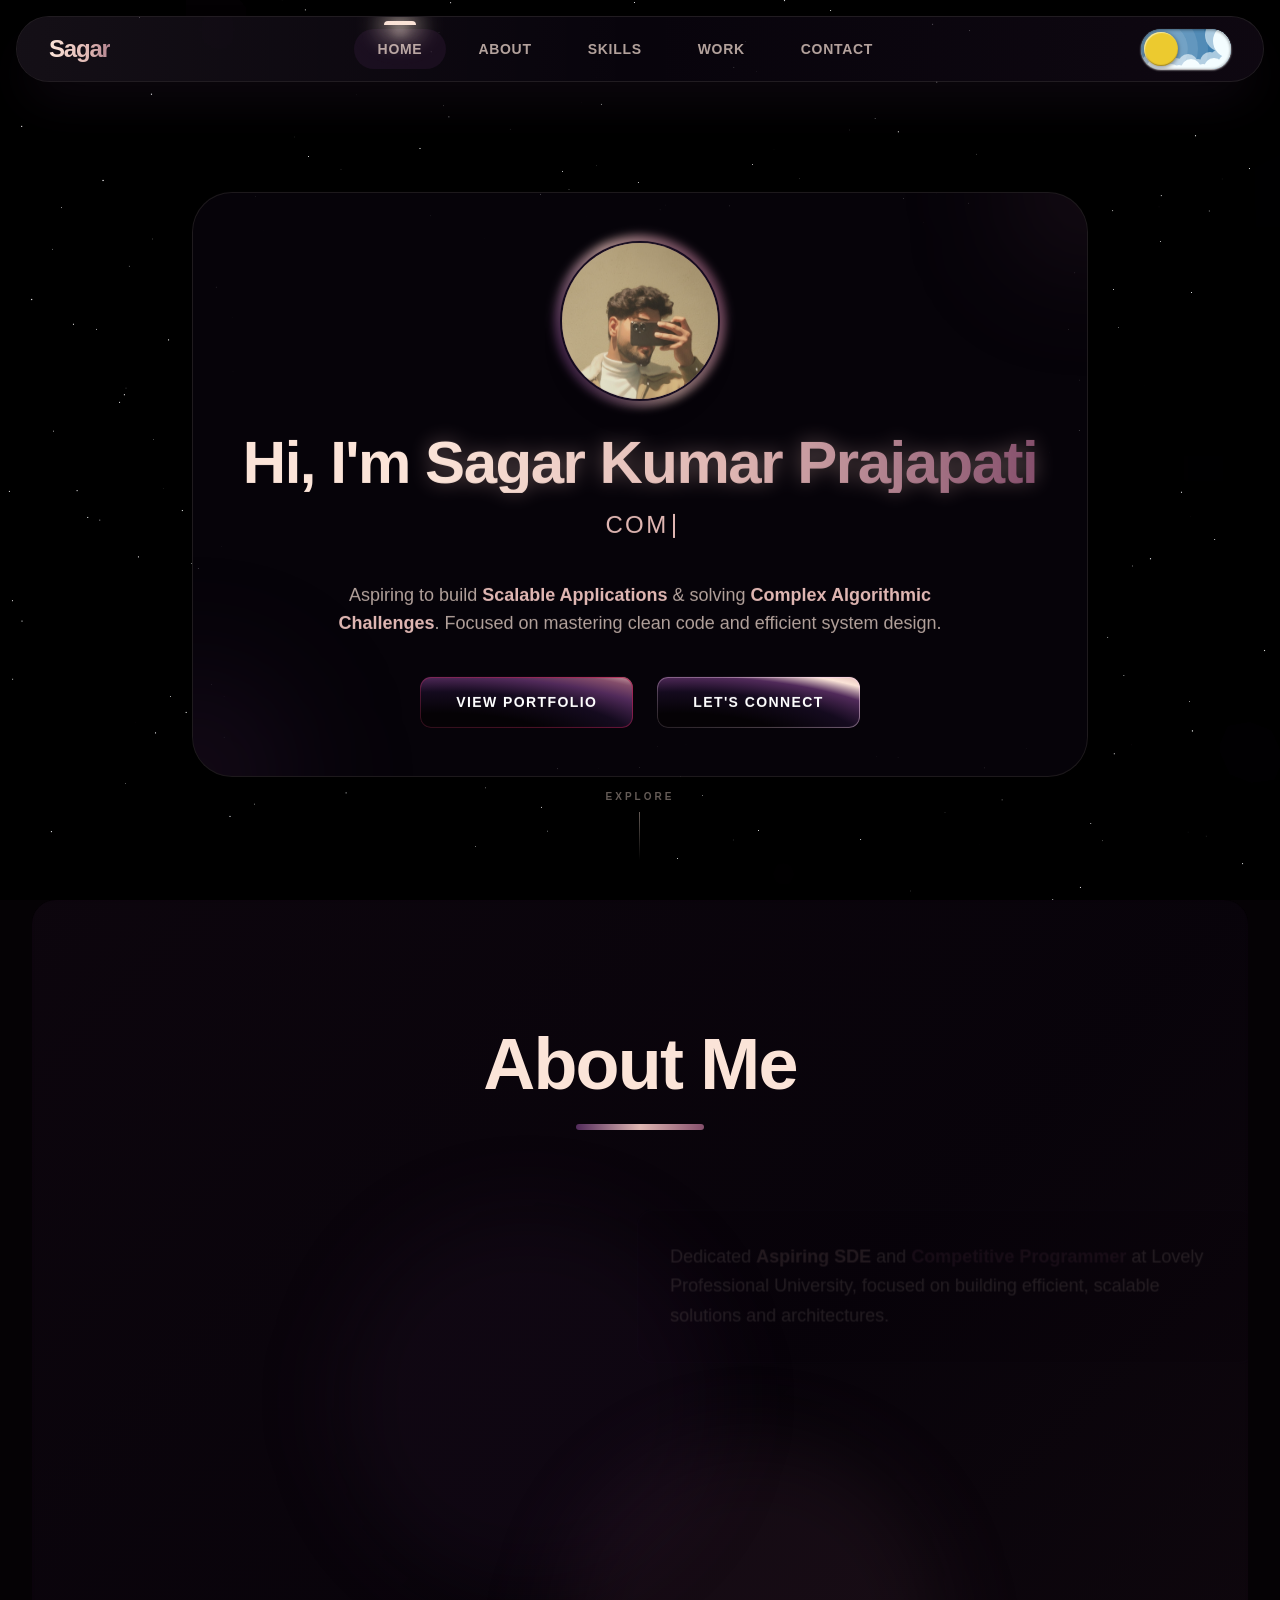
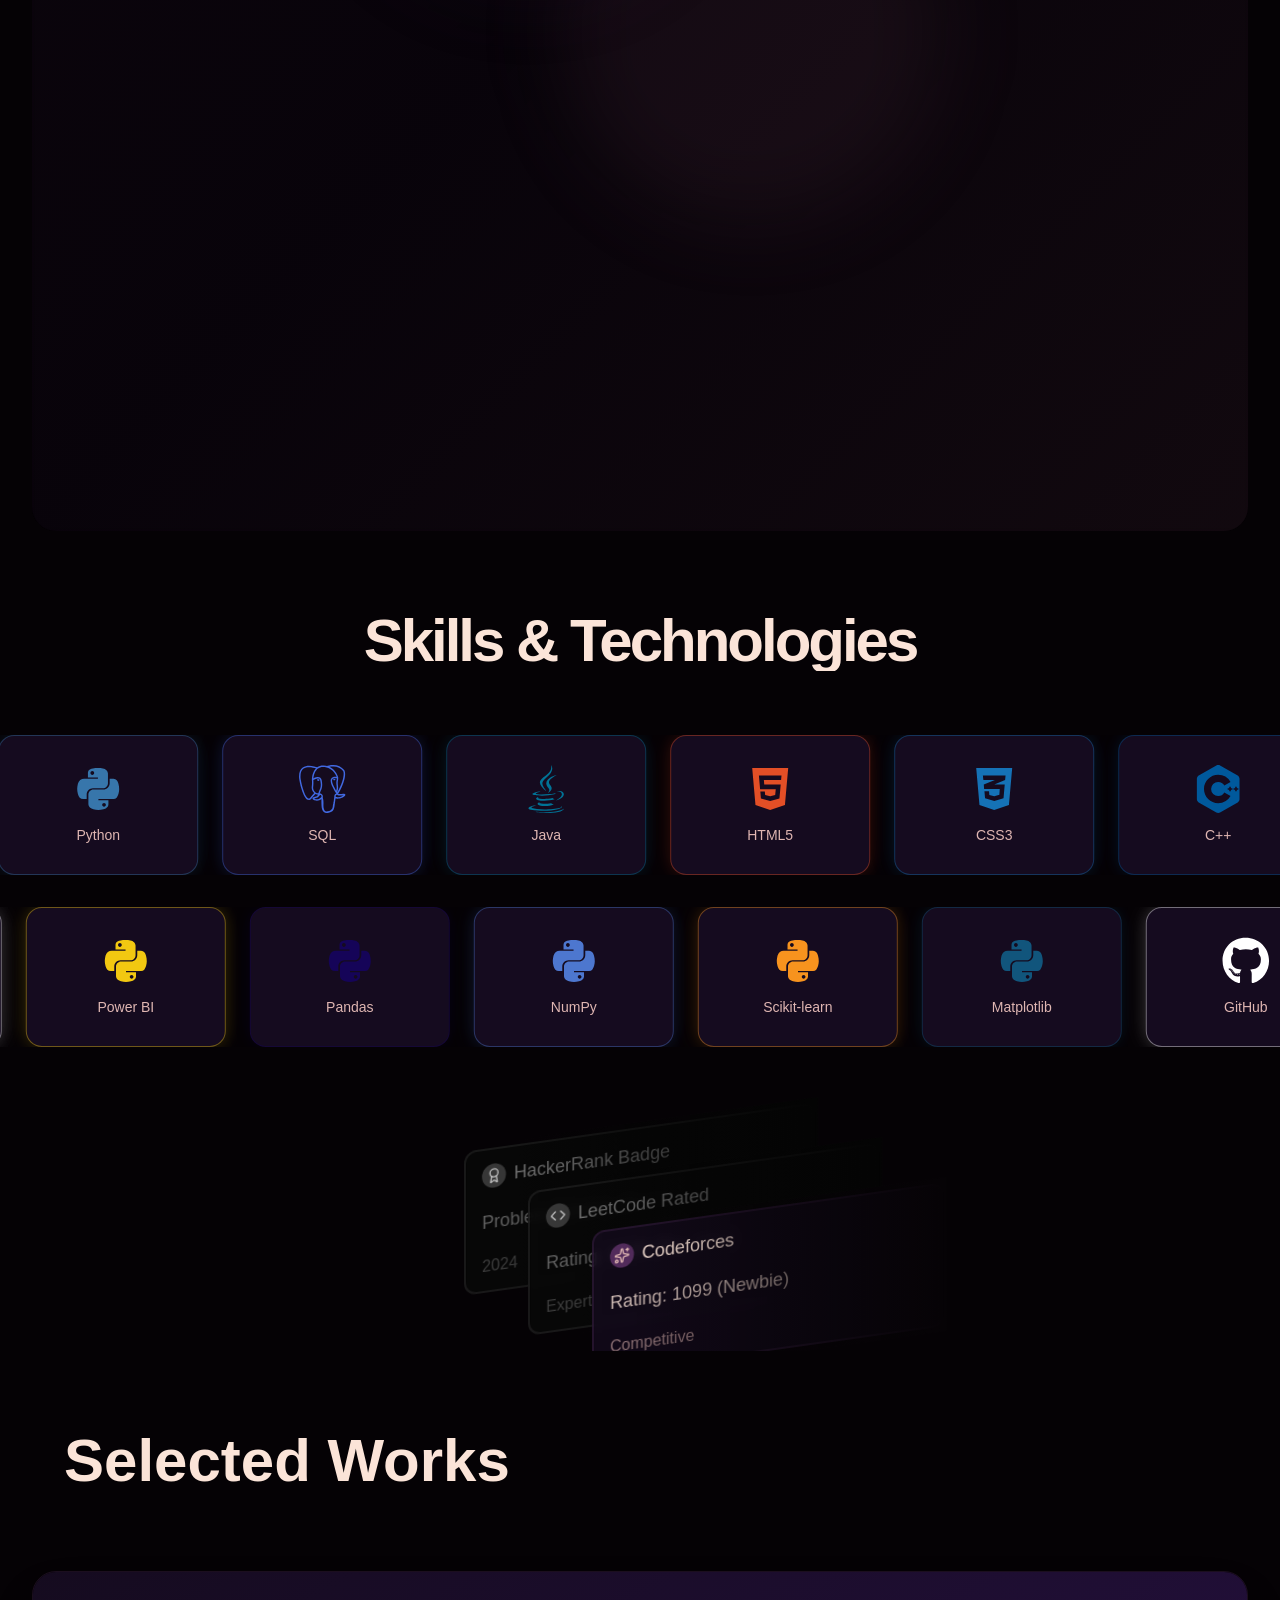
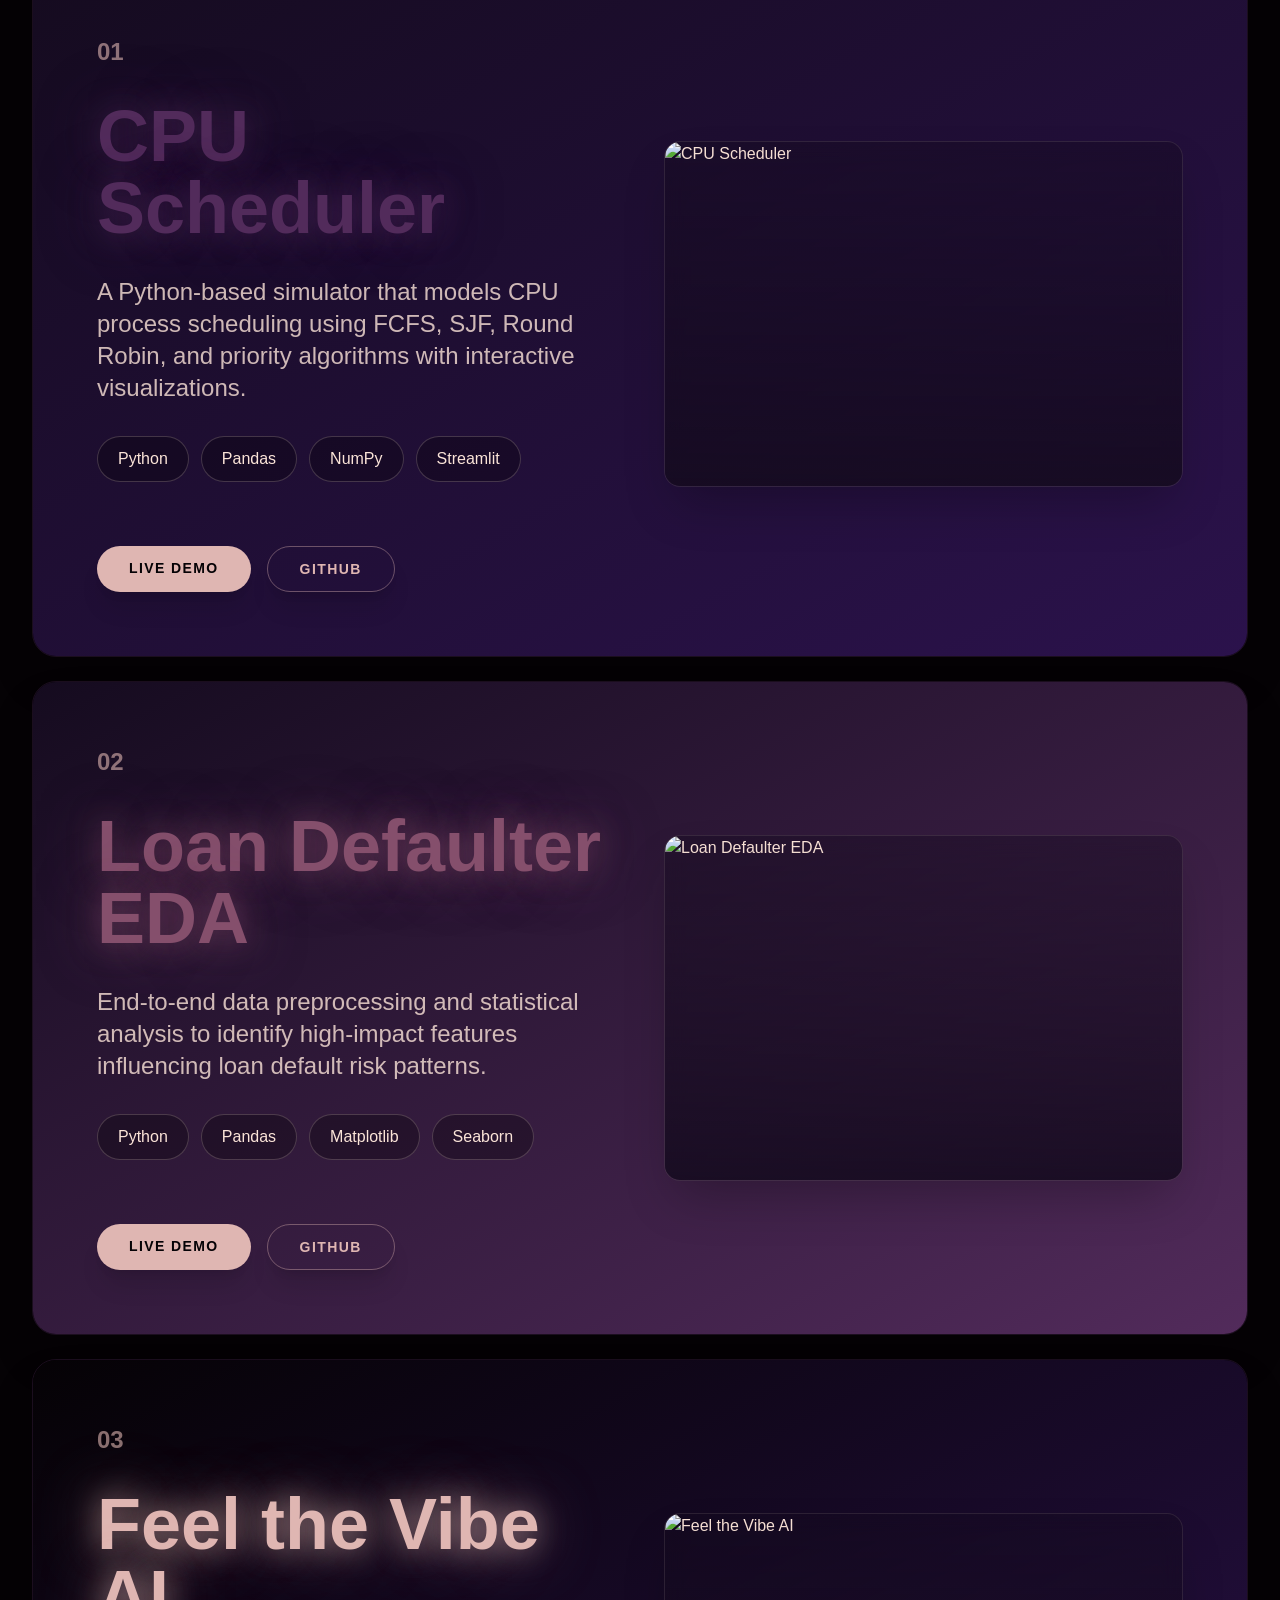
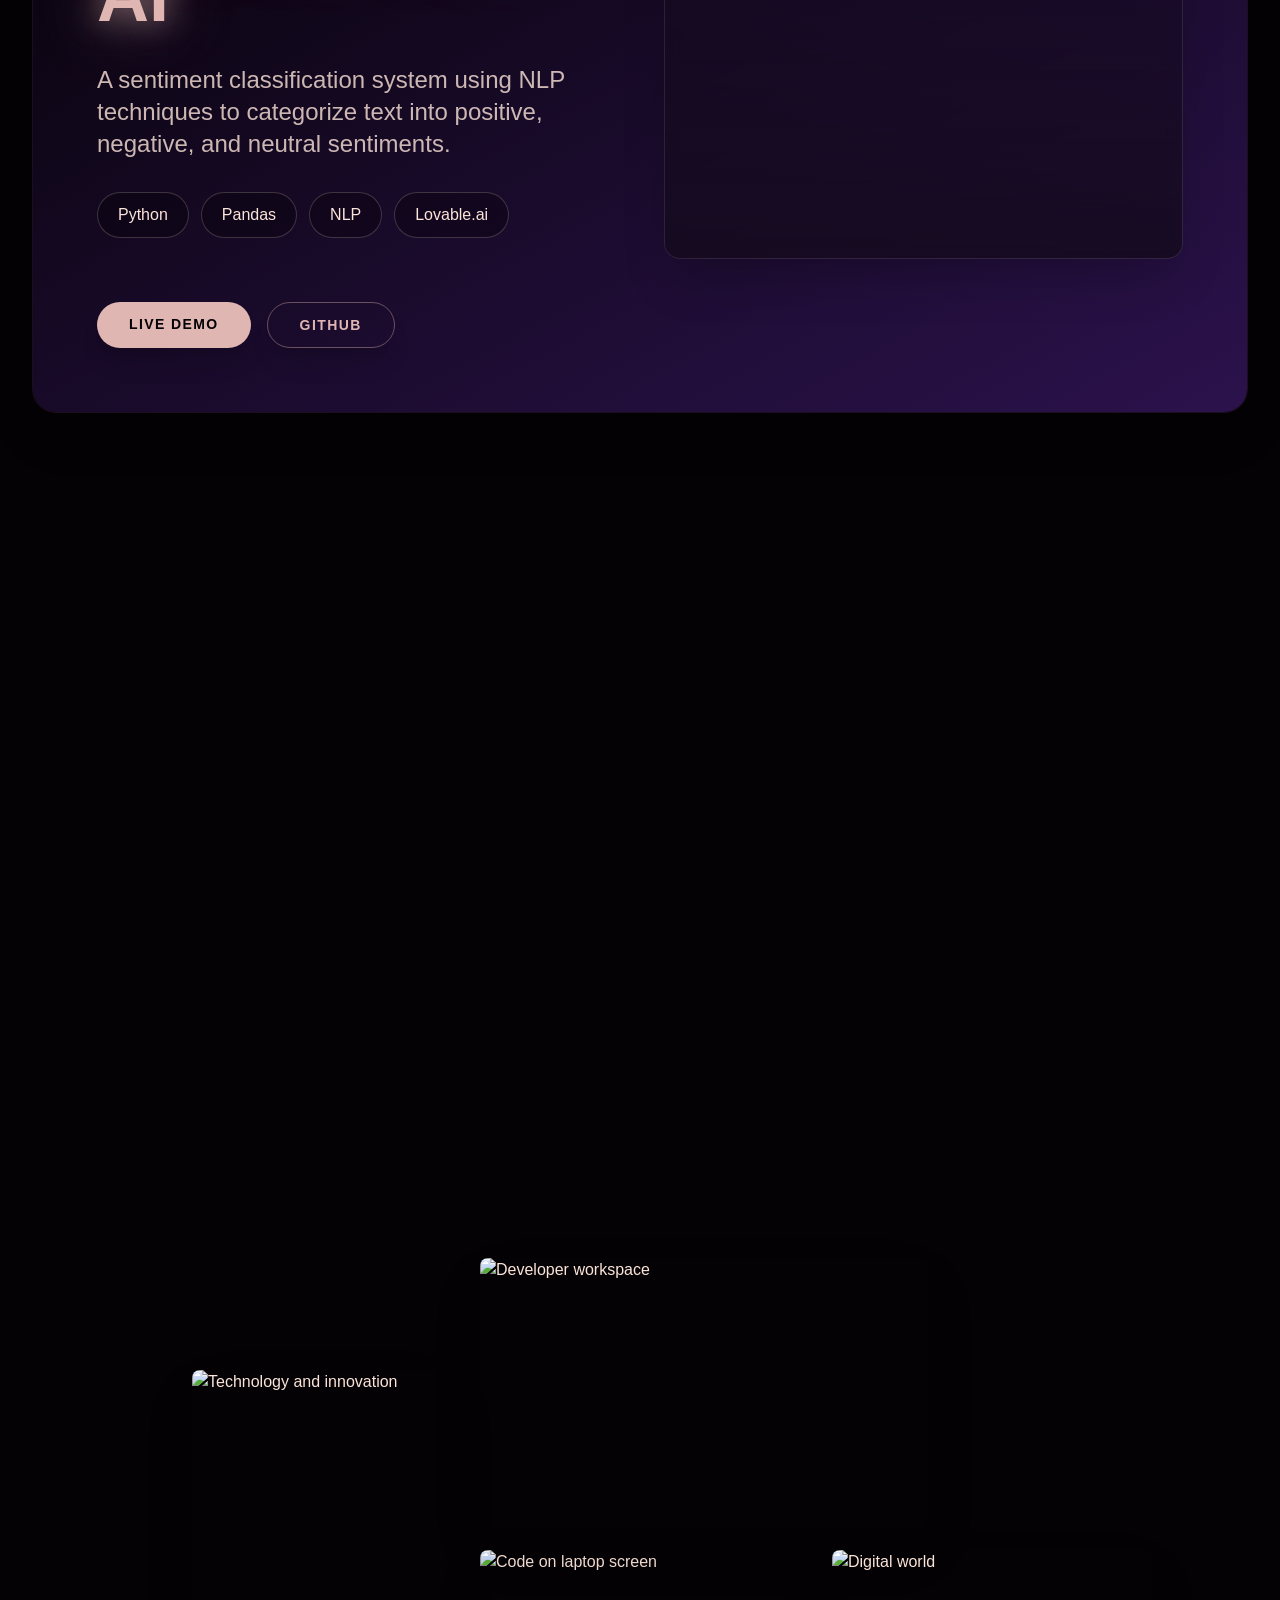
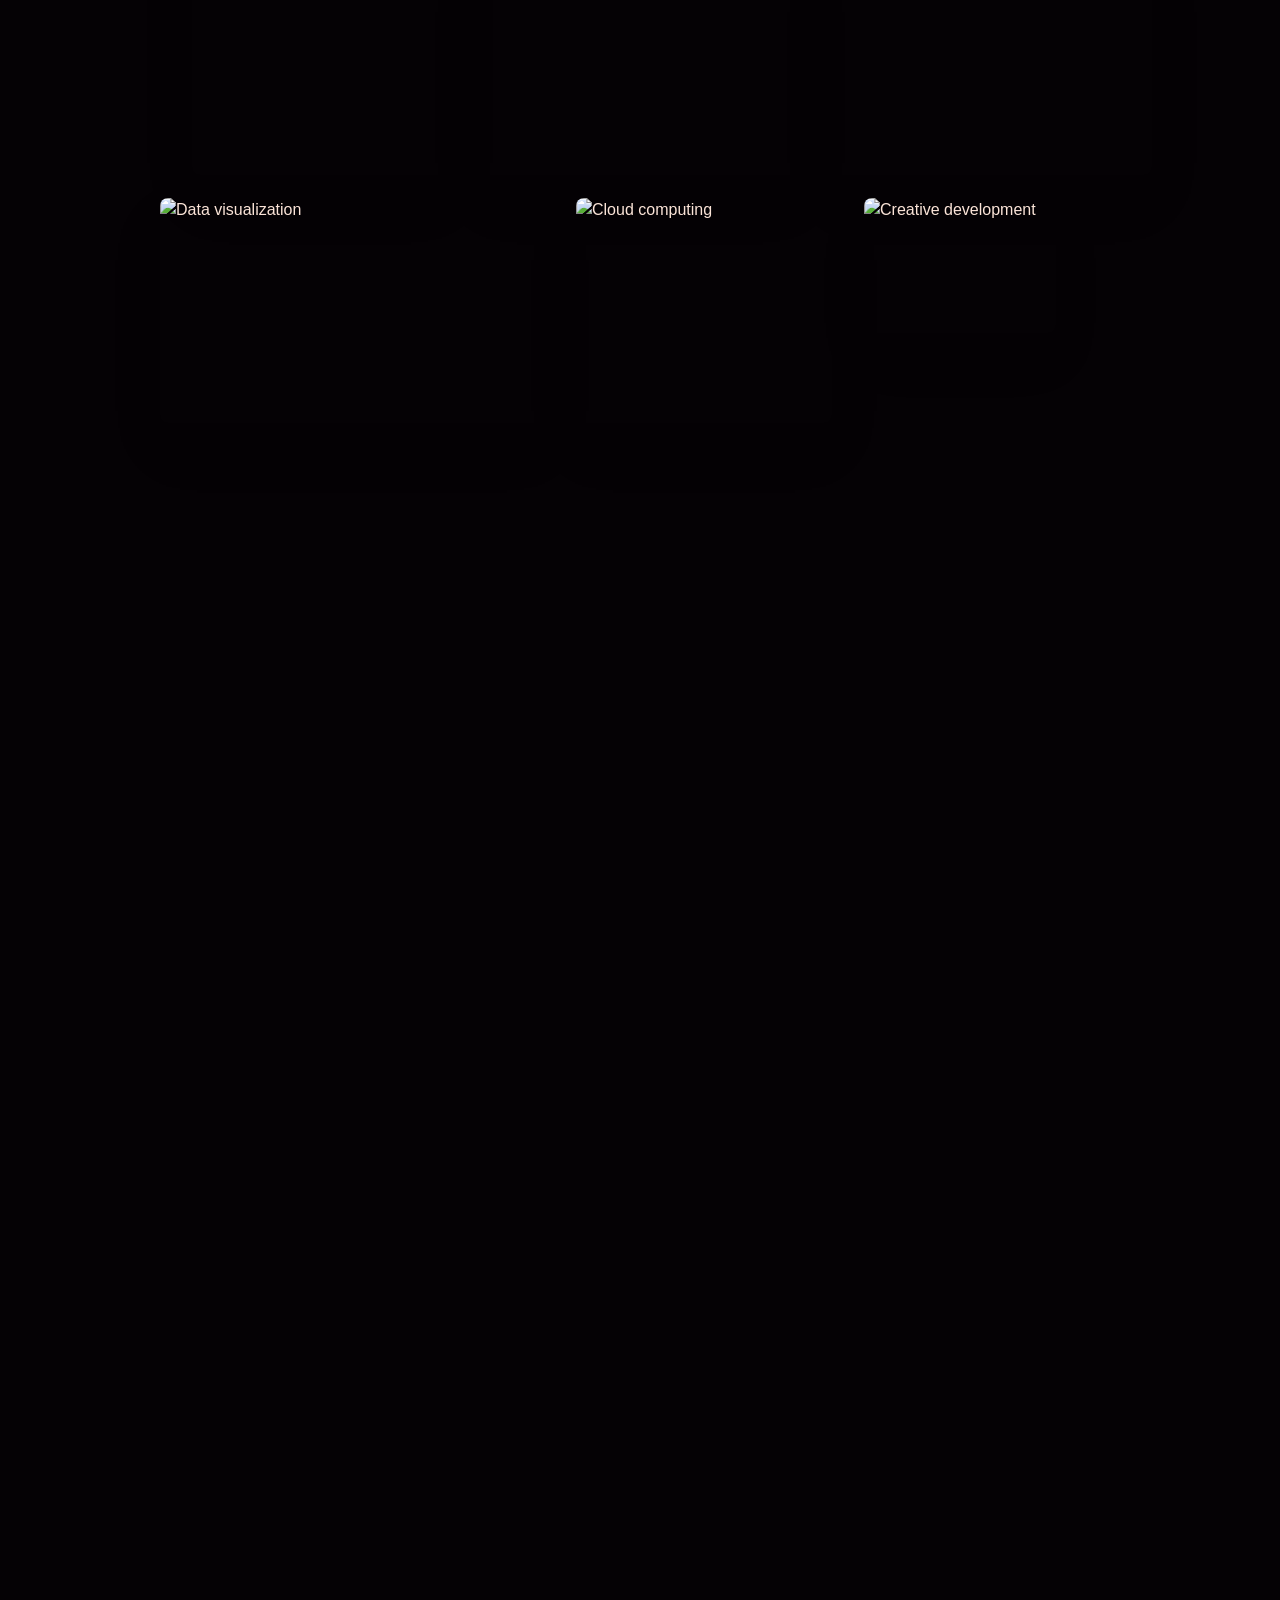
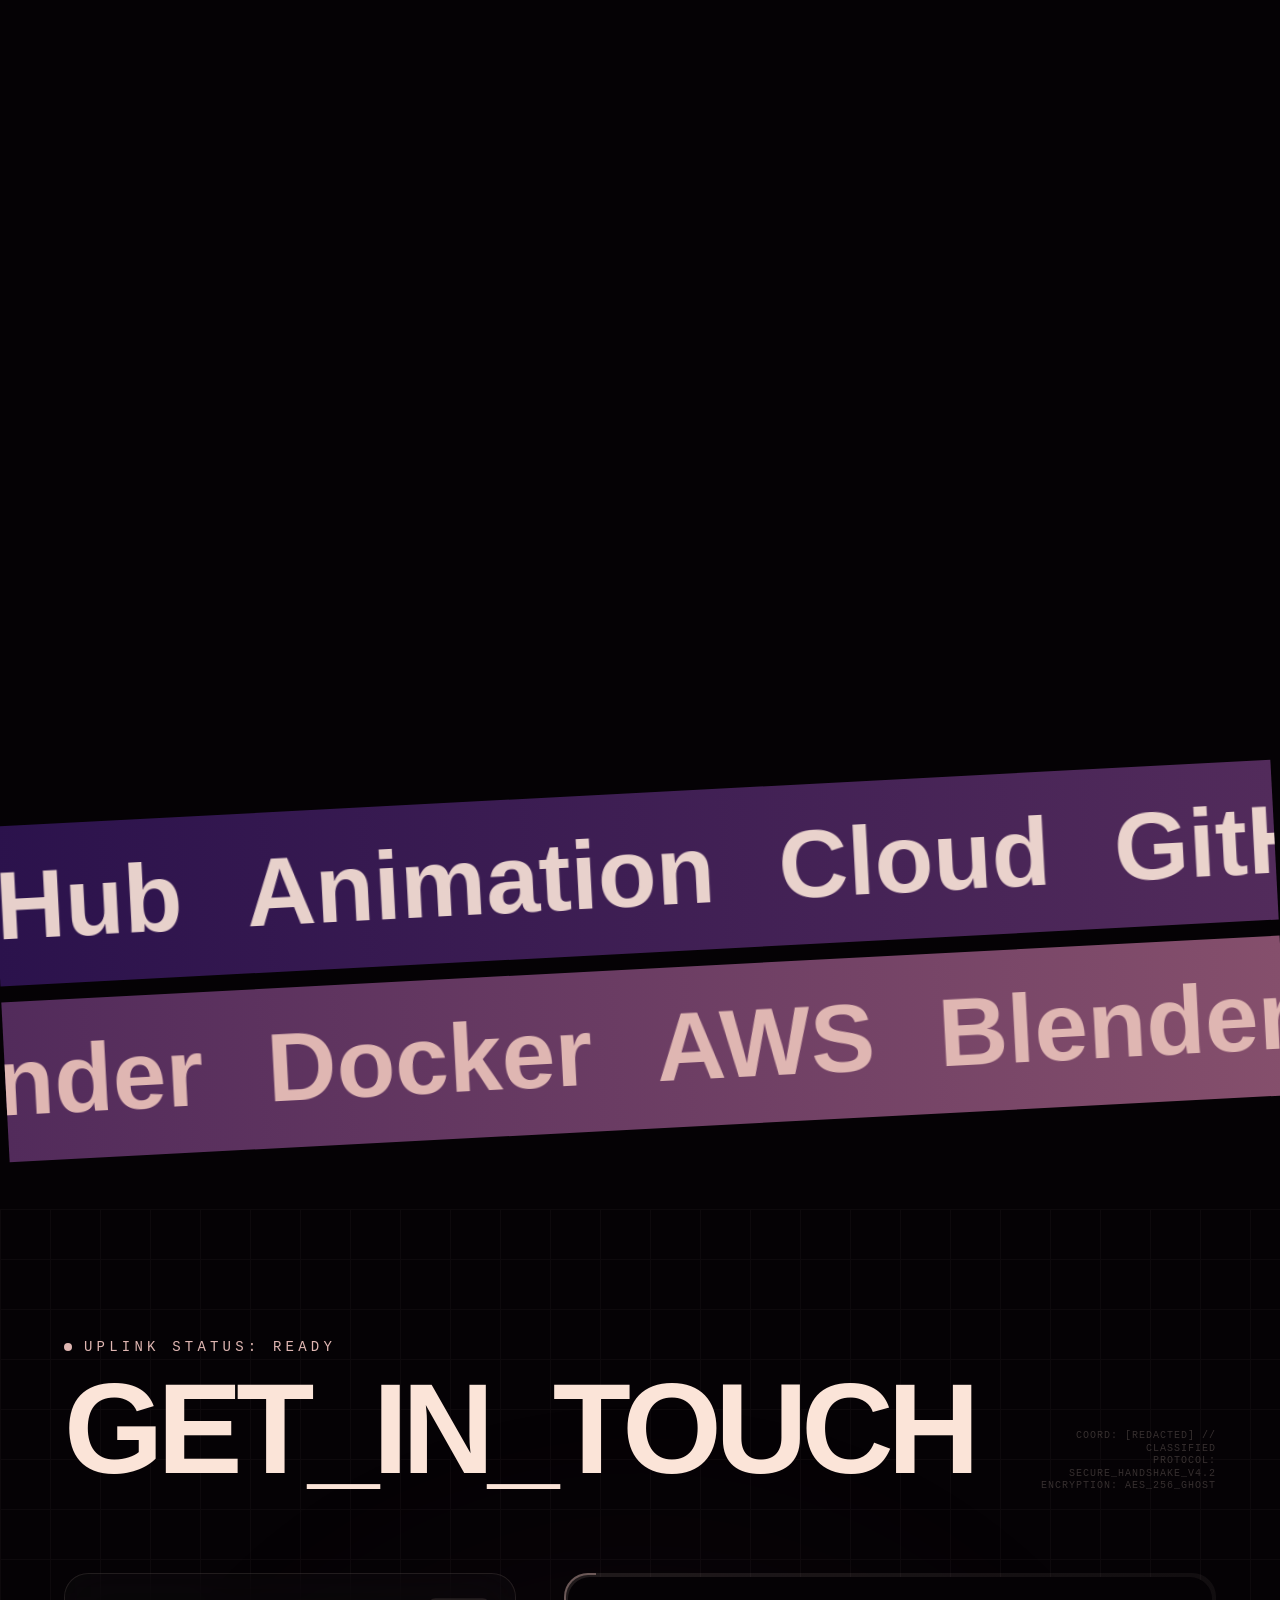
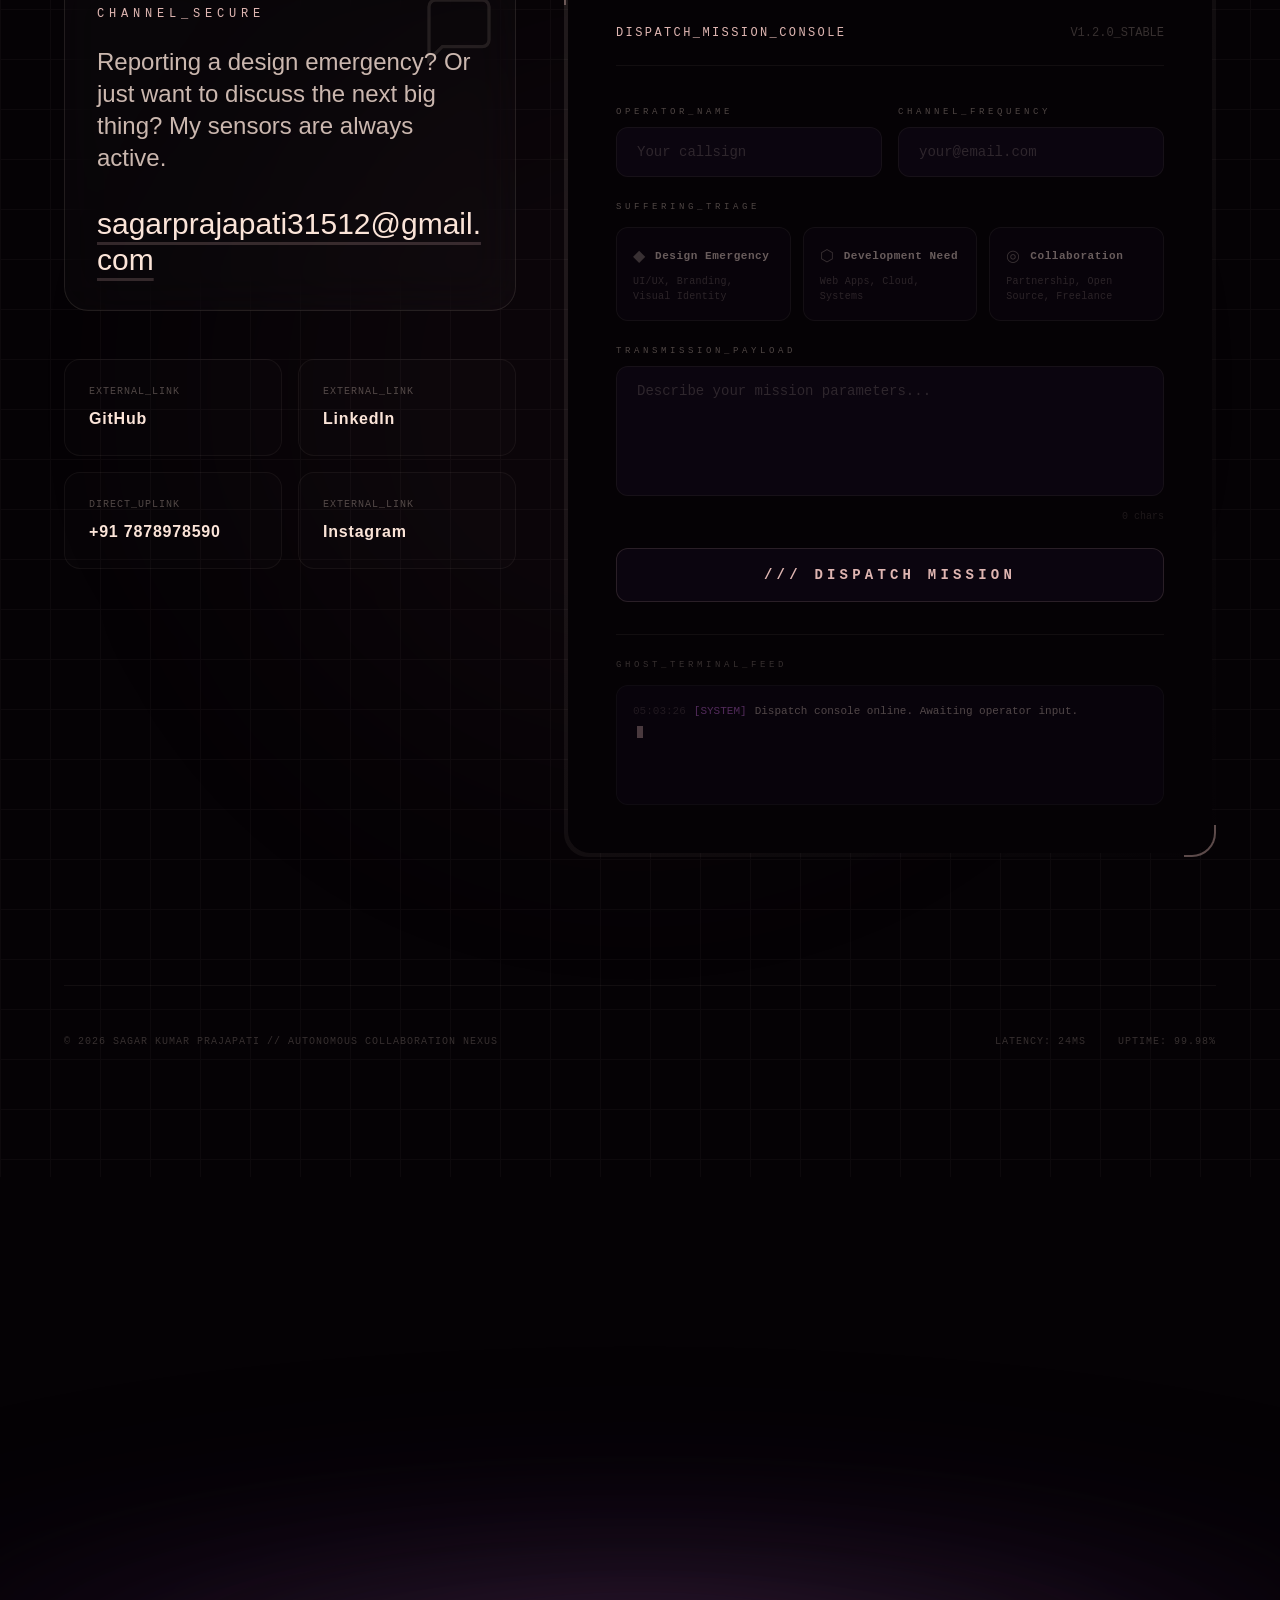
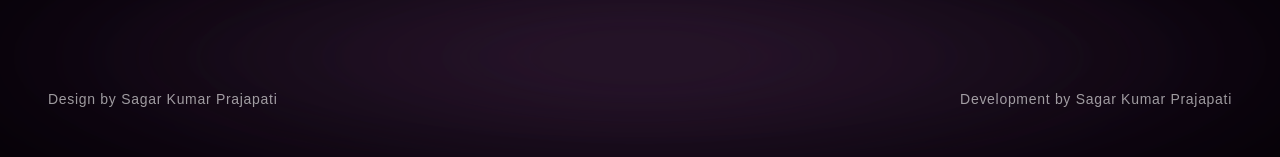
==== index.html @ 638db4c4 "deploy: 68e51b0c7fbee4e4c42cc3369ddee4b88daf1aaa" ====
<!doctype html>
<html lang="en">

<head>
  <meta charset="UTF-8" />
  <meta name="viewport" content="width=device-width, initial-scale=1.0" />
  <title>Sagar Kumar Prajapati | Aspiring Software Development Engineer</title>
  <meta name="description"
    content="Portfolio of Sagar Kumar Prajapati — Aspiring Software Development Engineer and Competitive Programmer specializing in Scalable Applications, Algorithms, and Efficient Problem Solving." />
  <meta name="theme-color" content="#050205" />
  <link rel="icon" type="image/svg+xml"
    href="data:image/svg+xml,%3Csvg xmlns='http://www.w3.org/2000/svg' viewBox='0 0 100 100'%3E%3Cdefs%3E%3ClinearGradient id='g' x1='0%25' y1='0%25' x2='100%25' y2='100%25'%3E%3Cstop offset='0%25' stop-color='%23854F6C'/%3E%3Cstop offset='100%25' stop-color='%23DFB6B2'/%3E%3C/linearGradient%3E%3C/defs%3E%3Ctext x='50' y='72' font-family='sans-serif' font-size='70' font-weight='bold' fill='url(%23g)' text-anchor='middle'%3ESK%3C/text%3E%3C/svg%3E" />

  <!-- Open Graph -->
  <meta property="og:type" content="website" />
  <meta property="og:title" content="Sagar Kumar Prajapati | Aspiring Software Development Engineer" />
  <meta property="og:description"
    content="Portfolio of Sagar Kumar Prajapati — Aspiring Software Development Engineer and Competitive Programmer specializing in Scalable Applications, Algorithms, and Efficient Problem Solving." />
  <meta property="og:url" content="#" />
  <meta property="og:site_name" content="Sagar Kumar Prajapati Portfolio" />

  <!-- Open Graph Image -->
  <meta property="og:image" content="https://sagar471-1.github.io/cpu_scheduler_preview_1772267471236.png" />

  <!-- Twitter Card -->
  <meta name="twitter:card" content="summary_large_image" />
  <meta name="twitter:title" content="Sagar Kumar Prajapati | Aspiring Software Development Engineer" />
  <meta name="twitter:description"
    content="Aspiring Software Development Engineer and Competitive Programmer — Scalable Applications, Algorithms, and Efficient Problem Solving." />
  <meta name="twitter:image" content="https://sagar471-1.github.io/cpu_scheduler_preview_1772267471236.png" />
  <script type="module" crossorigin src="/assets/index-C3yueB9G.js"></script>
  <link rel="stylesheet" crossorigin href="/assets/index-C9mJ9-Hs.css">
</head>

<body>
  <div id="root"></div>
</body>

</html>
---- assets/index-C9mJ9-Hs.css ----
*,:before,:after{--tw-border-spacing-x: 0;--tw-border-spacing-y: 0;--tw-translate-x: 0;--tw-translate-y: 0;--tw-rotate: 0;--tw-skew-x: 0;--tw-skew-y: 0;--tw-scale-x: 1;--tw-scale-y: 1;--tw-pan-x: ;--tw-pan-y: ;--tw-pinch-zoom: ;--tw-scroll-snap-strictness: proximity;--tw-gradient-from-position: ;--tw-gradient-via-position: ;--tw-gradient-to-position: ;--tw-ordinal: ;--tw-slashed-zero: ;--tw-numeric-figure: ;--tw-numeric-spacing: ;--tw-numeric-fraction: ;--tw-ring-inset: ;--tw-ring-offset-width: 0px;--tw-ring-offset-color: #fff;--tw-ring-color: rgb(59 130 246 / .5);--tw-ring-offset-shadow: 0 0 #0000;--tw-ring-shadow: 0 0 #0000;--tw-shadow: 0 0 #0000;--tw-shadow-colored: 0 0 #0000;--tw-blur: ;--tw-brightness: ;--tw-contrast: ;--tw-grayscale: ;--tw-hue-rotate: ;--tw-invert: ;--tw-saturate: ;--tw-sepia: ;--tw-drop-shadow: ;--tw-backdrop-blur: ;--tw-backdrop-brightness: ;--tw-backdrop-contrast: ;--tw-backdrop-grayscale: ;--tw-backdrop-hue-rotate: ;--tw-backdrop-invert: ;--tw-backdrop-opacity: ;--tw-backdrop-saturate: ;--tw-backdrop-sepia: ;--tw-contain-size: ;--tw-contain-layout: ;--tw-contain-paint: ;--tw-contain-style: }::backdrop{--tw-border-spacing-x: 0;--tw-border-spacing-y: 0;--tw-translate-x: 0;--tw-translate-y: 0;--tw-rotate: 0;--tw-skew-x: 0;--tw-skew-y: 0;--tw-scale-x: 1;--tw-scale-y: 1;--tw-pan-x: ;--tw-pan-y: ;--tw-pinch-zoom: ;--tw-scroll-snap-strictness: proximity;--tw-gradient-from-position: ;--tw-gradient-via-position: ;--tw-gradient-to-position: ;--tw-ordinal: ;--tw-slashed-zero: ;--tw-numeric-figure: ;--tw-numeric-spacing: ;--tw-numeric-fraction: ;--tw-ring-inset: ;--tw-ring-offset-width: 0px;--tw-ring-offset-color: #fff;--tw-ring-color: rgb(59 130 246 / .5);--tw-ring-offset-shadow: 0 0 #0000;--tw-ring-shadow: 0 0 #0000;--tw-shadow: 0 0 #0000;--tw-shadow-colored: 0 0 #0000;--tw-blur: ;--tw-brightness: ;--tw-contrast: ;--tw-grayscale: ;--tw-hue-rotate: ;--tw-invert: ;--tw-saturate: ;--tw-sepia: ;--tw-drop-shadow: ;--tw-backdrop-blur: ;--tw-backdrop-brightness: ;--tw-backdrop-contrast: ;--tw-backdrop-grayscale: ;--tw-backdrop-hue-rotate: ;--tw-backdrop-invert: ;--tw-backdrop-opacity: ;--tw-backdrop-saturate: ;--tw-backdrop-sepia: ;--tw-contain-size: ;--tw-contain-layout: ;--tw-contain-paint: ;--tw-contain-style: }*,:before,:after{box-sizing:border-box;border-width:0;border-style:solid;border-color:#e5e7eb}:before,:after{--tw-content: ""}html,:host{line-height:1.5;-webkit-text-size-adjust:100%;-moz-tab-size:4;-o-tab-size:4;tab-size:4;font-family:Inter,sans-serif;font-feature-settings:normal;font-variation-settings:normal;-webkit-tap-highlight-color:transparent}body{margin:0;line-height:inherit}hr{height:0;color:inherit;border-top-width:1px}abbr:where([title]){-webkit-text-decoration:underline dotted;text-decoration:underline dotted}h1,h2,h3,h4,h5,h6{font-size:inherit;font-weight:inherit}a{color:inherit;text-decoration:inherit}b,strong{font-weight:bolder}code,kbd,samp,pre{font-family:ui-monospace,SFMono-Regular,Menlo,Monaco,Consolas,Liberation Mono,Courier New,monospace;font-feature-settings:normal;font-variation-settings:normal;font-size:1em}small{font-size:80%}sub,sup{font-size:75%;line-height:0;position:relative;vertical-align:baseline}sub{bottom:-.25em}sup{top:-.5em}table{text-indent:0;border-color:inherit;border-collapse:collapse}button,input,optgroup,select,textarea{font-family:inherit;font-feature-settings:inherit;font-variation-settings:inherit;font-size:100%;font-weight:inherit;line-height:inherit;letter-spacing:inherit;color:inherit;margin:0;padding:0}button,select{text-transform:none}button,input:where([type=button]),input:where([type=reset]),input:where([type=submit]){-webkit-appearance:button;background-color:transparent;background-image:none}:-moz-focusring{outline:auto}:-moz-ui-invalid{box-shadow:none}progress{vertical-align:baseline}::-webkit-inner-spin-button,::-webkit-outer-spin-button{height:auto}[type=search]{-webkit-appearance:textfield;outline-offset:-2px}::-webkit-search-decoration{-webkit-appearance:none}::-webkit-file-upload-button{-webkit-appearance:button;font:inherit}summary{display:list-item}blockquote,dl,dd,h1,h2,h3,h4,h5,h6,hr,figure,p,pre{margin:0}fieldset{margin:0;padding:0}legend{padding:0}ol,ul,menu{list-style:none;margin:0;padding:0}dialog{padding:0}textarea{resize:vertical}input::-moz-placeholder,textarea::-moz-placeholder{opacity:1;color:#9ca3af}input::placeholder,textarea::placeholder{opacity:1;color:#9ca3af}button,[role=button]{cursor:pointer}:disabled{cursor:default}img,svg,video,canvas,audio,iframe,embed,object{display:block;vertical-align:middle}img,video{max-width:100%;height:auto}[hidden]:where(:not([hidden=until-found])){display:none}@property --pos-x{syntax: "<percentage>"; initial-value: 11.14%; inherits: false;}@property --pos-y{syntax: "<percentage>"; initial-value: 140%; inherits: false;}@property --spread-x{syntax: "<percentage>"; initial-value: 150%; inherits: false;}@property --spread-y{syntax: "<percentage>"; initial-value: 180.06%; inherits: false;}@property --color-1{syntax: "<color>"; initial-value: #050205; inherits: false;}@property --color-2{syntax: "<color>"; initial-value: #150B1F; inherits: false;}@property --color-3{syntax: "<color>"; initial-value: #522B5B; inherits: false;}@property --color-4{syntax: "<color>"; initial-value: #854F6C; inherits: false;}@property --color-5{syntax: "<color>"; initial-value: #DFB6B2; inherits: false;}@property --border-angle{syntax: "<angle>"; initial-value: 20deg; inherits: true;}@property --border-color-1{syntax: "<color>"; initial-value: hsla(340,75%,60%,.2); inherits: true;}@property --border-color-2{syntax: "<color>"; initial-value: hsla(340,75%,40%,.75); inherits: true;}@property --stop-1{syntax: "<percentage>"; initial-value: 37.35%; inherits: false;}@property --stop-2{syntax: "<percentage>"; initial-value: 61.36%; inherits: false;}@property --stop-3{syntax: "<percentage>"; initial-value: 78.42%; inherits: false;}@property --stop-4{syntax: "<percentage>"; initial-value: 89.52%; inherits: false;}@property --stop-5{syntax: "<percentage>"; initial-value: 100%; inherits: false;}.container{width:100%}@media (min-width: 640px){.container{max-width:640px}}@media (min-width: 768px){.container{max-width:768px}}@media (min-width: 1024px){.container{max-width:1024px}}@media (min-width: 1280px){.container{max-width:1280px}}@media (min-width: 1536px){.container{max-width:1536px}}.gradient-button{position:relative;cursor:pointer;-webkit-appearance:none;-moz-appearance:none;appearance:none;background:radial-gradient(var(--spread-x) var(--spread-y) at var(--pos-x) var(--pos-y),var(--color-1) var(--stop-1),var(--color-2) var(--stop-2),var(--color-3) var(--stop-3),var(--color-4) var(--stop-4),var(--color-5) var(--stop-5));transition:--pos-x .5s,--pos-y .5s,--spread-x .5s,--spread-y .5s,--color-1 .5s,--color-2 .5s,--color-3 .5s,--color-4 .5s,--color-5 .5s,--border-angle .5s,--border-color-1 .5s,--border-color-2 .5s,--stop-1 .5s,--stop-2 .5s,--stop-3 .5s,--stop-4 .5s,--stop-5 .5s}.gradient-button:before{content:"";position:absolute;top:0;right:0;bottom:0;left:0;border-radius:inherit;padding:1px;background:linear-gradient(var(--border-angle),var(--border-color-1),var(--border-color-2));-webkit-mask:linear-gradient(#fff 0 0) content-box,linear-gradient(#fff 0 0);mask:linear-gradient(#fff 0 0) content-box,linear-gradient(#fff 0 0);-webkit-mask-composite:xor;mask-composite:exclude;pointer-events:none}.gradient-button:hover{--pos-x: 0%;--pos-y: 91.51%;--spread-x: 120.24%;--spread-y: 103.18%;--color-1: #DFB6B2;--color-2: #FBE4D8;--color-3: #854F6C;--color-4: #522B5B;--color-5: #050205;--border-angle: 190deg;--border-color-1: hsla(340, 78%, 90%, .1);--border-color-2: hsla(340, 75%, 90%, .6);--stop-1: 0%;--stop-2: 8.8%;--stop-3: 21.44%;--stop-4: 71.34%;--stop-5: 85.76%}.gradient-button-variant{--color-1: #050205;--color-2: #150B1F;--color-3: #522B5B;--color-4: #FBE4D8;--border-angle: 200deg;--border-color-1: hsla(320, 75%, 90%, .6);--border-color-2: hsla(320, 50%, 90%, .15)}.gradient-button-variant:hover{--pos-x: 0%;--pos-y: 95.51%;--spread-x: 110.24%;--spread-y: 110.2%;--color-1: #050205;--color-2: #FBE4D8;--color-3: #854F6C;--color-4: #522B5B;--color-5: #050205;--stop-1: 0%;--stop-2: 10%;--stop-3: 35.44%;--stop-4: 71.34%;--stop-5: 90.76%;--border-angle: 210deg;--border-color-1: hsla(320, 75%, 90%, .2);--border-color-2: hsla(320, 50%, 90%, .75)}.pointer-events-none{pointer-events:none}.fixed{position:fixed}.absolute{position:absolute}.relative{position:relative}.sticky{position:sticky}.-inset-0\.5{top:-.125rem;right:-.125rem;bottom:-.125rem;left:-.125rem}.-inset-1\.5{top:-.375rem;right:-.375rem;bottom:-.375rem;left:-.375rem}.-inset-2{top:-.5rem;right:-.5rem;bottom:-.5rem;left:-.5rem}.-inset-3{top:-.75rem;right:-.75rem;bottom:-.75rem;left:-.75rem}.-inset-px{top:-1px;right:-1px;bottom:-1px;left:-1px}.inset-0{top:0;right:0;bottom:0;left:0}.-left-2{left:-.5rem}.-top-1{top:-.25rem}.-top-2{top:-.5rem}.bottom-0{bottom:0}.bottom-1\/4{bottom:25%}.bottom-10{bottom:2.5rem}.bottom-\[-100px\]{bottom:-100px}.bottom-\[-50px\]{bottom:-50px}.left-0{left:0}.left-1\/2{left:50%}.left-1\/4{left:25%}.left-2{left:.5rem}.right-0{right:0}.right-1\/4{right:25%}.right-3{right:.75rem}.top-0{top:0}.top-1\/2{top:50%}.top-1\/4{top:25%}.top-3{top:.75rem}.top-4{top:1rem}.-z-10{z-index:-10}.z-0{z-index:0}.z-10{z-index:10}.z-50{z-index:50}.z-\[9998\]{z-index:9998}.z-\[9999\]{z-index:9999}.mx-3{margin-left:.75rem;margin-right:.75rem}.mx-4{margin-left:1rem;margin-right:1rem}.mx-8{margin-left:2rem;margin-right:2rem}.mx-auto{margin-left:auto;margin-right:auto}.-mb-24{margin-bottom:-6rem}.-ml-24{margin-left:-6rem}.-mr-16{margin-right:-4rem}.-mt-16{margin-top:-4rem}.mb-1\.5{margin-bottom:.375rem}.mb-10{margin-bottom:2.5rem}.mb-16{margin-bottom:4rem}.mb-2{margin-bottom:.5rem}.mb-20{margin-bottom:5rem}.mb-24{margin-bottom:6rem}.mb-3{margin-bottom:.75rem}.mb-4{margin-bottom:1rem}.mb-6{margin-bottom:1.5rem}.mb-8{margin-bottom:2rem}.ml-1{margin-left:.25rem}.mt-1{margin-top:.25rem}.mt-1\.5{margin-top:.375rem}.mt-2{margin-top:.5rem}.mt-20{margin-top:5rem}.mt-32{margin-top:8rem}.mt-6{margin-top:1.5rem}.mt-8{margin-top:2rem}.\!block{display:block!important}.block{display:block}.inline-block{display:inline-block}.flex{display:flex}.inline-flex{display:inline-flex}.grid{display:grid}.\!hidden{display:none!important}.hidden{display:none}.aspect-\[3\/2\]{aspect-ratio:3/2}.size-4{width:1rem;height:1rem}.h-1{height:.25rem}.h-1\.5{height:.375rem}.h-12{height:3rem}.h-2{height:.5rem}.h-3{height:.75rem}.h-32{height:8rem}.h-36{height:9rem}.h-4{height:1rem}.h-40{height:10rem}.h-48{height:12rem}.h-6{height:1.5rem}.h-64{height:16rem}.h-8{height:2rem}.h-96{height:24rem}.h-\[140px\]{height:140px}.h-\[200px\]{height:200px}.h-\[25vh\]{height:25vh}.h-\[300px\]{height:300px}.h-\[300vh\]{height:300vh}.h-\[400px\]{height:400px}.h-\[500px\]{height:500px}.h-\[600px\]{height:600px}.h-\[800px\]{height:800px}.h-\[80vh\]{height:80vh}.h-full{height:100%}.h-screen{height:100vh}.max-h-\[200px\]{max-height:200px}.min-h-\[120px\]{min-height:120px}.min-h-\[3rem\]{min-height:3rem}.min-h-\[550px\]{min-height:550px}.min-h-screen{min-height:100vh}.w-0\.5{width:.125rem}.w-1\.5{width:.375rem}.w-12{width:3rem}.w-2{width:.5rem}.w-32{width:8rem}.w-4{width:1rem}.w-40{width:10rem}.w-48{width:12rem}.w-64{width:16rem}.w-8{width:2rem}.w-96{width:24rem}.w-\[100\%\]{width:100%}.w-\[120\%\]{width:120%}.w-\[150\%\]{width:150%}.w-\[180px\]{width:180px}.w-\[1px\]{width:1px}.w-\[22rem\]{width:22rem}.w-\[25vw\]{width:25vw}.w-\[400px\]{width:400px}.w-\[500px\]{width:500px}.w-\[600px\]{width:600px}.w-\[800px\]{width:800px}.w-full{width:100%}.min-w-\[132px\]{min-width:132px}.max-w-2xl{max-width:42rem}.max-w-4xl{max-width:56rem}.max-w-7xl{max-width:80rem}.max-w-\[600px\]{max-width:600px}.max-w-\[95vw\]{max-width:95vw}.max-w-xl{max-width:36rem}.flex-shrink-0,.shrink-0{flex-shrink:0}.-translate-x-1\/2{--tw-translate-x: -50%;transform:translate(var(--tw-translate-x),var(--tw-translate-y)) rotate(var(--tw-rotate)) skew(var(--tw-skew-x)) skewY(var(--tw-skew-y)) scaleX(var(--tw-scale-x)) scaleY(var(--tw-scale-y))}.-translate-y-1\/2{--tw-translate-y: -50%;transform:translate(var(--tw-translate-x),var(--tw-translate-y)) rotate(var(--tw-rotate)) skew(var(--tw-skew-x)) skewY(var(--tw-skew-y)) scaleX(var(--tw-scale-x)) scaleY(var(--tw-scale-y))}.translate-x-16{--tw-translate-x: 4rem;transform:translate(var(--tw-translate-x),var(--tw-translate-y)) rotate(var(--tw-rotate)) skew(var(--tw-skew-x)) skewY(var(--tw-skew-y)) scaleX(var(--tw-scale-x)) scaleY(var(--tw-scale-y))}.translate-x-32{--tw-translate-x: 8rem;transform:translate(var(--tw-translate-x),var(--tw-translate-y)) rotate(var(--tw-rotate)) skew(var(--tw-skew-x)) skewY(var(--tw-skew-y)) scaleX(var(--tw-scale-x)) scaleY(var(--tw-scale-y))}.translate-y-10{--tw-translate-y: 2.5rem;transform:translate(var(--tw-translate-x),var(--tw-translate-y)) rotate(var(--tw-rotate)) skew(var(--tw-skew-x)) skewY(var(--tw-skew-y)) scaleX(var(--tw-scale-x)) scaleY(var(--tw-scale-y))}.translate-y-20{--tw-translate-y: 5rem;transform:translate(var(--tw-translate-x),var(--tw-translate-y)) rotate(var(--tw-rotate)) skew(var(--tw-skew-x)) skewY(var(--tw-skew-y)) scaleX(var(--tw-scale-x)) scaleY(var(--tw-scale-y))}.-skew-y-\[8deg\]{--tw-skew-y: -8deg;transform:translate(var(--tw-translate-x),var(--tw-translate-y)) rotate(var(--tw-rotate)) skew(var(--tw-skew-x)) skewY(var(--tw-skew-y)) scaleX(var(--tw-scale-x)) scaleY(var(--tw-scale-y))}.transform{transform:translate(var(--tw-translate-x),var(--tw-translate-y)) rotate(var(--tw-rotate)) skew(var(--tw-skew-x)) skewY(var(--tw-skew-y)) scaleX(var(--tw-scale-x)) scaleY(var(--tw-scale-y))}@keyframes ping{75%,to{transform:scale(2);opacity:0}}.animate-ping{animation:ping 1s cubic-bezier(0,0,.2,1) infinite}@keyframes pulse{50%{opacity:.5}}.animate-pulse{animation:pulse 2s cubic-bezier(.4,0,.6,1) infinite}.cursor-default{cursor:default}.cursor-pointer{cursor:pointer}.cursor-wait{cursor:wait}.select-none{-webkit-user-select:none;-moz-user-select:none;user-select:none}.resize-none{resize:none}.resize{resize:both}.grid-cols-1{grid-template-columns:repeat(1,minmax(0,1fr))}.grid-cols-2{grid-template-columns:repeat(2,minmax(0,1fr))}.flex-col{flex-direction:column}.flex-wrap{flex-wrap:wrap}.place-items-center{place-items:center}.items-end{align-items:flex-end}.items-center{align-items:center}.justify-end{justify-content:flex-end}.justify-center{justify-content:center}.justify-between{justify-content:space-between}.gap-10{gap:2.5rem}.gap-12{gap:3rem}.gap-2{gap:.5rem}.gap-2\.5{gap:.625rem}.gap-3{gap:.75rem}.gap-4{gap:1rem}.gap-6{gap:1.5rem}.gap-8{gap:2rem}.space-y-12>:not([hidden])~:not([hidden]){--tw-space-y-reverse: 0;margin-top:calc(3rem * calc(1 - var(--tw-space-y-reverse)));margin-bottom:calc(3rem * var(--tw-space-y-reverse))}.space-y-2>:not([hidden])~:not([hidden]){--tw-space-y-reverse: 0;margin-top:calc(.5rem * calc(1 - var(--tw-space-y-reverse)));margin-bottom:calc(.5rem * var(--tw-space-y-reverse))}.space-y-5>:not([hidden])~:not([hidden]){--tw-space-y-reverse: 0;margin-top:calc(1.25rem * calc(1 - var(--tw-space-y-reverse)));margin-bottom:calc(1.25rem * var(--tw-space-y-reverse))}.space-y-6>:not([hidden])~:not([hidden]){--tw-space-y-reverse: 0;margin-top:calc(1.5rem * calc(1 - var(--tw-space-y-reverse)));margin-bottom:calc(1.5rem * var(--tw-space-y-reverse))}.space-y-8>:not([hidden])~:not([hidden]){--tw-space-y-reverse: 0;margin-top:calc(2rem * calc(1 - var(--tw-space-y-reverse)));margin-bottom:calc(2rem * var(--tw-space-y-reverse))}.overflow-hidden{overflow:hidden}.overflow-y-auto{overflow-y:auto}.whitespace-nowrap{white-space:nowrap}.break-all{word-break:break-all}.rounded-2xl{border-radius:1rem}.rounded-3xl{border-radius:1.5rem}.rounded-\[11px\]{border-radius:11px}.rounded-\[2\.5rem\]{border-radius:2.5rem}.rounded-\[22px\]{border-radius:22px}.rounded-\[inherit\]{border-radius:inherit}.rounded-full{border-radius:9999px}.rounded-lg{border-radius:.5rem}.rounded-xl{border-radius:.75rem}.rounded-t-full{border-top-left-radius:9999px;border-top-right-radius:9999px}.rounded-br-3xl{border-bottom-right-radius:1.5rem}.rounded-tl-3xl{border-top-left-radius:1.5rem}.border{border-width:1px}.border-2{border-width:2px}.border-b{border-bottom-width:1px}.border-b-2{border-bottom-width:2px}.border-l-2{border-left-width:2px}.border-r-2{border-right-width:2px}.border-t{border-top-width:1px}.border-t-2{border-top-width:2px}.border-\[\#150B1F\]{--tw-border-opacity: 1;border-color:rgb(21 11 31 / var(--tw-border-opacity, 1))}.border-\[\#4ade80\]\/20{border-color:#4ade8033}.border-\[\#522B5B\]\/30{border-color:#522b5b4d}.border-\[\#DFB6B2\]\/15{border-color:#dfb6b226}.border-\[\#DFB6B2\]\/30{border-color:#dfb6b24d}.border-\[\#DFB6B2\]\/40{border-color:#dfb6b266}.border-\[\#FBE4D8\]\/10{border-color:#fbe4d81a}.border-\[\#FBE4D8\]\/20{border-color:#fbe4d833}.border-\[\#FBE4D8\]\/5{border-color:#fbe4d80d}.border-\[\#FBE4D8\]\/\[0\.03\]{border-color:#fbe4d808}.border-\[\#ef4444\]\/40{border-color:#ef444466}.border-white{--tw-border-opacity: 1;border-color:rgb(255 255 255 / var(--tw-border-opacity, 1))}.bg-\[\#050205\]{--tw-bg-opacity: 1;background-color:rgb(5 2 5 / var(--tw-bg-opacity, 1))}.bg-\[\#050205\]\/30{background-color:#0502054d}.bg-\[\#0a0510\]\/60{background-color:#0a051099}.bg-\[\#150B1F\]{--tw-bg-opacity: 1;background-color:rgb(21 11 31 / var(--tw-bg-opacity, 1))}.bg-\[\#150B1F\]\/20{background-color:#150b1f33}.bg-\[\#150B1F\]\/30{background-color:#150b1f4d}.bg-\[\#150B1F\]\/40{background-color:#150b1f66}.bg-\[\#150B1F\]\/50{background-color:#150b1f80}.bg-\[\#150B1F\]\/60{background-color:#150b1f99}.bg-\[\#150B1F\]\/70{background-color:#150b1fb3}.bg-\[\#4ade80\]\/5{background-color:#4ade800d}.bg-\[\#522B5B\]{--tw-bg-opacity: 1;background-color:rgb(82 43 91 / var(--tw-bg-opacity, 1))}.bg-\[\#522B5B\]\/10{background-color:#522b5b1a}.bg-\[\#522B5B\]\/20{background-color:#522b5b33}.bg-\[\#854F6C\]{--tw-bg-opacity: 1;background-color:rgb(133 79 108 / var(--tw-bg-opacity, 1))}.bg-\[\#854F6C\]\/10{background-color:#854f6c1a}.bg-\[\#854F6C\]\/20{background-color:#854f6c33}.bg-\[\#854F6C\]\/5{background-color:#854f6c0d}.bg-\[\#DFB6B2\]{--tw-bg-opacity: 1;background-color:rgb(223 182 178 / var(--tw-bg-opacity, 1))}.bg-\[\#DFB6B2\]\/30{background-color:#dfb6b24d}.bg-\[\#DFB6B2\]\/\[0\.05\]{background-color:#dfb6b20d}.bg-\[\#FBE4D8\]{--tw-bg-opacity: 1;background-color:rgb(251 228 216 / var(--tw-bg-opacity, 1))}.bg-\[\#FBE4D8\]\/20{background-color:#fbe4d833}.bg-\[\#FBE4D8\]\/30{background-color:#fbe4d84d}.bg-\[\#FBE4D8\]\/\[0\.01\]{background-color:#fbe4d803}.bg-\[\#FBE4D8\]\/\[0\.02\]{background-color:#fbe4d805}.bg-transparent{background-color:transparent}.bg-\[linear-gradient\(transparent_0\%\,rgba\(223\,182\,178\,0\.05\)_50\%\,transparent_100\%\)\]{background-image:linear-gradient(transparent 0%,rgba(223,182,178,.05) 50%,transparent 100%)}.bg-gradient-to-b{background-image:linear-gradient(to bottom,var(--tw-gradient-stops))}.bg-gradient-to-br{background-image:linear-gradient(to bottom right,var(--tw-gradient-stops))}.bg-gradient-to-r{background-image:linear-gradient(to right,var(--tw-gradient-stops))}.bg-gradient-to-t{background-image:linear-gradient(to top,var(--tw-gradient-stops))}.bg-gradient-to-tl{background-image:linear-gradient(to top left,var(--tw-gradient-stops))}.from-\[\#050205\]{--tw-gradient-from: #050205 var(--tw-gradient-from-position);--tw-gradient-to: rgb(5 2 5 / 0) var(--tw-gradient-to-position);--tw-gradient-stops: var(--tw-gradient-from), var(--tw-gradient-to)}.from-\[\#150B1F\]{--tw-gradient-from: #150B1F var(--tw-gradient-from-position);--tw-gradient-to: rgb(21 11 31 / 0) var(--tw-gradient-to-position);--tw-gradient-stops: var(--tw-gradient-from), var(--tw-gradient-to)}.from-\[\#150B1F\]\/25{--tw-gradient-from: rgb(21 11 31 / .25) var(--tw-gradient-from-position);--tw-gradient-to: rgb(21 11 31 / 0) var(--tw-gradient-to-position);--tw-gradient-stops: var(--tw-gradient-from), var(--tw-gradient-to)}.from-\[\#150B1F\]\/80{--tw-gradient-from: rgb(21 11 31 / .8) var(--tw-gradient-from-position);--tw-gradient-to: rgb(21 11 31 / 0) var(--tw-gradient-to-position);--tw-gradient-stops: var(--tw-gradient-from), var(--tw-gradient-to)}.from-\[\#2B124C\]{--tw-gradient-from: #2B124C var(--tw-gradient-from-position);--tw-gradient-to: rgb(43 18 76 / 0) var(--tw-gradient-to-position);--tw-gradient-stops: var(--tw-gradient-from), var(--tw-gradient-to)}.from-\[\#522B5B\]{--tw-gradient-from: #522B5B var(--tw-gradient-from-position);--tw-gradient-to: rgb(82 43 91 / 0) var(--tw-gradient-to-position);--tw-gradient-stops: var(--tw-gradient-from), var(--tw-gradient-to)}.from-\[\#522B5B\]\/10{--tw-gradient-from: rgb(82 43 91 / .1) var(--tw-gradient-from-position);--tw-gradient-to: rgb(82 43 91 / 0) var(--tw-gradient-to-position);--tw-gradient-stops: var(--tw-gradient-from), var(--tw-gradient-to)}.from-\[\#522B5B\]\/30{--tw-gradient-from: rgb(82 43 91 / .3) var(--tw-gradient-from-position);--tw-gradient-to: rgb(82 43 91 / 0) var(--tw-gradient-to-position);--tw-gradient-stops: var(--tw-gradient-from), var(--tw-gradient-to)}.from-\[\#854F6C\]{--tw-gradient-from: #854F6C var(--tw-gradient-from-position);--tw-gradient-to: rgb(133 79 108 / 0) var(--tw-gradient-to-position);--tw-gradient-stops: var(--tw-gradient-from), var(--tw-gradient-to)}.from-\[\#854F6C\]\/20{--tw-gradient-from: rgb(133 79 108 / .2) var(--tw-gradient-from-position);--tw-gradient-to: rgb(133 79 108 / 0) var(--tw-gradient-to-position);--tw-gradient-stops: var(--tw-gradient-from), var(--tw-gradient-to)}.from-\[\#854F6C\]\/30{--tw-gradient-from: rgb(133 79 108 / .3) var(--tw-gradient-from-position);--tw-gradient-to: rgb(133 79 108 / 0) var(--tw-gradient-to-position);--tw-gradient-stops: var(--tw-gradient-from), var(--tw-gradient-to)}.from-\[\#DFB6B2\]{--tw-gradient-from: #DFB6B2 var(--tw-gradient-from-position);--tw-gradient-to: rgb(223 182 178 / 0) var(--tw-gradient-to-position);--tw-gradient-stops: var(--tw-gradient-from), var(--tw-gradient-to)}.from-\[\#DFB6B2\]\/30{--tw-gradient-from: rgb(223 182 178 / .3) var(--tw-gradient-from-position);--tw-gradient-to: rgb(223 182 178 / 0) var(--tw-gradient-to-position);--tw-gradient-stops: var(--tw-gradient-from), var(--tw-gradient-to)}.from-\[\#FBE4D8\]{--tw-gradient-from: #FBE4D8 var(--tw-gradient-from-position);--tw-gradient-to: rgb(251 228 216 / 0) var(--tw-gradient-to-position);--tw-gradient-stops: var(--tw-gradient-from), var(--tw-gradient-to)}.from-\[\#FBE4D8\]\/10{--tw-gradient-from: rgb(251 228 216 / .1) var(--tw-gradient-from-position);--tw-gradient-to: rgb(251 228 216 / 0) var(--tw-gradient-to-position);--tw-gradient-stops: var(--tw-gradient-from), var(--tw-gradient-to)}.from-\[\#FBE4D8\]\/40{--tw-gradient-from: rgb(251 228 216 / .4) var(--tw-gradient-from-position);--tw-gradient-to: rgb(251 228 216 / 0) var(--tw-gradient-to-position);--tw-gradient-stops: var(--tw-gradient-from), var(--tw-gradient-to)}.via-\[\#150B1F\]\/20{--tw-gradient-to: rgb(21 11 31 / 0) var(--tw-gradient-to-position);--tw-gradient-stops: var(--tw-gradient-from), rgb(21 11 31 / .2) var(--tw-gradient-via-position), var(--tw-gradient-to)}.via-\[\#522B5B\]\/10{--tw-gradient-to: rgb(82 43 91 / 0) var(--tw-gradient-to-position);--tw-gradient-stops: var(--tw-gradient-from), rgb(82 43 91 / .1) var(--tw-gradient-via-position), var(--tw-gradient-to)}.via-\[\#522B5B\]\/15{--tw-gradient-to: rgb(82 43 91 / 0) var(--tw-gradient-to-position);--tw-gradient-stops: var(--tw-gradient-from), rgb(82 43 91 / .15) var(--tw-gradient-via-position), var(--tw-gradient-to)}.via-\[\#854F6C\]{--tw-gradient-to: rgb(133 79 108 / 0) var(--tw-gradient-to-position);--tw-gradient-stops: var(--tw-gradient-from), #854F6C var(--tw-gradient-via-position), var(--tw-gradient-to)}.via-\[\#854F6C\]\/20{--tw-gradient-to: rgb(133 79 108 / 0) var(--tw-gradient-to-position);--tw-gradient-stops: var(--tw-gradient-from), rgb(133 79 108 / .2) var(--tw-gradient-via-position), var(--tw-gradient-to)}.via-\[\#DFB6B2\]{--tw-gradient-to: rgb(223 182 178 / 0) var(--tw-gradient-to-position);--tw-gradient-stops: var(--tw-gradient-from), #DFB6B2 var(--tw-gradient-via-position), var(--tw-gradient-to)}.to-\[\#050205\]{--tw-gradient-to: #050205 var(--tw-gradient-to-position)}.to-\[\#2B124C\]{--tw-gradient-to: #2B124C var(--tw-gradient-to-position)}.to-\[\#522B5B\]{--tw-gradient-to: #522B5B var(--tw-gradient-to-position)}.to-\[\#854F6C\]{--tw-gradient-to: #854F6C var(--tw-gradient-to-position)}.to-\[\#854F6C\]\/10{--tw-gradient-to: rgb(133 79 108 / .1) var(--tw-gradient-to-position)}.to-\[\#DFB6B2\]{--tw-gradient-to: #DFB6B2 var(--tw-gradient-to-position)}.to-transparent{--tw-gradient-to: transparent var(--tw-gradient-to-position)}.bg-\[length\:100\%_4px\]{background-size:100% 4px}.bg-clip-text{-webkit-background-clip:text;background-clip:text}.object-contain{-o-object-fit:contain;object-fit:contain}.object-cover{-o-object-fit:cover;object-fit:cover}.p-1{padding:.25rem}.p-10{padding:2.5rem}.p-4{padding:1rem}.p-6{padding:1.5rem}.p-8{padding:2rem}.px-4{padding-left:1rem;padding-right:1rem}.px-5{padding-left:1.25rem;padding-right:1.25rem}.px-6{padding-left:1.5rem;padding-right:1.5rem}.px-8{padding-left:2rem;padding-right:2rem}.px-9{padding-left:2.25rem;padding-right:2.25rem}.py-2\.5{padding-top:.625rem;padding-bottom:.625rem}.py-20{padding-top:5rem;padding-bottom:5rem}.py-3{padding-top:.75rem;padding-bottom:.75rem}.py-3\.5{padding-top:.875rem;padding-bottom:.875rem}.py-32{padding-top:8rem;padding-bottom:8rem}.py-4{padding-top:1rem;padding-bottom:1rem}.py-8{padding-top:2rem;padding-bottom:2rem}.pb-6{padding-bottom:1.5rem}.pt-12{padding-top:3rem}.pt-16{padding-top:4rem}.pt-6{padding-top:1.5rem}.pt-8{padding-top:2rem}.text-left{text-align:left}.text-center{text-align:center}.text-right{text-align:right}.align-middle{vertical-align:middle}.font-mono{font-family:ui-monospace,SFMono-Regular,Menlo,Monaco,Consolas,Liberation Mono,Courier New,monospace}.font-sans{font-family:Inter,sans-serif}.text-2xl{font-size:1.5rem;line-height:2rem}.text-3xl{font-size:1.875rem;line-height:2.25rem}.text-4xl{font-size:2.25rem;line-height:2.5rem}.text-5xl{font-size:3rem;line-height:1}.text-6xl{font-size:3.75rem;line-height:1}.text-7xl{font-size:4.5rem;line-height:1}.text-\[10px\]{font-size:10px}.text-\[11px\]{font-size:11px}.text-\[9px\]{font-size:9px}.text-base{font-size:1rem;line-height:1.5rem}.text-lg{font-size:1.125rem;line-height:1.75rem}.text-sm{font-size:.875rem;line-height:1.25rem}.text-xl{font-size:1.25rem;line-height:1.75rem}.text-xs{font-size:.75rem;line-height:1rem}.font-\[500\]{font-weight:500}.font-bold{font-weight:700}.font-light{font-weight:300}.font-medium{font-weight:500}.font-semibold{font-weight:600}.uppercase{text-transform:uppercase}.leading-\[1\.8\]{line-height:1.8}.leading-\[19px\]{line-height:19px}.leading-relaxed{line-height:1.625}.leading-tight{line-height:1.25}.tracking-\[0\.2em\]{letter-spacing:.2em}.tracking-\[0\.3em\]{letter-spacing:.3em}.tracking-\[0\.4em\]{letter-spacing:.4em}.tracking-tight{letter-spacing:-.025em}.tracking-tighter{letter-spacing:-.05em}.tracking-wide{letter-spacing:.025em}.tracking-wider{letter-spacing:.05em}.tracking-widest{letter-spacing:.1em}.text-\[\#00599C\]{--tw-text-opacity: 1;color:rgb(0 89 156 / var(--tw-text-opacity, 1))}.text-\[\#007396\]{--tw-text-opacity: 1;color:rgb(0 115 150 / var(--tw-text-opacity, 1))}.text-\[\#050205\]{--tw-text-opacity: 1;color:rgb(5 2 5 / var(--tw-text-opacity, 1))}.text-\[\#11557C\]{--tw-text-opacity: 1;color:rgb(17 85 124 / var(--tw-text-opacity, 1))}.text-\[\#150458\]{--tw-text-opacity: 1;color:rgb(21 4 88 / var(--tw-text-opacity, 1))}.text-\[\#1572B6\]{--tw-text-opacity: 1;color:rgb(21 114 182 / var(--tw-text-opacity, 1))}.text-\[\#3776AB\]{--tw-text-opacity: 1;color:rgb(55 118 171 / var(--tw-text-opacity, 1))}.text-\[\#4169E1\]{--tw-text-opacity: 1;color:rgb(65 105 225 / var(--tw-text-opacity, 1))}.text-\[\#4D77CF\]{--tw-text-opacity: 1;color:rgb(77 119 207 / var(--tw-text-opacity, 1))}.text-\[\#4ade80\]{--tw-text-opacity: 1;color:rgb(74 222 128 / var(--tw-text-opacity, 1))}.text-\[\#522B5B\]{--tw-text-opacity: 1;color:rgb(82 43 91 / var(--tw-text-opacity, 1))}.text-\[\#854F6C\]{--tw-text-opacity: 1;color:rgb(133 79 108 / var(--tw-text-opacity, 1))}.text-\[\#DFB6B2\]{--tw-text-opacity: 1;color:rgb(223 182 178 / var(--tw-text-opacity, 1))}.text-\[\#DFB6B2\]\/60{color:#dfb6b299}.text-\[\#DFB6B2\]\/80{color:#dfb6b2cc}.text-\[\#E34F26\]{--tw-text-opacity: 1;color:rgb(227 79 38 / var(--tw-text-opacity, 1))}.text-\[\#F2C811\]{--tw-text-opacity: 1;color:rgb(242 200 17 / var(--tw-text-opacity, 1))}.text-\[\#F7931E\]{--tw-text-opacity: 1;color:rgb(247 147 30 / var(--tw-text-opacity, 1))}.text-\[\#FBE4D8\]{--tw-text-opacity: 1;color:rgb(251 228 216 / var(--tw-text-opacity, 1))}.text-\[\#FBE4D8\]\/10{color:#fbe4d81a}.text-\[\#FBE4D8\]\/15{color:#fbe4d826}.text-\[\#FBE4D8\]\/20{color:#fbe4d833}.text-\[\#FBE4D8\]\/30{color:#fbe4d84d}.text-\[\#FBE4D8\]\/40{color:#fbe4d866}.text-\[\#FBE4D8\]\/70{color:#fbe4d8b3}.text-\[\#FBE4D8\]\/80{color:#fbe4d8cc}.text-\[\#FBE4D8\]\/90{color:#fbe4d8e6}.text-\[\#ef4444\]{--tw-text-opacity: 1;color:rgb(239 68 68 / var(--tw-text-opacity, 1))}.text-\[\#f59e0b\]{--tw-text-opacity: 1;color:rgb(245 158 11 / var(--tw-text-opacity, 1))}.text-transparent{color:transparent}.text-white{--tw-text-opacity: 1;color:rgb(255 255 255 / var(--tw-text-opacity, 1))}.text-white\/40{color:#fff6}.text-white\/60{color:#fff9}.underline{text-decoration-line:underline}.decoration-\[\#DFB6B2\]\/20{text-decoration-color:#dfb6b233}.underline-offset-8{text-underline-offset:8px}.placeholder-\[\#FBE4D8\]\/15::-moz-placeholder{color:#fbe4d826}.placeholder-\[\#FBE4D8\]\/15::placeholder{color:#fbe4d826}.opacity-0{opacity:0}.opacity-10{opacity:.1}.opacity-100{opacity:1}.opacity-30{opacity:.3}.opacity-40{opacity:.4}.opacity-50{opacity:.5}.opacity-60{opacity:.6}.opacity-75{opacity:.75}.opacity-\[0\.03\]{opacity:.03}.shadow{--tw-shadow: 0 1px 3px 0 rgb(0 0 0 / .1), 0 1px 2px -1px rgb(0 0 0 / .1);--tw-shadow-colored: 0 1px 3px 0 var(--tw-shadow-color), 0 1px 2px -1px var(--tw-shadow-color);box-shadow:var(--tw-ring-offset-shadow, 0 0 #0000),var(--tw-ring-shadow, 0 0 #0000),var(--tw-shadow)}.shadow-2xl{--tw-shadow: 0 25px 50px -12px rgb(0 0 0 / .25);--tw-shadow-colored: 0 25px 50px -12px var(--tw-shadow-color);box-shadow:var(--tw-ring-offset-shadow, 0 0 #0000),var(--tw-ring-shadow, 0 0 #0000),var(--tw-shadow)}.shadow-\[0_0_20px_rgba\(251\,228\,216\,0\.8\)\]{--tw-shadow: 0 0 20px rgba(251,228,216,.8);--tw-shadow-colored: 0 0 20px var(--tw-shadow-color);box-shadow:var(--tw-ring-offset-shadow, 0 0 #0000),var(--tw-ring-shadow, 0 0 #0000),var(--tw-shadow)}.shadow-\[0_0_25px_rgba\(223\,182\,178\,0\.08\)\]{--tw-shadow: 0 0 25px rgba(223,182,178,.08);--tw-shadow-colored: 0 0 25px var(--tw-shadow-color);box-shadow:var(--tw-ring-offset-shadow, 0 0 #0000),var(--tw-ring-shadow, 0 0 #0000),var(--tw-shadow)}.shadow-\[0_0_8px_rgba\(223\,182\,178\,0\.6\)\]{--tw-shadow: 0 0 8px rgba(223,182,178,.6);--tw-shadow-colored: 0 0 8px var(--tw-shadow-color);box-shadow:var(--tw-ring-offset-shadow, 0 0 #0000),var(--tw-ring-shadow, 0 0 #0000),var(--tw-shadow)}.shadow-lg{--tw-shadow: 0 10px 15px -3px rgb(0 0 0 / .1), 0 4px 6px -4px rgb(0 0 0 / .1);--tw-shadow-colored: 0 10px 15px -3px var(--tw-shadow-color), 0 4px 6px -4px var(--tw-shadow-color);box-shadow:var(--tw-ring-offset-shadow, 0 0 #0000),var(--tw-ring-shadow, 0 0 #0000),var(--tw-shadow)}.shadow-xl{--tw-shadow: 0 20px 25px -5px rgb(0 0 0 / .1), 0 8px 10px -6px rgb(0 0 0 / .1);--tw-shadow-colored: 0 20px 25px -5px var(--tw-shadow-color), 0 8px 10px -6px var(--tw-shadow-color);box-shadow:var(--tw-ring-offset-shadow, 0 0 #0000),var(--tw-ring-shadow, 0 0 #0000),var(--tw-shadow)}.shadow-\[\#522B5B\]\/20{--tw-shadow-color: rgb(82 43 91 / .2);--tw-shadow: var(--tw-shadow-colored)}.shadow-\[\#DFB6B2\]\/50{--tw-shadow-color: rgb(223 182 178 / .5);--tw-shadow: var(--tw-shadow-colored)}.blur{--tw-blur: blur(8px);filter:var(--tw-blur) var(--tw-brightness) var(--tw-contrast) var(--tw-grayscale) var(--tw-hue-rotate) var(--tw-invert) var(--tw-saturate) var(--tw-sepia) var(--tw-drop-shadow)}.blur-2xl{--tw-blur: blur(40px);filter:var(--tw-blur) var(--tw-brightness) var(--tw-contrast) var(--tw-grayscale) var(--tw-hue-rotate) var(--tw-invert) var(--tw-saturate) var(--tw-sepia) var(--tw-drop-shadow)}.blur-3xl{--tw-blur: blur(64px);filter:var(--tw-blur) var(--tw-brightness) var(--tw-contrast) var(--tw-grayscale) var(--tw-hue-rotate) var(--tw-invert) var(--tw-saturate) var(--tw-sepia) var(--tw-drop-shadow)}.blur-\[120px\]{--tw-blur: blur(120px);filter:var(--tw-blur) var(--tw-brightness) var(--tw-contrast) var(--tw-grayscale) var(--tw-hue-rotate) var(--tw-invert) var(--tw-saturate) var(--tw-sepia) var(--tw-drop-shadow)}.blur-\[40px\]{--tw-blur: blur(40px);filter:var(--tw-blur) var(--tw-brightness) var(--tw-contrast) var(--tw-grayscale) var(--tw-hue-rotate) var(--tw-invert) var(--tw-saturate) var(--tw-sepia) var(--tw-drop-shadow)}.blur-\[60px\]{--tw-blur: blur(60px);filter:var(--tw-blur) var(--tw-brightness) var(--tw-contrast) var(--tw-grayscale) var(--tw-hue-rotate) var(--tw-invert) var(--tw-saturate) var(--tw-sepia) var(--tw-drop-shadow)}.blur-\[80px\]{--tw-blur: blur(80px);filter:var(--tw-blur) var(--tw-brightness) var(--tw-contrast) var(--tw-grayscale) var(--tw-hue-rotate) var(--tw-invert) var(--tw-saturate) var(--tw-sepia) var(--tw-drop-shadow)}.blur-\[var\(--blur\)\]{--tw-blur: blur(var(--blur));filter:var(--tw-blur) var(--tw-brightness) var(--tw-contrast) var(--tw-grayscale) var(--tw-hue-rotate) var(--tw-invert) var(--tw-saturate) var(--tw-sepia) var(--tw-drop-shadow)}.blur-lg{--tw-blur: blur(16px);filter:var(--tw-blur) var(--tw-brightness) var(--tw-contrast) var(--tw-grayscale) var(--tw-hue-rotate) var(--tw-invert) var(--tw-saturate) var(--tw-sepia) var(--tw-drop-shadow)}.blur-md{--tw-blur: blur(12px);filter:var(--tw-blur) var(--tw-brightness) var(--tw-contrast) var(--tw-grayscale) var(--tw-hue-rotate) var(--tw-invert) var(--tw-saturate) var(--tw-sepia) var(--tw-drop-shadow)}.blur-sm{--tw-blur: blur(4px);filter:var(--tw-blur) var(--tw-brightness) var(--tw-contrast) var(--tw-grayscale) var(--tw-hue-rotate) var(--tw-invert) var(--tw-saturate) var(--tw-sepia) var(--tw-drop-shadow)}.blur-xl{--tw-blur: blur(24px);filter:var(--tw-blur) var(--tw-brightness) var(--tw-contrast) var(--tw-grayscale) var(--tw-hue-rotate) var(--tw-invert) var(--tw-saturate) var(--tw-sepia) var(--tw-drop-shadow)}.drop-shadow{--tw-drop-shadow: drop-shadow(0 1px 2px rgb(0 0 0 / .1)) drop-shadow(0 1px 1px rgb(0 0 0 / .06));filter:var(--tw-blur) var(--tw-brightness) var(--tw-contrast) var(--tw-grayscale) var(--tw-hue-rotate) var(--tw-invert) var(--tw-saturate) var(--tw-sepia) var(--tw-drop-shadow)}.grayscale-\[100\%\]{--tw-grayscale: grayscale(100%);filter:var(--tw-blur) var(--tw-brightness) var(--tw-contrast) var(--tw-grayscale) var(--tw-hue-rotate) var(--tw-invert) var(--tw-saturate) var(--tw-sepia) var(--tw-drop-shadow)}.filter{filter:var(--tw-blur) var(--tw-brightness) var(--tw-contrast) var(--tw-grayscale) var(--tw-hue-rotate) var(--tw-invert) var(--tw-saturate) var(--tw-sepia) var(--tw-drop-shadow)}.backdrop-blur-2xl{--tw-backdrop-blur: blur(40px);-webkit-backdrop-filter:var(--tw-backdrop-blur) var(--tw-backdrop-brightness) var(--tw-backdrop-contrast) var(--tw-backdrop-grayscale) var(--tw-backdrop-hue-rotate) var(--tw-backdrop-invert) var(--tw-backdrop-opacity) var(--tw-backdrop-saturate) var(--tw-backdrop-sepia);backdrop-filter:var(--tw-backdrop-blur) var(--tw-backdrop-brightness) var(--tw-backdrop-contrast) var(--tw-backdrop-grayscale) var(--tw-backdrop-hue-rotate) var(--tw-backdrop-invert) var(--tw-backdrop-opacity) var(--tw-backdrop-saturate) var(--tw-backdrop-sepia)}.backdrop-blur-\[2px\]{--tw-backdrop-blur: blur(2px);-webkit-backdrop-filter:var(--tw-backdrop-blur) var(--tw-backdrop-brightness) var(--tw-backdrop-contrast) var(--tw-backdrop-grayscale) var(--tw-backdrop-hue-rotate) var(--tw-backdrop-invert) var(--tw-backdrop-opacity) var(--tw-backdrop-saturate) var(--tw-backdrop-sepia);backdrop-filter:var(--tw-backdrop-blur) var(--tw-backdrop-brightness) var(--tw-backdrop-contrast) var(--tw-backdrop-grayscale) var(--tw-backdrop-hue-rotate) var(--tw-backdrop-invert) var(--tw-backdrop-opacity) var(--tw-backdrop-saturate) var(--tw-backdrop-sepia)}.backdrop-blur-md{--tw-backdrop-blur: blur(12px);-webkit-backdrop-filter:var(--tw-backdrop-blur) var(--tw-backdrop-brightness) var(--tw-backdrop-contrast) var(--tw-backdrop-grayscale) var(--tw-backdrop-hue-rotate) var(--tw-backdrop-invert) var(--tw-backdrop-opacity) var(--tw-backdrop-saturate) var(--tw-backdrop-sepia);backdrop-filter:var(--tw-backdrop-blur) var(--tw-backdrop-brightness) var(--tw-backdrop-contrast) var(--tw-backdrop-grayscale) var(--tw-backdrop-hue-rotate) var(--tw-backdrop-invert) var(--tw-backdrop-opacity) var(--tw-backdrop-saturate) var(--tw-backdrop-sepia)}.backdrop-blur-sm{--tw-backdrop-blur: blur(4px);-webkit-backdrop-filter:var(--tw-backdrop-blur) var(--tw-backdrop-brightness) var(--tw-backdrop-contrast) var(--tw-backdrop-grayscale) var(--tw-backdrop-hue-rotate) var(--tw-backdrop-invert) var(--tw-backdrop-opacity) var(--tw-backdrop-saturate) var(--tw-backdrop-sepia);backdrop-filter:var(--tw-backdrop-blur) var(--tw-backdrop-brightness) var(--tw-backdrop-contrast) var(--tw-backdrop-grayscale) var(--tw-backdrop-hue-rotate) var(--tw-backdrop-invert) var(--tw-backdrop-opacity) var(--tw-backdrop-saturate) var(--tw-backdrop-sepia)}.backdrop-blur-xl{--tw-backdrop-blur: blur(24px);-webkit-backdrop-filter:var(--tw-backdrop-blur) var(--tw-backdrop-brightness) var(--tw-backdrop-contrast) var(--tw-backdrop-grayscale) var(--tw-backdrop-hue-rotate) var(--tw-backdrop-invert) var(--tw-backdrop-opacity) var(--tw-backdrop-saturate) var(--tw-backdrop-sepia);backdrop-filter:var(--tw-backdrop-blur) var(--tw-backdrop-brightness) var(--tw-backdrop-contrast) var(--tw-backdrop-grayscale) var(--tw-backdrop-hue-rotate) var(--tw-backdrop-invert) var(--tw-backdrop-opacity) var(--tw-backdrop-saturate) var(--tw-backdrop-sepia)}.transition{transition-property:color,background-color,border-color,text-decoration-color,fill,stroke,opacity,box-shadow,transform,filter,backdrop-filter;transition-timing-function:cubic-bezier(.4,0,.2,1);transition-duration:.15s}.transition-all{transition-property:all;transition-timing-function:cubic-bezier(.4,0,.2,1);transition-duration:.15s}.transition-colors{transition-property:color,background-color,border-color,text-decoration-color,fill,stroke;transition-timing-function:cubic-bezier(.4,0,.2,1);transition-duration:.15s}.transition-opacity{transition-property:opacity;transition-timing-function:cubic-bezier(.4,0,.2,1);transition-duration:.15s}.transition-transform{transition-property:transform;transition-timing-function:cubic-bezier(.4,0,.2,1);transition-duration:.15s}.duration-200{transition-duration:.2s}.duration-300{transition-duration:.3s}.duration-500{transition-duration:.5s}.duration-700{transition-duration:.7s}.will-change-transform{will-change:transform}.\[grid-area\:stack\]{grid-area:stack}.\[grid-template-areas\:\'stack\'\]{grid-template-areas:"stack"}body{background-color:#050205;color:#fbe4d8;overflow-x:hidden}::-webkit-scrollbar{width:8px}::-webkit-scrollbar-track{background:#050205}::-webkit-scrollbar-thumb{background:#150b1f;border-radius:4px;border:1px solid #522B5B}::-webkit-scrollbar-thumb:hover{background:#522b5b}.mix-blend-exclusion{mix-blend-mode:exclusion}.gold-glow{border:2px solid #DFB6B2;box-shadow:0 0 50px #dfb6b299,0 0 20px #dfb6b266 inset;z-index:20;position:relative}@keyframes sparkle-anim{0%,to{opacity:0;transform:scale(.5) rotate(0)}50%{opacity:1;transform:scale(1.2) rotate(180deg)}}.gold-glow:before{content:"✨";position:absolute;top:-25px;right:-25px;font-size:2.5rem;animation:sparkle-anim 2s infinite ease-in-out;pointer-events:none;text-shadow:0 0 10px #FBE4D8}.gold-glow:after{content:"✨";position:absolute;bottom:-25px;left:-25px;font-size:2rem;animation:sparkle-anim 2s infinite ease-in-out 1s;pointer-events:none;text-shadow:0 0 10px #FBE4D8}@keyframes shimmer{0%{background-position:200% 50%}to{background-position:-200% 50%}}.text-shimmer{background:linear-gradient(110deg,#fbe4d8,#fbe4d8 40%,#854f6c,#fbe4d8 60%,#fbe4d8);background-size:200% auto;color:transparent;-webkit-background-clip:text;background-clip:text;animation:shimmer 3s linear infinite}@keyframes gradientAnimation{0%{background-position:0% 50%}to{background-position:200% 50%}}@keyframes gradient-shift{0%,to{background-position:0% 50%}50%{background-position:100% 50%}}.animate-gradient-shift{background-size:200% 200%;animation:gradient-shift 8s ease infinite}@keyframes fog-pulse-1{0%,to{transform:translate(-50%) scale(1);opacity:.6;filter:hue-rotate(0deg)}50%{transform:translate(-50%,-20px) scale(1.05);opacity:.5;filter:hue-rotate(45deg)}}@keyframes fog-pulse-2{0%,to{transform:translate(-50%) scale(1);opacity:.5;filter:hue-rotate(0deg)}50%{transform:translate(-50%,10px) scale(1.1);opacity:.4;filter:hue-rotate(-45deg)}}@keyframes fog-pulse-3{0%,to{transform:translate(-50%) scale(1);opacity:.3;filter:hue-rotate(0deg)}50%{transform:translate(-50%,-10px) scale(1.15);opacity:.2;filter:hue-rotate(30deg)}}.animate-fog-pulse-1{animation:fog-pulse-1 10s ease-in-out infinite}.animate-fog-pulse-2{animation:fog-pulse-2 14s ease-in-out infinite}.animate-fog-pulse-3{animation:fog-pulse-3 12s ease-in-out infinite}@keyframes gradientMove{0%{background-position:0% 50%}50%{background-position:100% 50%}to{background-position:0% 50%}}@keyframes terminal-pulse{0%,to{box-shadow:0 0 20px #522b5b33,0 0 0 1px #dfb6b21a;border-color:#dfb6b21a}50%{box-shadow:0 0 40px #522b5b66,0 0 0 2px #dfb6b24d;border-color:#dfb6b24d}}.animate-terminal-pulse{animation:terminal-pulse 4s cubic-bezier(.4,0,.6,1) infinite}@keyframes scanline{0%{transform:translateY(-100%)}to{transform:translateY(100%)}}.animate-scanline{animation:scanline 8s linear infinite}.no-animations *,.no-animations *:before,.no-animations *:after{animation-play-state:paused!important;animation:none!important}.no-animations a,.no-animations button,.no-animations [class*="hover:"],.no-animations .bio-card>div,.no-animations .stat-card>div,.no-animations .stat-card .absolute,.no-animations .theme-switch *,.no-animations nav *,.no-animations .gradient-button{transition:all .3s ease!important}.no-animations canvas{opacity:.3!important}.selection\:bg-\[\#DFB6B2\] *::-moz-selection{--tw-bg-opacity: 1;background-color:rgb(223 182 178 / var(--tw-bg-opacity, 1))}.selection\:bg-\[\#DFB6B2\] *::selection{--tw-bg-opacity: 1;background-color:rgb(223 182 178 / var(--tw-bg-opacity, 1))}.selection\:text-\[\#050205\] *::-moz-selection{--tw-text-opacity: 1;color:rgb(5 2 5 / var(--tw-text-opacity, 1))}.selection\:text-\[\#050205\] *::selection{--tw-text-opacity: 1;color:rgb(5 2 5 / var(--tw-text-opacity, 1))}.selection\:bg-\[\#DFB6B2\]::-moz-selection{--tw-bg-opacity: 1;background-color:rgb(223 182 178 / var(--tw-bg-opacity, 1))}.selection\:bg-\[\#DFB6B2\]::selection{--tw-bg-opacity: 1;background-color:rgb(223 182 178 / var(--tw-bg-opacity, 1))}.selection\:text-\[\#050205\]::-moz-selection{--tw-text-opacity: 1;color:rgb(5 2 5 / var(--tw-text-opacity, 1))}.selection\:text-\[\#050205\]::selection{--tw-text-opacity: 1;color:rgb(5 2 5 / var(--tw-text-opacity, 1))}.before\:absolute:before{content:var(--tw-content);position:absolute}.before\:inset-0:before{content:var(--tw-content);top:0;right:0;bottom:0;left:0}.before\:left-0:before{content:var(--tw-content);left:0}.before\:top-0:before{content:var(--tw-content);top:0}.before\:h-\[100\%\]:before{content:var(--tw-content);height:100%}.before\:w-\[100\%\]:before{content:var(--tw-content);width:100%}.before\:rounded-full:before{content:var(--tw-content);border-radius:9999px}.before\:rounded-xl:before{content:var(--tw-content);border-radius:.75rem}.before\:bg-\[\#050205\]\/50:before{content:var(--tw-content);background-color:#05020580}.before\:bg-gradient-to-r:before{content:var(--tw-content);background-image:linear-gradient(to right,var(--tw-gradient-stops))}.before\:from-\[\#FBE4D8\]\/5:before{content:var(--tw-content);--tw-gradient-from: rgb(251 228 216 / .05) var(--tw-gradient-from-position);--tw-gradient-to: rgb(251 228 216 / 0) var(--tw-gradient-to-position);--tw-gradient-stops: var(--tw-gradient-from), var(--tw-gradient-to)}.before\:via-transparent:before{content:var(--tw-content);--tw-gradient-to: rgb(0 0 0 / 0) var(--tw-gradient-to-position);--tw-gradient-stops: var(--tw-gradient-from), transparent var(--tw-gradient-via-position), var(--tw-gradient-to)}.before\:to-\[\#854F6C\]\/5:before{content:var(--tw-content);--tw-gradient-to: rgb(133 79 108 / .05) var(--tw-gradient-to-position)}.before\:bg-blend-overlay:before{content:var(--tw-content);background-blend-mode:overlay}.before\:outline-1:before{content:var(--tw-content);outline-width:1px}.before\:outline-\[\#522B5B\]\/30:before{content:var(--tw-content);outline-color:#522b5b4d}.before\:transition-opacity:before{content:var(--tw-content);transition-property:opacity;transition-timing-function:cubic-bezier(.4,0,.2,1);transition-duration:.15s}.before\:duration-700:before{content:var(--tw-content);transition-duration:.7s}.before\:content-\[\'\'\]:before{--tw-content: "";content:var(--tw-content)}.after\:absolute:after{content:var(--tw-content);position:absolute}.after\:inset-\[calc\(-1\*var\(--glowingeffect-border-width\)\)\]:after{content:var(--tw-content);inset:calc(-1 * var(--glowingeffect-border-width))}.after\:-right-1:after{content:var(--tw-content);right:-.25rem}.after\:top-\[-5\%\]:after{content:var(--tw-content);top:-5%}.after\:h-\[110\%\]:after{content:var(--tw-content);height:110%}.after\:w-\[20rem\]:after{content:var(--tw-content);width:20rem}.after\:rounded-\[inherit\]:after{content:var(--tw-content);border-radius:inherit}.after\:bg-gradient-to-l:after{content:var(--tw-content);background-image:linear-gradient(to left,var(--tw-gradient-stops))}.after\:from-\[\#050205\]:after{content:var(--tw-content);--tw-gradient-from: #050205 var(--tw-gradient-from-position);--tw-gradient-to: rgb(5 2 5 / 0) var(--tw-gradient-to-position);--tw-gradient-stops: var(--tw-gradient-from), var(--tw-gradient-to)}.after\:to-transparent:after{content:var(--tw-content);--tw-gradient-to: transparent var(--tw-gradient-to-position)}.after\:opacity-\[var\(--active\)\]:after{content:var(--tw-content);opacity:var(--active)}.after\:transition-opacity:after{content:var(--tw-content);transition-property:opacity;transition-timing-function:cubic-bezier(.4,0,.2,1);transition-duration:.15s}.after\:duration-300:after{content:var(--tw-content);transition-duration:.3s}.after\:content-\[\"\"\]:after{--tw-content: "";content:var(--tw-content)}.after\:content-\[\'\'\]:after{--tw-content: "";content:var(--tw-content)}.after\:\[background-attachment\:fixed\]:after{content:var(--tw-content);background-attachment:fixed}.after\:\[background\:var\(--gradient\)\]:after{content:var(--tw-content);background:var(--gradient)}.after\:\[border\:var\(--glowingeffect-border-width\)_solid_transparent\]:after{content:var(--tw-content);border:var(--glowingeffect-border-width) solid transparent}.after\:\[mask-clip\:padding-box\,border-box\]:after{content:var(--tw-content);-webkit-mask-clip:padding-box,border-box;mask-clip:padding-box,border-box}.after\:\[mask-composite\:intersect\]:after{content:var(--tw-content);-webkit-mask-composite:source-in,xor;mask-composite:intersect}.after\:\[mask-image\:linear-gradient\(\#0000\,\#0000\)\,conic-gradient\(from_calc\(\(var\(--start\)-var\(--spread\)\)\*1deg\)\,\#00000000_0deg\,\#fff\,\#00000000_calc\(var\(--spread\)\*2deg\)\)\]:after{content:var(--tw-content);-webkit-mask-image:linear-gradient(#0000,#0000),conic-gradient(from calc((var(--start) - var(--spread)) * 1deg),#00000000 0deg,#fff,#00000000 calc(var(--spread) * 2deg));mask-image:linear-gradient(#0000,#0000),conic-gradient(from calc((var(--start) - var(--spread)) * 1deg),#0000,#fff,#0000 calc(var(--spread) * 2deg))}.hover\:-translate-y-1:hover{--tw-translate-y: -.25rem;transform:translate(var(--tw-translate-x),var(--tw-translate-y)) rotate(var(--tw-rotate)) skew(var(--tw-skew-x)) skewY(var(--tw-skew-y)) scaleX(var(--tw-scale-x)) scaleY(var(--tw-scale-y))}.hover\:-translate-y-10:hover{--tw-translate-y: -2.5rem;transform:translate(var(--tw-translate-x),var(--tw-translate-y)) rotate(var(--tw-rotate)) skew(var(--tw-skew-x)) skewY(var(--tw-skew-y)) scaleX(var(--tw-scale-x)) scaleY(var(--tw-scale-y))}.hover\:-translate-y-2:hover{--tw-translate-y: -.5rem;transform:translate(var(--tw-translate-x),var(--tw-translate-y)) rotate(var(--tw-rotate)) skew(var(--tw-skew-x)) skewY(var(--tw-skew-y)) scaleX(var(--tw-scale-x)) scaleY(var(--tw-scale-y))}.hover\:translate-y-10:hover{--tw-translate-y: 2.5rem;transform:translate(var(--tw-translate-x),var(--tw-translate-y)) rotate(var(--tw-rotate)) skew(var(--tw-skew-x)) skewY(var(--tw-skew-y)) scaleX(var(--tw-scale-x)) scaleY(var(--tw-scale-y))}.hover\:scale-105:hover{--tw-scale-x: 1.05;--tw-scale-y: 1.05;transform:translate(var(--tw-translate-x),var(--tw-translate-y)) rotate(var(--tw-rotate)) skew(var(--tw-skew-x)) skewY(var(--tw-skew-y)) scaleX(var(--tw-scale-x)) scaleY(var(--tw-scale-y))}.hover\:scale-110:hover{--tw-scale-x: 1.1;--tw-scale-y: 1.1;transform:translate(var(--tw-translate-x),var(--tw-translate-y)) rotate(var(--tw-rotate)) skew(var(--tw-skew-x)) skewY(var(--tw-skew-y)) scaleX(var(--tw-scale-x)) scaleY(var(--tw-scale-y))}.hover\:scale-\[1\.02\]:hover{--tw-scale-x: 1.02;--tw-scale-y: 1.02;transform:translate(var(--tw-translate-x),var(--tw-translate-y)) rotate(var(--tw-rotate)) skew(var(--tw-skew-x)) skewY(var(--tw-skew-y)) scaleX(var(--tw-scale-x)) scaleY(var(--tw-scale-y))}.hover\:border-\[\#DFB6B2\]\/30:hover{border-color:#dfb6b24d}.hover\:border-\[\#DFB6B2\]\/40:hover{border-color:#dfb6b266}.hover\:border-\[\#DFB6B2\]\/50:hover{border-color:#dfb6b280}.hover\:border-\[\#FBE4D8\]:hover{--tw-border-opacity: 1;border-color:rgb(251 228 216 / var(--tw-border-opacity, 1))}.hover\:border-\[\#FBE4D8\]\/10:hover{border-color:#fbe4d81a}.hover\:bg-\[\#050205\]\/50:hover{background-color:#05020580}.hover\:bg-\[\#150B1F\]\/40:hover{background-color:#150b1f66}.hover\:bg-\[\#150B1F\]\/90:hover{background-color:#150b1fe6}.hover\:bg-\[\#DFB6B2\]\/\[0\.05\]:hover{background-color:#dfb6b20d}.hover\:bg-\[\#FBE4D8\]:hover{--tw-bg-opacity: 1;background-color:rgb(251 228 216 / var(--tw-bg-opacity, 1))}.hover\:bg-\[\#FBE4D8\]\/\[0\.05\]:hover{background-color:#fbe4d80d}.hover\:text-\[\#DFB6B2\]:hover{--tw-text-opacity: 1;color:rgb(223 182 178 / var(--tw-text-opacity, 1))}.hover\:text-\[\#FBE4D8\]:hover{--tw-text-opacity: 1;color:rgb(251 228 216 / var(--tw-text-opacity, 1))}.hover\:shadow-2xl:hover{--tw-shadow: 0 25px 50px -12px rgb(0 0 0 / .25);--tw-shadow-colored: 0 25px 50px -12px var(--tw-shadow-color);box-shadow:var(--tw-ring-offset-shadow, 0 0 #0000),var(--tw-ring-shadow, 0 0 #0000),var(--tw-shadow)}.hover\:shadow-\[0_0_40px_rgba\(223\,182\,178\,0\.06\)\]:hover{--tw-shadow: 0 0 40px rgba(223,182,178,.06);--tw-shadow-colored: 0 0 40px var(--tw-shadow-color);box-shadow:var(--tw-ring-offset-shadow, 0 0 #0000),var(--tw-ring-shadow, 0 0 #0000),var(--tw-shadow)}.hover\:shadow-\[\#522B5B\]\/20:hover{--tw-shadow-color: rgb(82 43 91 / .2);--tw-shadow: var(--tw-shadow-colored)}.hover\:shadow-\[\#854F6C\]\/20:hover{--tw-shadow-color: rgb(133 79 108 / .2);--tw-shadow: var(--tw-shadow-colored)}.hover\:shadow-\[\#DFB6B2\]\/20:hover{--tw-shadow-color: rgb(223 182 178 / .2);--tw-shadow: var(--tw-shadow-colored)}.hover\:grayscale-0:hover{--tw-grayscale: grayscale(0);filter:var(--tw-blur) var(--tw-brightness) var(--tw-contrast) var(--tw-grayscale) var(--tw-hue-rotate) var(--tw-invert) var(--tw-saturate) var(--tw-sepia) var(--tw-drop-shadow)}.hover\:before\:opacity-0:hover:before{content:var(--tw-content);opacity:0}.focus\:border-\[\#DFB6B2\]\/30:focus{border-color:#dfb6b24d}.focus\:bg-\[\#150B1F\]\/60:focus{background-color:#150b1f99}.focus\:outline-none:focus{outline:2px solid transparent;outline-offset:2px}.focus-visible\:outline-none:focus-visible{outline:2px solid transparent;outline-offset:2px}.focus-visible\:ring-1:focus-visible{--tw-ring-offset-shadow: var(--tw-ring-inset) 0 0 0 var(--tw-ring-offset-width) var(--tw-ring-offset-color);--tw-ring-shadow: var(--tw-ring-inset) 0 0 0 calc(1px + var(--tw-ring-offset-width)) var(--tw-ring-color);box-shadow:var(--tw-ring-offset-shadow),var(--tw-ring-shadow),var(--tw-shadow, 0 0 #0000)}.disabled\:pointer-events-none:disabled{pointer-events:none}.disabled\:opacity-50:disabled{opacity:.5}.group:hover .group-hover\:scale-110{--tw-scale-x: 1.1;--tw-scale-y: 1.1;transform:translate(var(--tw-translate-x),var(--tw-translate-y)) rotate(var(--tw-rotate)) skew(var(--tw-skew-x)) skewY(var(--tw-skew-y)) scaleX(var(--tw-scale-x)) scaleY(var(--tw-scale-y))}.group:hover .group-hover\:scale-150{--tw-scale-x: 1.5;--tw-scale-y: 1.5;transform:translate(var(--tw-translate-x),var(--tw-translate-y)) rotate(var(--tw-rotate)) skew(var(--tw-skew-x)) skewY(var(--tw-skew-y)) scaleX(var(--tw-scale-x)) scaleY(var(--tw-scale-y))}.group:hover .group-hover\:text-\[\#DFB6B2\]{--tw-text-opacity: 1;color:rgb(223 182 178 / var(--tw-text-opacity, 1))}.group:hover .group-hover\:text-\[\#FBE4D8\]{--tw-text-opacity: 1;color:rgb(251 228 216 / var(--tw-text-opacity, 1))}.group:hover .group-hover\:opacity-100{opacity:1}@media (min-width: 640px){.sm\:grid-cols-3{grid-template-columns:repeat(3,minmax(0,1fr))}.sm\:flex-row{flex-direction:row}}@media (min-width: 768px){.md\:mx-8{margin-left:2rem;margin-right:2rem}.md\:block{display:block}.md\:inline{display:inline}.md\:hidden{display:none}.md\:h-40{height:10rem}.md\:h-80{height:20rem}.md\:min-h-\[650px\]{min-height:650px}.md\:w-40{width:10rem}.md\:w-80{width:20rem}.md\:w-\[200px\]{width:200px}.md\:grid-cols-2{grid-template-columns:repeat(2,minmax(0,1fr))}.md\:grid-cols-3{grid-template-columns:repeat(3,minmax(0,1fr))}.md\:flex-row{flex-direction:row}.md\:gap-12{gap:3rem}.md\:space-y-8>:not([hidden])~:not([hidden]){--tw-space-y-reverse: 0;margin-top:calc(2rem * calc(1 - var(--tw-space-y-reverse)));margin-bottom:calc(2rem * var(--tw-space-y-reverse))}.md\:p-12{padding:3rem}.md\:p-16{padding:4rem}.md\:px-16{padding-left:4rem;padding-right:4rem}.md\:px-20{padding-left:5rem;padding-right:5rem}.md\:px-8{padding-left:2rem;padding-right:2rem}.md\:text-2xl{font-size:1.5rem;line-height:2rem}.md\:text-3xl{font-size:1.875rem;line-height:2.25rem}.md\:text-5xl{font-size:3rem;line-height:1}.md\:text-6xl{font-size:3.75rem;line-height:1}.md\:text-7xl{font-size:4.5rem;line-height:1}.md\:text-8xl{font-size:6rem;line-height:1}.md\:text-lg{font-size:1.125rem;line-height:1.75rem}}@media (min-width: 1024px){.lg\:col-span-2{grid-column:span 2 / span 2}.lg\:col-span-3{grid-column:span 3 / span 3}.lg\:col-span-5{grid-column:span 5 / span 5}.lg\:col-span-7{grid-column:span 7 / span 7}.lg\:h-96{height:24rem}.lg\:w-96{width:24rem}.lg\:grid-cols-12{grid-template-columns:repeat(12,minmax(0,1fr))}.lg\:grid-cols-2{grid-template-columns:repeat(2,minmax(0,1fr))}.lg\:grid-cols-5{grid-template-columns:repeat(5,minmax(0,1fr))}.lg\:items-start{align-items:flex-start}.lg\:text-9xl{font-size:8rem;line-height:1}}.\[\&\>\*\]\:flex>*{display:flex}.\[\&\>\*\]\:items-center>*{align-items:center}.\[\&\>\*\]\:gap-2>*{gap:.5rem}.\[\&\>div\]\:\!-left-\[22\.5vw\]>div{left:-22.5vw!important}.\[\&\>div\]\:\!-left-\[25vw\]>div{left:-25vw!important}.\[\&\>div\]\:\!-top-\[10vh\]>div{top:-10vh!important}.\[\&\>div\]\:\!-top-\[30vh\]>div{top:-30vh!important}.\[\&\>div\]\:\!left-\[25vw\]>div{left:25vw!important}.\[\&\>div\]\:\!left-\[27\.5vw\]>div{left:27.5vw!important}.\[\&\>div\]\:\!left-\[5vw\]>div{left:5vw!important}.\[\&\>div\]\:\!top-\[22\.5vh\]>div{top:22.5vh!important}.\[\&\>div\]\:\!top-\[27\.5vh\]>div{top:27.5vh!important}.\[\&\>div\]\:\!h-\[15vh\]>div{height:15vh!important}.\[\&\>div\]\:\!h-\[25vh\]>div{height:25vh!important}.\[\&\>div\]\:\!h-\[30vh\]>div{height:30vh!important}.\[\&\>div\]\:\!h-\[45vh\]>div{height:45vh!important}.\[\&\>div\]\:\!w-\[15vw\]>div{width:15vw!important}.\[\&\>div\]\:\!w-\[20vw\]>div{width:20vw!important}.\[\&\>div\]\:\!w-\[25vw\]>div{width:25vw!important}.\[\&\>div\]\:\!w-\[30vw\]>div{width:30vw!important}.\[\&\>div\]\:\!w-\[35vw\]>div{width:35vw!important}
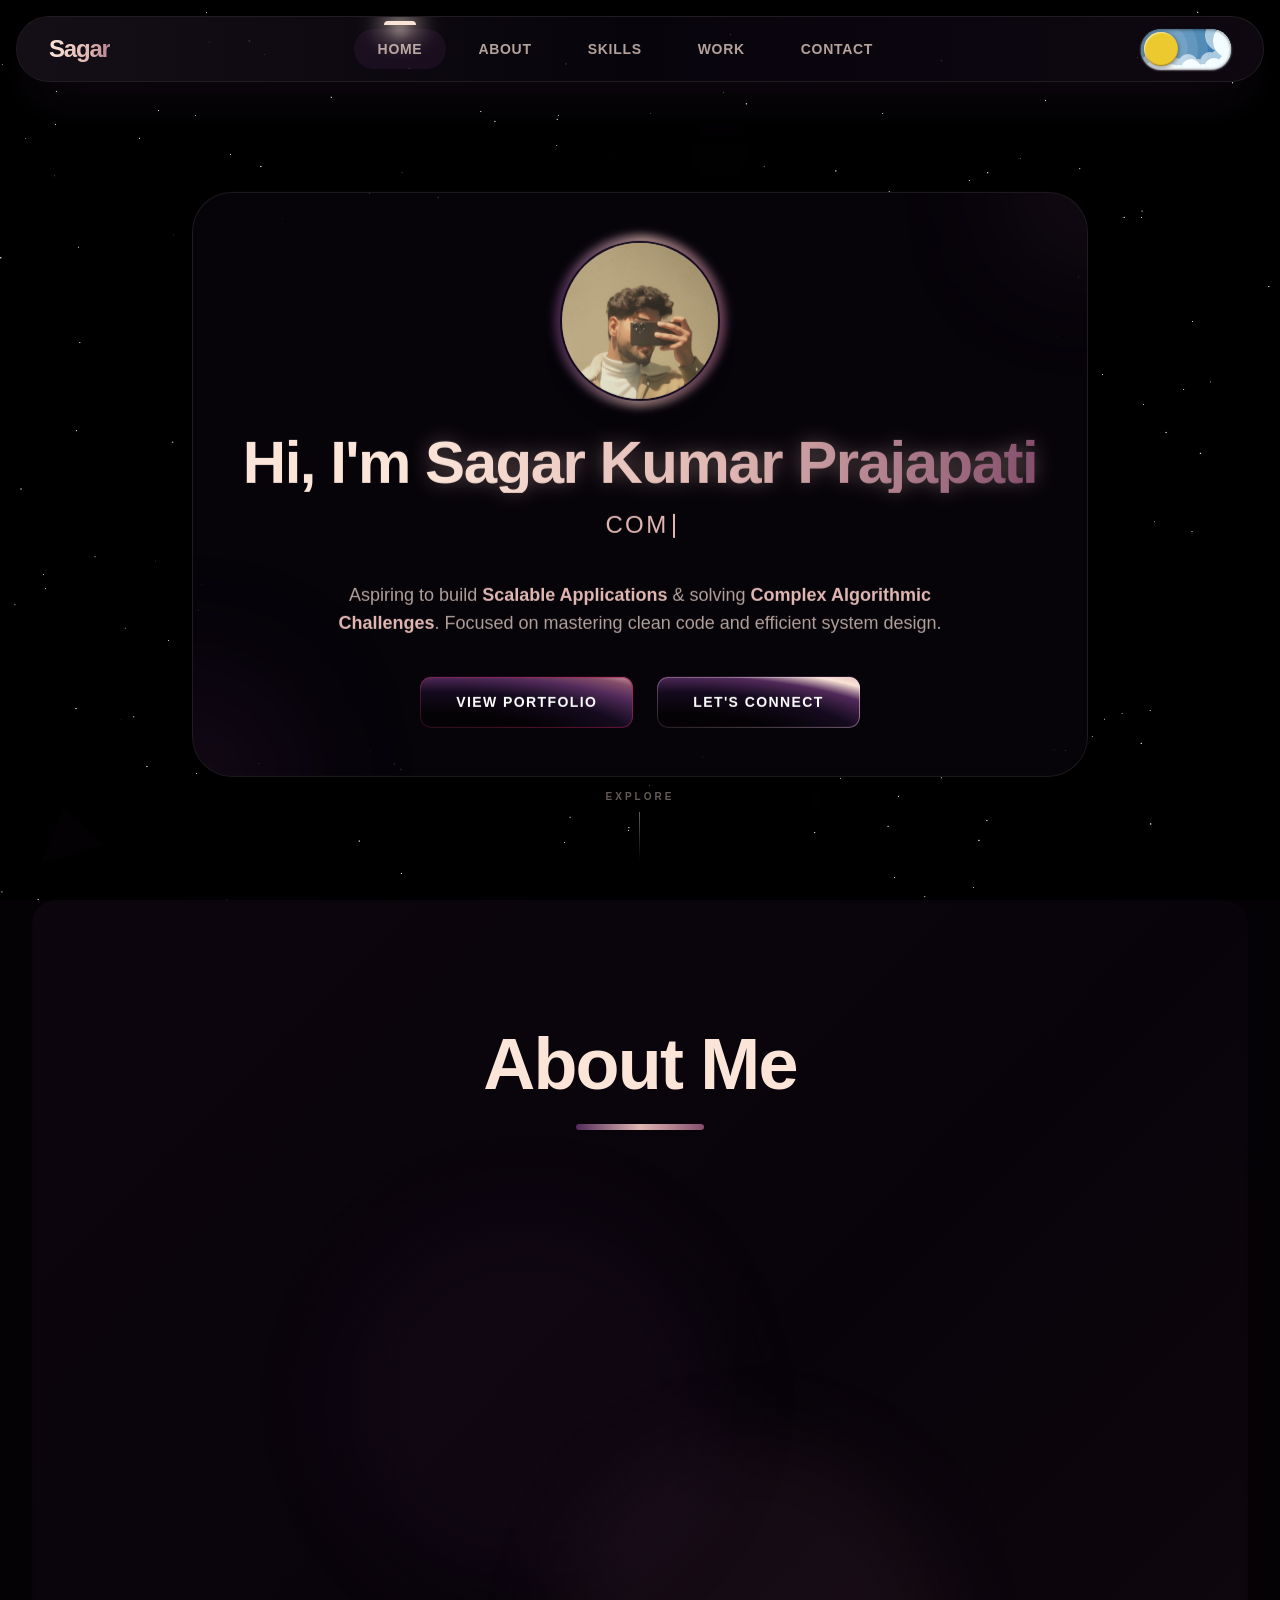
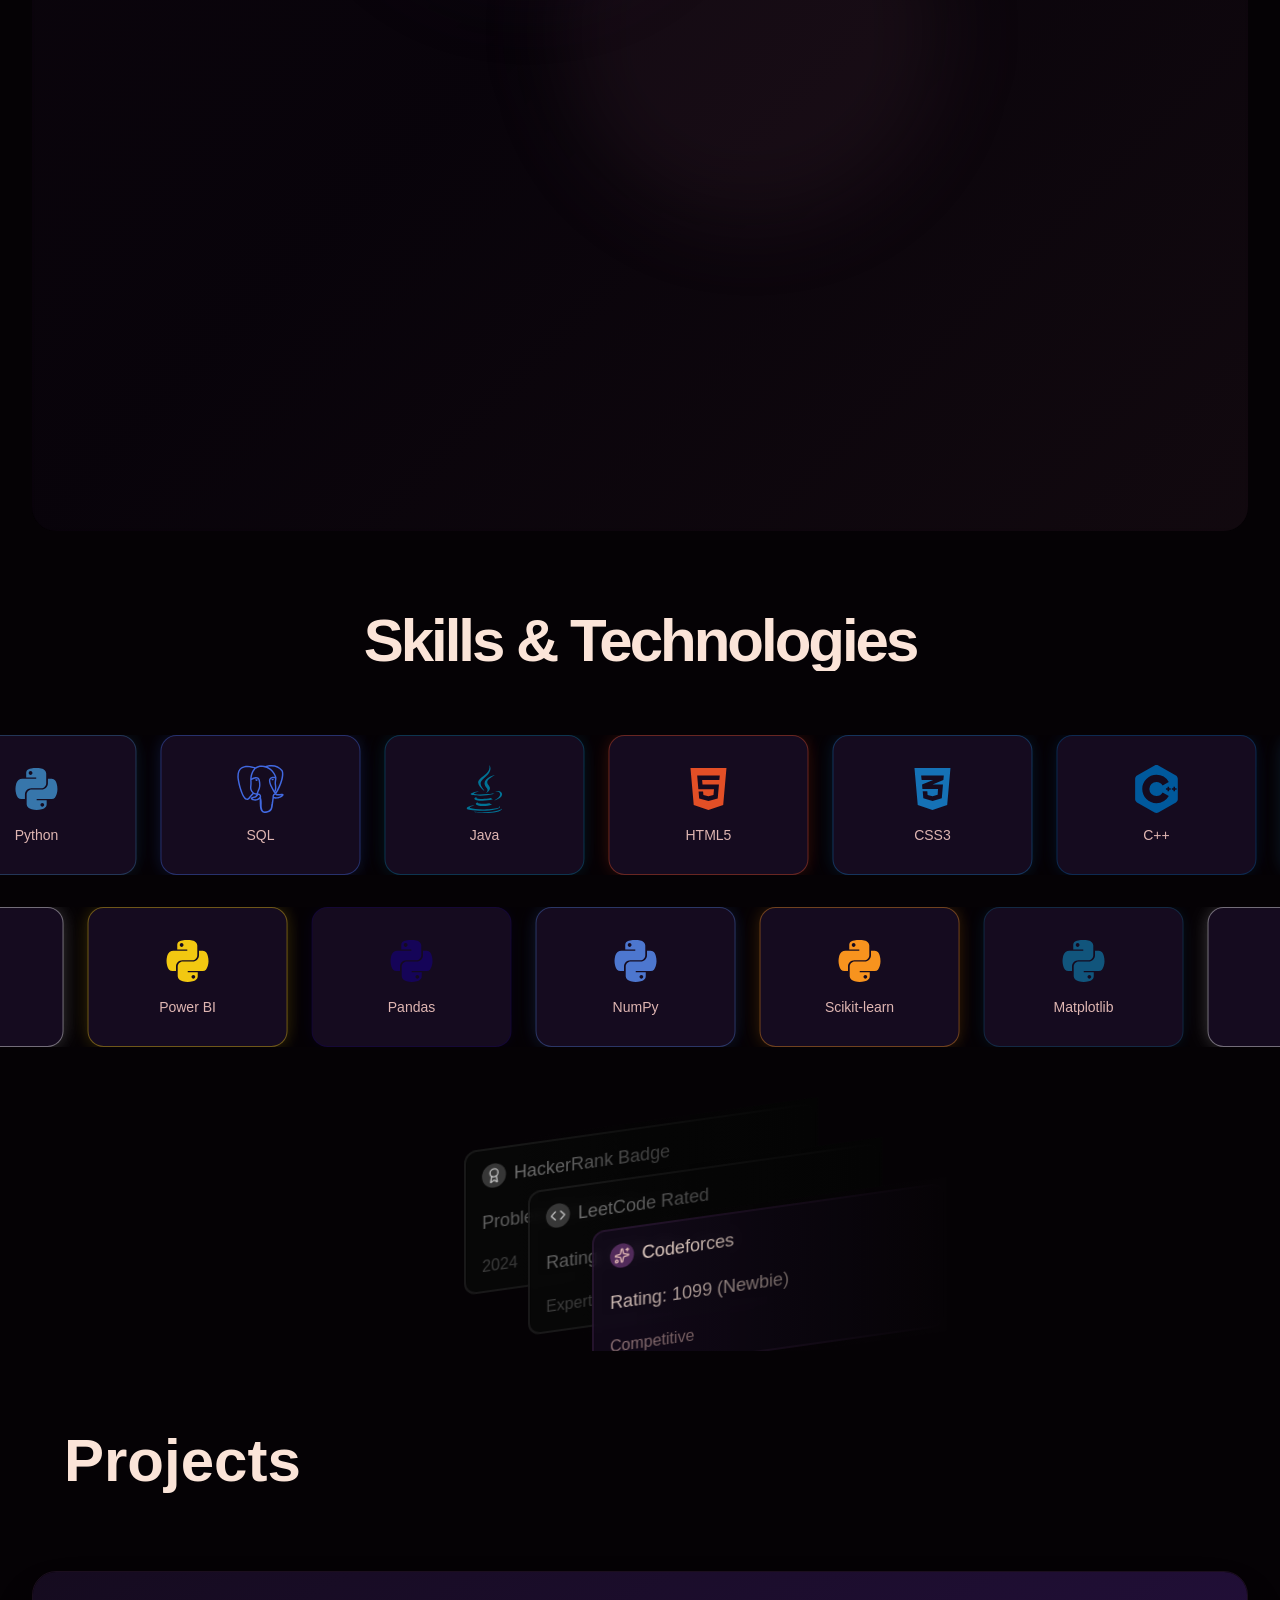
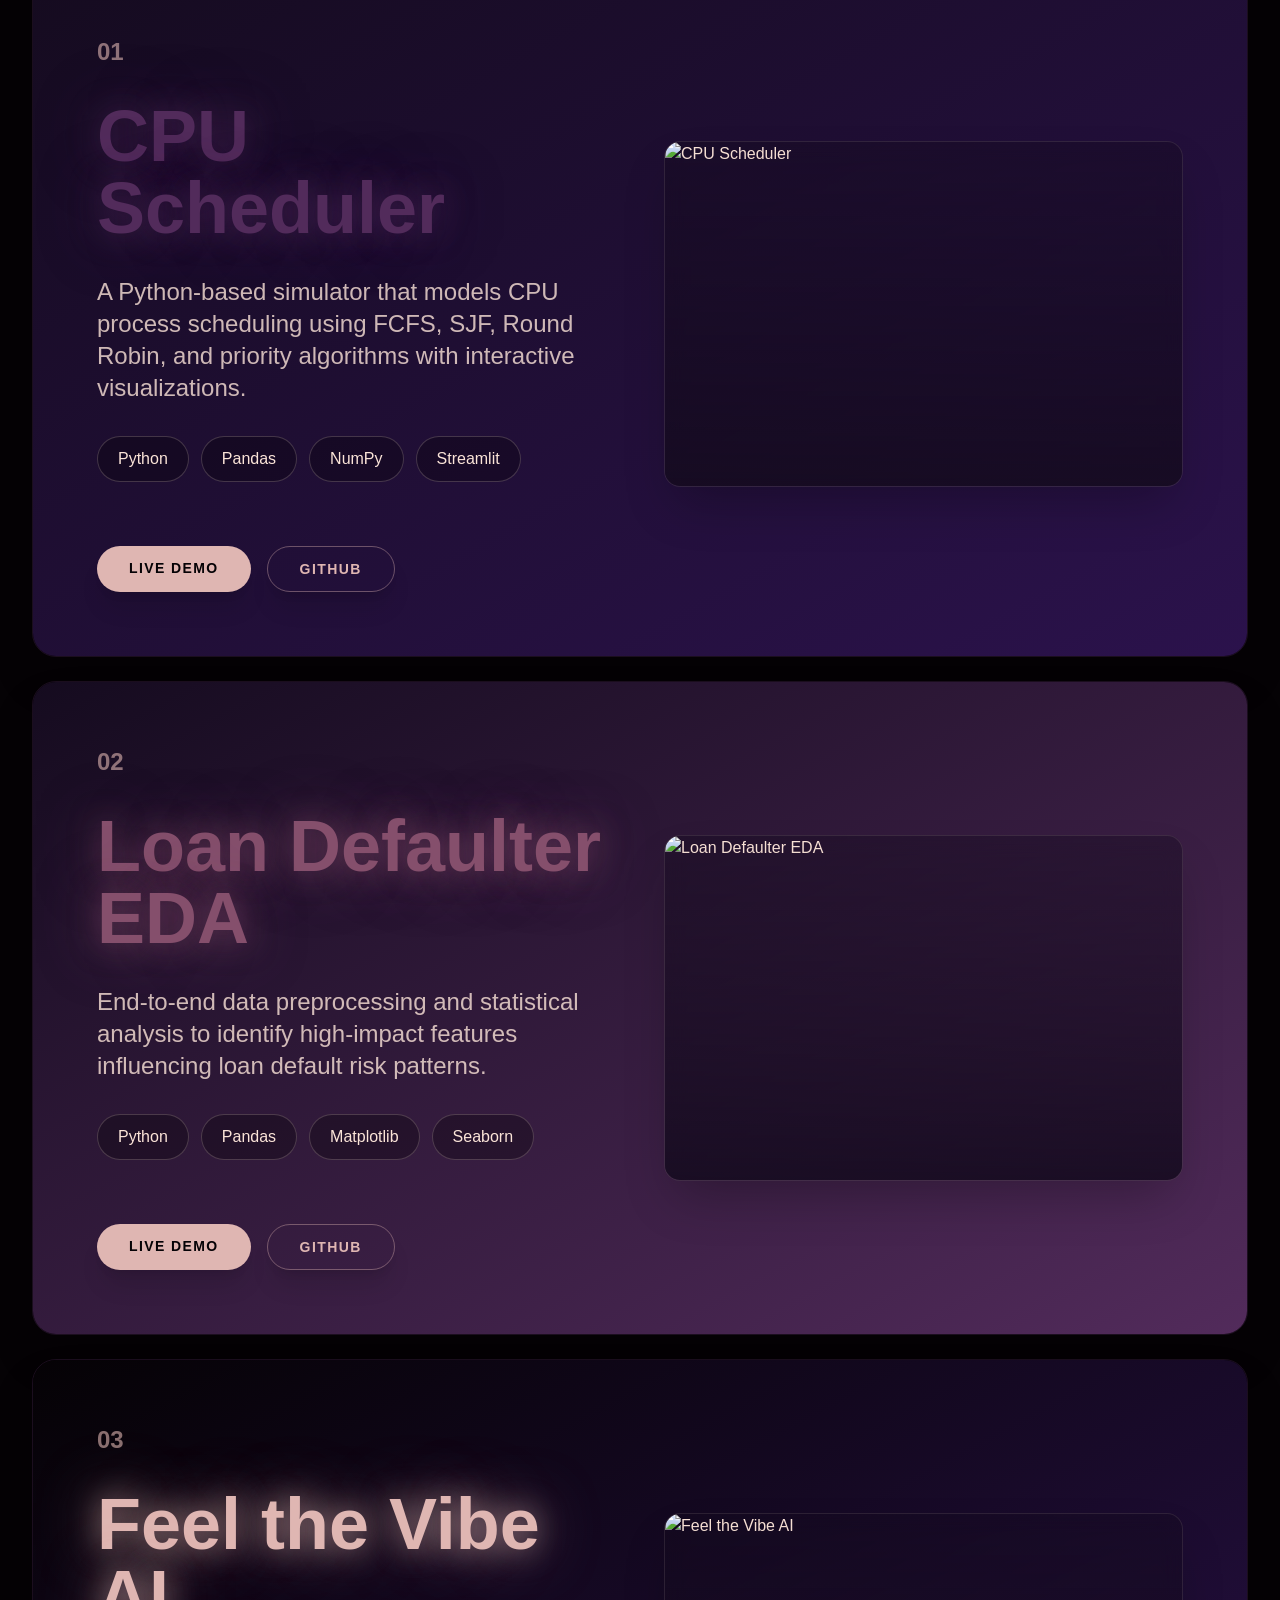
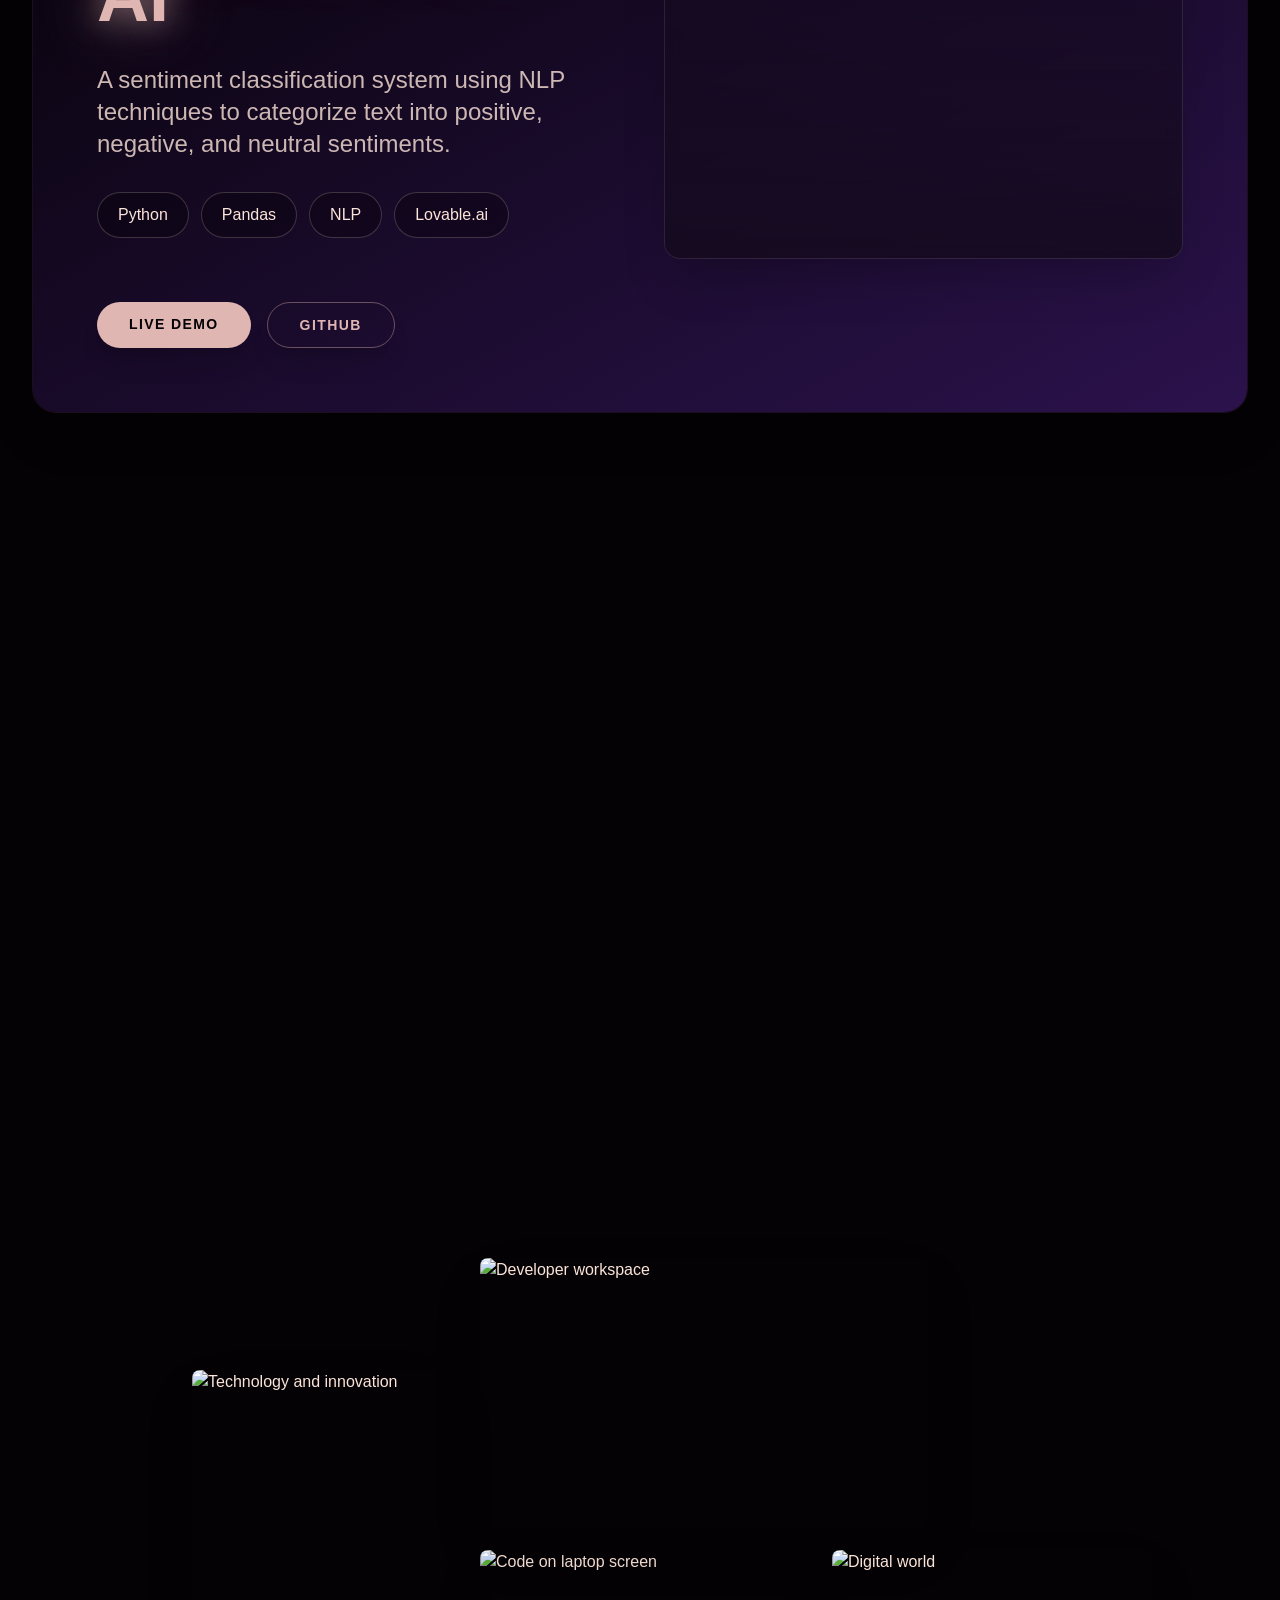
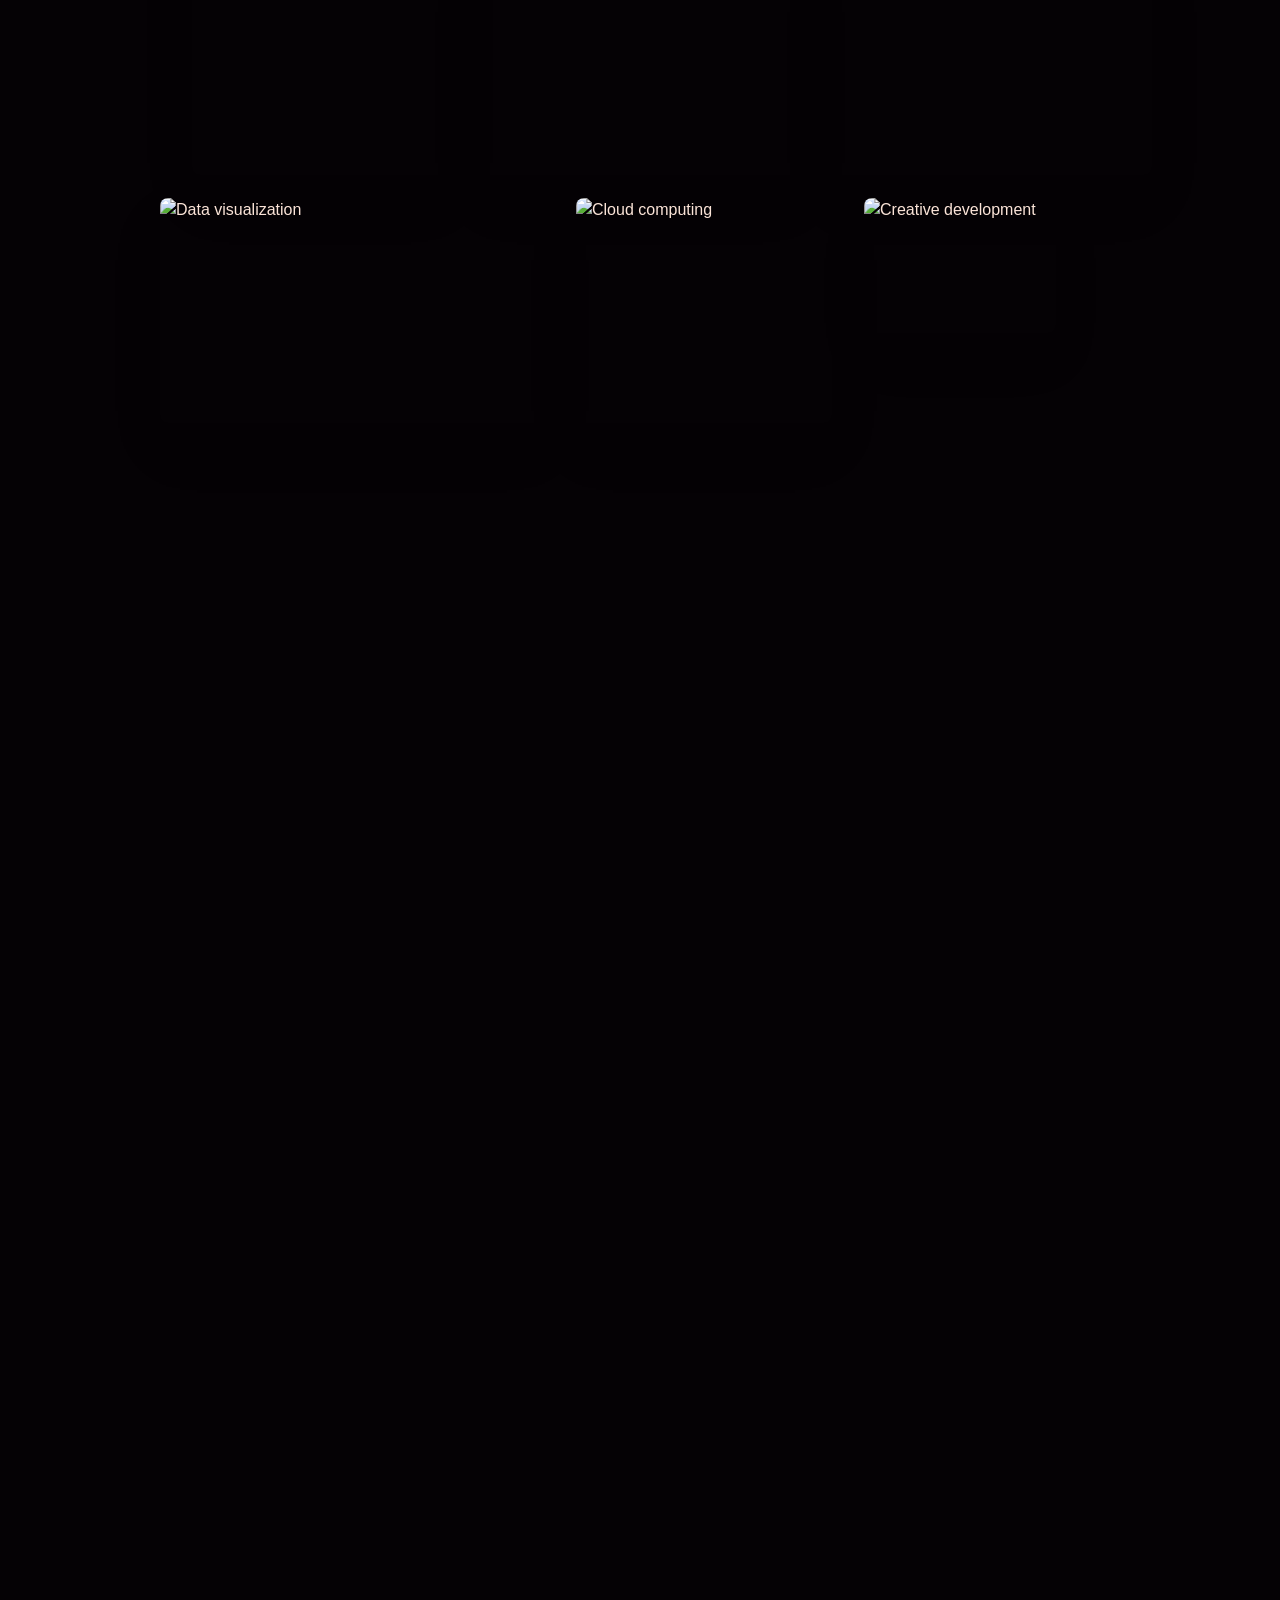
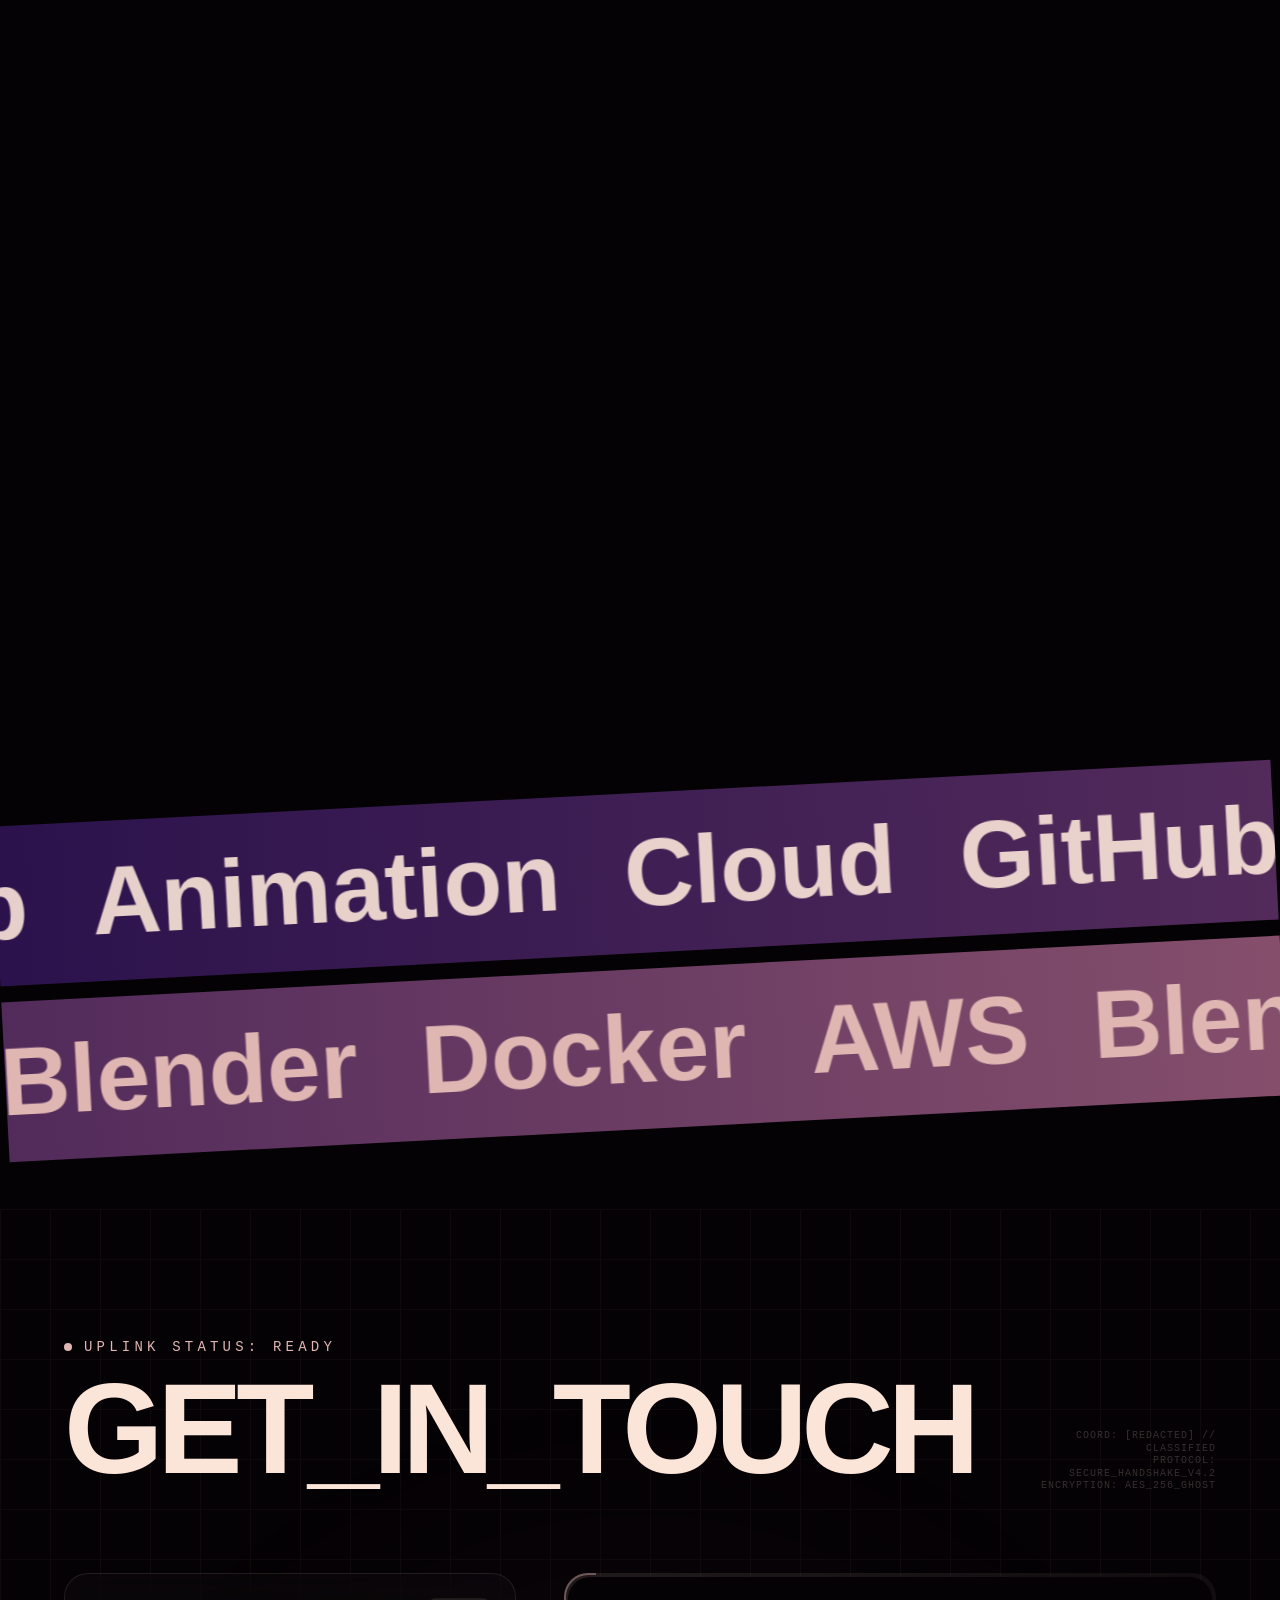
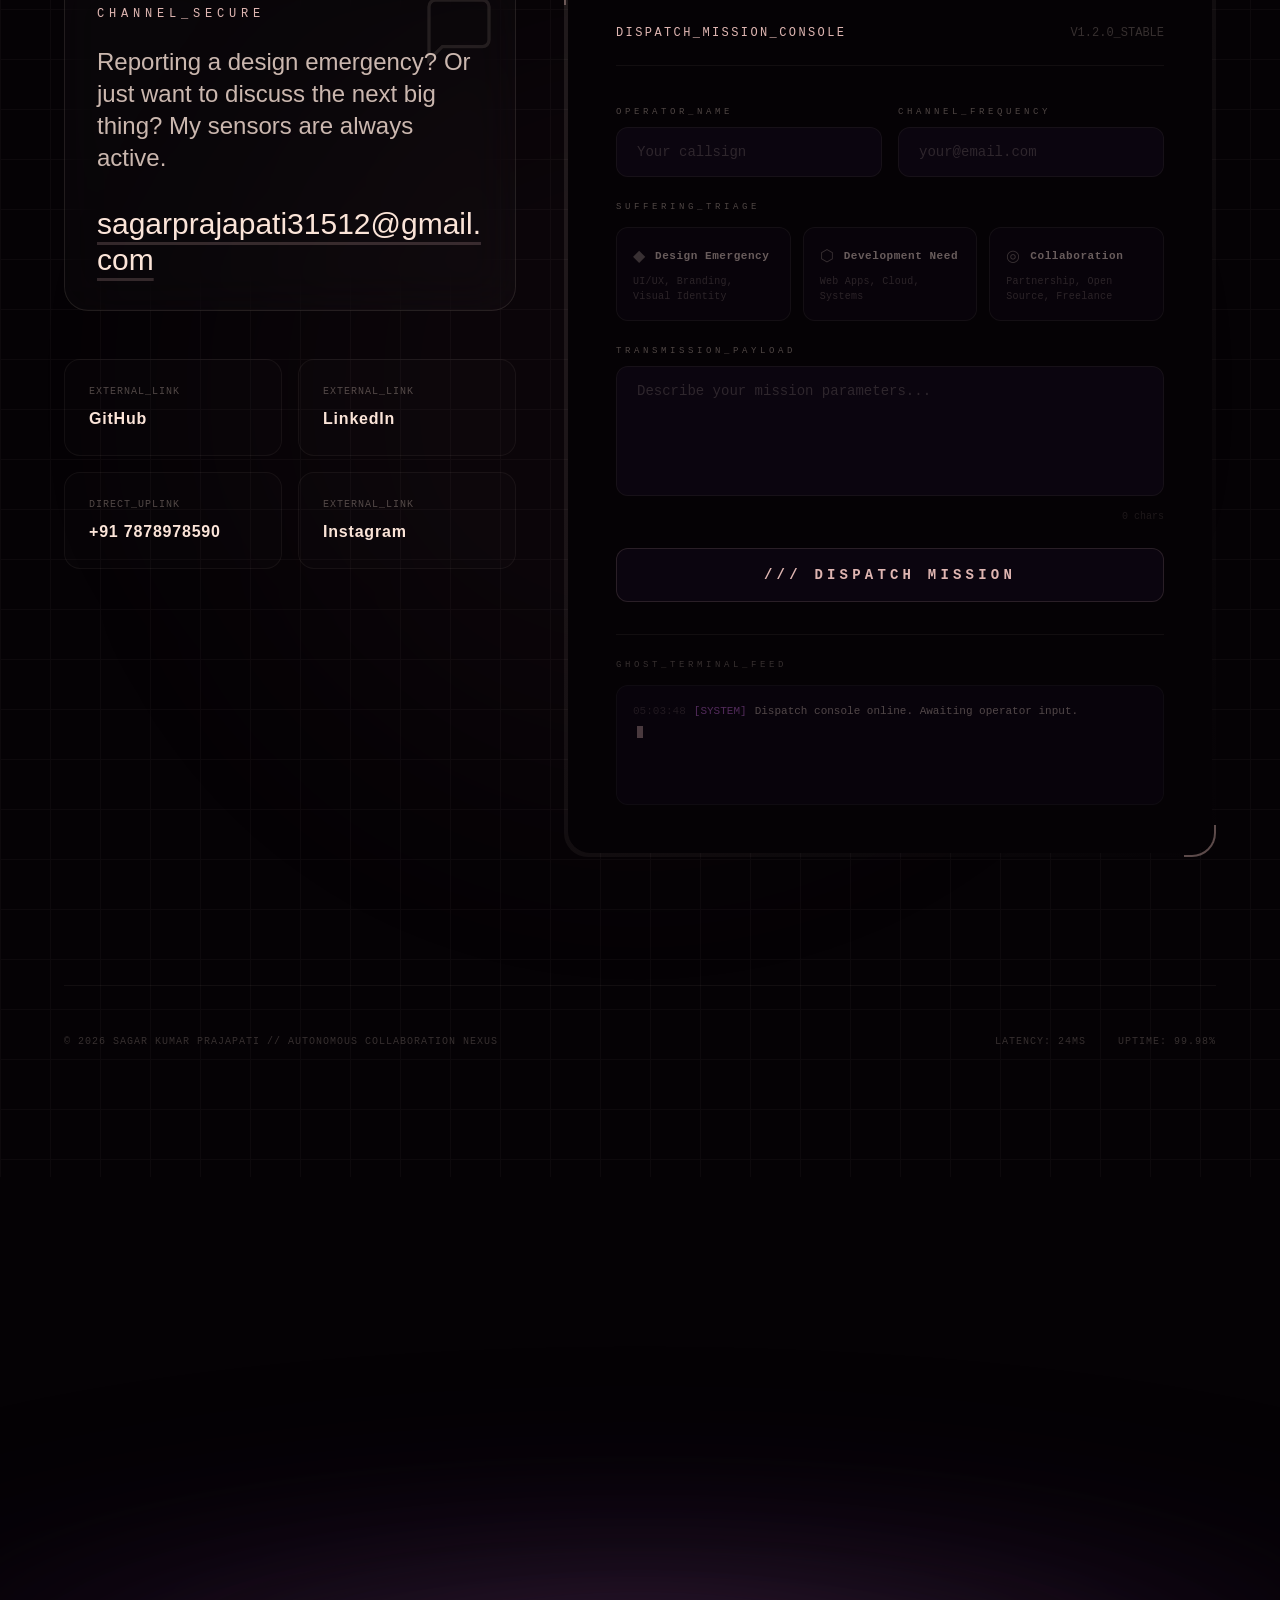
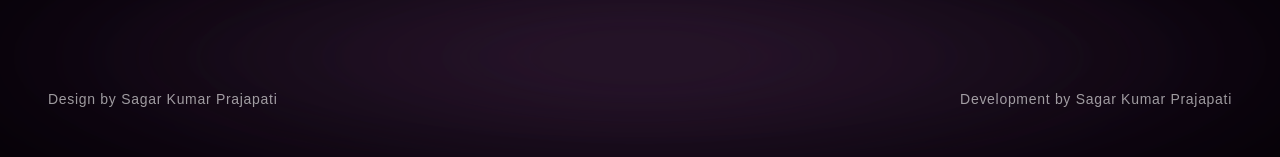
==== commit e524db91: "deploy: befe632e23eb686ac9d737090b932b4efad1b168" ====
--- a/index.html
+++ b/index.html
@@ -28,7 +28,7 @@
   <meta name="twitter:description"
     content="Aspiring Software Development Engineer and Competitive Programmer — Scalable Applications, Algorithms, and Efficient Problem Solving." />
   <meta name="twitter:image" content="https://sagar471-1.github.io/cpu_scheduler_preview_1772267471236.png" />
-  <script type="module" crossorigin src="/assets/index-C3yueB9G.js"></script>
+  <script type="module" crossorigin src="/assets/index-DYe2Pt5-.js"></script>
   <link rel="stylesheet" crossorigin href="/assets/index-C9mJ9-Hs.css">
 </head>
 
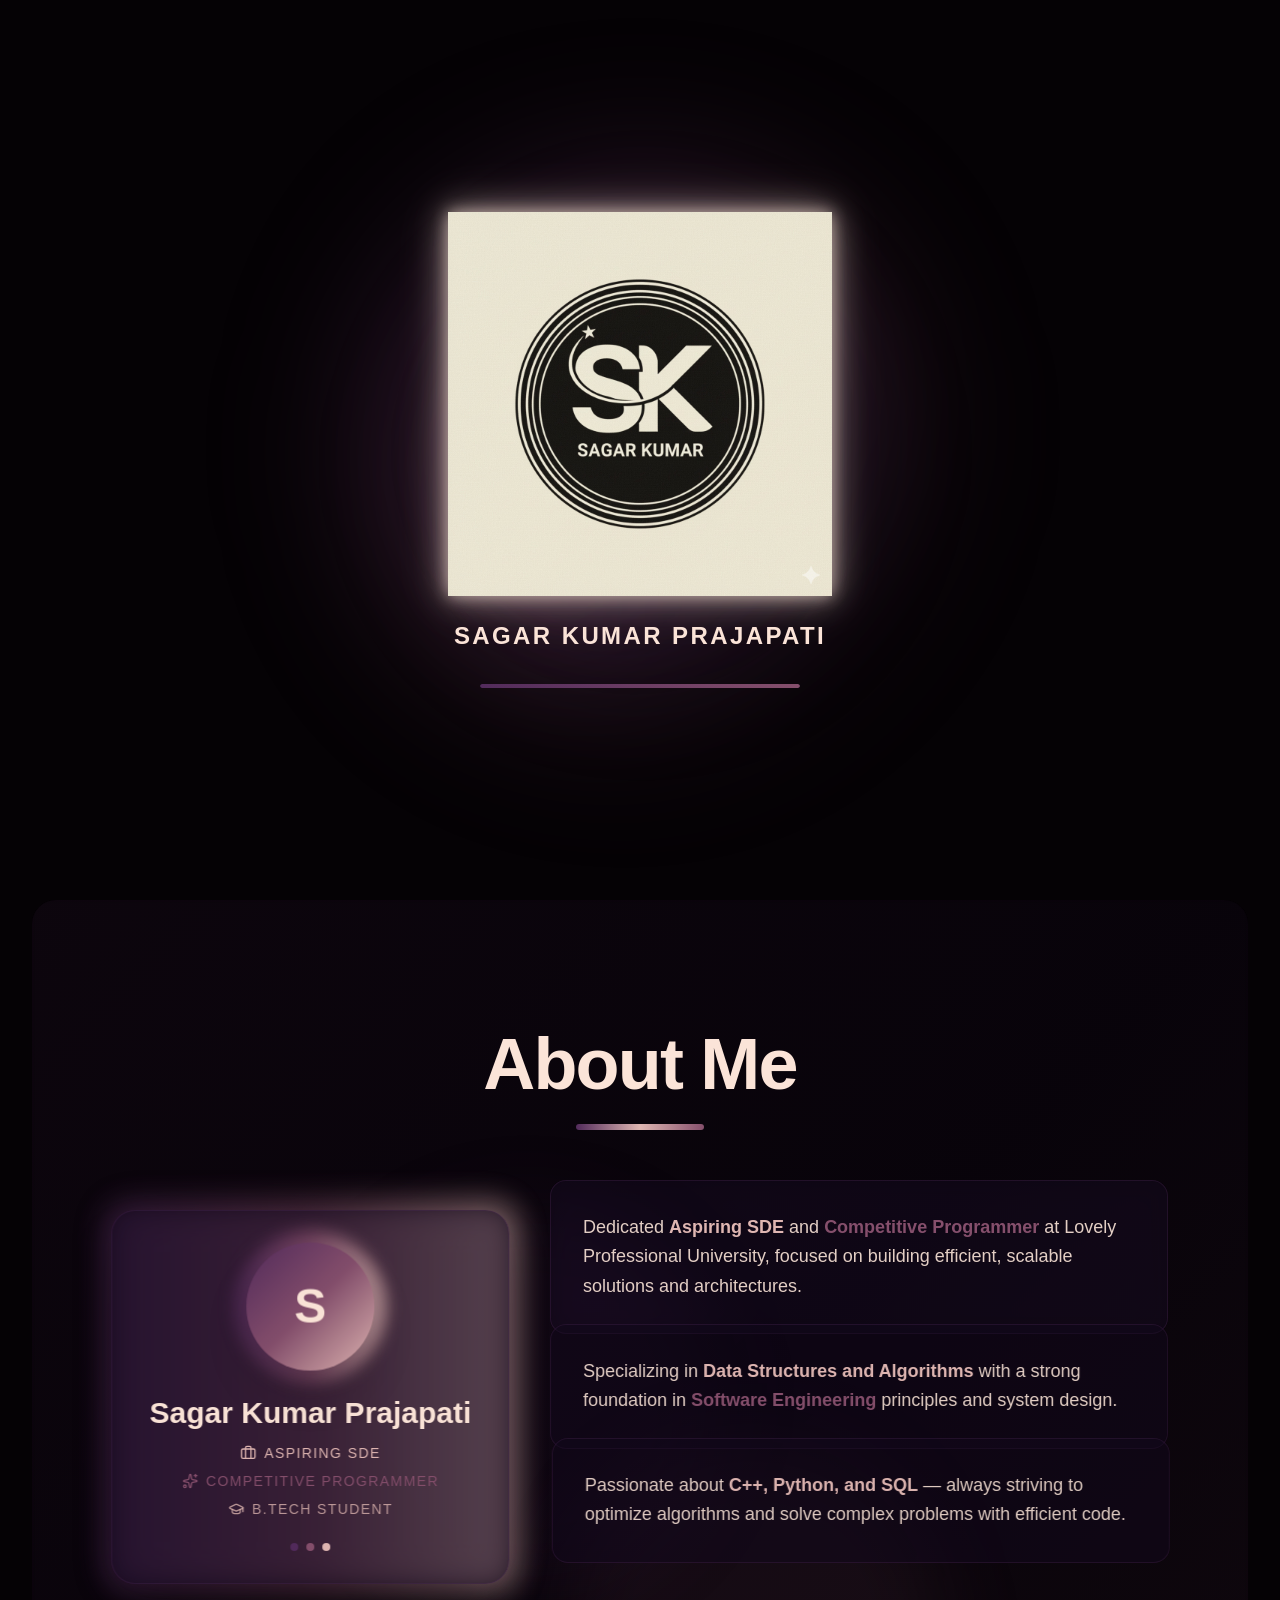
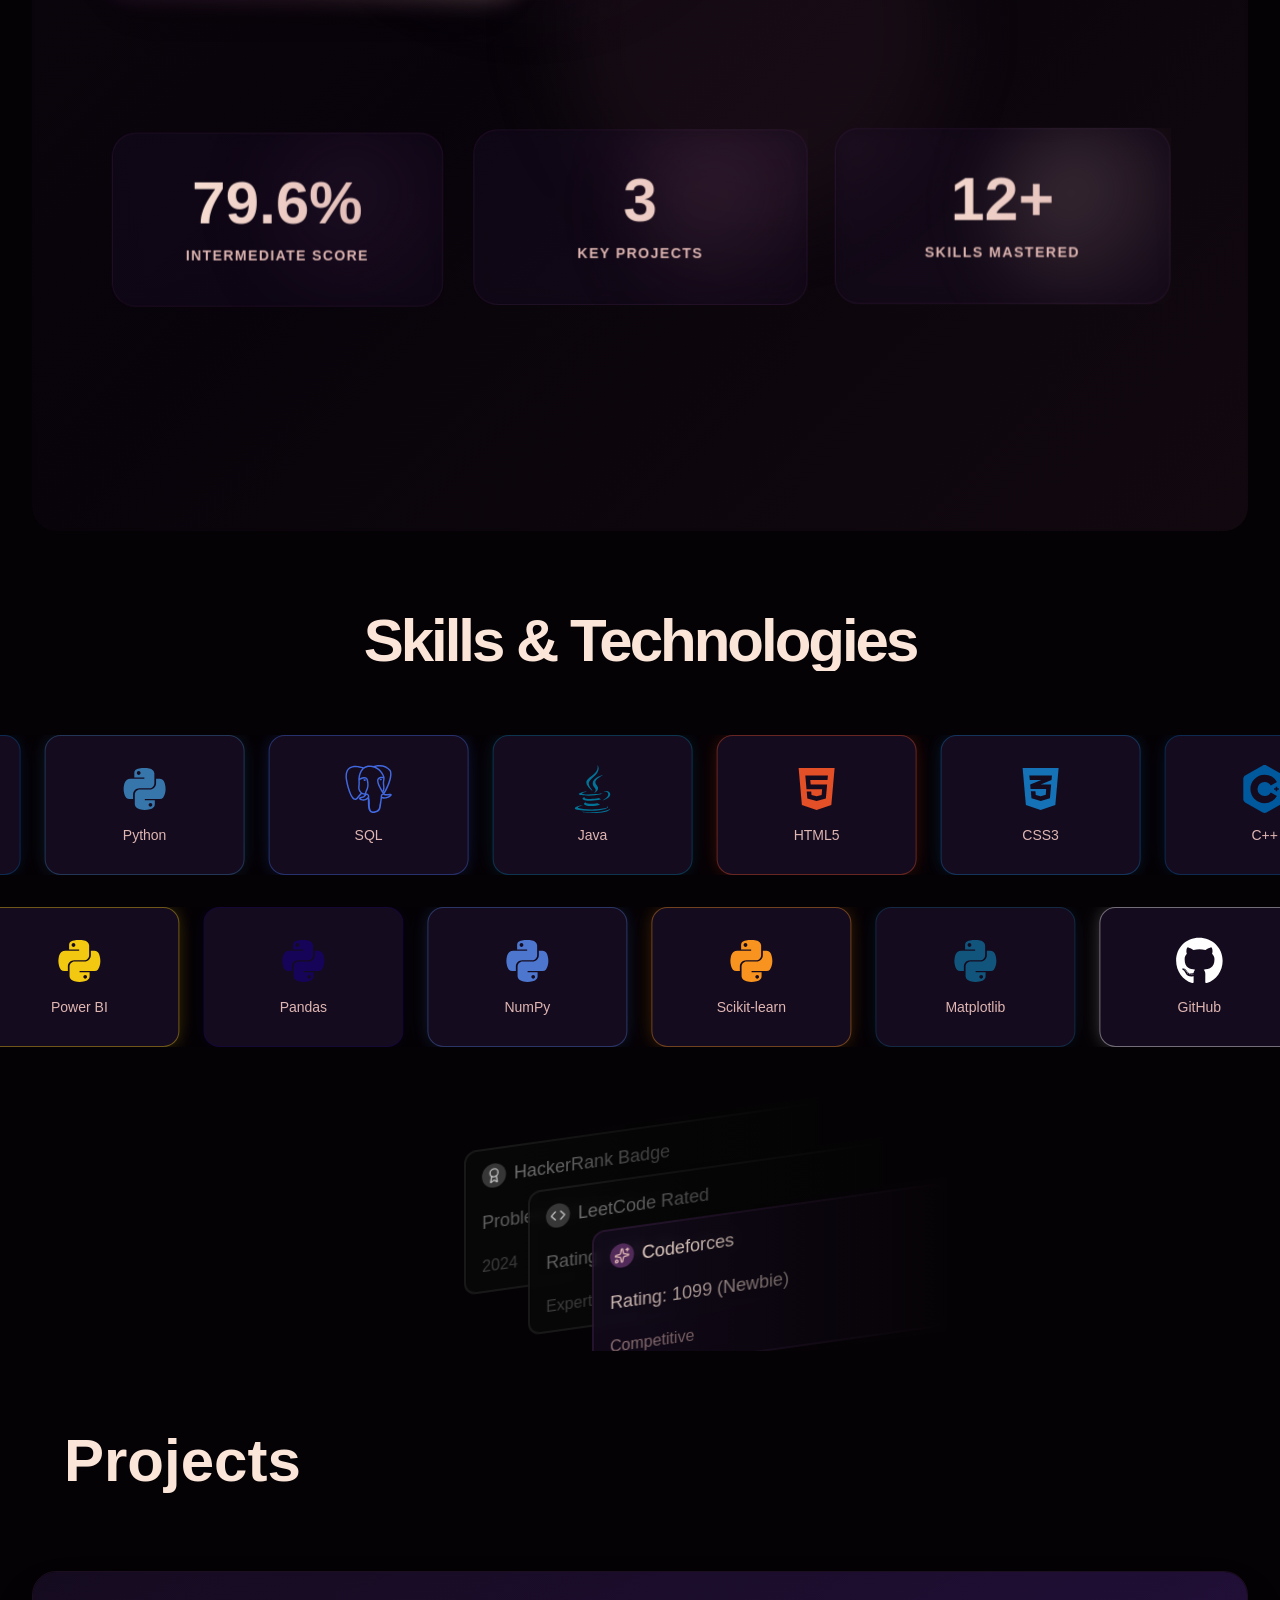
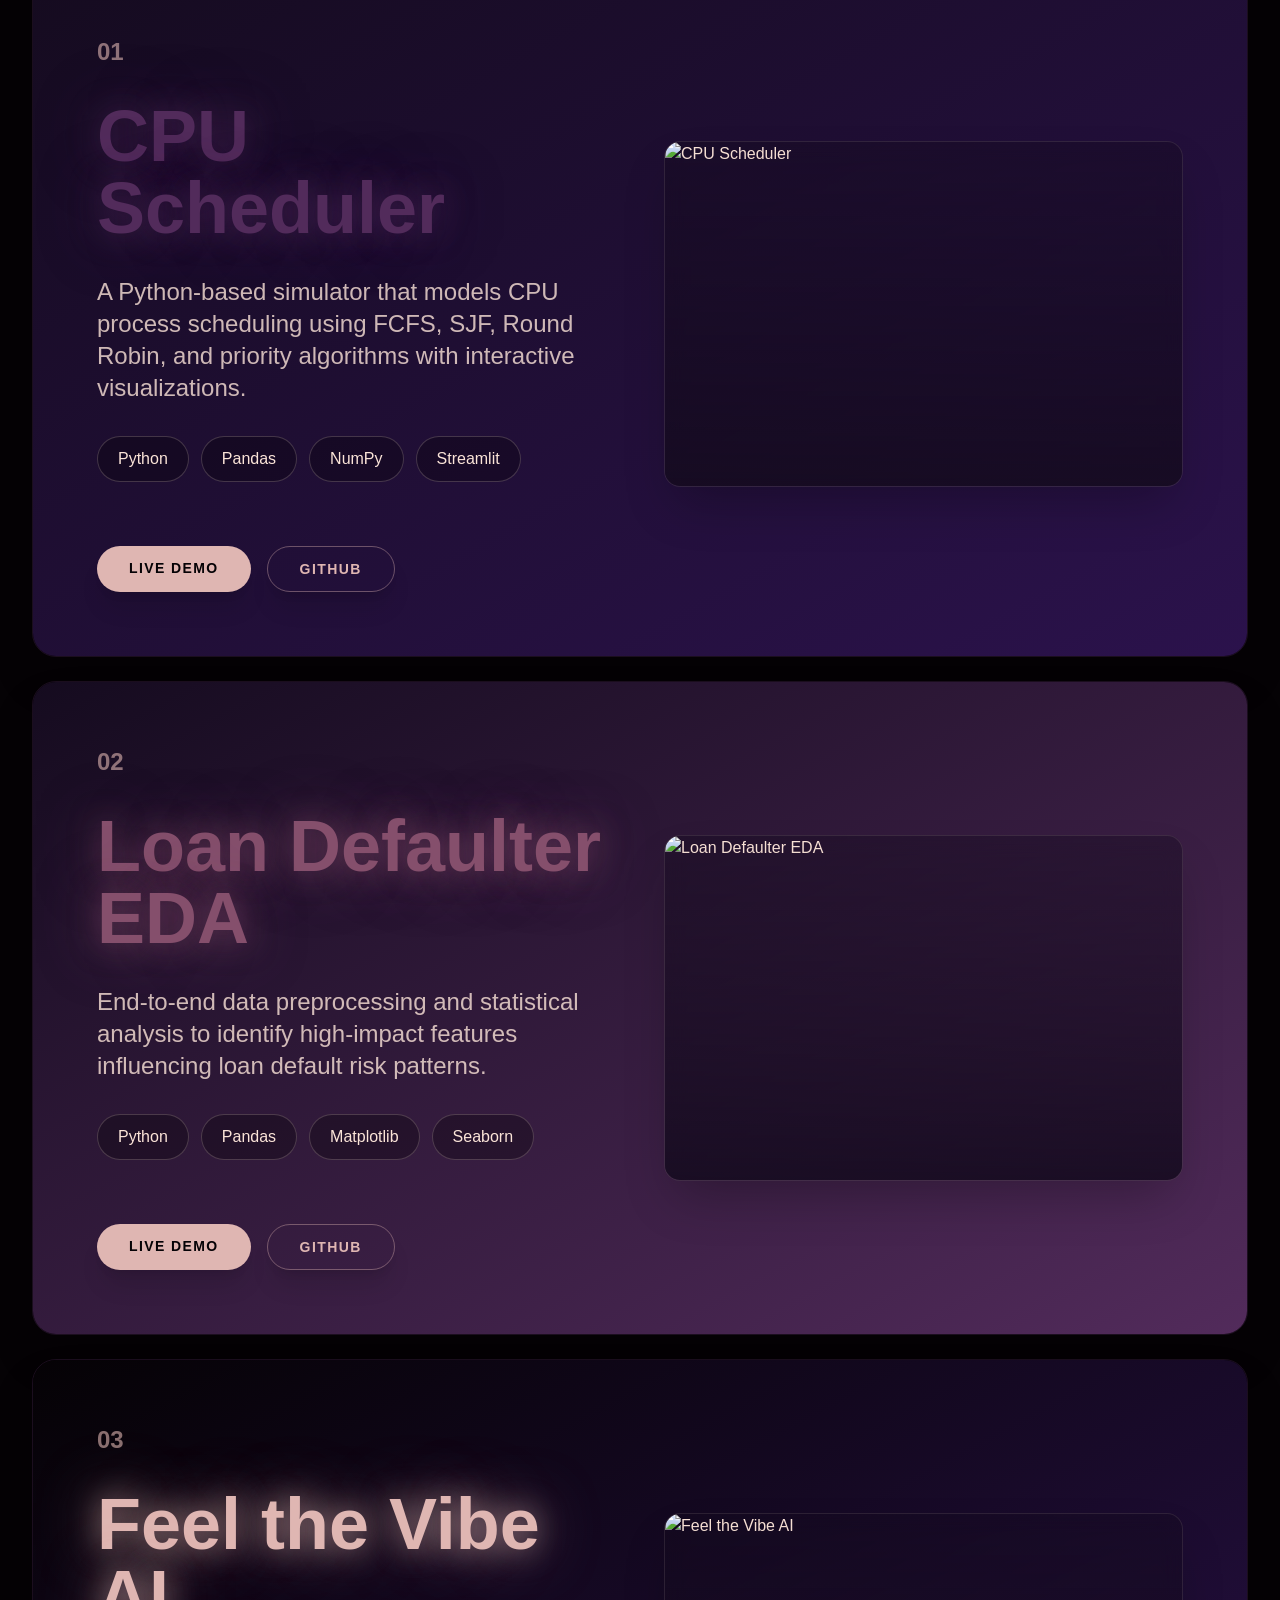
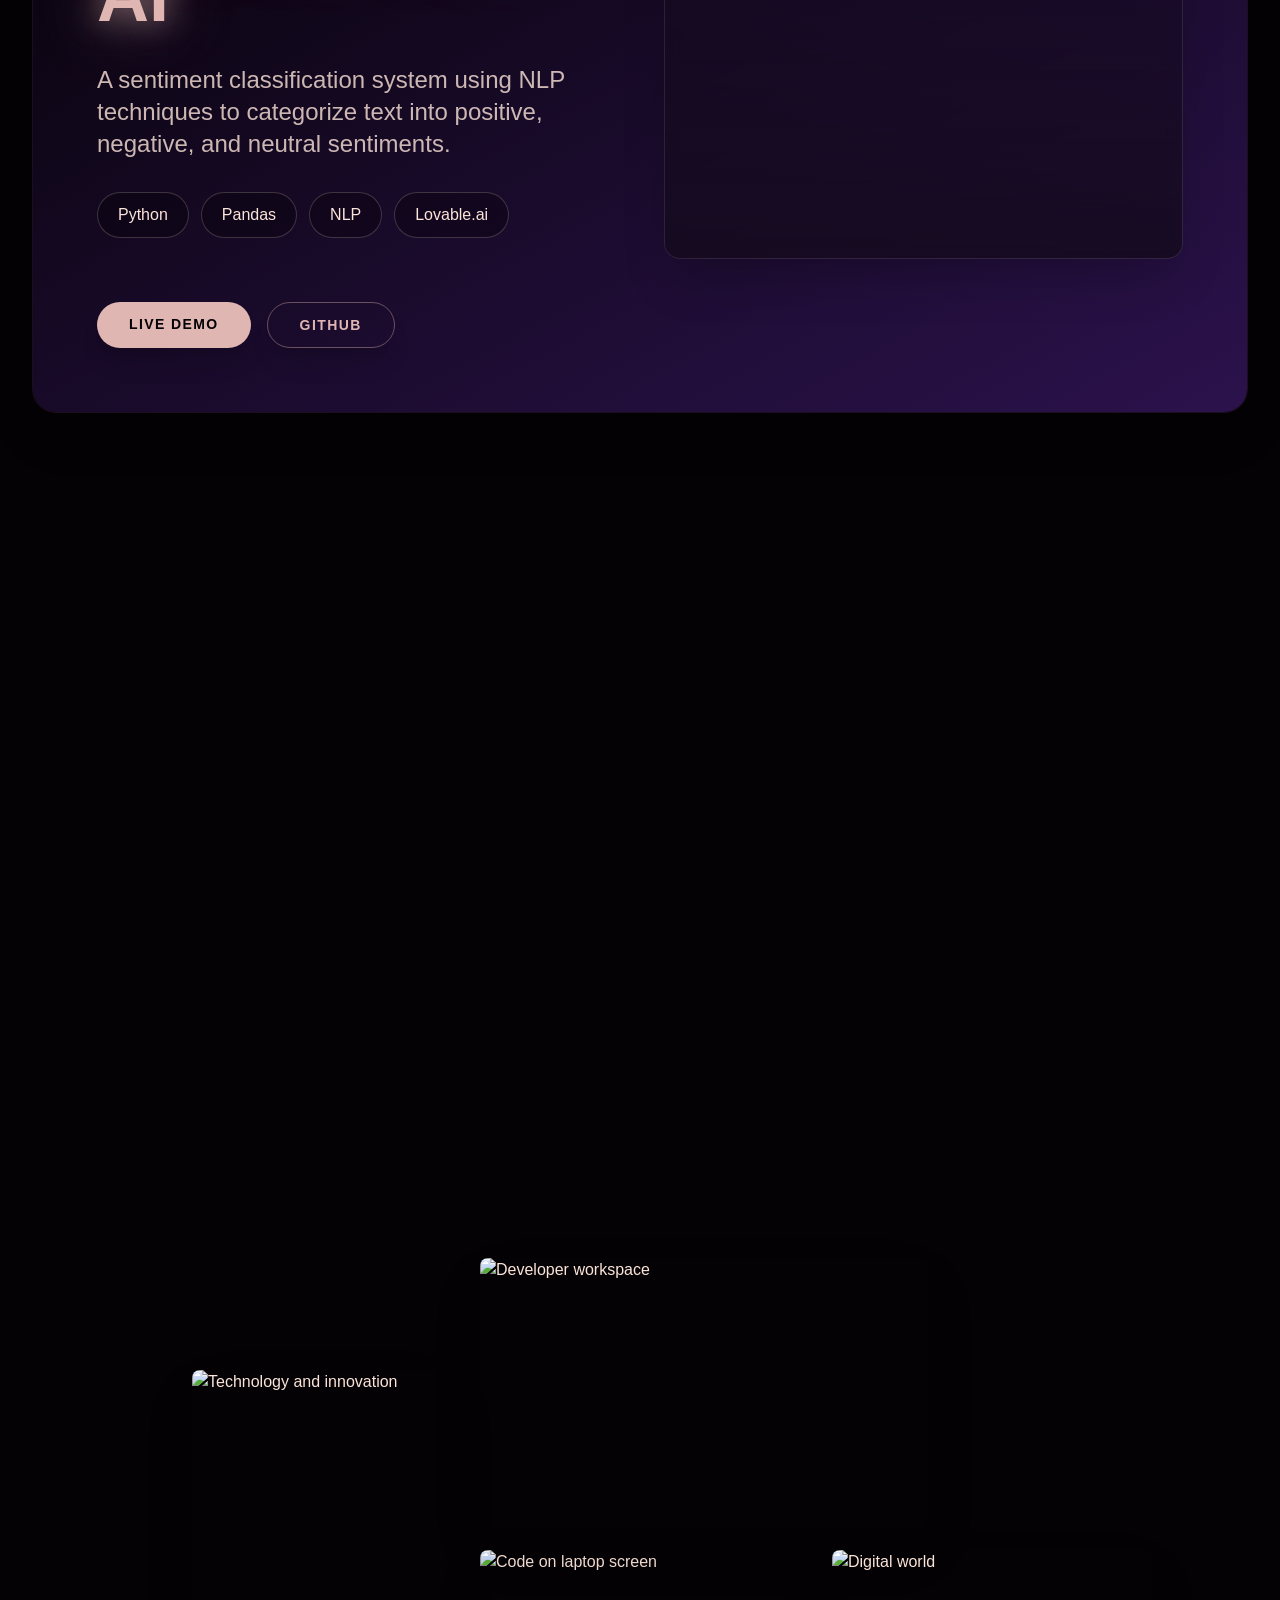
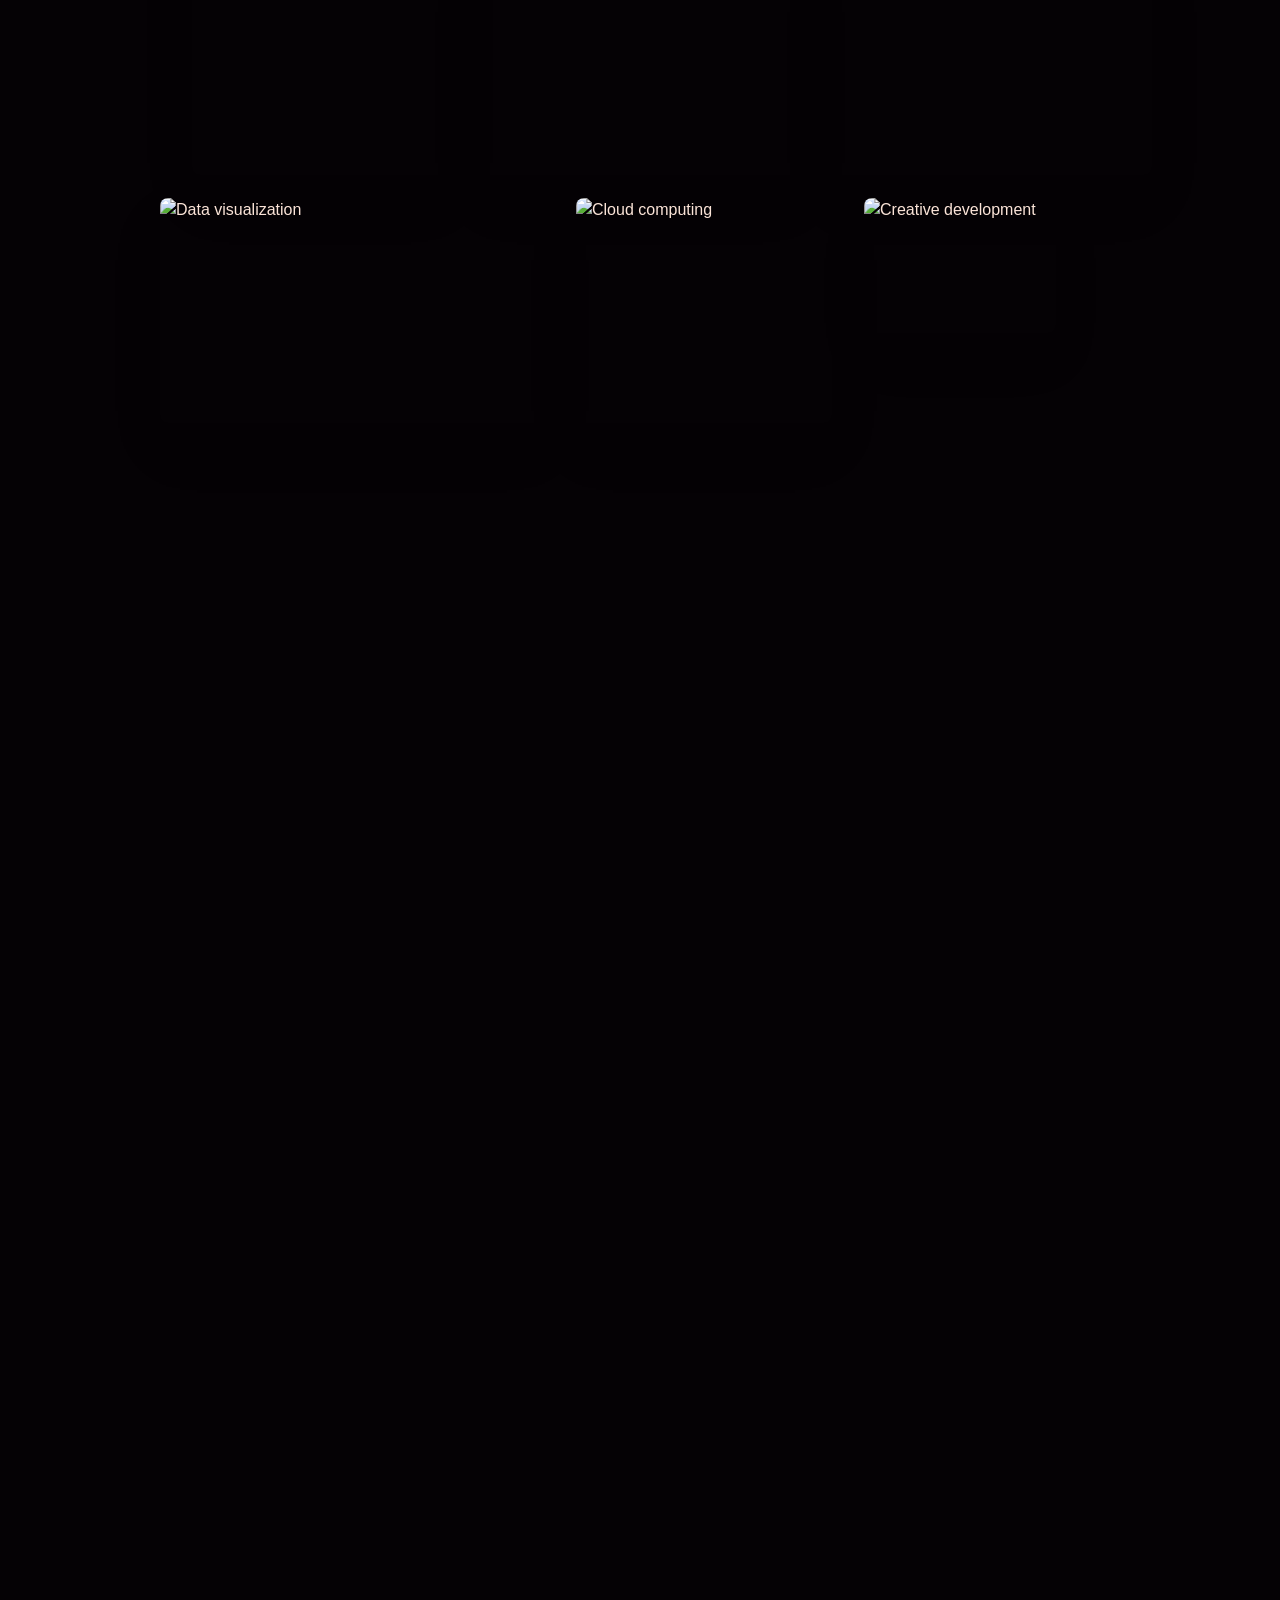
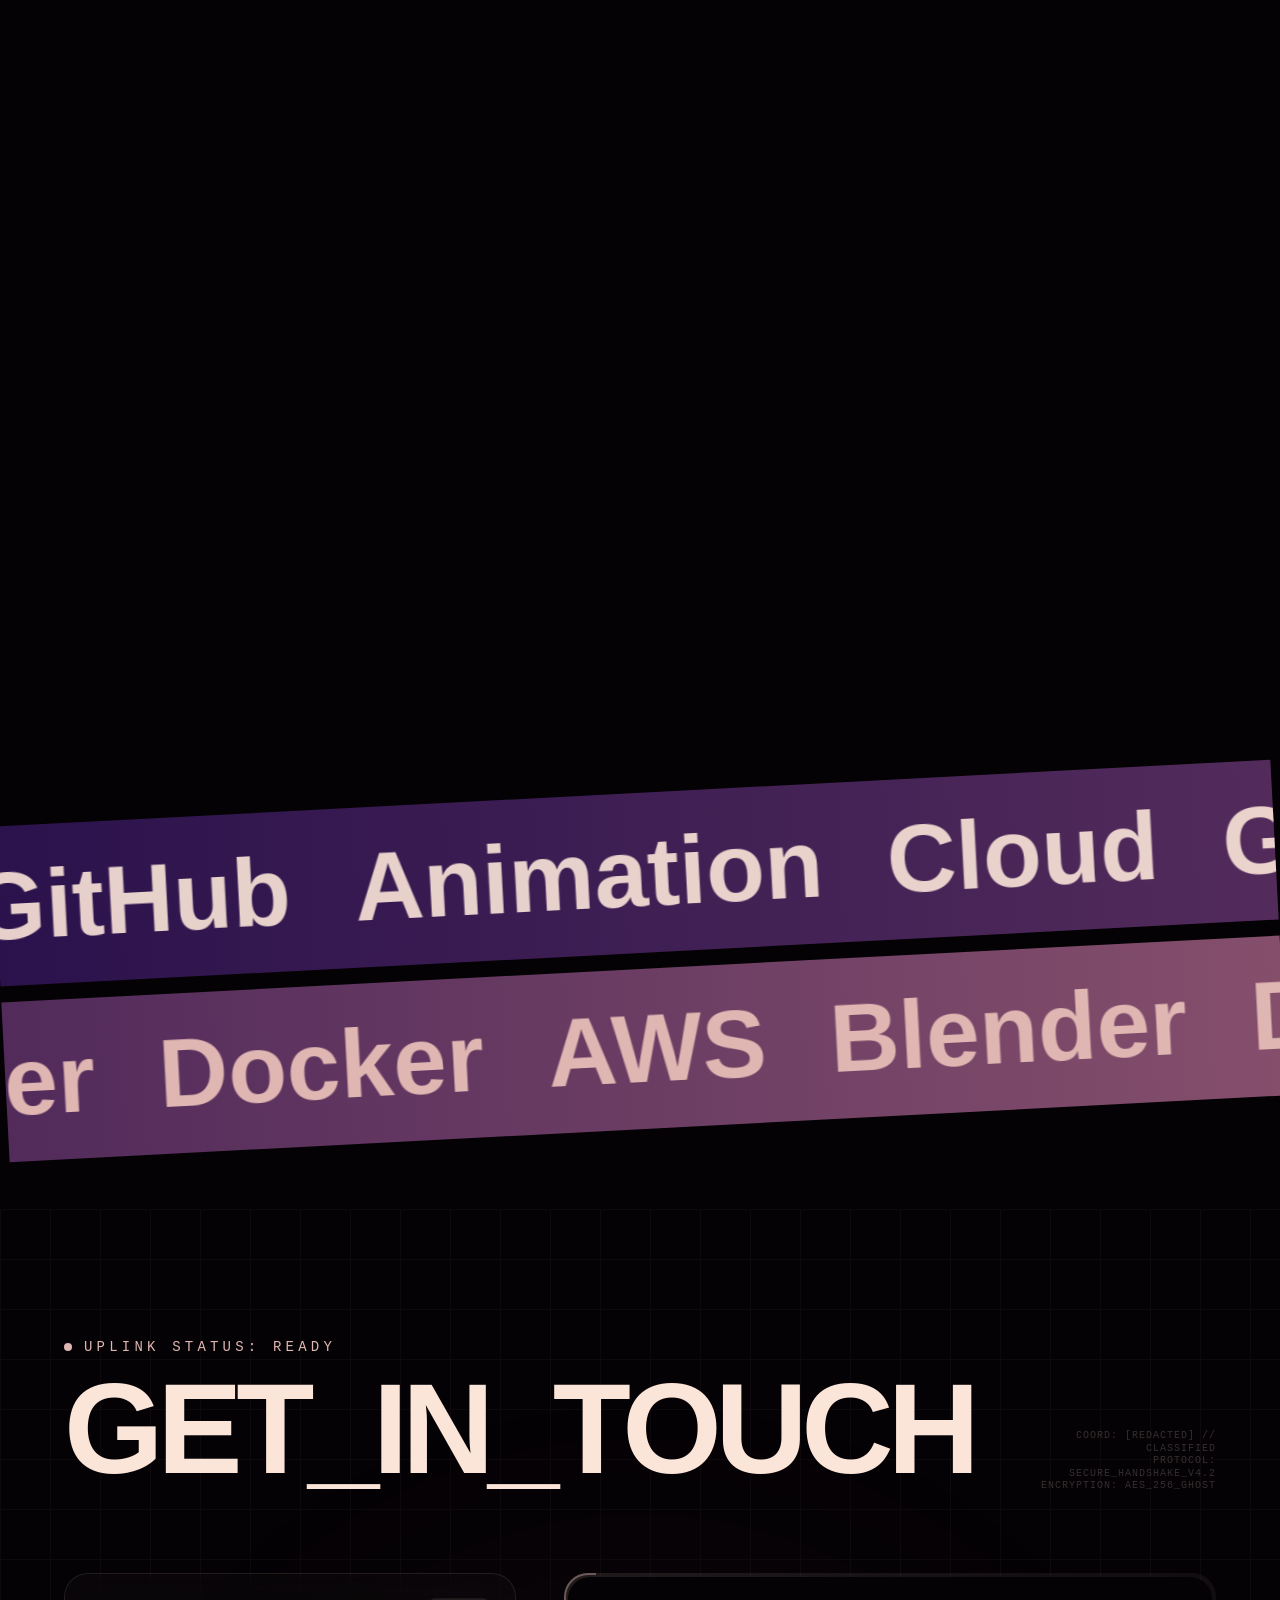
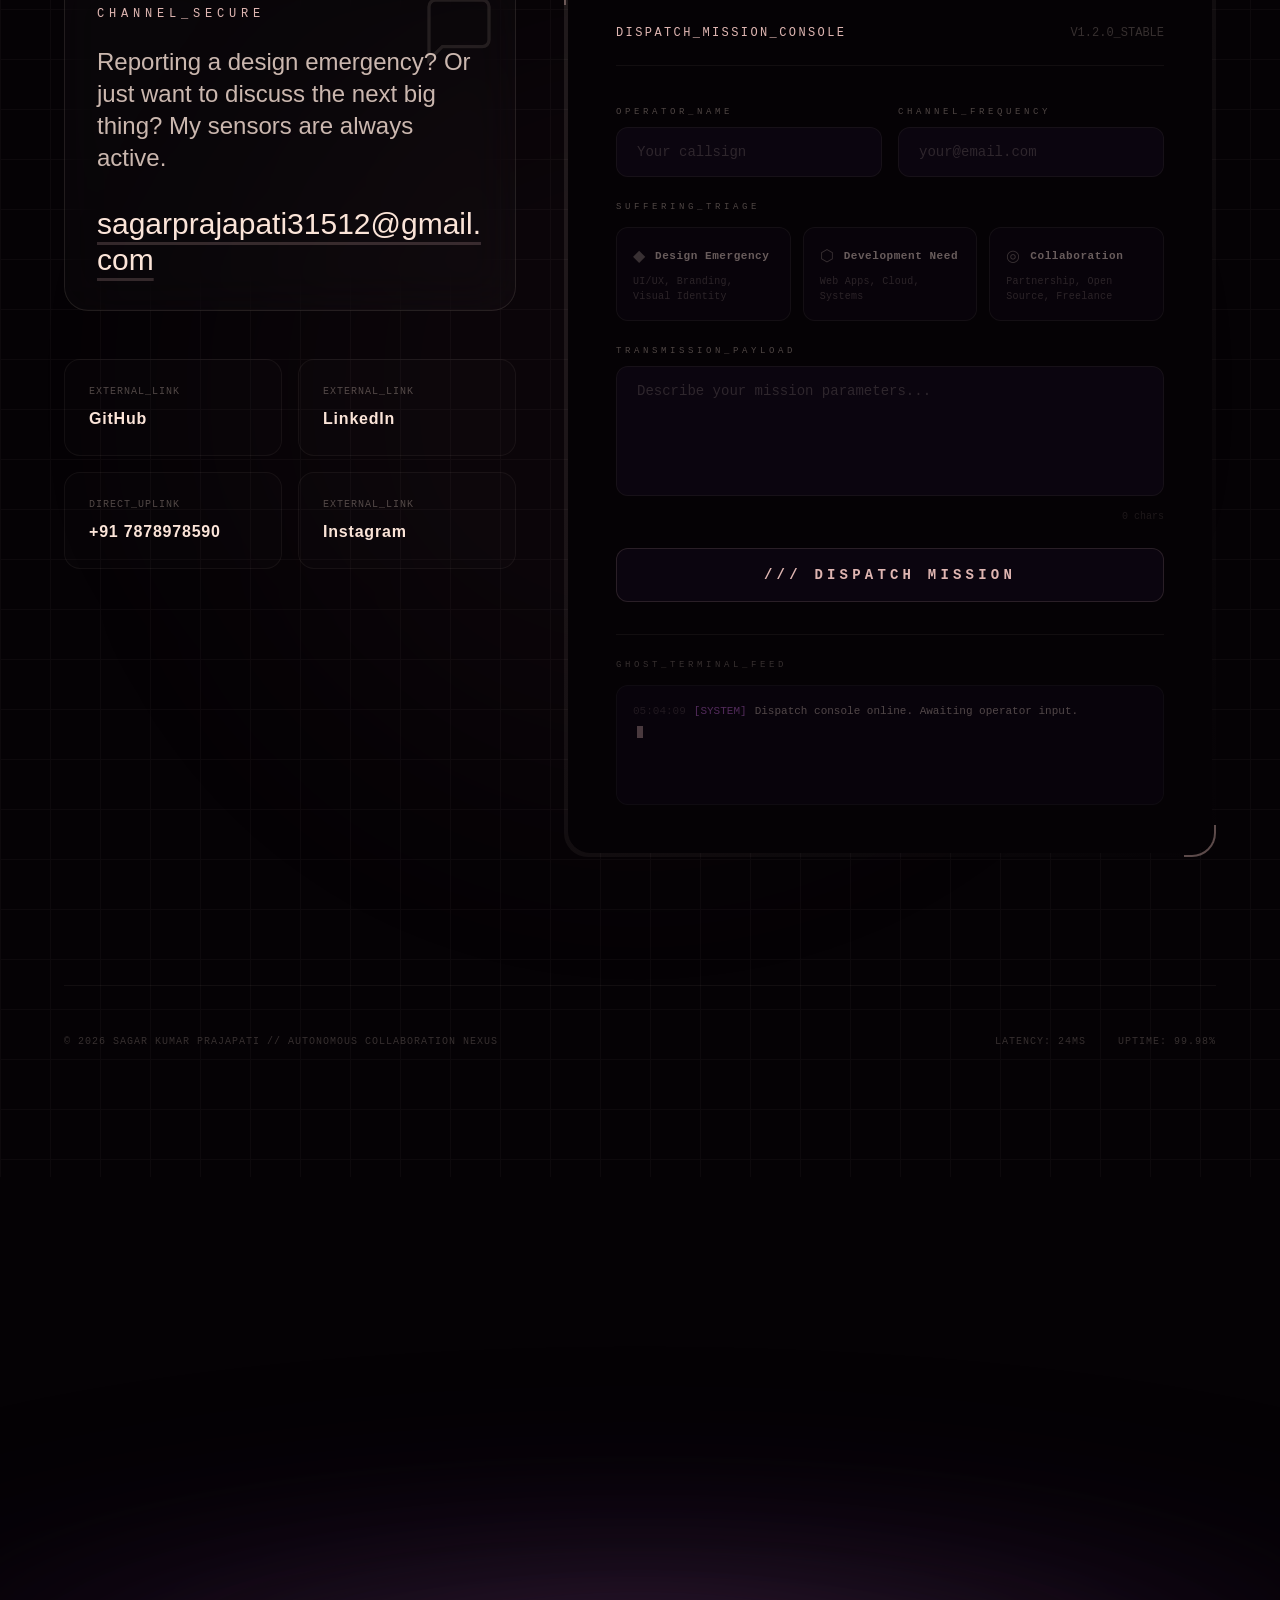
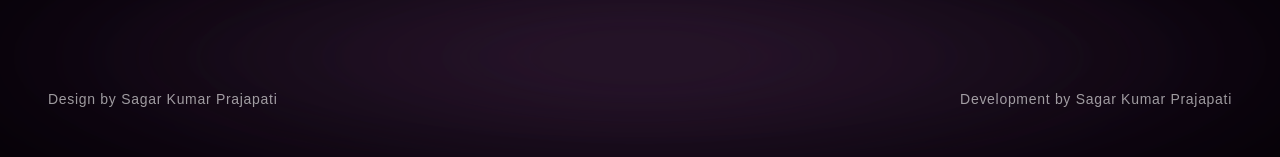
==== commit 19cf6bcb: "deploy: 6e00c614a50f862ac0586f1f3787859b8a1d13b7" ====
--- a/index.html
+++ b/index.html
@@ -28,7 +28,7 @@
   <meta name="twitter:description"
     content="Aspiring Software Development Engineer and Competitive Programmer — Scalable Applications, Algorithms, and Efficient Problem Solving." />
   <meta name="twitter:image" content="https://sagar471-1.github.io/cpu_scheduler_preview_1772267471236.png" />
-  <script type="module" crossorigin src="/assets/index-DYe2Pt5-.js"></script>
+  <script type="module" crossorigin src="/assets/index-MJn45rpH.js"></script>
   <link rel="stylesheet" crossorigin href="/assets/index-C9mJ9-Hs.css">
 </head>
 
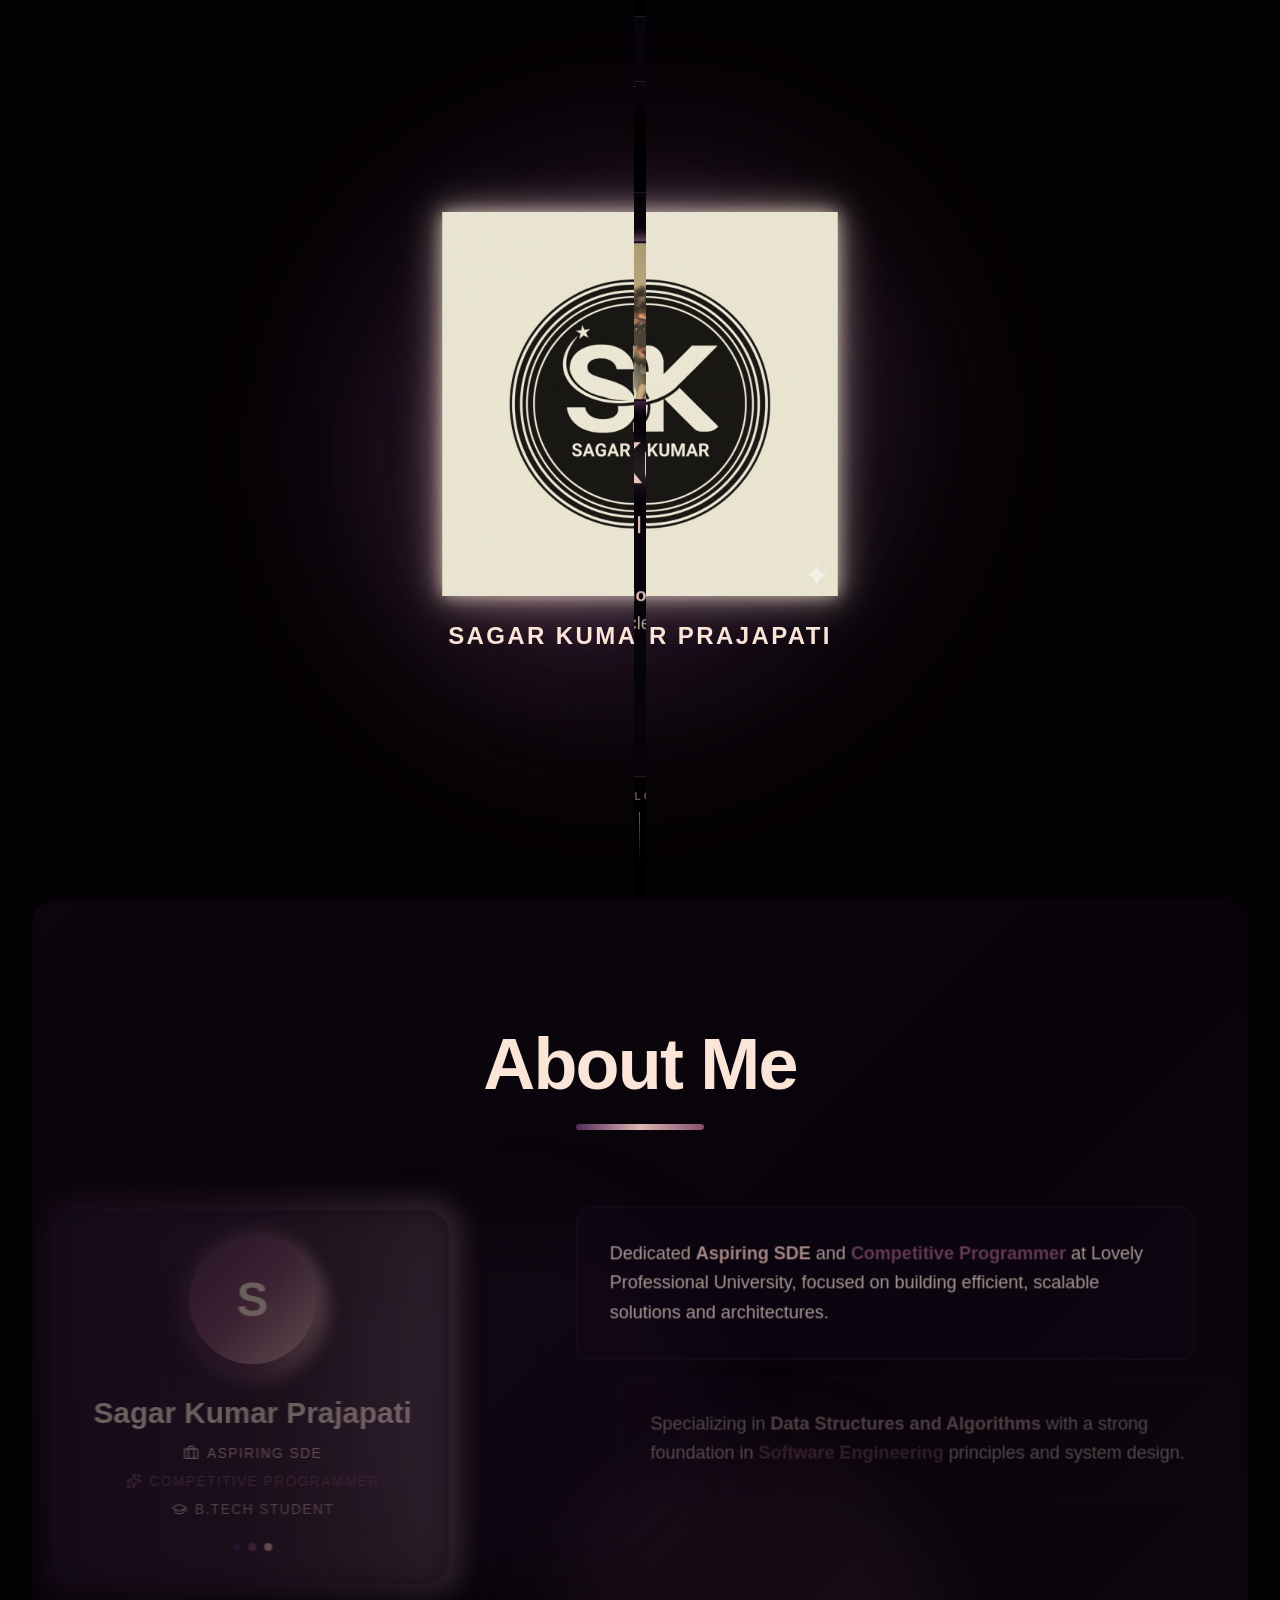
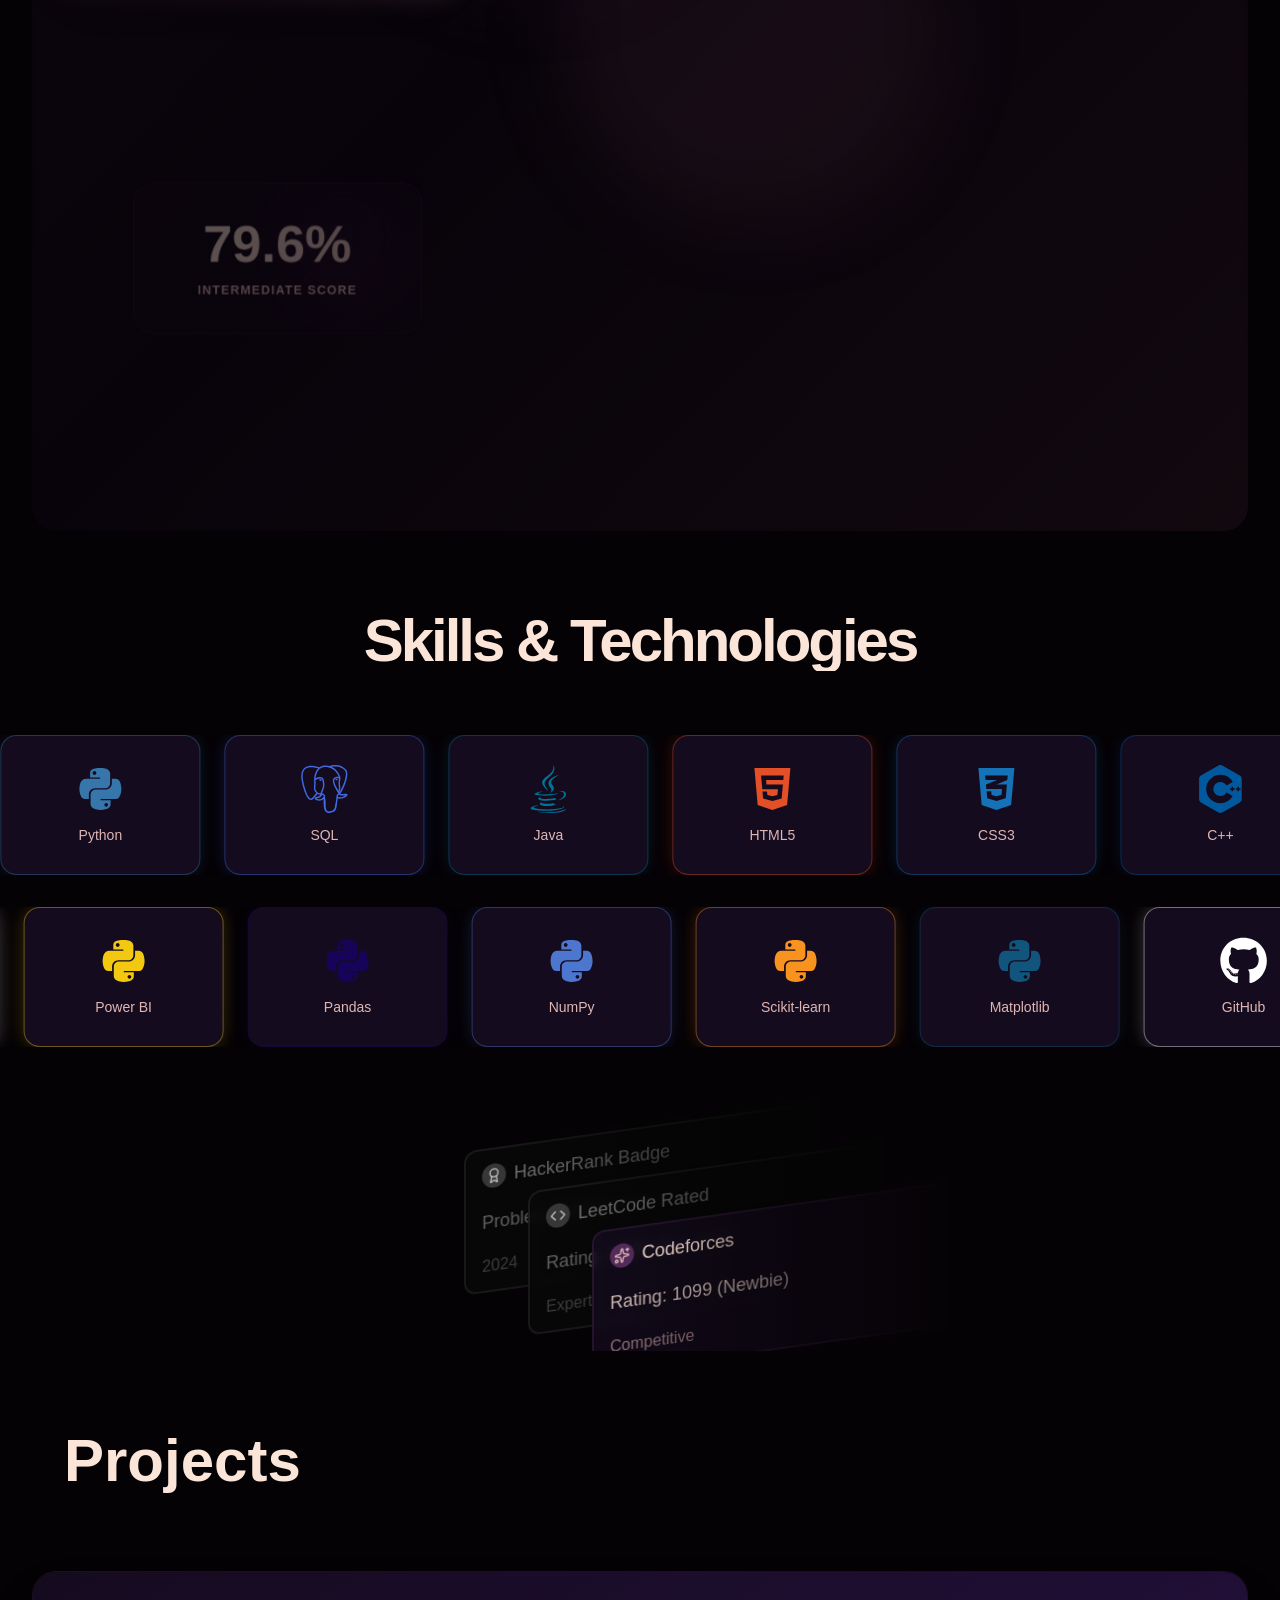
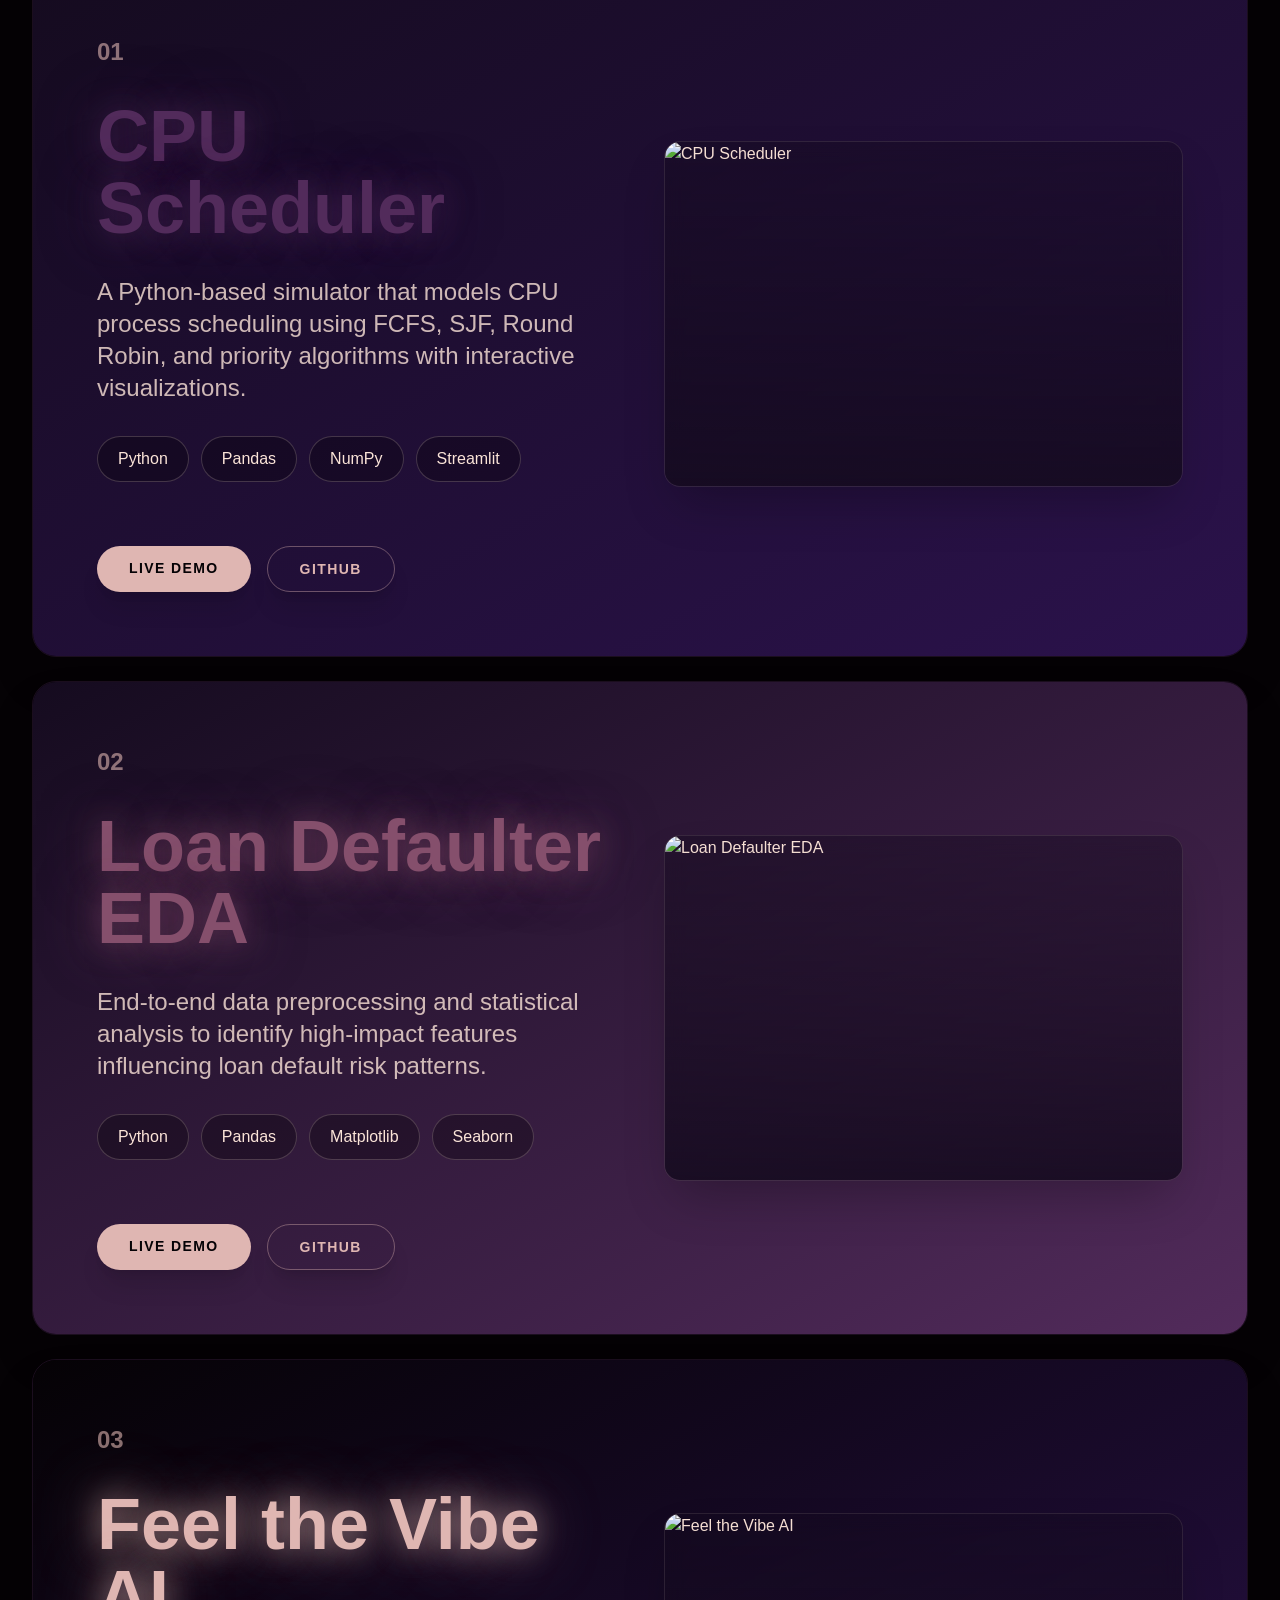
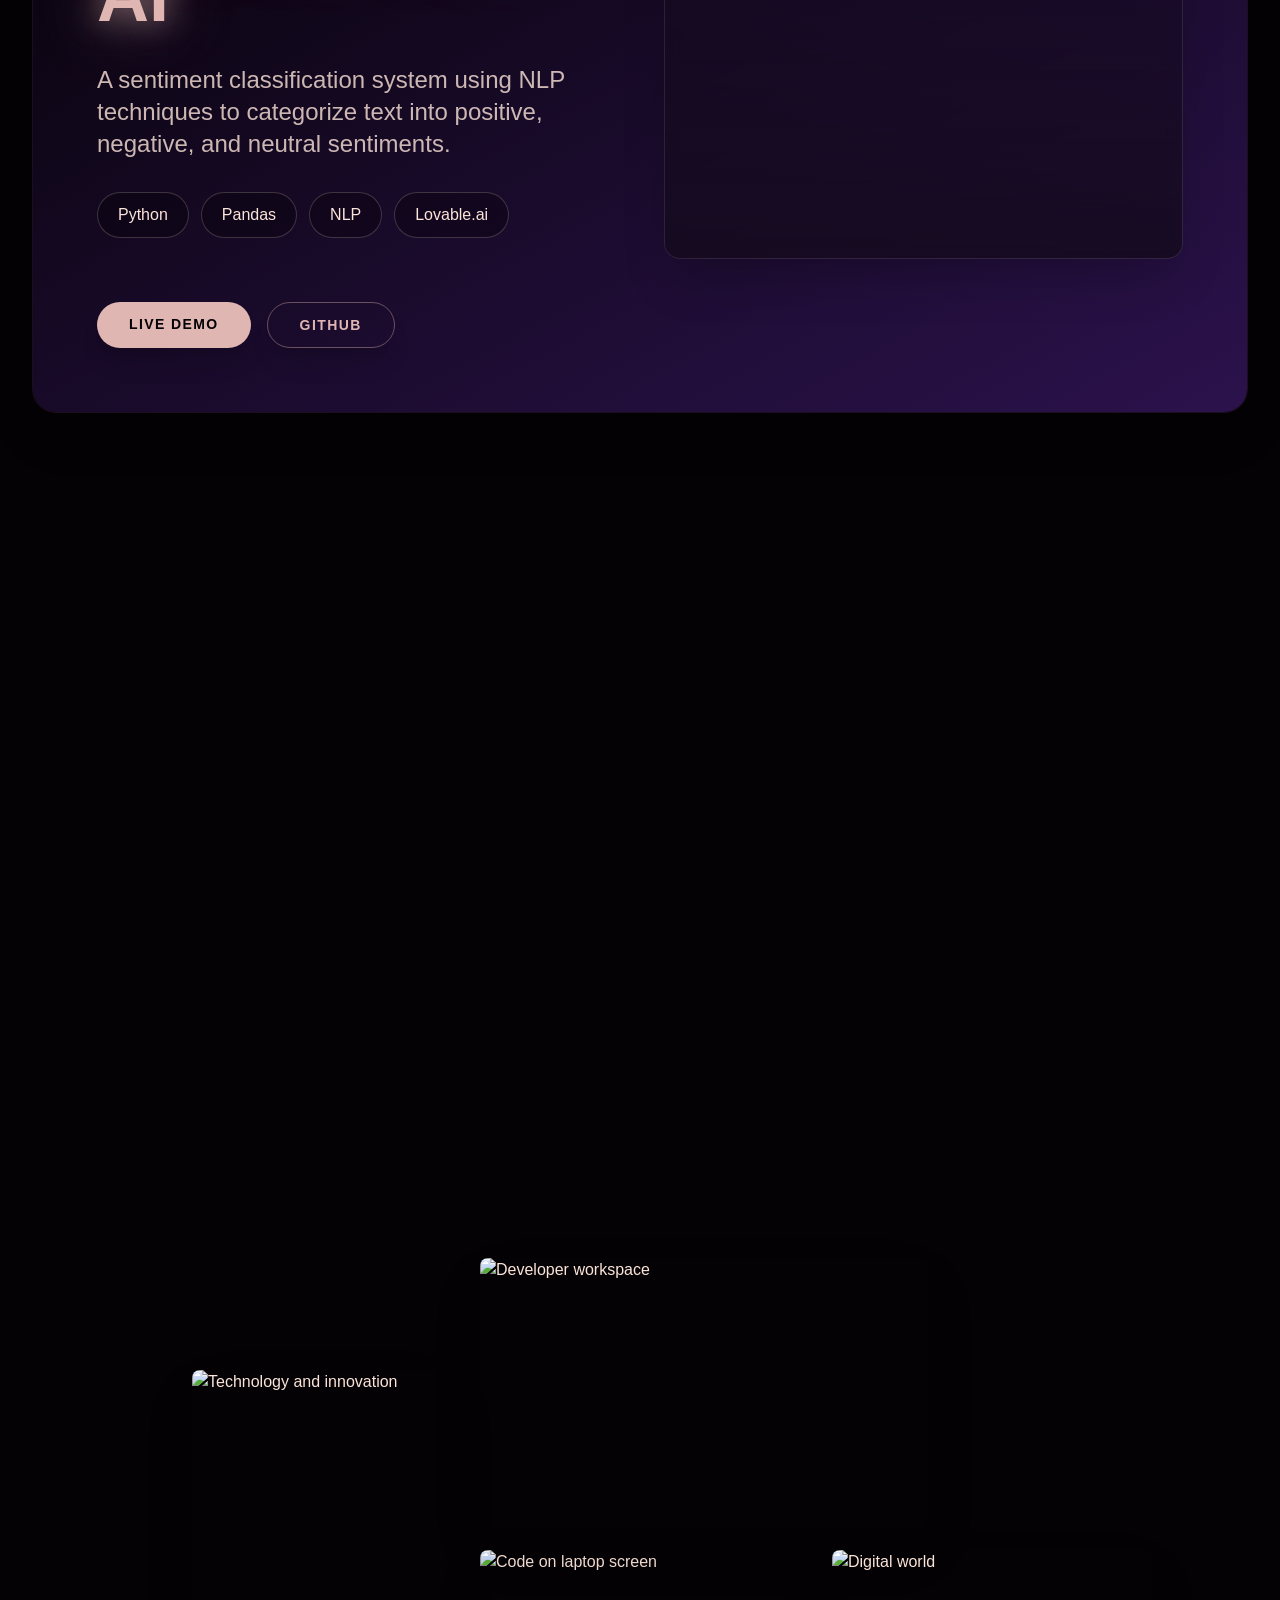
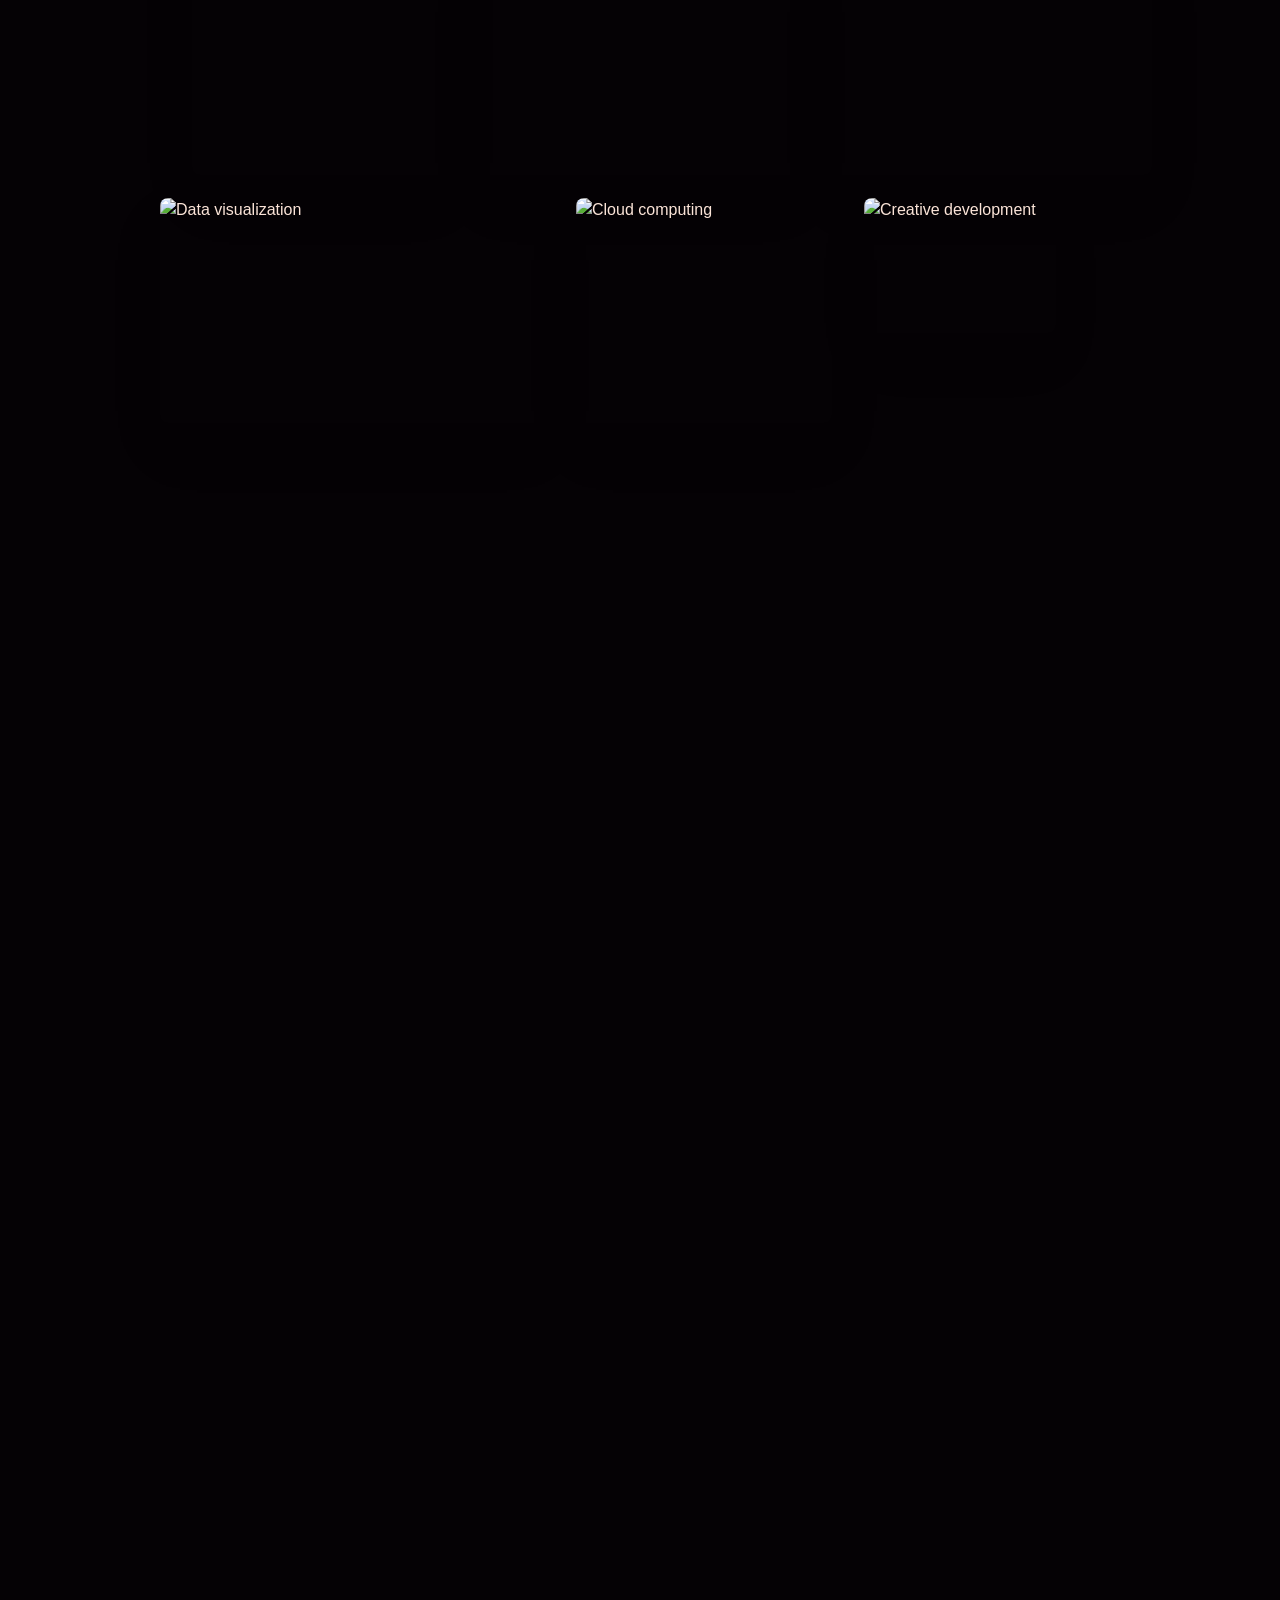
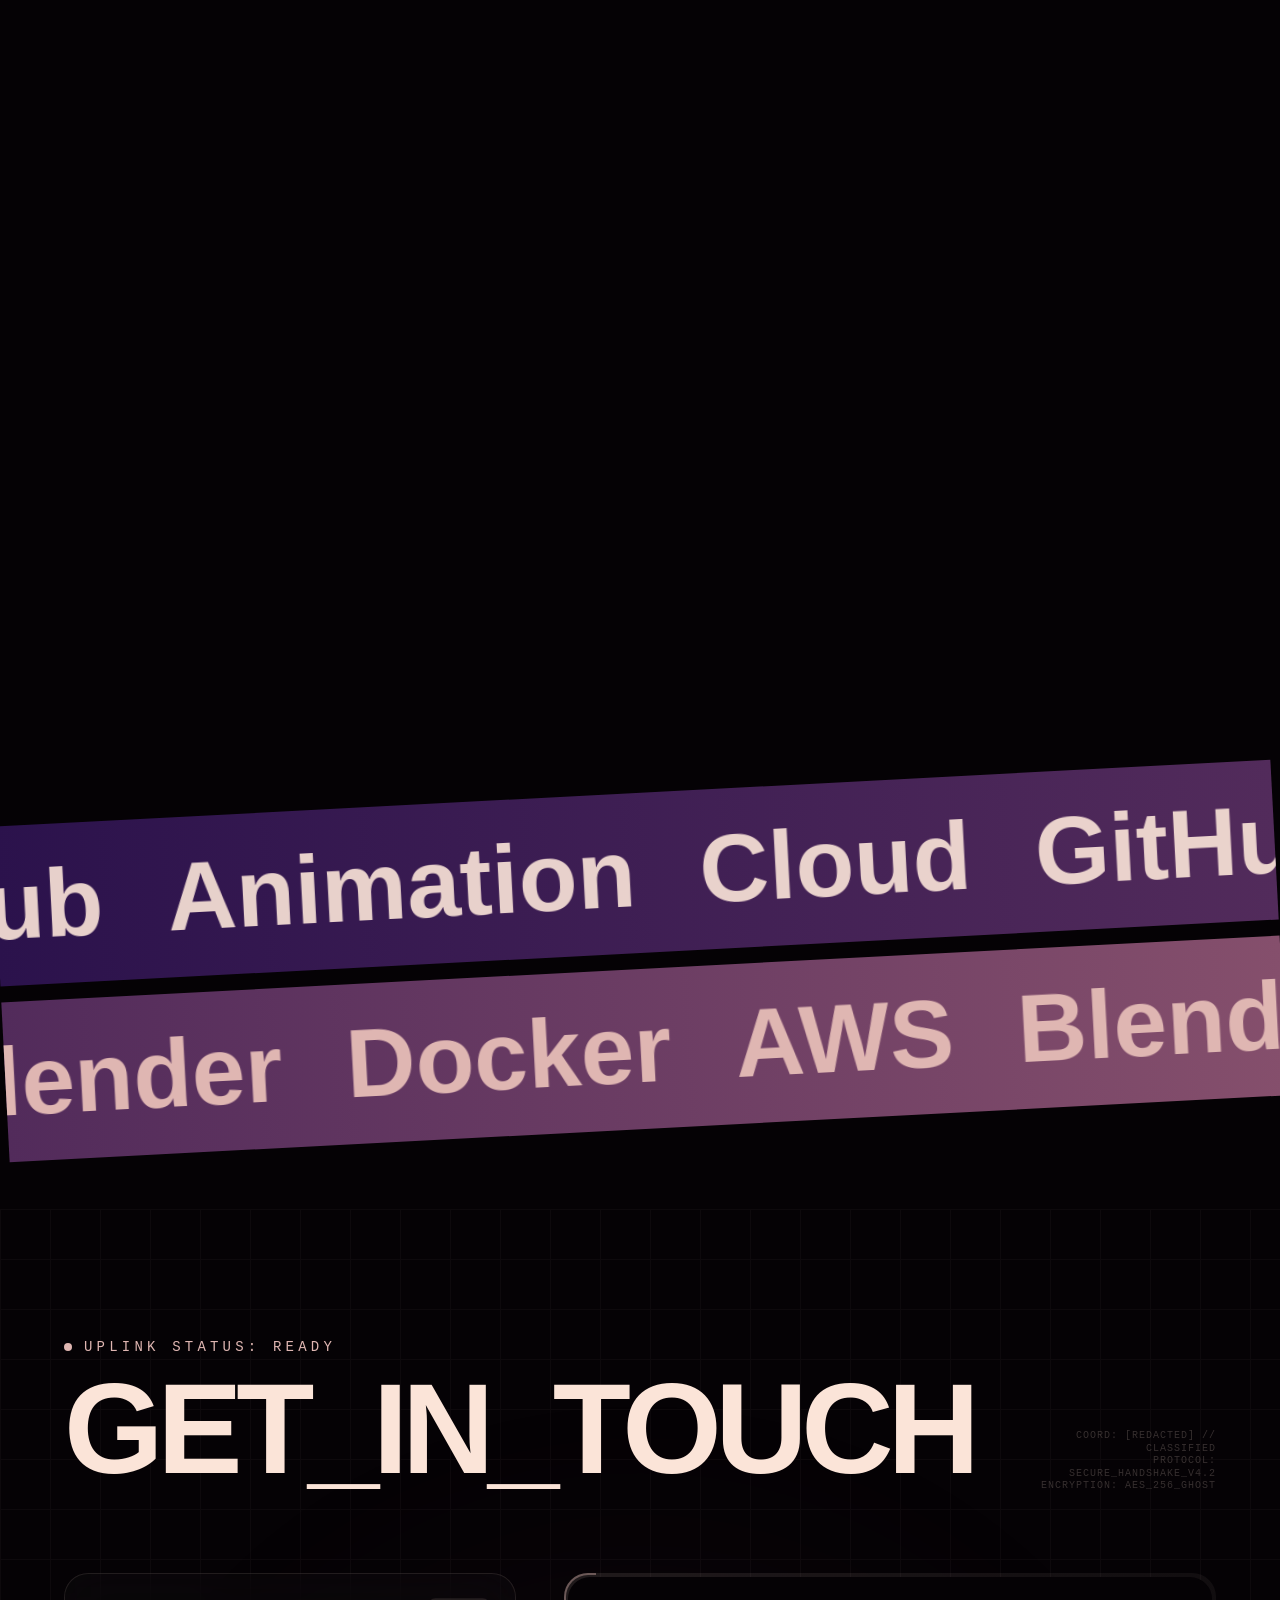
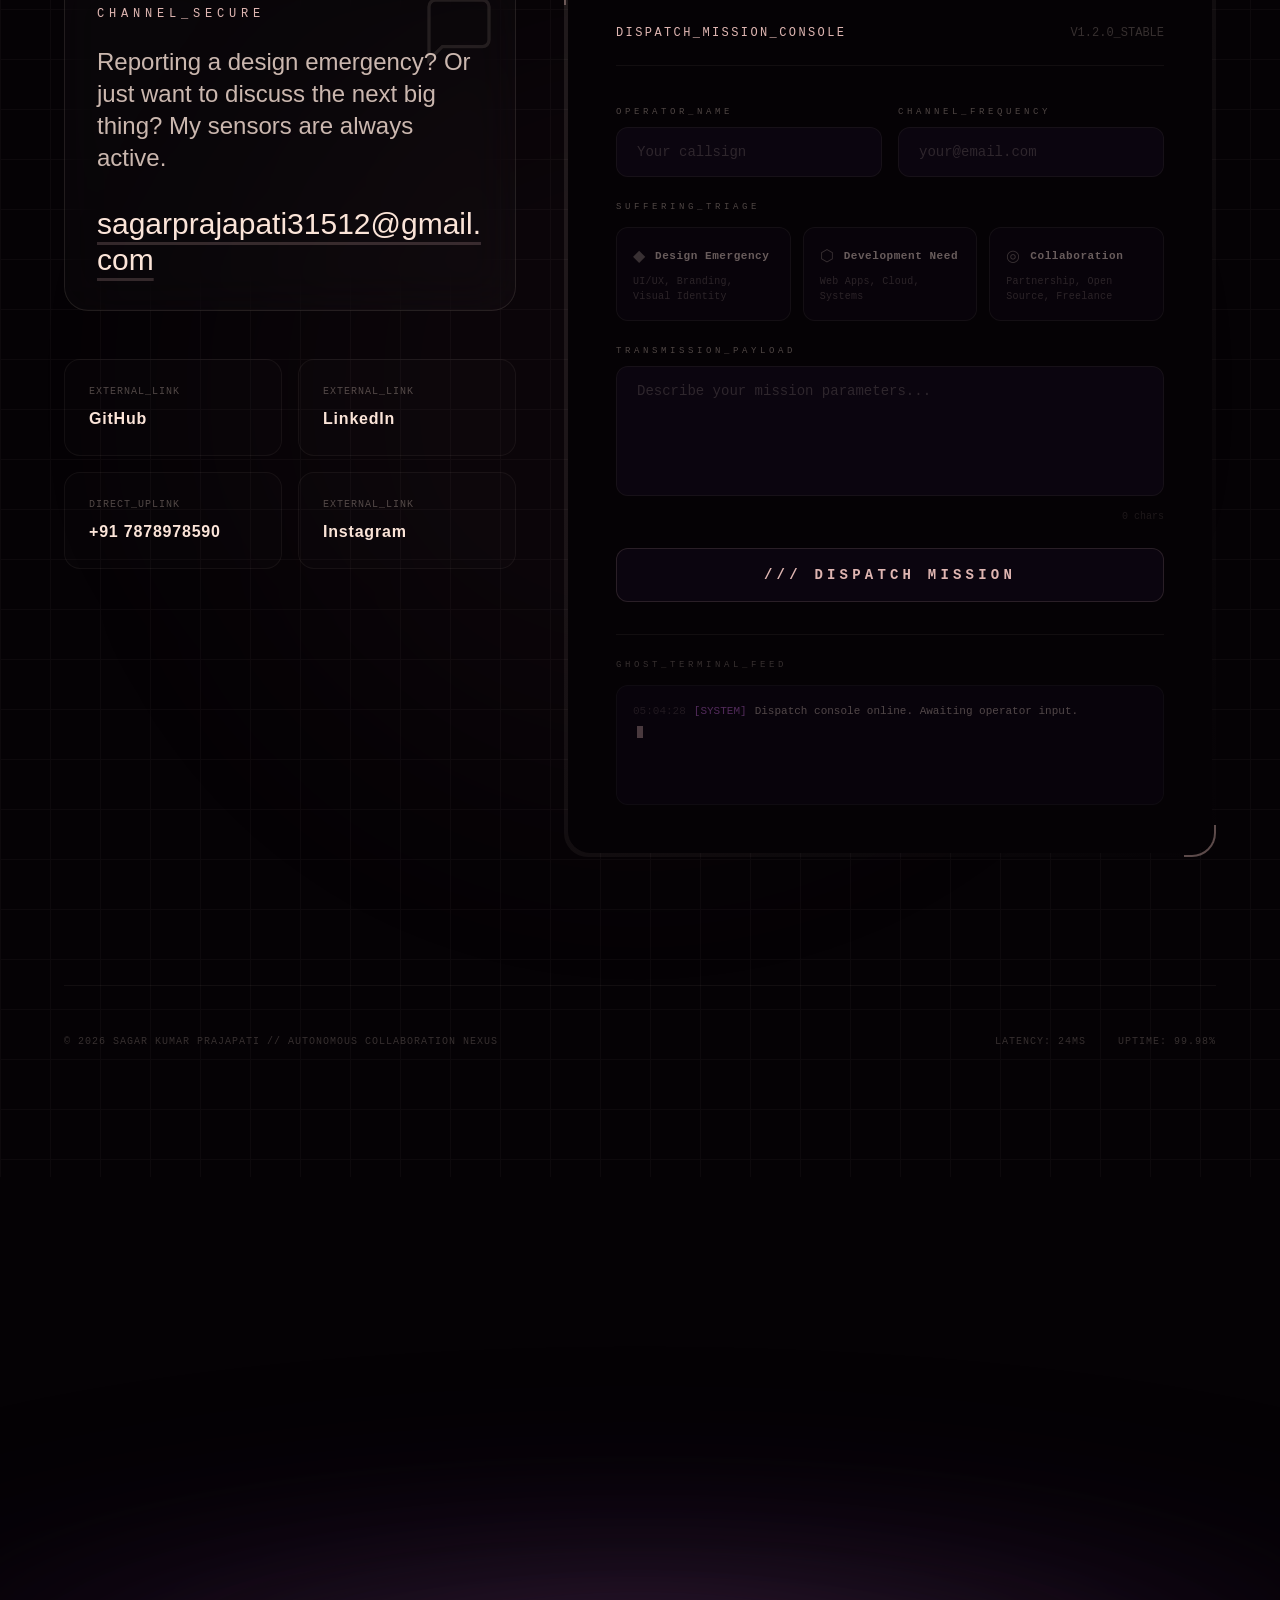
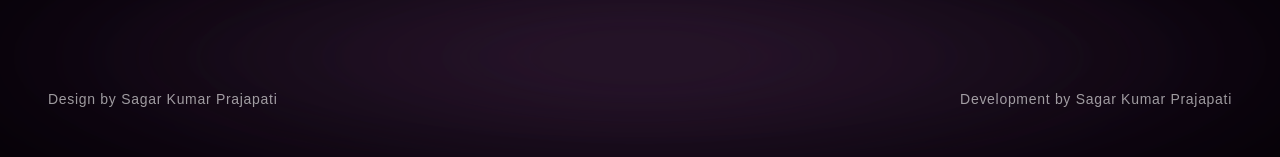
==== commit 77339ea5: "deploy: 0fd3823a9f3d9cd424ad31465a9cf8c938f0a698" ====
--- a/index.html
+++ b/index.html
@@ -28,7 +28,7 @@
   <meta name="twitter:description"
     content="Aspiring Software Development Engineer and Competitive Programmer — Scalable Applications, Algorithms, and Efficient Problem Solving." />
   <meta name="twitter:image" content="https://sagar471-1.github.io/cpu_scheduler_preview_1772267471236.png" />
-  <script type="module" crossorigin src="/assets/index-MJn45rpH.js"></script>
+  <script type="module" crossorigin src="/assets/index-WIMpOCz7.js"></script>
   <link rel="stylesheet" crossorigin href="/assets/index-C9mJ9-Hs.css">
 </head>
 
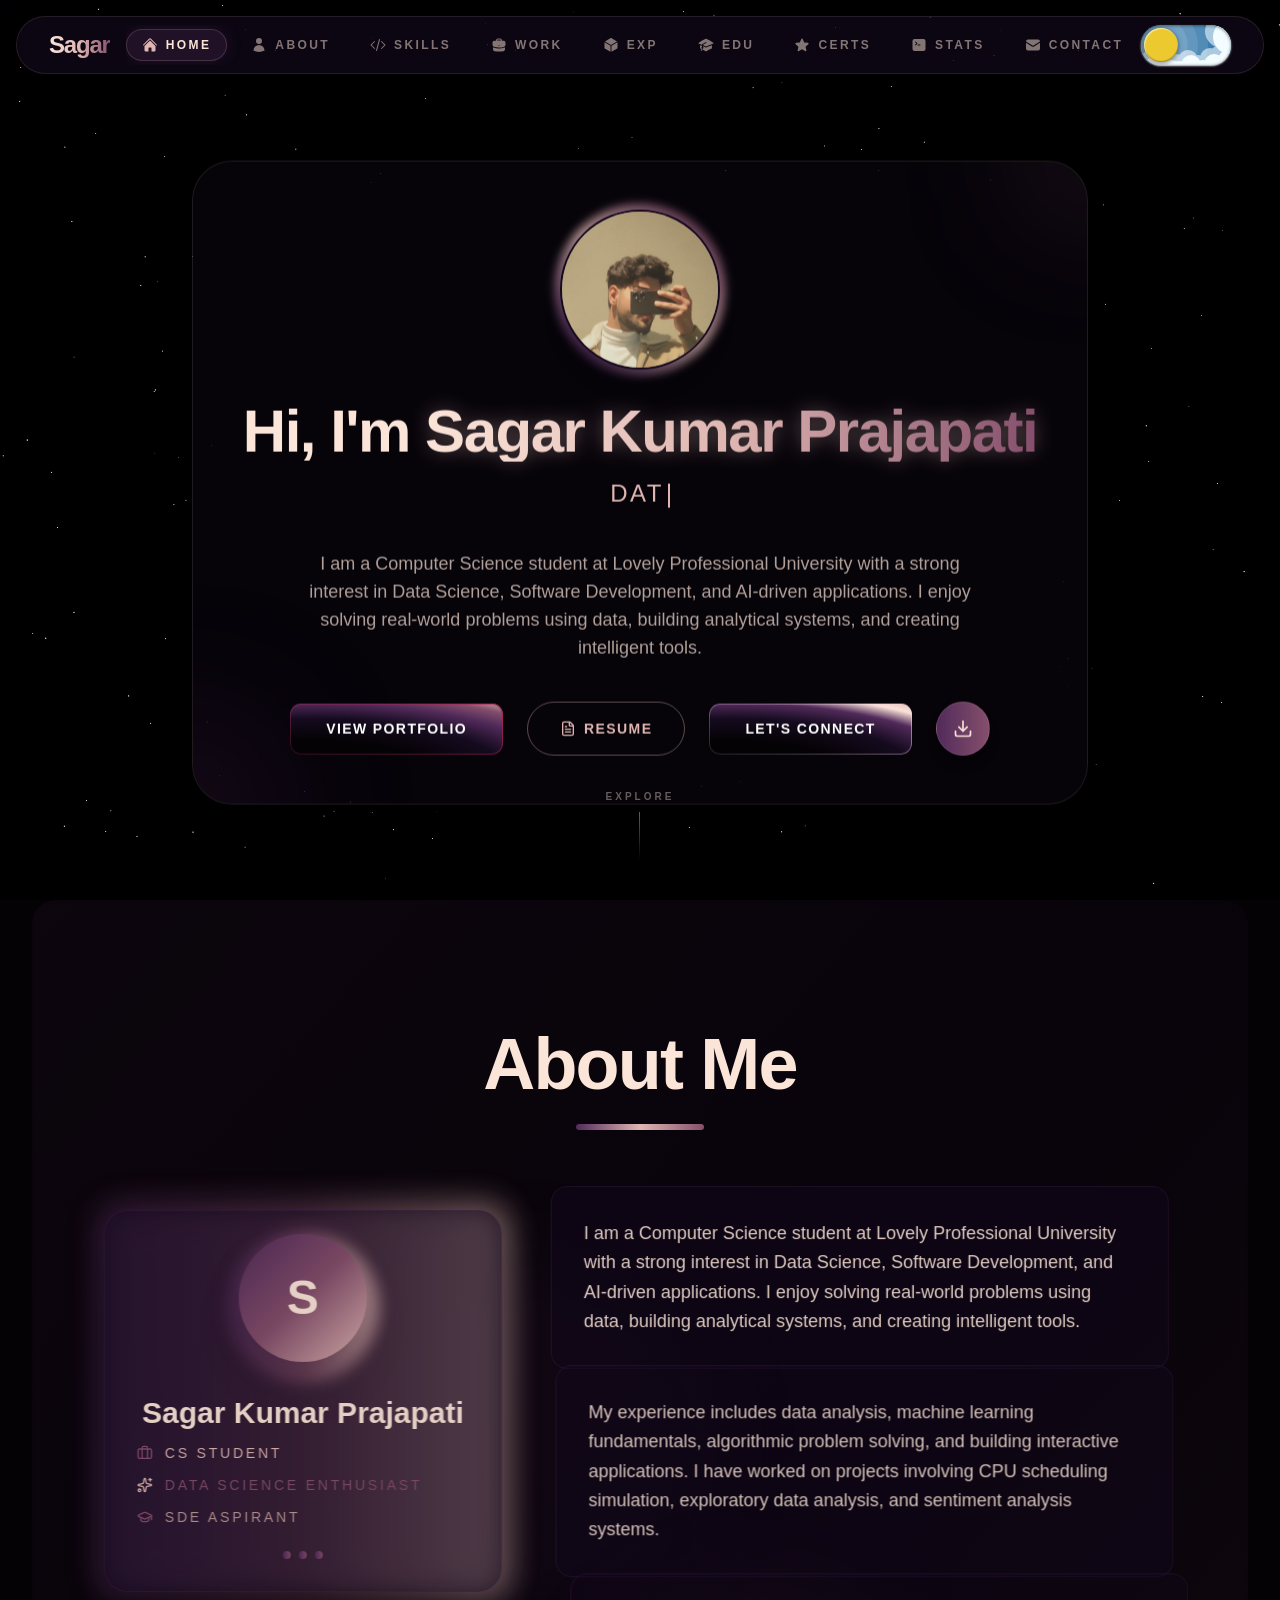
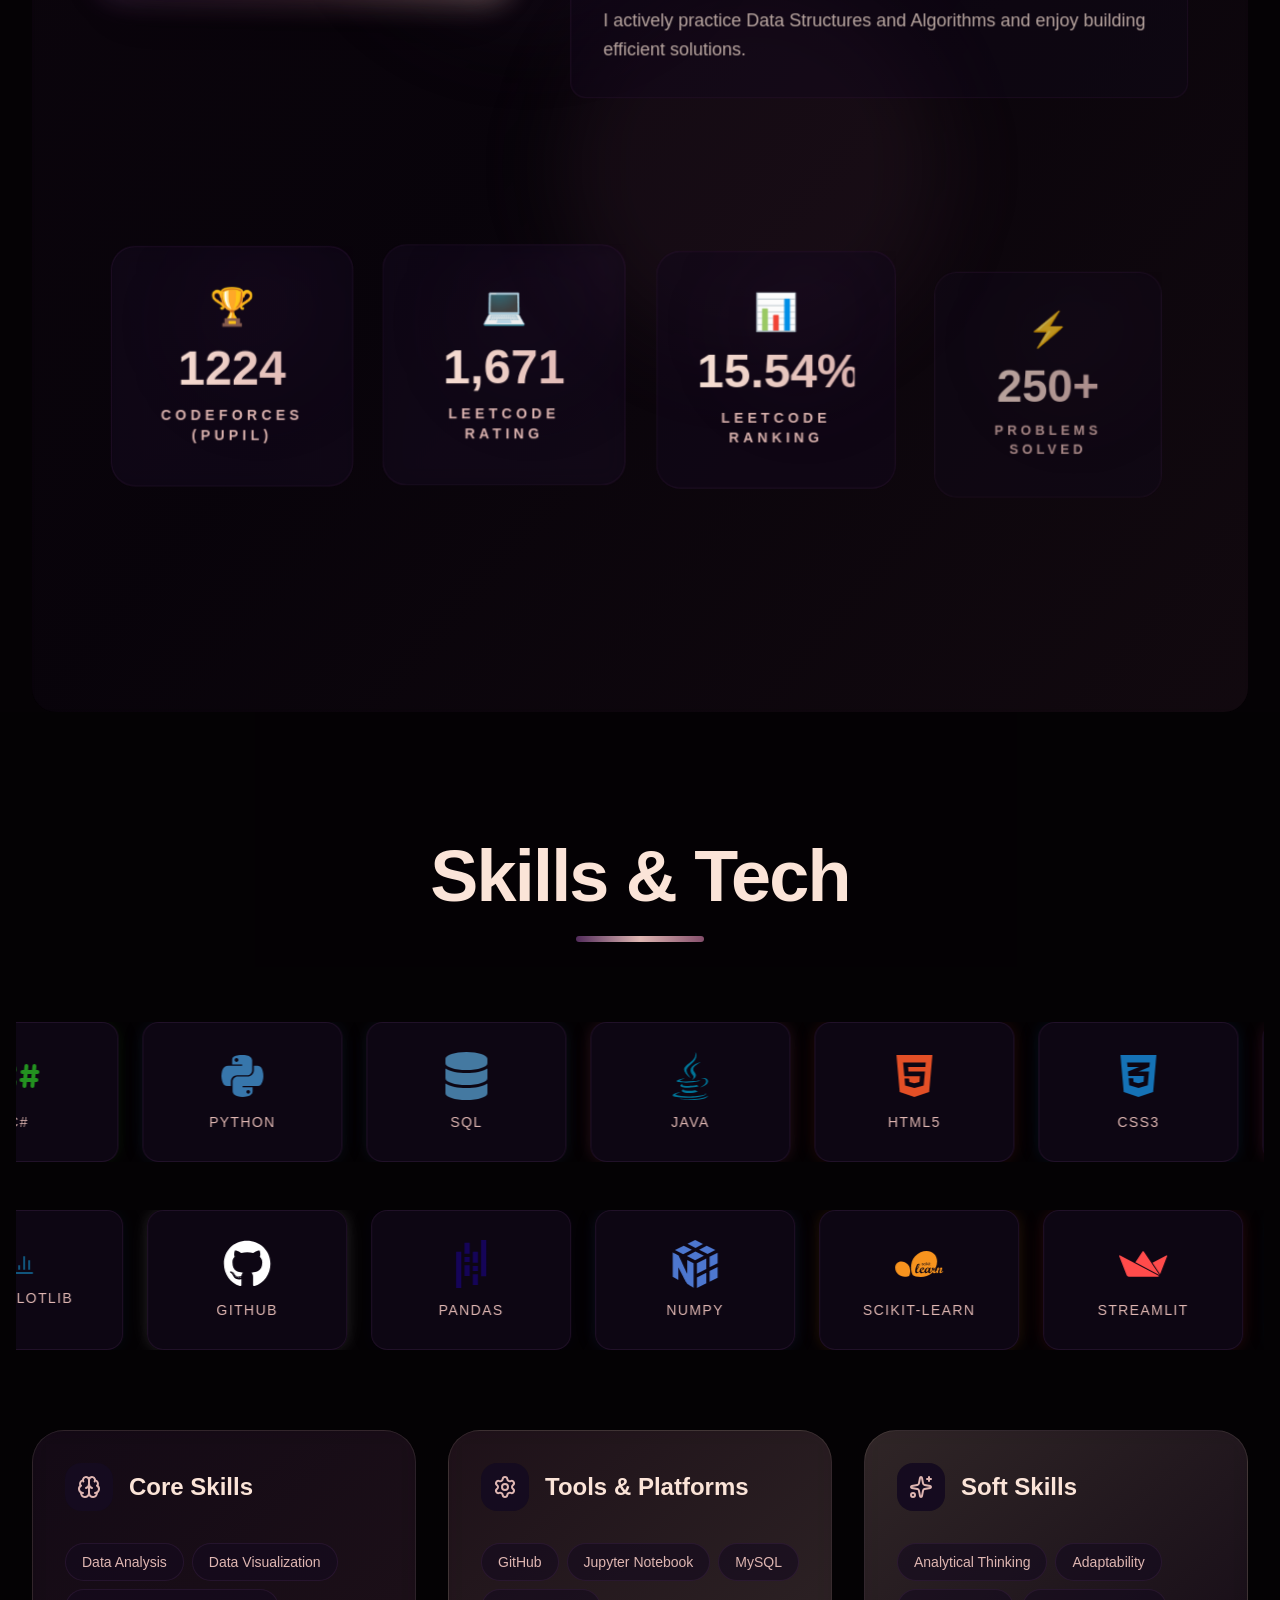
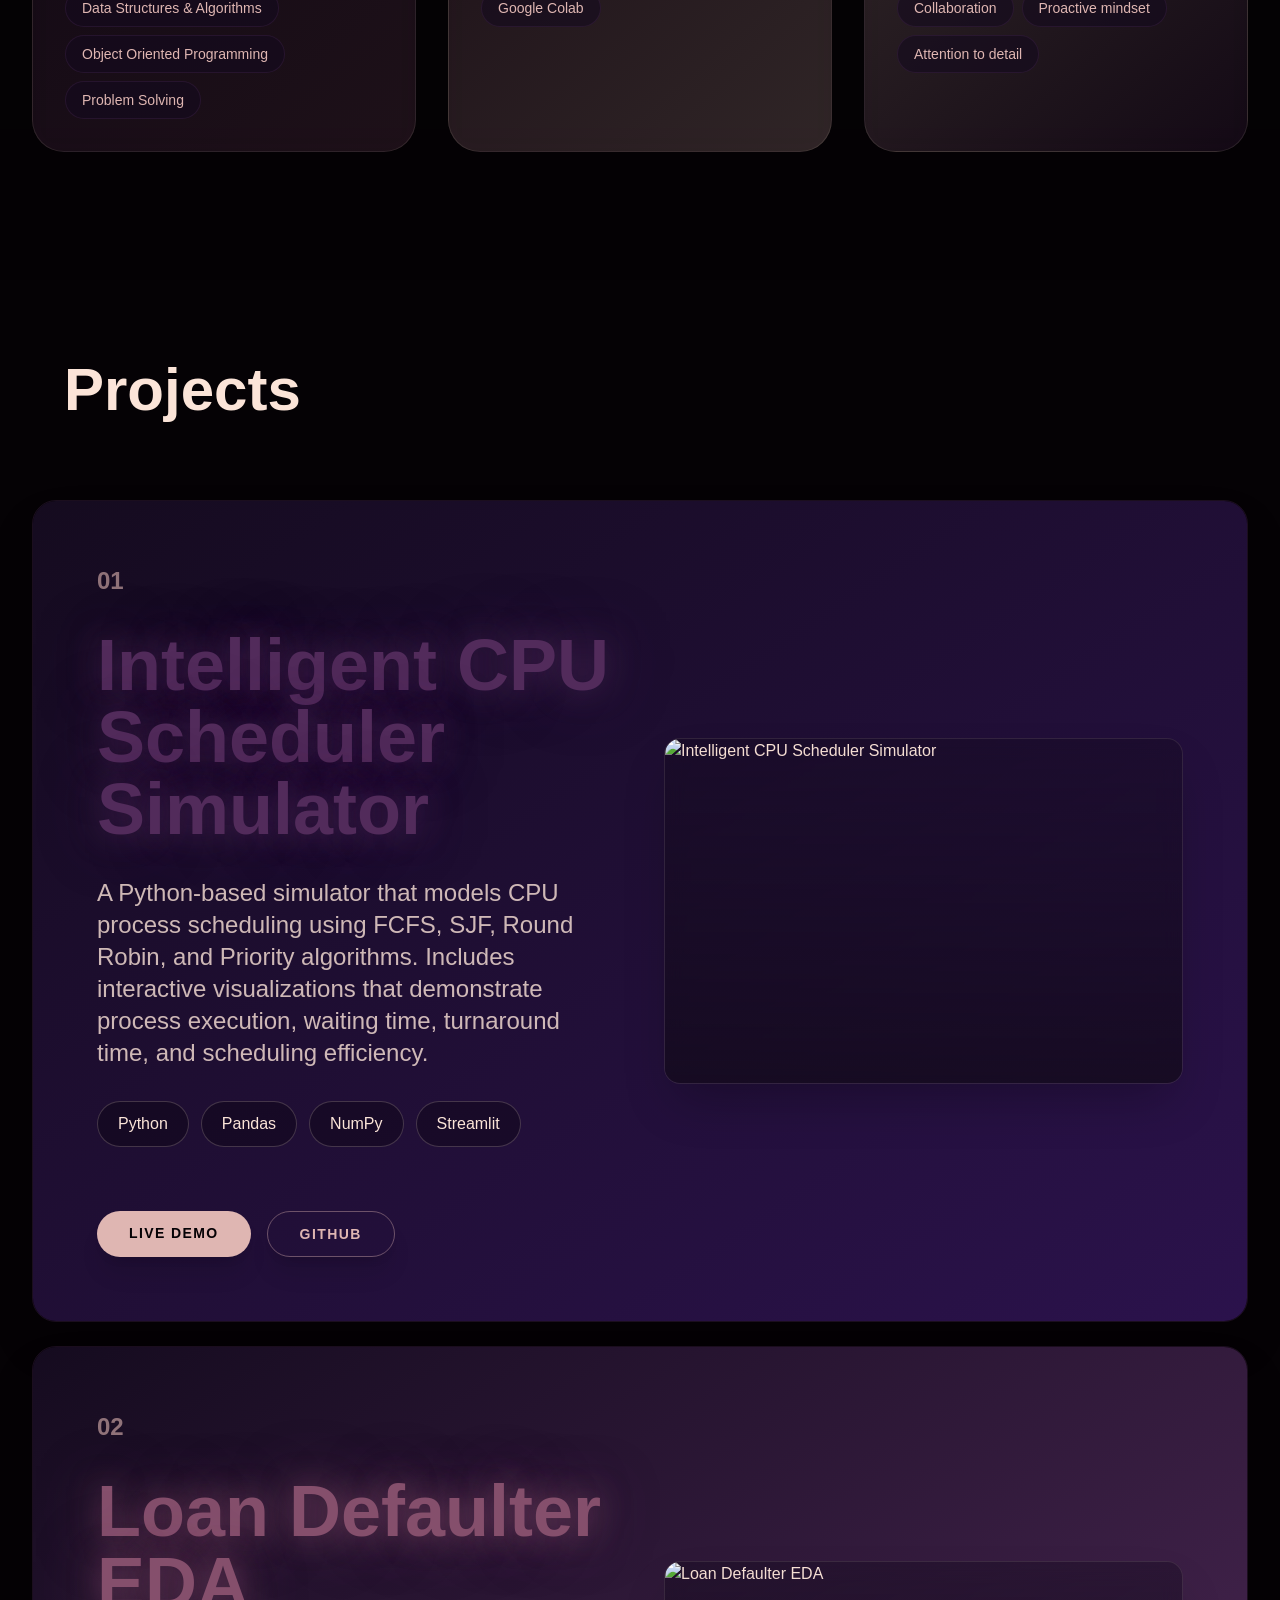
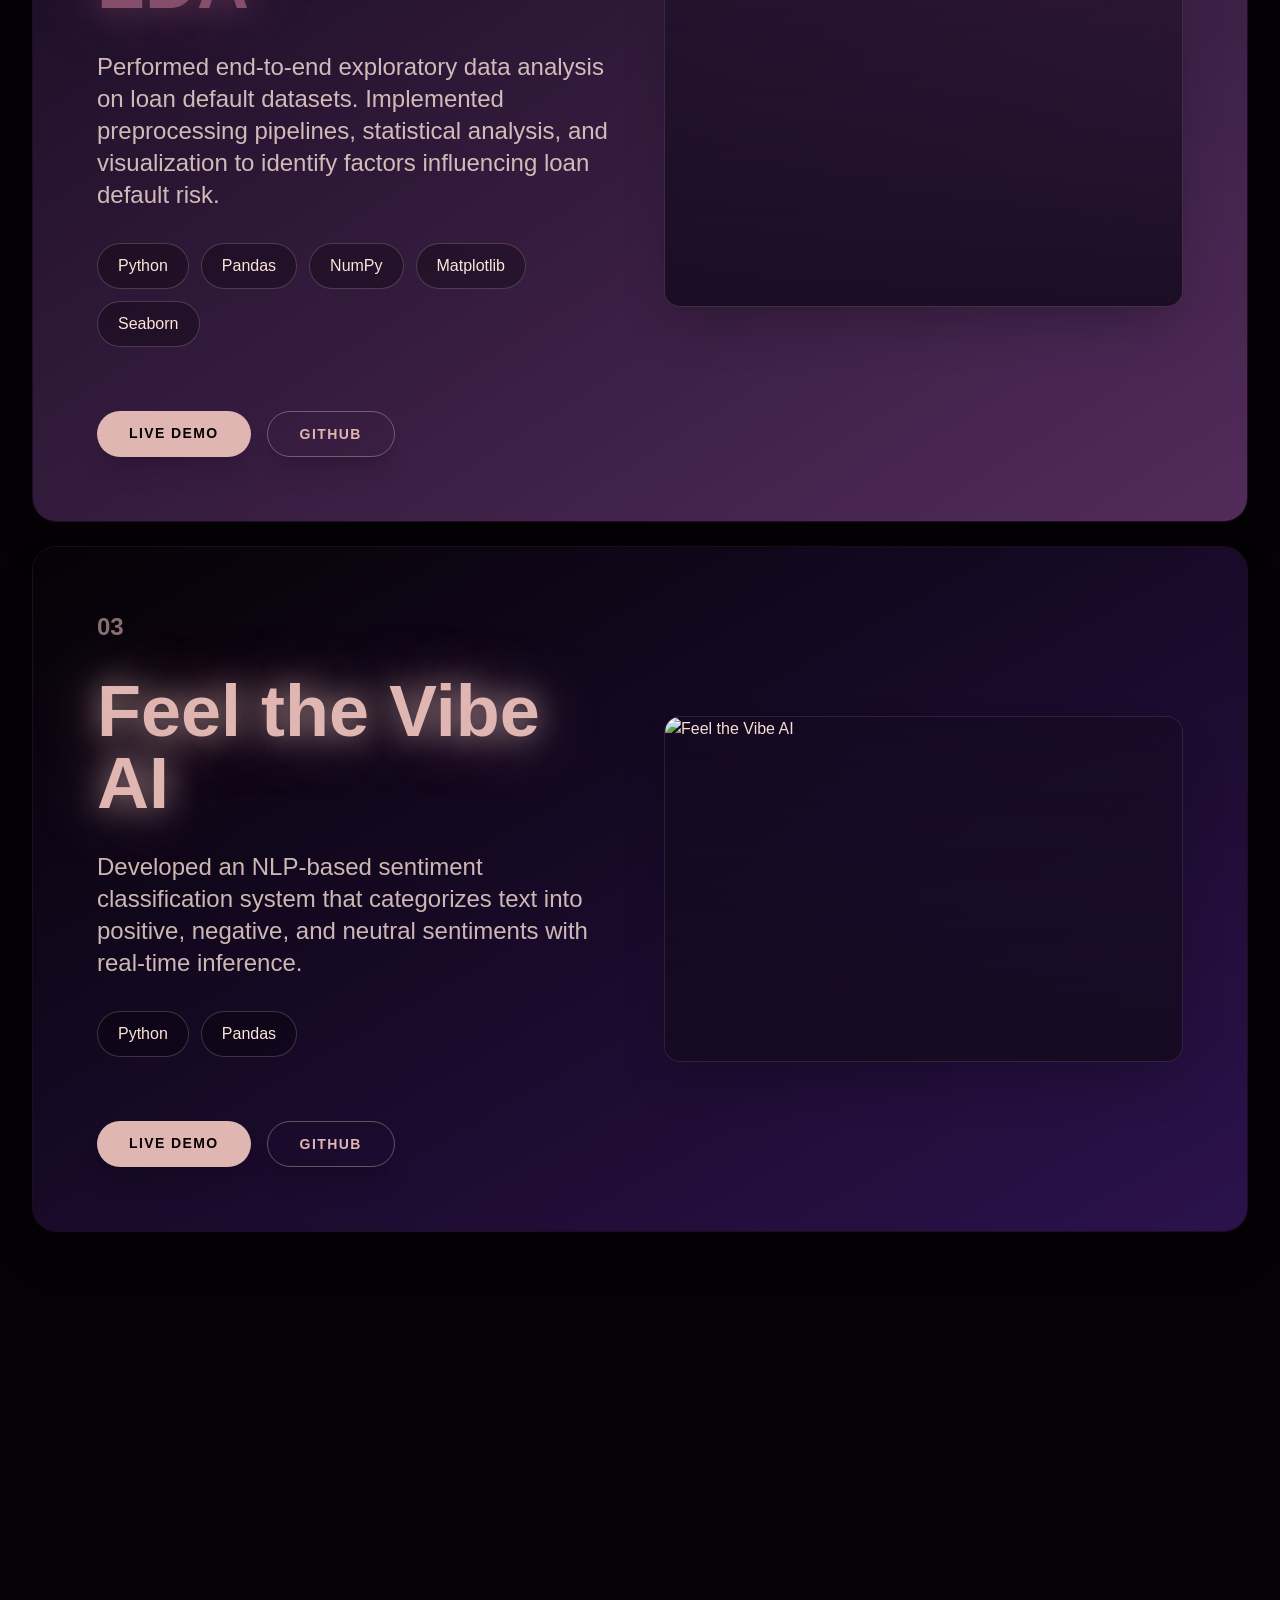
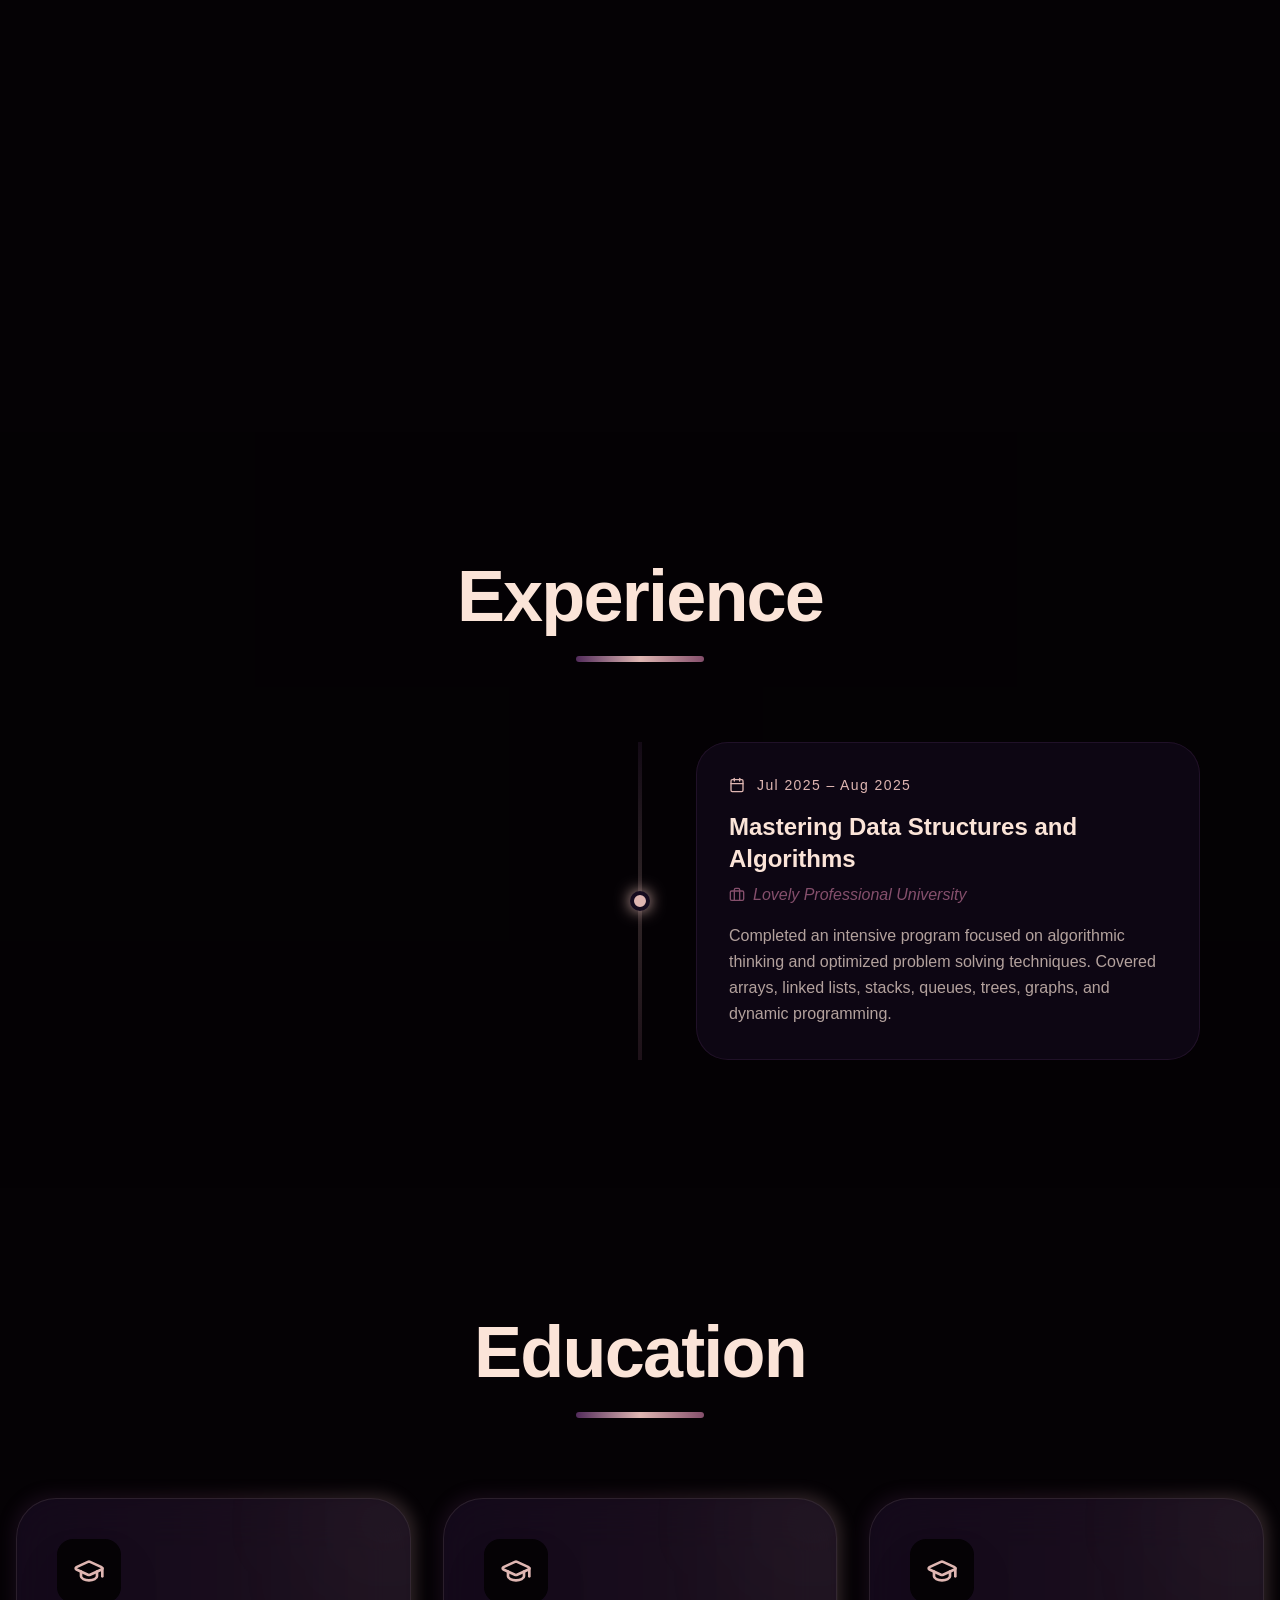
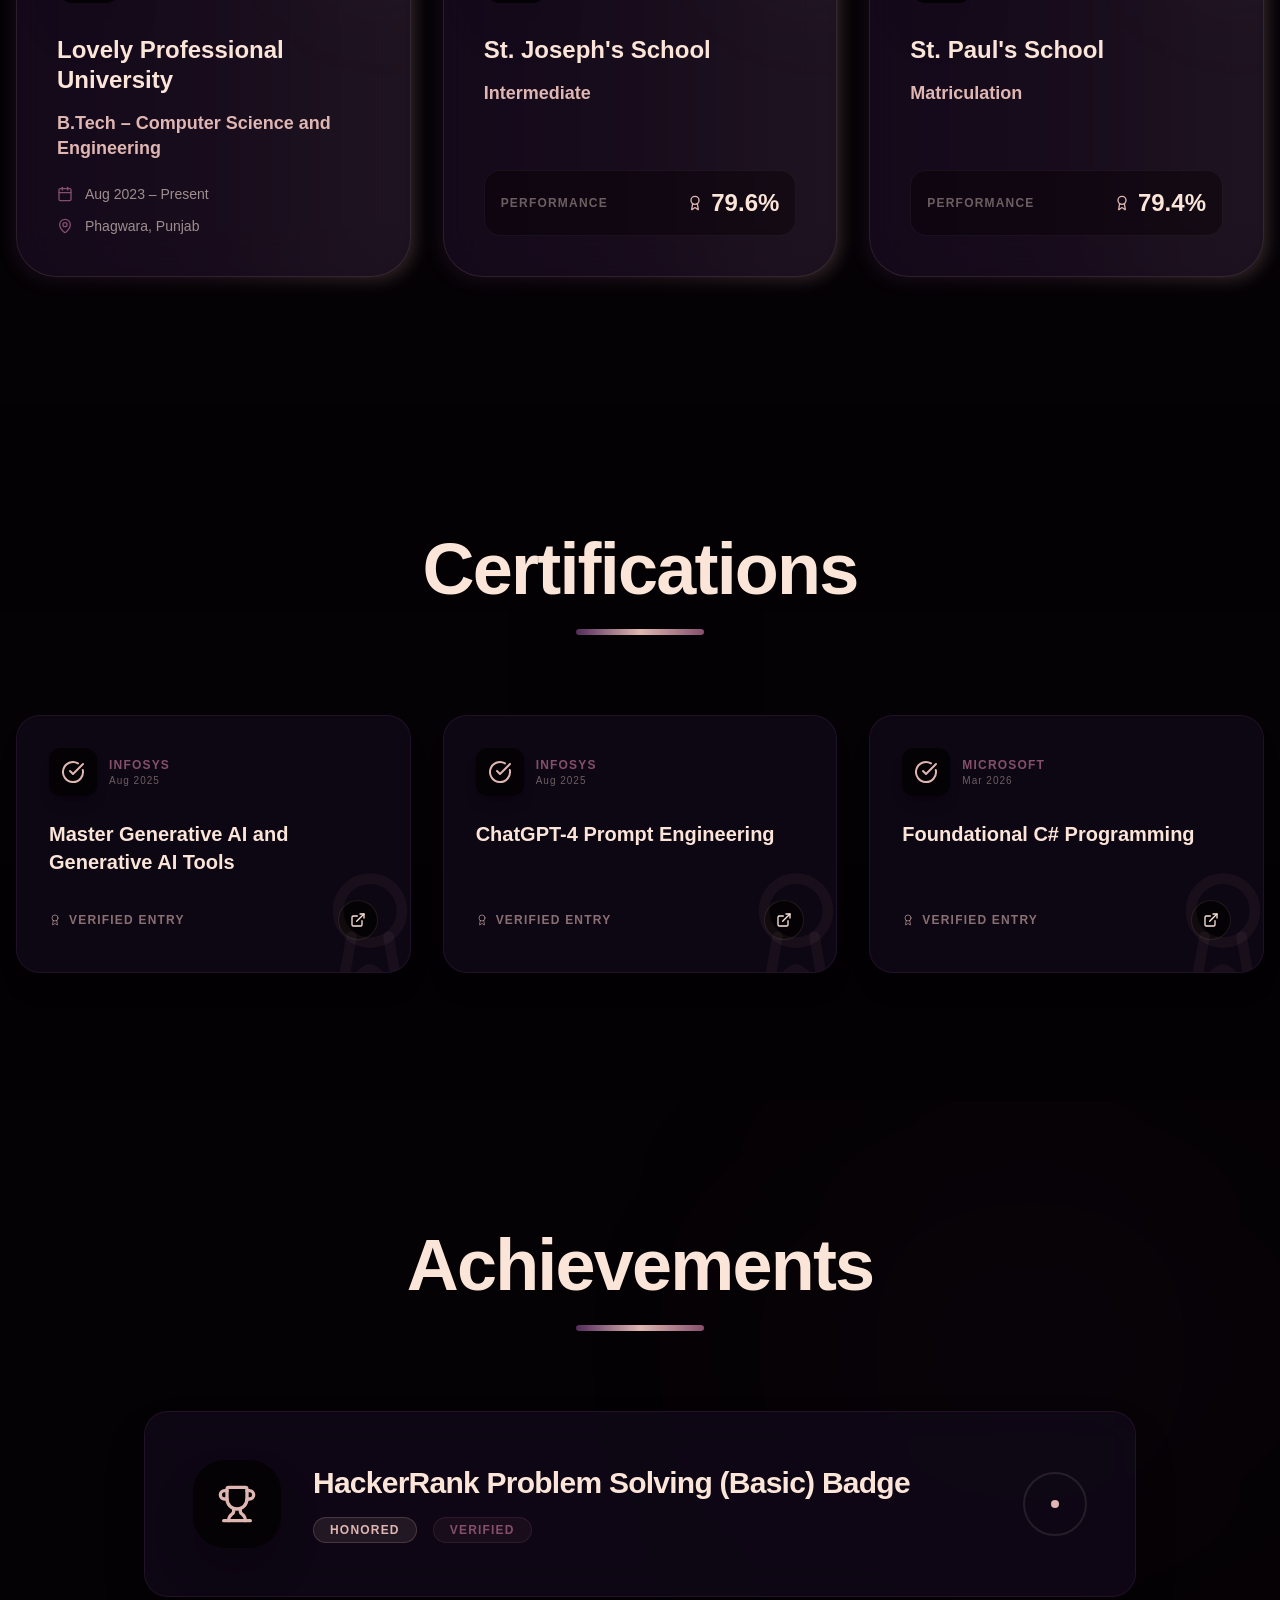
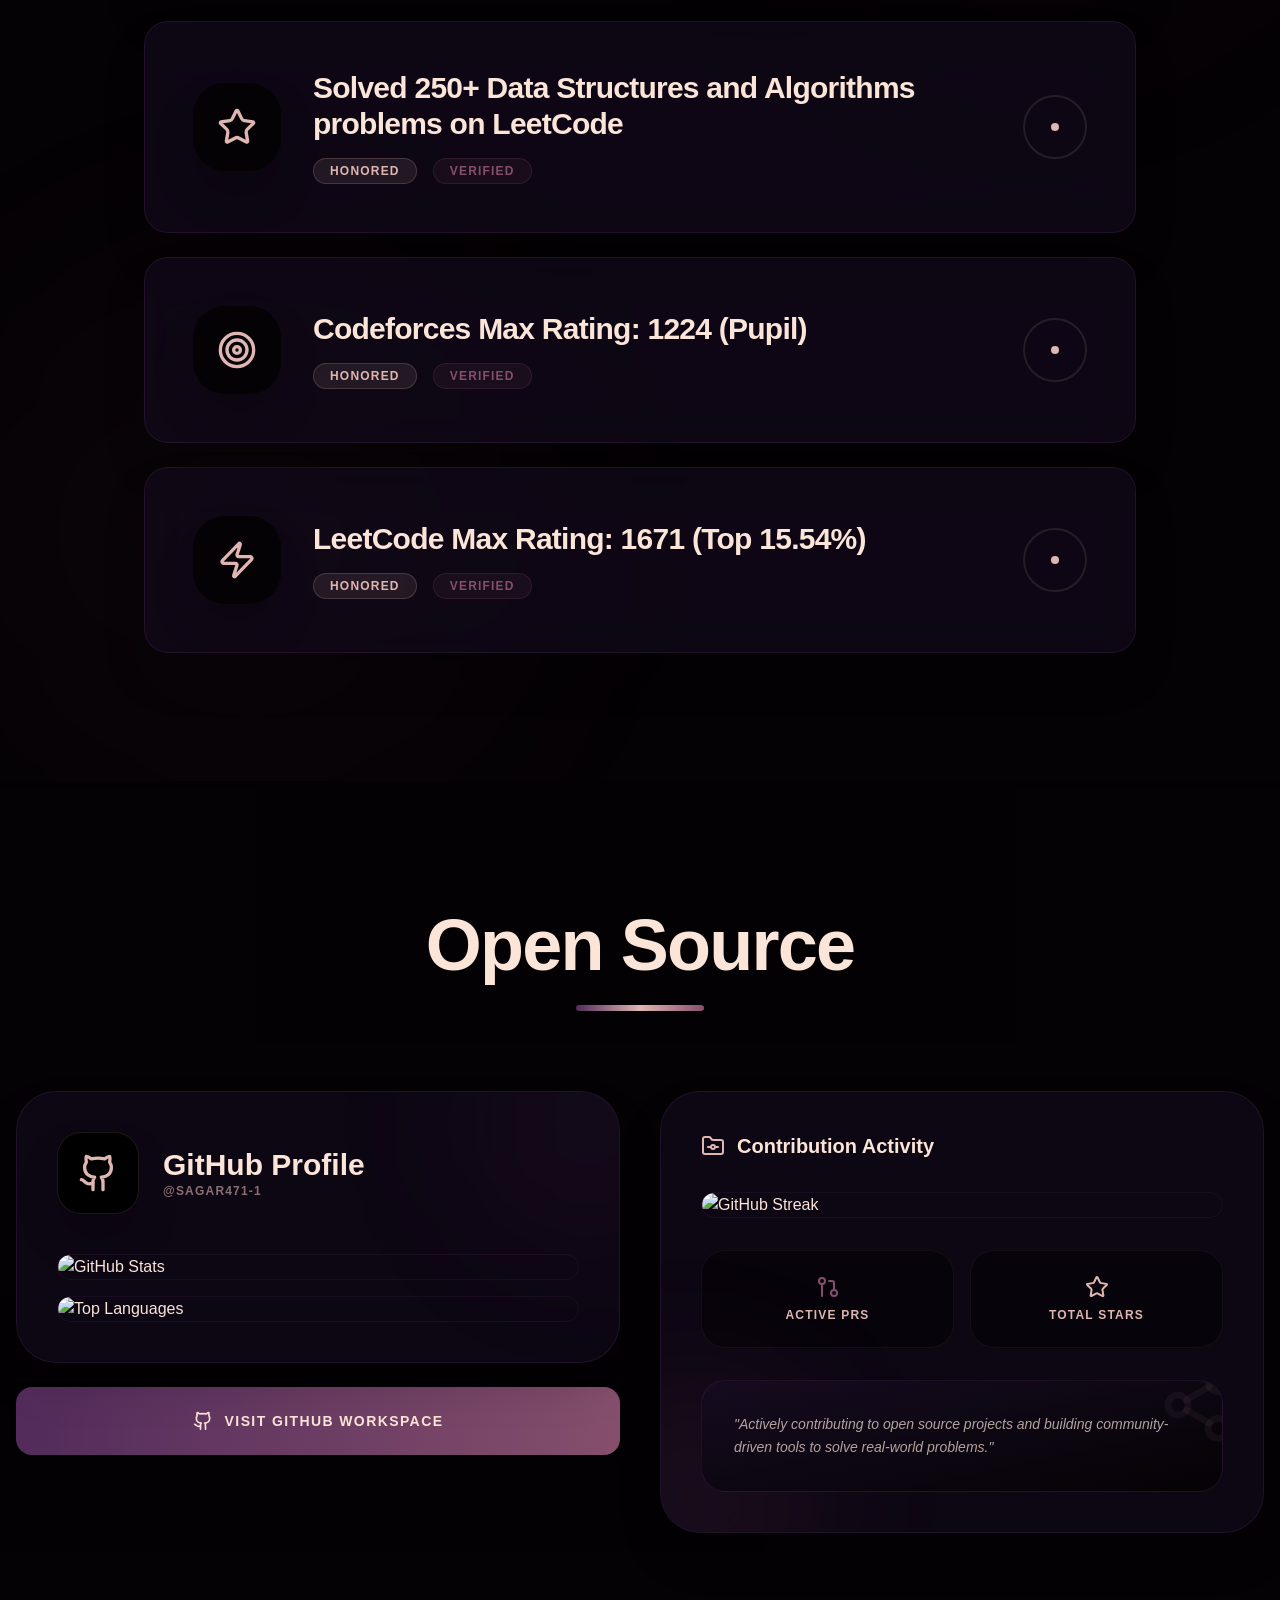
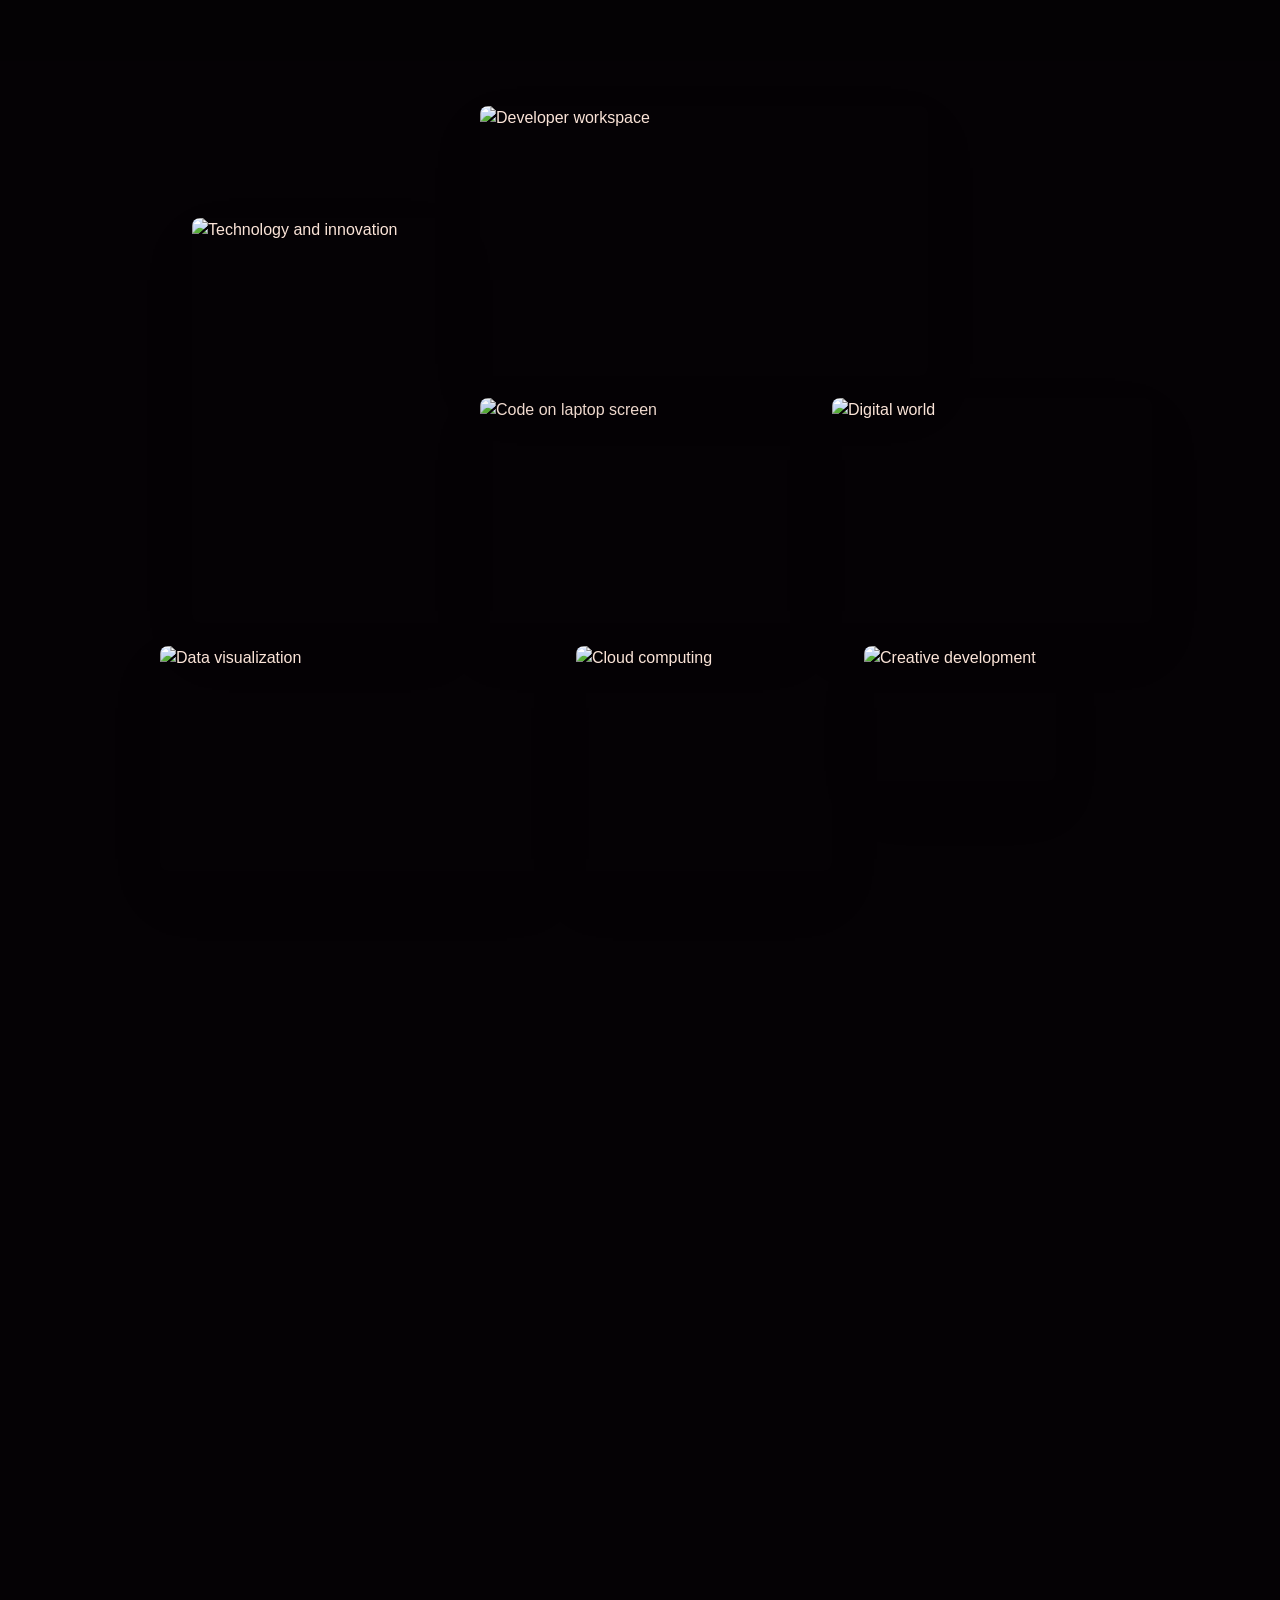
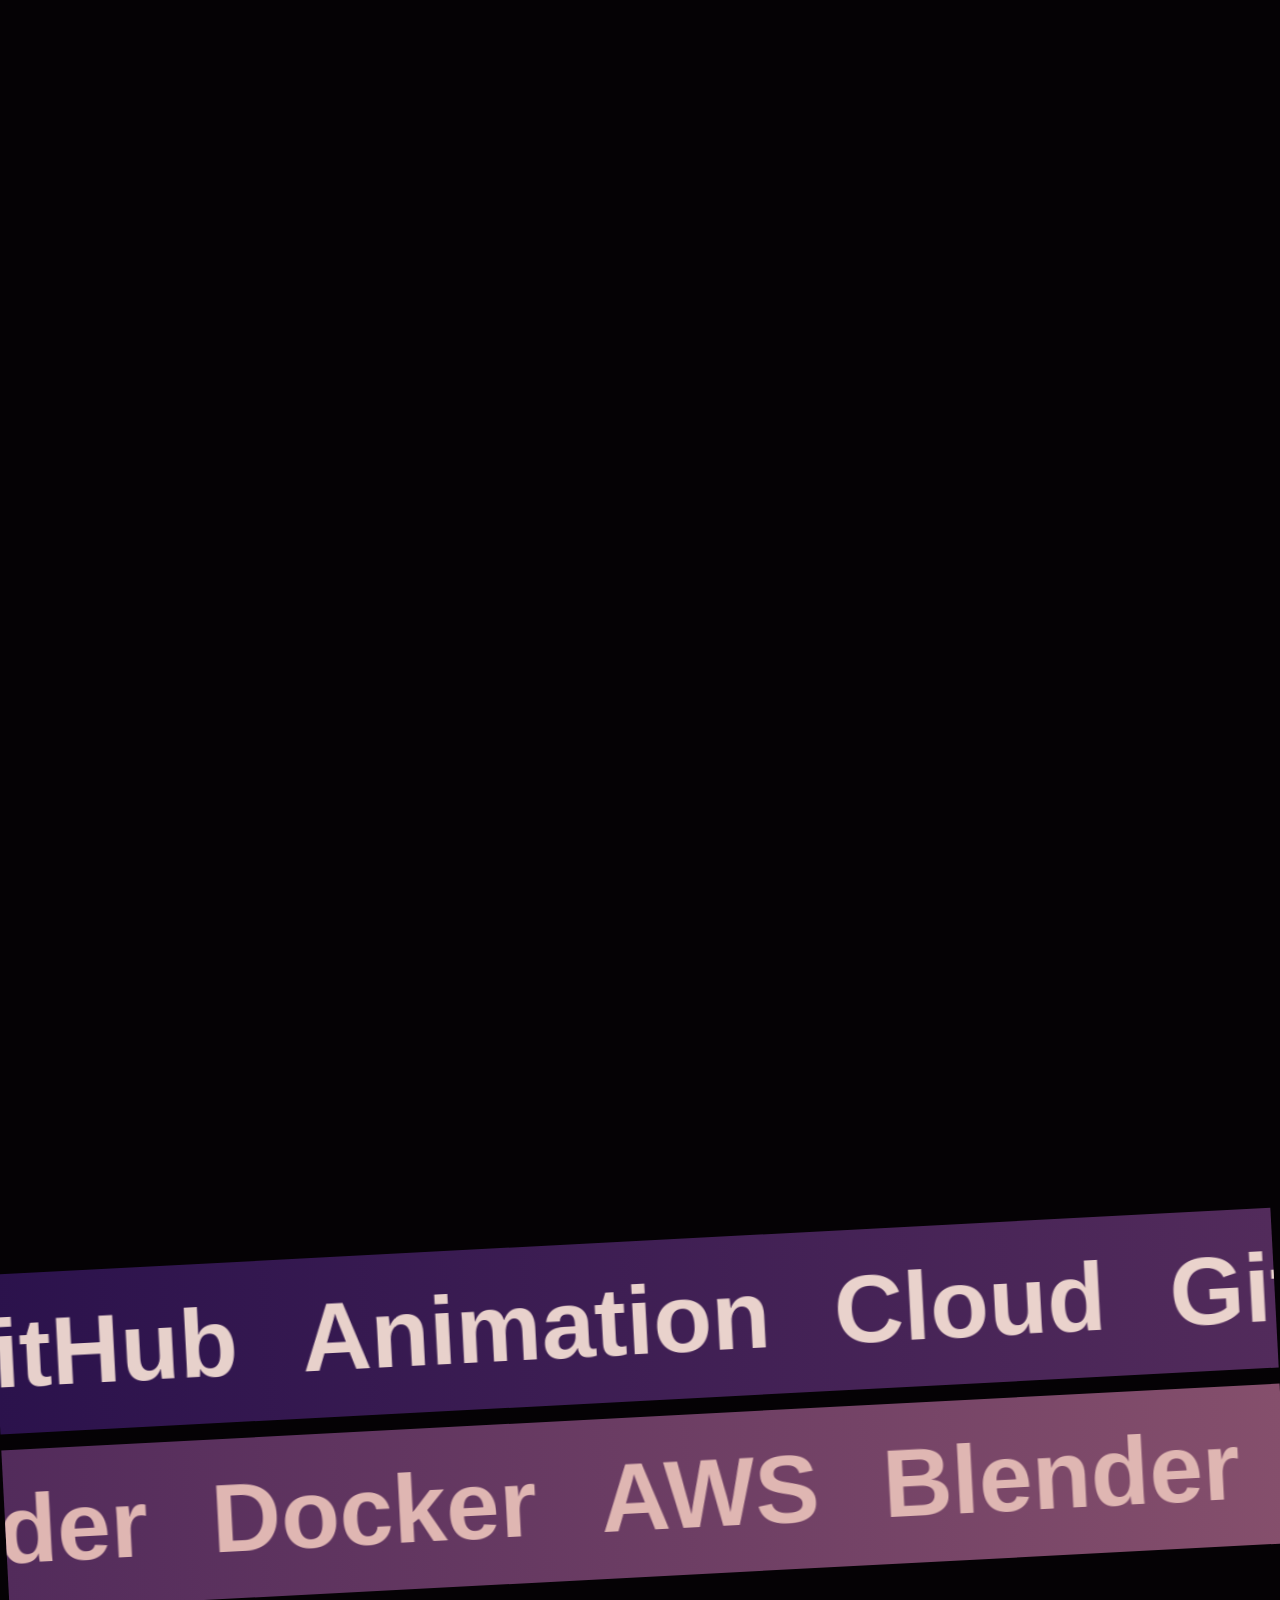
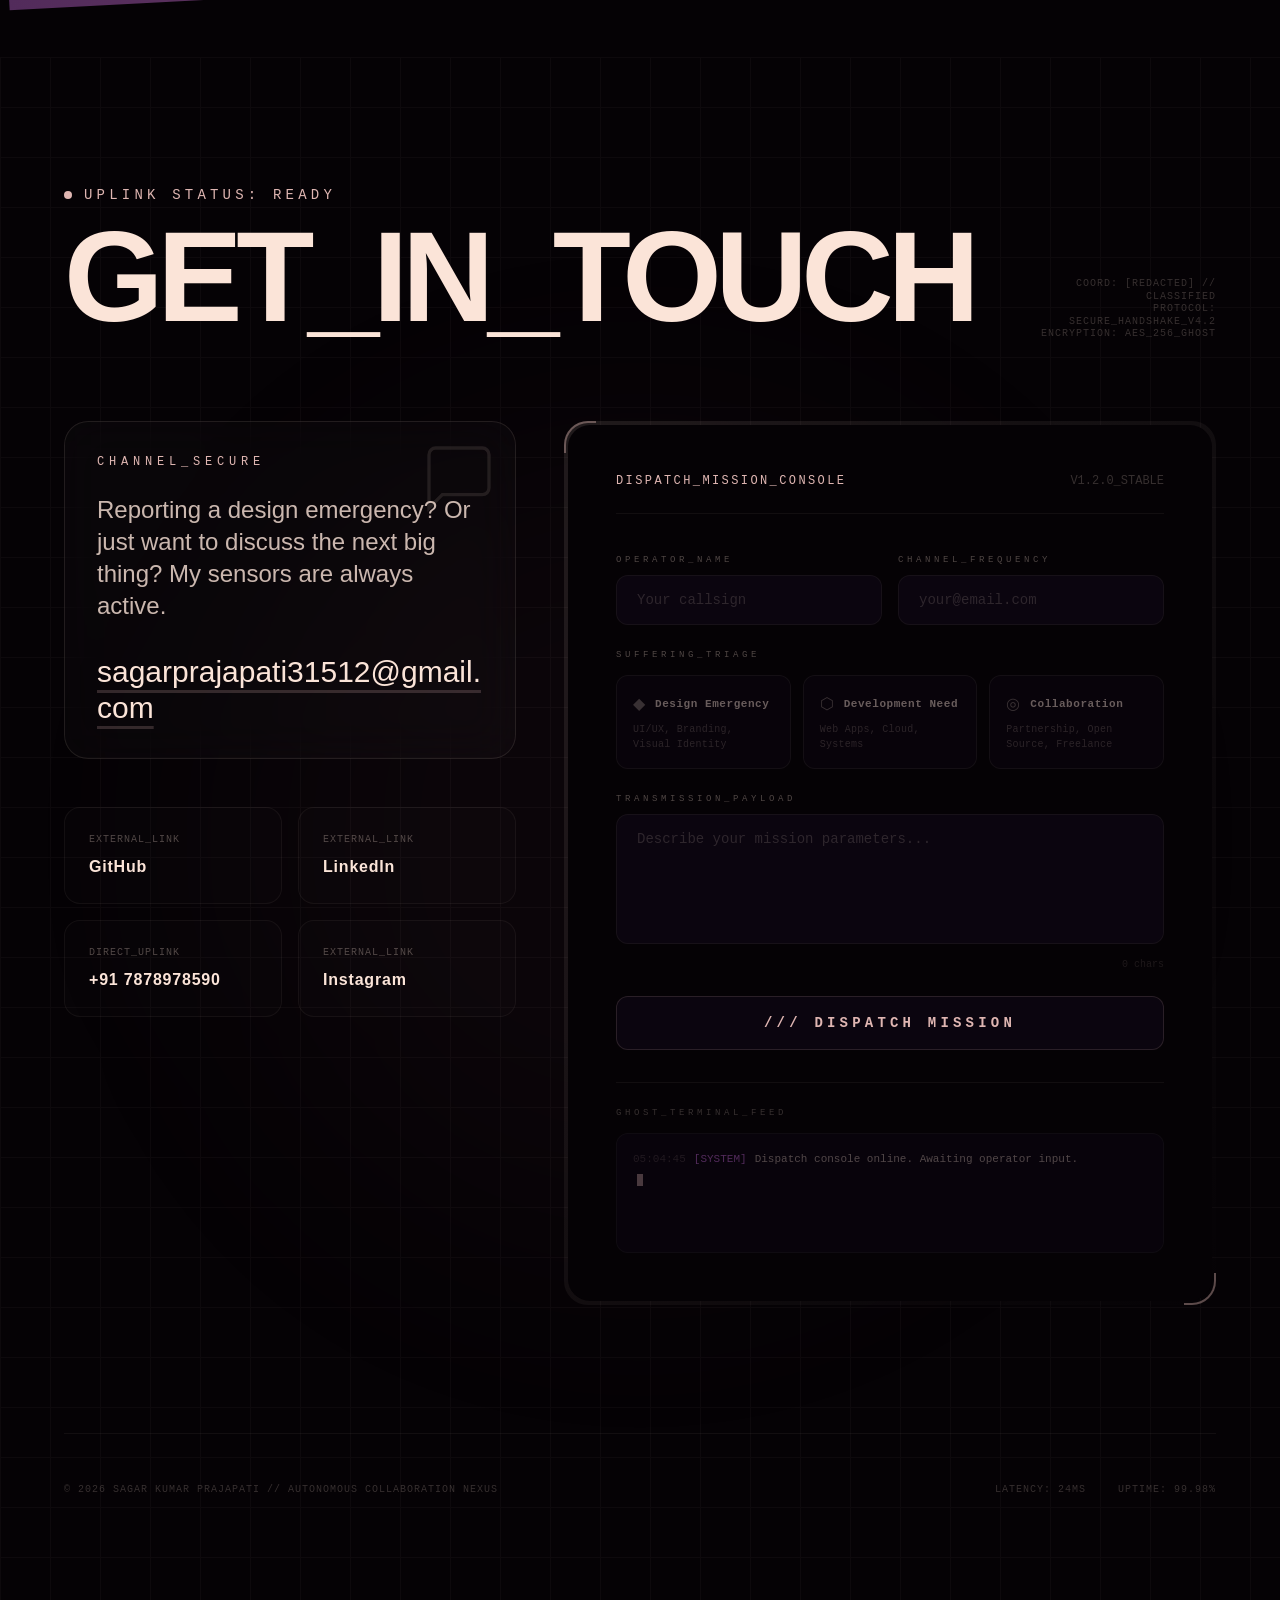
==== commit cd6db79f: "deploy: d2f23dc63e79c23ed831d2877eddb90f86ed67c6" ====
--- a/index.html
+++ b/index.html
@@ -28,8 +28,8 @@
   <meta name="twitter:description"
     content="Aspiring Software Development Engineer and Competitive Programmer — Scalable Applications, Algorithms, and Efficient Problem Solving." />
   <meta name="twitter:image" content="https://sagar471-1.github.io/cpu_scheduler_preview_1772267471236.png" />
-  <script type="module" crossorigin src="/assets/index-WIMpOCz7.js"></script>
-  <link rel="stylesheet" crossorigin href="/assets/index-C9mJ9-Hs.css">
+  <script type="module" crossorigin src="/assets/index-BOA-sHDi.js"></script>
+  <link rel="stylesheet" crossorigin href="/assets/index-fTtUTMx9.css">
 </head>
 
 <body>
--- a/assets/index-fTtUTMx9.css
+++ b/assets/index-fTtUTMx9.css
@@ -0,0 +1 @@
+*,:before,:after{--tw-border-spacing-x: 0;--tw-border-spacing-y: 0;--tw-translate-x: 0;--tw-translate-y: 0;--tw-rotate: 0;--tw-skew-x: 0;--tw-skew-y: 0;--tw-scale-x: 1;--tw-scale-y: 1;--tw-pan-x: ;--tw-pan-y: ;--tw-pinch-zoom: ;--tw-scroll-snap-strictness: proximity;--tw-gradient-from-position: ;--tw-gradient-via-position: ;--tw-gradient-to-position: ;--tw-ordinal: ;--tw-slashed-zero: ;--tw-numeric-figure: ;--tw-numeric-spacing: ;--tw-numeric-fraction: ;--tw-ring-inset: ;--tw-ring-offset-width: 0px;--tw-ring-offset-color: #fff;--tw-ring-color: rgb(59 130 246 / .5);--tw-ring-offset-shadow: 0 0 #0000;--tw-ring-shadow: 0 0 #0000;--tw-shadow: 0 0 #0000;--tw-shadow-colored: 0 0 #0000;--tw-blur: ;--tw-brightness: ;--tw-contrast: ;--tw-grayscale: ;--tw-hue-rotate: ;--tw-invert: ;--tw-saturate: ;--tw-sepia: ;--tw-drop-shadow: ;--tw-backdrop-blur: ;--tw-backdrop-brightness: ;--tw-backdrop-contrast: ;--tw-backdrop-grayscale: ;--tw-backdrop-hue-rotate: ;--tw-backdrop-invert: ;--tw-backdrop-opacity: ;--tw-backdrop-saturate: ;--tw-backdrop-sepia: ;--tw-contain-size: ;--tw-contain-layout: ;--tw-contain-paint: ;--tw-contain-style: }::backdrop{--tw-border-spacing-x: 0;--tw-border-spacing-y: 0;--tw-translate-x: 0;--tw-translate-y: 0;--tw-rotate: 0;--tw-skew-x: 0;--tw-skew-y: 0;--tw-scale-x: 1;--tw-scale-y: 1;--tw-pan-x: ;--tw-pan-y: ;--tw-pinch-zoom: ;--tw-scroll-snap-strictness: proximity;--tw-gradient-from-position: ;--tw-gradient-via-position: ;--tw-gradient-to-position: ;--tw-ordinal: ;--tw-slashed-zero: ;--tw-numeric-figure: ;--tw-numeric-spacing: ;--tw-numeric-fraction: ;--tw-ring-inset: ;--tw-ring-offset-width: 0px;--tw-ring-offset-color: #fff;--tw-ring-color: rgb(59 130 246 / .5);--tw-ring-offset-shadow: 0 0 #0000;--tw-ring-shadow: 0 0 #0000;--tw-shadow: 0 0 #0000;--tw-shadow-colored: 0 0 #0000;--tw-blur: ;--tw-brightness: ;--tw-contrast: ;--tw-grayscale: ;--tw-hue-rotate: ;--tw-invert: ;--tw-saturate: ;--tw-sepia: ;--tw-drop-shadow: ;--tw-backdrop-blur: ;--tw-backdrop-brightness: ;--tw-backdrop-contrast: ;--tw-backdrop-grayscale: ;--tw-backdrop-hue-rotate: ;--tw-backdrop-invert: ;--tw-backdrop-opacity: ;--tw-backdrop-saturate: ;--tw-backdrop-sepia: ;--tw-contain-size: ;--tw-contain-layout: ;--tw-contain-paint: ;--tw-contain-style: }*,:before,:after{box-sizing:border-box;border-width:0;border-style:solid;border-color:#e5e7eb}:before,:after{--tw-content: ""}html,:host{line-height:1.5;-webkit-text-size-adjust:100%;-moz-tab-size:4;-o-tab-size:4;tab-size:4;font-family:Inter,sans-serif;font-feature-settings:normal;font-variation-settings:normal;-webkit-tap-highlight-color:transparent}body{margin:0;line-height:inherit}hr{height:0;color:inherit;border-top-width:1px}abbr:where([title]){-webkit-text-decoration:underline dotted;text-decoration:underline dotted}h1,h2,h3,h4,h5,h6{font-size:inherit;font-weight:inherit}a{color:inherit;text-decoration:inherit}b,strong{font-weight:bolder}code,kbd,samp,pre{font-family:ui-monospace,SFMono-Regular,Menlo,Monaco,Consolas,Liberation Mono,Courier New,monospace;font-feature-settings:normal;font-variation-settings:normal;font-size:1em}small{font-size:80%}sub,sup{font-size:75%;line-height:0;position:relative;vertical-align:baseline}sub{bottom:-.25em}sup{top:-.5em}table{text-indent:0;border-color:inherit;border-collapse:collapse}button,input,optgroup,select,textarea{font-family:inherit;font-feature-settings:inherit;font-variation-settings:inherit;font-size:100%;font-weight:inherit;line-height:inherit;letter-spacing:inherit;color:inherit;margin:0;padding:0}button,select{text-transform:none}button,input:where([type=button]),input:where([type=reset]),input:where([type=submit]){-webkit-appearance:button;background-color:transparent;background-image:none}:-moz-focusring{outline:auto}:-moz-ui-invalid{box-shadow:none}progress{vertical-align:baseline}::-webkit-inner-spin-button,::-webkit-outer-spin-button{height:auto}[type=search]{-webkit-appearance:textfield;outline-offset:-2px}::-webkit-search-decoration{-webkit-appearance:none}::-webkit-file-upload-button{-webkit-appearance:button;font:inherit}summary{display:list-item}blockquote,dl,dd,h1,h2,h3,h4,h5,h6,hr,figure,p,pre{margin:0}fieldset{margin:0;padding:0}legend{padding:0}ol,ul,menu{list-style:none;margin:0;padding:0}dialog{padding:0}textarea{resize:vertical}input::-moz-placeholder,textarea::-moz-placeholder{opacity:1;color:#9ca3af}input::placeholder,textarea::placeholder{opacity:1;color:#9ca3af}button,[role=button]{cursor:pointer}:disabled{cursor:default}img,svg,video,canvas,audio,iframe,embed,object{display:block;vertical-align:middle}img,video{max-width:100%;height:auto}[hidden]:where(:not([hidden=until-found])){display:none}@property --pos-x{syntax: "<percentage>"; initial-value: 11.14%; inherits: false;}@property --pos-y{syntax: "<percentage>"; initial-value: 140%; inherits: false;}@property --spread-x{syntax: "<percentage>"; initial-value: 150%; inherits: false;}@property --spread-y{syntax: "<percentage>"; initial-value: 180.06%; inherits: false;}@property --color-1{syntax: "<color>"; initial-value: #050205; inherits: false;}@property --color-2{syntax: "<color>"; initial-value: #150B1F; inherits: false;}@property --color-3{syntax: "<color>"; initial-value: #522B5B; inherits: false;}@property --color-4{syntax: "<color>"; initial-value: #854F6C; inherits: false;}@property --color-5{syntax: "<color>"; initial-value: #DFB6B2; inherits: false;}@property --border-angle{syntax: "<angle>"; initial-value: 20deg; inherits: true;}@property --border-color-1{syntax: "<color>"; initial-value: hsla(340,75%,60%,.2); inherits: true;}@property --border-color-2{syntax: "<color>"; initial-value: hsla(340,75%,40%,.75); inherits: true;}@property --stop-1{syntax: "<percentage>"; initial-value: 37.35%; inherits: false;}@property --stop-2{syntax: "<percentage>"; initial-value: 61.36%; inherits: false;}@property --stop-3{syntax: "<percentage>"; initial-value: 78.42%; inherits: false;}@property --stop-4{syntax: "<percentage>"; initial-value: 89.52%; inherits: false;}@property --stop-5{syntax: "<percentage>"; initial-value: 100%; inherits: false;}.container{width:100%}@media (min-width: 640px){.container{max-width:640px}}@media (min-width: 768px){.container{max-width:768px}}@media (min-width: 1024px){.container{max-width:1024px}}@media (min-width: 1280px){.container{max-width:1280px}}@media (min-width: 1536px){.container{max-width:1536px}}.gradient-button{position:relative;cursor:pointer;-webkit-appearance:none;-moz-appearance:none;appearance:none;background:radial-gradient(var(--spread-x) var(--spread-y) at var(--pos-x) var(--pos-y),var(--color-1) var(--stop-1),var(--color-2) var(--stop-2),var(--color-3) var(--stop-3),var(--color-4) var(--stop-4),var(--color-5) var(--stop-5));transition:--pos-x .5s,--pos-y .5s,--spread-x .5s,--spread-y .5s,--color-1 .5s,--color-2 .5s,--color-3 .5s,--color-4 .5s,--color-5 .5s,--border-angle .5s,--border-color-1 .5s,--border-color-2 .5s,--stop-1 .5s,--stop-2 .5s,--stop-3 .5s,--stop-4 .5s,--stop-5 .5s}.gradient-button:before{content:"";position:absolute;top:0;right:0;bottom:0;left:0;border-radius:inherit;padding:1px;background:linear-gradient(var(--border-angle),var(--border-color-1),var(--border-color-2));-webkit-mask:linear-gradient(#fff 0 0) content-box,linear-gradient(#fff 0 0);mask:linear-gradient(#fff 0 0) content-box,linear-gradient(#fff 0 0);-webkit-mask-composite:xor;mask-composite:exclude;pointer-events:none}.gradient-button:hover{--pos-x: 0%;--pos-y: 91.51%;--spread-x: 120.24%;--spread-y: 103.18%;--color-1: #DFB6B2;--color-2: #FBE4D8;--color-3: #854F6C;--color-4: #522B5B;--color-5: #050205;--border-angle: 190deg;--border-color-1: hsla(340, 78%, 90%, .1);--border-color-2: hsla(340, 75%, 90%, .6);--stop-1: 0%;--stop-2: 8.8%;--stop-3: 21.44%;--stop-4: 71.34%;--stop-5: 85.76%}.gradient-button-variant{--color-1: #050205;--color-2: #150B1F;--color-3: #522B5B;--color-4: #FBE4D8;--border-angle: 200deg;--border-color-1: hsla(320, 75%, 90%, .6);--border-color-2: hsla(320, 50%, 90%, .15)}.gradient-button-variant:hover{--pos-x: 0%;--pos-y: 95.51%;--spread-x: 110.24%;--spread-y: 110.2%;--color-1: #050205;--color-2: #FBE4D8;--color-3: #854F6C;--color-4: #522B5B;--color-5: #050205;--stop-1: 0%;--stop-2: 10%;--stop-3: 35.44%;--stop-4: 71.34%;--stop-5: 90.76%;--border-angle: 210deg;--border-color-1: hsla(320, 75%, 90%, .2);--border-color-2: hsla(320, 50%, 90%, .75)}.pointer-events-none{pointer-events:none}.fixed{position:fixed}.absolute{position:absolute}.relative{position:relative}.sticky{position:sticky}.-inset-0\.5{top:-.125rem;right:-.125rem;bottom:-.125rem;left:-.125rem}.-inset-1{top:-.25rem;right:-.25rem;bottom:-.25rem;left:-.25rem}.-inset-1\.5{top:-.375rem;right:-.375rem;bottom:-.375rem;left:-.375rem}.-inset-2{top:-.5rem;right:-.5rem;bottom:-.5rem;left:-.5rem}.-inset-3{top:-.75rem;right:-.75rem;bottom:-.75rem;left:-.75rem}.-inset-px{top:-1px;right:-1px;bottom:-1px;left:-1px}.inset-0{top:0;right:0;bottom:0;left:0}.-bottom-24{bottom:-6rem}.-bottom-6{bottom:-1.5rem}.-left-24{left:-6rem}.-right-10{right:-2.5rem}.-right-24{right:-6rem}.-right-4{right:-1rem}.-right-6{right:-1.5rem}.-top-10{top:-2.5rem}.-top-24{top:-6rem}.-top-4{top:-1rem}.bottom-0{bottom:0}.bottom-1\/4{bottom:25%}.bottom-10{bottom:2.5rem}.bottom-\[-100px\]{bottom:-100px}.bottom-\[-50px\]{bottom:-50px}.left-0{left:0}.left-1\/2{left:50%}.left-1\/4{left:25%}.left-\[-2px\]{left:-2px}.right-0{right:0}.right-1\/4{right:25%}.right-3{right:.75rem}.top-0{top:0}.top-1\/2{top:50%}.top-1\/4{top:25%}.top-2{top:.5rem}.top-3{top:.75rem}.top-4{top:1rem}.-z-10{z-index:-10}.z-0{z-index:0}.z-10{z-index:10}.z-50{z-index:50}.z-\[9998\]{z-index:9998}.z-\[9999\]{z-index:9999}.mx-3{margin-left:.75rem;margin-right:.75rem}.mx-4{margin-left:1rem;margin-right:1rem}.mx-8{margin-left:2rem;margin-right:2rem}.mx-auto{margin-left:auto;margin-right:auto}.-mb-24{margin-bottom:-6rem}.-ml-24{margin-left:-6rem}.-mr-16{margin-right:-4rem}.-mt-16{margin-top:-4rem}.mb-1\.5{margin-bottom:.375rem}.mb-10{margin-bottom:2.5rem}.mb-2{margin-bottom:.5rem}.mb-20{margin-bottom:5rem}.mb-24{margin-bottom:6rem}.mb-3{margin-bottom:.75rem}.mb-4{margin-bottom:1rem}.mb-6{margin-bottom:1.5rem}.mb-8{margin-bottom:2rem}.ml-1{margin-left:.25rem}.mt-1{margin-top:.25rem}.mt-1\.5{margin-top:.375rem}.mt-10{margin-top:2.5rem}.mt-2{margin-top:.5rem}.mt-20{margin-top:5rem}.mt-32{margin-top:8rem}.mt-6{margin-top:1.5rem}.mt-8{margin-top:2rem}.mt-auto{margin-top:auto}.line-clamp-2{overflow:hidden;display:-webkit-box;-webkit-box-orient:vertical;-webkit-line-clamp:2}.\!block{display:block!important}.block{display:block}.inline-block{display:inline-block}.flex{display:flex}.inline-flex{display:inline-flex}.grid{display:grid}.\!hidden{display:none!important}.hidden{display:none}.aspect-\[3\/2\]{aspect-ratio:3/2}.size-4{width:1rem;height:1rem}.h-1{height:.25rem}.h-1\.5{height:.375rem}.h-10{height:2.5rem}.h-12{height:3rem}.h-16{height:4rem}.h-2{height:.5rem}.h-20{height:5rem}.h-3{height:.75rem}.h-32{height:8rem}.h-36{height:9rem}.h-4{height:1rem}.h-40{height:10rem}.h-48{height:12rem}.h-5{height:1.25rem}.h-6{height:1.5rem}.h-64{height:16rem}.h-8{height:2rem}.h-96{height:24rem}.h-\[140px\]{height:140px}.h-\[200px\]{height:200px}.h-\[25vh\]{height:25vh}.h-\[300px\]{height:300px}.h-\[300vh\]{height:300vh}.h-\[400px\]{height:400px}.h-\[500px\]{height:500px}.h-\[600px\]{height:600px}.h-\[800px\]{height:800px}.h-\[80vh\]{height:80vh}.h-full{height:100%}.h-screen{height:100vh}.max-h-\[200px\]{max-height:200px}.min-h-\[120px\]{min-height:120px}.min-h-\[3\.5rem\]{min-height:3.5rem}.min-h-\[3rem\]{min-height:3rem}.min-h-\[550px\]{min-height:550px}.min-h-screen{min-height:100vh}.w-0\.5{width:.125rem}.w-1{width:.25rem}.w-1\.5{width:.375rem}.w-10{width:2.5rem}.w-16{width:4rem}.w-2{width:.5rem}.w-20{width:5rem}.w-3{width:.75rem}.w-32{width:8rem}.w-4{width:1rem}.w-40{width:10rem}.w-48{width:12rem}.w-5{width:1.25rem}.w-6{width:1.5rem}.w-64{width:16rem}.w-8{width:2rem}.w-96{width:24rem}.w-\[100\%\]{width:100%}.w-\[120\%\]{width:120%}.w-\[150\%\]{width:150%}.w-\[180px\]{width:180px}.w-\[1px\]{width:1px}.w-\[22rem\]{width:22rem}.w-\[25vw\]{width:25vw}.w-\[400px\]{width:400px}.w-\[45\%\]{width:45%}.w-\[500px\]{width:500px}.w-\[600px\]{width:600px}.w-\[800px\]{width:800px}.w-fit{width:-moz-fit-content;width:fit-content}.w-full{width:100%}.min-w-\[132px\]{min-width:132px}.max-w-2xl{max-width:42rem}.max-w-4xl{max-width:56rem}.max-w-5xl{max-width:64rem}.max-w-6xl{max-width:72rem}.max-w-7xl{max-width:80rem}.max-w-\[600px\]{max-width:600px}.max-w-\[95vw\]{max-width:95vw}.max-w-xl{max-width:36rem}.flex-1{flex:1 1 0%}.flex-shrink-0,.shrink-0{flex-shrink:0}.-translate-x-1\/2{--tw-translate-x: -50%;transform:translate(var(--tw-translate-x),var(--tw-translate-y)) rotate(var(--tw-rotate)) skew(var(--tw-skew-x)) skewY(var(--tw-skew-y)) scaleX(var(--tw-scale-x)) scaleY(var(--tw-scale-y))}.-translate-y-1\/2{--tw-translate-y: -50%;transform:translate(var(--tw-translate-x),var(--tw-translate-y)) rotate(var(--tw-rotate)) skew(var(--tw-skew-x)) skewY(var(--tw-skew-y)) scaleX(var(--tw-scale-x)) scaleY(var(--tw-scale-y))}.translate-x-16{--tw-translate-x: 4rem;transform:translate(var(--tw-translate-x),var(--tw-translate-y)) rotate(var(--tw-rotate)) skew(var(--tw-skew-x)) skewY(var(--tw-skew-y)) scaleX(var(--tw-scale-x)) scaleY(var(--tw-scale-y))}.translate-x-32{--tw-translate-x: 8rem;transform:translate(var(--tw-translate-x),var(--tw-translate-y)) rotate(var(--tw-rotate)) skew(var(--tw-skew-x)) skewY(var(--tw-skew-y)) scaleX(var(--tw-scale-x)) scaleY(var(--tw-scale-y))}.translate-y-10{--tw-translate-y: 2.5rem;transform:translate(var(--tw-translate-x),var(--tw-translate-y)) rotate(var(--tw-rotate)) skew(var(--tw-skew-x)) skewY(var(--tw-skew-y)) scaleX(var(--tw-scale-x)) scaleY(var(--tw-scale-y))}.translate-y-20{--tw-translate-y: 5rem;transform:translate(var(--tw-translate-x),var(--tw-translate-y)) rotate(var(--tw-rotate)) skew(var(--tw-skew-x)) skewY(var(--tw-skew-y)) scaleX(var(--tw-scale-x)) scaleY(var(--tw-scale-y))}.-skew-y-\[8deg\]{--tw-skew-y: -8deg;transform:translate(var(--tw-translate-x),var(--tw-translate-y)) rotate(var(--tw-rotate)) skew(var(--tw-skew-x)) skewY(var(--tw-skew-y)) scaleX(var(--tw-scale-x)) scaleY(var(--tw-scale-y))}.transform{transform:translate(var(--tw-translate-x),var(--tw-translate-y)) rotate(var(--tw-rotate)) skew(var(--tw-skew-x)) skewY(var(--tw-skew-y)) scaleX(var(--tw-scale-x)) scaleY(var(--tw-scale-y))}@keyframes ping{75%,to{transform:scale(2);opacity:0}}.animate-ping{animation:ping 1s cubic-bezier(0,0,.2,1) infinite}@keyframes pulse{50%{opacity:.5}}.animate-pulse{animation:pulse 2s cubic-bezier(.4,0,.6,1) infinite}.cursor-default{cursor:default}.cursor-pointer{cursor:pointer}.cursor-wait{cursor:wait}.select-none{-webkit-user-select:none;-moz-user-select:none;user-select:none}.resize-none{resize:none}.resize{resize:both}.grid-cols-1{grid-template-columns:repeat(1,minmax(0,1fr))}.grid-cols-2{grid-template-columns:repeat(2,minmax(0,1fr))}.flex-col{flex-direction:column}.flex-wrap{flex-wrap:wrap}.place-items-center{place-items:center}.items-end{align-items:flex-end}.items-center{align-items:center}.justify-end{justify-content:flex-end}.justify-center{justify-content:center}.justify-between{justify-content:space-between}.gap-1{gap:.25rem}.gap-10{gap:2.5rem}.gap-12{gap:3rem}.gap-2{gap:.5rem}.gap-2\.5{gap:.625rem}.gap-3{gap:.75rem}.gap-4{gap:1rem}.gap-6{gap:1.5rem}.gap-8{gap:2rem}.space-y-12>:not([hidden])~:not([hidden]){--tw-space-y-reverse: 0;margin-top:calc(3rem * calc(1 - var(--tw-space-y-reverse)));margin-bottom:calc(3rem * var(--tw-space-y-reverse))}.space-y-2>:not([hidden])~:not([hidden]){--tw-space-y-reverse: 0;margin-top:calc(.5rem * calc(1 - var(--tw-space-y-reverse)));margin-bottom:calc(.5rem * var(--tw-space-y-reverse))}.space-y-3>:not([hidden])~:not([hidden]){--tw-space-y-reverse: 0;margin-top:calc(.75rem * calc(1 - var(--tw-space-y-reverse)));margin-bottom:calc(.75rem * var(--tw-space-y-reverse))}.space-y-5>:not([hidden])~:not([hidden]){--tw-space-y-reverse: 0;margin-top:calc(1.25rem * calc(1 - var(--tw-space-y-reverse)));margin-bottom:calc(1.25rem * var(--tw-space-y-reverse))}.space-y-6>:not([hidden])~:not([hidden]){--tw-space-y-reverse: 0;margin-top:calc(1.5rem * calc(1 - var(--tw-space-y-reverse)));margin-bottom:calc(1.5rem * var(--tw-space-y-reverse))}.space-y-8>:not([hidden])~:not([hidden]){--tw-space-y-reverse: 0;margin-top:calc(2rem * calc(1 - var(--tw-space-y-reverse)));margin-bottom:calc(2rem * var(--tw-space-y-reverse))}.overflow-hidden{overflow:hidden}.overflow-x-auto{overflow-x:auto}.overflow-y-auto{overflow-y:auto}.whitespace-nowrap{white-space:nowrap}.break-all{word-break:break-all}.rounded-2xl{border-radius:1rem}.rounded-3xl{border-radius:1.5rem}.rounded-\[11px\]{border-radius:11px}.rounded-\[2\.5rem\]{border-radius:2.5rem}.rounded-\[22px\]{border-radius:22px}.rounded-\[2rem\]{border-radius:2rem}.rounded-\[inherit\]{border-radius:inherit}.rounded-full{border-radius:9999px}.rounded-lg{border-radius:.5rem}.rounded-xl{border-radius:.75rem}.rounded-br-3xl{border-bottom-right-radius:1.5rem}.rounded-tl-3xl{border-top-left-radius:1.5rem}.border{border-width:1px}.border-2{border-width:2px}.border-4{border-width:4px}.border-b{border-bottom-width:1px}.border-b-2{border-bottom-width:2px}.border-l-2{border-left-width:2px}.border-r-2{border-right-width:2px}.border-t{border-top-width:1px}.border-t-2{border-top-width:2px}.border-\[\#150B1F\]{--tw-border-opacity: 1;border-color:rgb(21 11 31 / var(--tw-border-opacity, 1))}.border-\[\#4ade80\]\/20{border-color:#4ade8033}.border-\[\#522B5B\]\/20{border-color:#522b5b33}.border-\[\#522B5B\]\/30{border-color:#522b5b4d}.border-\[\#854F6C\]\/20{border-color:#854f6c33}.border-\[\#DFB6B2\]\/15{border-color:#dfb6b226}.border-\[\#DFB6B2\]\/20{border-color:#dfb6b233}.border-\[\#DFB6B2\]\/30{border-color:#dfb6b24d}.border-\[\#DFB6B2\]\/40{border-color:#dfb6b266}.border-\[\#FBE4D8\]\/10{border-color:#fbe4d81a}.border-\[\#FBE4D8\]\/20{border-color:#fbe4d833}.border-\[\#FBE4D8\]\/5{border-color:#fbe4d80d}.border-\[\#FBE4D8\]\/\[0\.03\]{border-color:#fbe4d808}.border-\[\#ef4444\]\/40{border-color:#ef444466}.border-white{--tw-border-opacity: 1;border-color:rgb(255 255 255 / var(--tw-border-opacity, 1))}.bg-\[\#050205\]{--tw-bg-opacity: 1;background-color:rgb(5 2 5 / var(--tw-bg-opacity, 1))}.bg-\[\#050205\]\/30{background-color:#0502054d}.bg-\[\#050205\]\/40{background-color:#05020566}.bg-\[\#0a0510\]\/60{background-color:#0a051099}.bg-\[\#150B1F\]{--tw-bg-opacity: 1;background-color:rgb(21 11 31 / var(--tw-bg-opacity, 1))}.bg-\[\#150B1F\]\/20{background-color:#150b1f33}.bg-\[\#150B1F\]\/30{background-color:#150b1f4d}.bg-\[\#150B1F\]\/40{background-color:#150b1f66}.bg-\[\#150B1F\]\/50{background-color:#150b1f80}.bg-\[\#150B1F\]\/60{background-color:#150b1f99}.bg-\[\#150B1F\]\/70{background-color:#150b1fb3}.bg-\[\#4ade80\]\/5{background-color:#4ade800d}.bg-\[\#522B5B\]{--tw-bg-opacity: 1;background-color:rgb(82 43 91 / var(--tw-bg-opacity, 1))}.bg-\[\#522B5B\]\/10{background-color:#522b5b1a}.bg-\[\#522B5B\]\/20{background-color:#522b5b33}.bg-\[\#522B5B\]\/30{background-color:#522b5b4d}.bg-\[\#522B5B\]\/5{background-color:#522b5b0d}.bg-\[\#854F6C\]\/10{background-color:#854f6c1a}.bg-\[\#854F6C\]\/20{background-color:#854f6c33}.bg-\[\#854F6C\]\/5{background-color:#854f6c0d}.bg-\[\#DFB6B2\]{--tw-bg-opacity: 1;background-color:rgb(223 182 178 / var(--tw-bg-opacity, 1))}.bg-\[\#DFB6B2\]\/10{background-color:#dfb6b21a}.bg-\[\#DFB6B2\]\/30{background-color:#dfb6b24d}.bg-\[\#DFB6B2\]\/5,.bg-\[\#DFB6B2\]\/\[0\.05\]{background-color:#dfb6b20d}.bg-\[\#FBE4D8\]\/\[0\.01\]{background-color:#fbe4d803}.bg-\[\#FBE4D8\]\/\[0\.02\]{background-color:#fbe4d805}.bg-black{--tw-bg-opacity: 1;background-color:rgb(0 0 0 / var(--tw-bg-opacity, 1))}.bg-black\/10{background-color:#0000001a}.bg-black\/20{background-color:#0003}.bg-black\/40{background-color:#0006}.bg-transparent{background-color:transparent}.bg-\[linear-gradient\(transparent_0\%\,rgba\(223\,182\,178\,0\.05\)_50\%\,transparent_100\%\)\]{background-image:linear-gradient(transparent 0%,rgba(223,182,178,.05) 50%,transparent 100%)}.bg-gradient-to-b{background-image:linear-gradient(to bottom,var(--tw-gradient-stops))}.bg-gradient-to-br{background-image:linear-gradient(to bottom right,var(--tw-gradient-stops))}.bg-gradient-to-r{background-image:linear-gradient(to right,var(--tw-gradient-stops))}.bg-gradient-to-t{background-image:linear-gradient(to top,var(--tw-gradient-stops))}.bg-gradient-to-tl{background-image:linear-gradient(to top left,var(--tw-gradient-stops))}.from-\[\#050205\]{--tw-gradient-from: #050205 var(--tw-gradient-from-position);--tw-gradient-to: rgb(5 2 5 / 0) var(--tw-gradient-to-position);--tw-gradient-stops: var(--tw-gradient-from), var(--tw-gradient-to)}.from-\[\#150B1F\]{--tw-gradient-from: #150B1F var(--tw-gradient-from-position);--tw-gradient-to: rgb(21 11 31 / 0) var(--tw-gradient-to-position);--tw-gradient-stops: var(--tw-gradient-from), var(--tw-gradient-to)}.from-\[\#150B1F\]\/25{--tw-gradient-from: rgb(21 11 31 / .25) var(--tw-gradient-from-position);--tw-gradient-to: rgb(21 11 31 / 0) var(--tw-gradient-to-position);--tw-gradient-stops: var(--tw-gradient-from), var(--tw-gradient-to)}.from-\[\#150B1F\]\/80{--tw-gradient-from: rgb(21 11 31 / .8) var(--tw-gradient-from-position);--tw-gradient-to: rgb(21 11 31 / 0) var(--tw-gradient-to-position);--tw-gradient-stops: var(--tw-gradient-from), var(--tw-gradient-to)}.from-\[\#2B124C\]{--tw-gradient-from: #2B124C var(--tw-gradient-from-position);--tw-gradient-to: rgb(43 18 76 / 0) var(--tw-gradient-to-position);--tw-gradient-stops: var(--tw-gradient-from), var(--tw-gradient-to)}.from-\[\#522B5B\]{--tw-gradient-from: #522B5B var(--tw-gradient-from-position);--tw-gradient-to: rgb(82 43 91 / 0) var(--tw-gradient-to-position);--tw-gradient-stops: var(--tw-gradient-from), var(--tw-gradient-to)}.from-\[\#522B5B\]\/10{--tw-gradient-from: rgb(82 43 91 / .1) var(--tw-gradient-from-position);--tw-gradient-to: rgb(82 43 91 / 0) var(--tw-gradient-to-position);--tw-gradient-stops: var(--tw-gradient-from), var(--tw-gradient-to)}.from-\[\#522B5B\]\/20{--tw-gradient-from: rgb(82 43 91 / .2) var(--tw-gradient-from-position);--tw-gradient-to: rgb(82 43 91 / 0) var(--tw-gradient-to-position);--tw-gradient-stops: var(--tw-gradient-from), var(--tw-gradient-to)}.from-\[\#522B5B\]\/30{--tw-gradient-from: rgb(82 43 91 / .3) var(--tw-gradient-from-position);--tw-gradient-to: rgb(82 43 91 / 0) var(--tw-gradient-to-position);--tw-gradient-stops: var(--tw-gradient-from), var(--tw-gradient-to)}.from-\[\#854F6C\]{--tw-gradient-from: #854F6C var(--tw-gradient-from-position);--tw-gradient-to: rgb(133 79 108 / 0) var(--tw-gradient-to-position);--tw-gradient-stops: var(--tw-gradient-from), var(--tw-gradient-to)}.from-\[\#854F6C\]\/20{--tw-gradient-from: rgb(133 79 108 / .2) var(--tw-gradient-from-position);--tw-gradient-to: rgb(133 79 108 / 0) var(--tw-gradient-to-position);--tw-gradient-stops: var(--tw-gradient-from), var(--tw-gradient-to)}.from-\[\#DFB6B2\]{--tw-gradient-from: #DFB6B2 var(--tw-gradient-from-position);--tw-gradient-to: rgb(223 182 178 / 0) var(--tw-gradient-to-position);--tw-gradient-stops: var(--tw-gradient-from), var(--tw-gradient-to)}.from-\[\#DFB6B2\]\/20{--tw-gradient-from: rgb(223 182 178 / .2) var(--tw-gradient-from-position);--tw-gradient-to: rgb(223 182 178 / 0) var(--tw-gradient-to-position);--tw-gradient-stops: var(--tw-gradient-from), var(--tw-gradient-to)}.from-\[\#FBE4D8\]{--tw-gradient-from: #FBE4D8 var(--tw-gradient-from-position);--tw-gradient-to: rgb(251 228 216 / 0) var(--tw-gradient-to-position);--tw-gradient-stops: var(--tw-gradient-from), var(--tw-gradient-to)}.from-\[\#FBE4D8\]\/10{--tw-gradient-from: rgb(251 228 216 / .1) var(--tw-gradient-from-position);--tw-gradient-to: rgb(251 228 216 / 0) var(--tw-gradient-to-position);--tw-gradient-stops: var(--tw-gradient-from), var(--tw-gradient-to)}.from-\[\#FBE4D8\]\/40{--tw-gradient-from: rgb(251 228 216 / .4) var(--tw-gradient-from-position);--tw-gradient-to: rgb(251 228 216 / 0) var(--tw-gradient-to-position);--tw-gradient-stops: var(--tw-gradient-from), var(--tw-gradient-to)}.via-\[\#150B1F\]\/20{--tw-gradient-to: rgb(21 11 31 / 0) var(--tw-gradient-to-position);--tw-gradient-stops: var(--tw-gradient-from), rgb(21 11 31 / .2) var(--tw-gradient-via-position), var(--tw-gradient-to)}.via-\[\#522B5B\]\/10{--tw-gradient-to: rgb(82 43 91 / 0) var(--tw-gradient-to-position);--tw-gradient-stops: var(--tw-gradient-from), rgb(82 43 91 / .1) var(--tw-gradient-via-position), var(--tw-gradient-to)}.via-\[\#522B5B\]\/15{--tw-gradient-to: rgb(82 43 91 / 0) var(--tw-gradient-to-position);--tw-gradient-stops: var(--tw-gradient-from), rgb(82 43 91 / .15) var(--tw-gradient-via-position), var(--tw-gradient-to)}.via-\[\#854F6C\]{--tw-gradient-to: rgb(133 79 108 / 0) var(--tw-gradient-to-position);--tw-gradient-stops: var(--tw-gradient-from), #854F6C var(--tw-gradient-via-position), var(--tw-gradient-to)}.via-\[\#854F6C\]\/20{--tw-gradient-to: rgb(133 79 108 / 0) var(--tw-gradient-to-position);--tw-gradient-stops: var(--tw-gradient-from), rgb(133 79 108 / .2) var(--tw-gradient-via-position), var(--tw-gradient-to)}.via-\[\#DFB6B2\]{--tw-gradient-to: rgb(223 182 178 / 0) var(--tw-gradient-to-position);--tw-gradient-stops: var(--tw-gradient-from), #DFB6B2 var(--tw-gradient-via-position), var(--tw-gradient-to)}.to-\[\#050205\]{--tw-gradient-to: #050205 var(--tw-gradient-to-position)}.to-\[\#2B124C\]{--tw-gradient-to: #2B124C var(--tw-gradient-to-position)}.to-\[\#522B5B\]{--tw-gradient-to: #522B5B var(--tw-gradient-to-position)}.to-\[\#522B5B\]\/20{--tw-gradient-to: rgb(82 43 91 / .2) var(--tw-gradient-to-position)}.to-\[\#854F6C\]{--tw-gradient-to: #854F6C var(--tw-gradient-to-position)}.to-\[\#854F6C\]\/10{--tw-gradient-to: rgb(133 79 108 / .1) var(--tw-gradient-to-position)}.to-\[\#854F6C\]\/20{--tw-gradient-to: rgb(133 79 108 / .2) var(--tw-gradient-to-position)}.to-\[\#DFB6B2\]{--tw-gradient-to: #DFB6B2 var(--tw-gradient-to-position)}.to-\[\#DFB6B2\]\/20{--tw-gradient-to: rgb(223 182 178 / .2) var(--tw-gradient-to-position)}.to-transparent{--tw-gradient-to: transparent var(--tw-gradient-to-position)}.bg-\[length\:100\%_4px\]{background-size:100% 4px}.bg-clip-text{-webkit-background-clip:text;background-clip:text}.object-contain{-o-object-fit:contain;object-fit:contain}.object-cover{-o-object-fit:cover;object-fit:cover}.p-1{padding:.25rem}.p-10{padding:2.5rem}.p-3{padding:.75rem}.p-4{padding:1rem}.p-5{padding:1.25rem}.p-6{padding:1.5rem}.p-8{padding:2rem}.px-3{padding-left:.75rem;padding-right:.75rem}.px-4{padding-left:1rem;padding-right:1rem}.px-5{padding-left:1.25rem;padding-right:1.25rem}.px-8{padding-left:2rem;padding-right:2rem}.px-9{padding-left:2.25rem;padding-right:2.25rem}.py-1{padding-top:.25rem;padding-bottom:.25rem}.py-2{padding-top:.5rem;padding-bottom:.5rem}.py-2\.5{padding-top:.625rem;padding-bottom:.625rem}.py-20{padding-top:5rem;padding-bottom:5rem}.py-3{padding-top:.75rem;padding-bottom:.75rem}.py-3\.5{padding-top:.875rem;padding-bottom:.875rem}.py-32{padding-top:8rem;padding-bottom:8rem}.py-4{padding-top:1rem;padding-bottom:1rem}.py-8{padding-top:2rem;padding-bottom:2rem}.pb-6{padding-bottom:1.5rem}.pt-12{padding-top:3rem}.pt-16{padding-top:4rem}.pt-6{padding-top:1.5rem}.pt-8{padding-top:2rem}.text-left{text-align:left}.text-center{text-align:center}.text-right{text-align:right}.align-middle{vertical-align:middle}.font-mono{font-family:ui-monospace,SFMono-Regular,Menlo,Monaco,Consolas,Liberation Mono,Courier New,monospace}.font-sans{font-family:Inter,sans-serif}.text-2xl{font-size:1.5rem;line-height:2rem}.text-3xl{font-size:1.875rem;line-height:2.25rem}.text-4xl{font-size:2.25rem;line-height:2.5rem}.text-5xl{font-size:3rem;line-height:1}.text-6xl{font-size:3.75rem;line-height:1}.text-7xl{font-size:4.5rem;line-height:1}.text-\[10px\]{font-size:10px}.text-\[11px\]{font-size:11px}.text-\[9px\]{font-size:9px}.text-base{font-size:1rem;line-height:1.5rem}.text-lg{font-size:1.125rem;line-height:1.75rem}.text-sm{font-size:.875rem;line-height:1.25rem}.text-xl{font-size:1.25rem;line-height:1.75rem}.text-xs{font-size:.75rem;line-height:1rem}.font-\[500\]{font-weight:500}.font-bold{font-weight:700}.font-light{font-weight:300}.font-medium{font-weight:500}.font-semibold{font-weight:600}.uppercase{text-transform:uppercase}.italic{font-style:italic}.leading-\[1\.8\]{line-height:1.8}.leading-\[19px\]{line-height:19px}.leading-relaxed{line-height:1.625}.leading-snug{line-height:1.375}.leading-tight{line-height:1.25}.tracking-\[0\.2em\]{letter-spacing:.2em}.tracking-\[0\.3em\]{letter-spacing:.3em}.tracking-\[0\.4em\]{letter-spacing:.4em}.tracking-tight{letter-spacing:-.025em}.tracking-tighter{letter-spacing:-.05em}.tracking-wide{letter-spacing:.025em}.tracking-wider{letter-spacing:.05em}.tracking-widest{letter-spacing:.1em}.text-\[\#00599C\]{--tw-text-opacity: 1;color:rgb(0 89 156 / var(--tw-text-opacity, 1))}.text-\[\#007396\]{--tw-text-opacity: 1;color:rgb(0 115 150 / var(--tw-text-opacity, 1))}.text-\[\#050205\]{--tw-text-opacity: 1;color:rgb(5 2 5 / var(--tw-text-opacity, 1))}.text-\[\#11557C\]{--tw-text-opacity: 1;color:rgb(17 85 124 / var(--tw-text-opacity, 1))}.text-\[\#150458\]{--tw-text-opacity: 1;color:rgb(21 4 88 / var(--tw-text-opacity, 1))}.text-\[\#1572B6\]{--tw-text-opacity: 1;color:rgb(21 114 182 / var(--tw-text-opacity, 1))}.text-\[\#239120\]{--tw-text-opacity: 1;color:rgb(35 145 32 / var(--tw-text-opacity, 1))}.text-\[\#3776AB\]{--tw-text-opacity: 1;color:rgb(55 118 171 / var(--tw-text-opacity, 1))}.text-\[\#4479A1\]{--tw-text-opacity: 1;color:rgb(68 121 161 / var(--tw-text-opacity, 1))}.text-\[\#4D77CF\]{--tw-text-opacity: 1;color:rgb(77 119 207 / var(--tw-text-opacity, 1))}.text-\[\#4ade80\]{--tw-text-opacity: 1;color:rgb(74 222 128 / var(--tw-text-opacity, 1))}.text-\[\#522B5B\]{--tw-text-opacity: 1;color:rgb(82 43 91 / var(--tw-text-opacity, 1))}.text-\[\#854F6C\]{--tw-text-opacity: 1;color:rgb(133 79 108 / var(--tw-text-opacity, 1))}.text-\[\#DFB6B2\]{--tw-text-opacity: 1;color:rgb(223 182 178 / var(--tw-text-opacity, 1))}.text-\[\#DFB6B2\]\/5{color:#dfb6b20d}.text-\[\#DFB6B2\]\/60{color:#dfb6b299}.text-\[\#DFB6B2\]\/80{color:#dfb6b2cc}.text-\[\#E34F26\]{--tw-text-opacity: 1;color:rgb(227 79 38 / var(--tw-text-opacity, 1))}.text-\[\#F7931E\]{--tw-text-opacity: 1;color:rgb(247 147 30 / var(--tw-text-opacity, 1))}.text-\[\#FBE4D8\]{--tw-text-opacity: 1;color:rgb(251 228 216 / var(--tw-text-opacity, 1))}.text-\[\#FBE4D8\]\/10{color:#fbe4d81a}.text-\[\#FBE4D8\]\/15{color:#fbe4d826}.text-\[\#FBE4D8\]\/20{color:#fbe4d833}.text-\[\#FBE4D8\]\/30{color:#fbe4d84d}.text-\[\#FBE4D8\]\/40{color:#fbe4d866}.text-\[\#FBE4D8\]\/50{color:#fbe4d880}.text-\[\#FBE4D8\]\/60{color:#fbe4d899}.text-\[\#FBE4D8\]\/70{color:#fbe4d8b3}.text-\[\#FBE4D8\]\/80{color:#fbe4d8cc}.text-\[\#FBE4D8\]\/90{color:#fbe4d8e6}.text-\[\#FF4B4B\]{--tw-text-opacity: 1;color:rgb(255 75 75 / var(--tw-text-opacity, 1))}.text-\[\#ef4444\]{--tw-text-opacity: 1;color:rgb(239 68 68 / var(--tw-text-opacity, 1))}.text-\[\#f59e0b\]{--tw-text-opacity: 1;color:rgb(245 158 11 / var(--tw-text-opacity, 1))}.text-transparent{color:transparent}.text-white{--tw-text-opacity: 1;color:rgb(255 255 255 / var(--tw-text-opacity, 1))}.text-white\/40{color:#fff6}.text-white\/60{color:#fff9}.underline{text-decoration-line:underline}.decoration-\[\#DFB6B2\]\/20{text-decoration-color:#dfb6b233}.underline-offset-8{text-underline-offset:8px}.placeholder-\[\#FBE4D8\]\/15::-moz-placeholder{color:#fbe4d826}.placeholder-\[\#FBE4D8\]\/15::placeholder{color:#fbe4d826}.opacity-0{opacity:0}.opacity-10{opacity:.1}.opacity-100{opacity:1}.opacity-20{opacity:.2}.opacity-30{opacity:.3}.opacity-40{opacity:.4}.opacity-50{opacity:.5}.opacity-60{opacity:.6}.opacity-75{opacity:.75}.opacity-\[0\.03\]{opacity:.03}.shadow{--tw-shadow: 0 1px 3px 0 rgb(0 0 0 / .1), 0 1px 2px -1px rgb(0 0 0 / .1);--tw-shadow-colored: 0 1px 3px 0 var(--tw-shadow-color), 0 1px 2px -1px var(--tw-shadow-color);box-shadow:var(--tw-ring-offset-shadow, 0 0 #0000),var(--tw-ring-shadow, 0 0 #0000),var(--tw-shadow)}.shadow-2xl{--tw-shadow: 0 25px 50px -12px rgb(0 0 0 / .25);--tw-shadow-colored: 0 25px 50px -12px var(--tw-shadow-color);box-shadow:var(--tw-ring-offset-shadow, 0 0 #0000),var(--tw-ring-shadow, 0 0 #0000),var(--tw-shadow)}.shadow-\[0_0_15px_\#DFB6B2\]{--tw-shadow: 0 0 15px #DFB6B2;--tw-shadow-colored: 0 0 15px var(--tw-shadow-color);box-shadow:var(--tw-ring-offset-shadow, 0 0 #0000),var(--tw-ring-shadow, 0 0 #0000),var(--tw-shadow)}.shadow-\[0_0_15px_rgba\(82\,43\,91\,0\.3\)\]{--tw-shadow: 0 0 15px rgba(82,43,91,.3);--tw-shadow-colored: 0 0 15px var(--tw-shadow-color);box-shadow:var(--tw-ring-offset-shadow, 0 0 #0000),var(--tw-ring-shadow, 0 0 #0000),var(--tw-shadow)}.shadow-\[0_0_25px_rgba\(223\,182\,178\,0\.08\)\]{--tw-shadow: 0 0 25px rgba(223,182,178,.08);--tw-shadow-colored: 0 0 25px var(--tw-shadow-color);box-shadow:var(--tw-ring-offset-shadow, 0 0 #0000),var(--tw-ring-shadow, 0 0 #0000),var(--tw-shadow)}.shadow-\[0_0_8px_rgba\(223\,182\,178\,0\.6\)\]{--tw-shadow: 0 0 8px rgba(223,182,178,.6);--tw-shadow-colored: 0 0 8px var(--tw-shadow-color);box-shadow:var(--tw-ring-offset-shadow, 0 0 #0000),var(--tw-ring-shadow, 0 0 #0000),var(--tw-shadow)}.shadow-lg{--tw-shadow: 0 10px 15px -3px rgb(0 0 0 / .1), 0 4px 6px -4px rgb(0 0 0 / .1);--tw-shadow-colored: 0 10px 15px -3px var(--tw-shadow-color), 0 4px 6px -4px var(--tw-shadow-color);box-shadow:var(--tw-ring-offset-shadow, 0 0 #0000),var(--tw-ring-shadow, 0 0 #0000),var(--tw-shadow)}.shadow-xl{--tw-shadow: 0 20px 25px -5px rgb(0 0 0 / .1), 0 8px 10px -6px rgb(0 0 0 / .1);--tw-shadow-colored: 0 20px 25px -5px var(--tw-shadow-color), 0 8px 10px -6px var(--tw-shadow-color);box-shadow:var(--tw-ring-offset-shadow, 0 0 #0000),var(--tw-ring-shadow, 0 0 #0000),var(--tw-shadow)}.shadow-\[\#DFB6B2\]\/50{--tw-shadow-color: rgb(223 182 178 / .5);--tw-shadow: var(--tw-shadow-colored)}.ring{--tw-ring-offset-shadow: var(--tw-ring-inset) 0 0 0 var(--tw-ring-offset-width) var(--tw-ring-offset-color);--tw-ring-shadow: var(--tw-ring-inset) 0 0 0 calc(3px + var(--tw-ring-offset-width)) var(--tw-ring-color);box-shadow:var(--tw-ring-offset-shadow),var(--tw-ring-shadow),var(--tw-shadow, 0 0 #0000)}.blur{--tw-blur: blur(8px);filter:var(--tw-blur) var(--tw-brightness) var(--tw-contrast) var(--tw-grayscale) var(--tw-hue-rotate) var(--tw-invert) var(--tw-saturate) var(--tw-sepia) var(--tw-drop-shadow)}.blur-2xl{--tw-blur: blur(40px);filter:var(--tw-blur) var(--tw-brightness) var(--tw-contrast) var(--tw-grayscale) var(--tw-hue-rotate) var(--tw-invert) var(--tw-saturate) var(--tw-sepia) var(--tw-drop-shadow)}.blur-3xl{--tw-blur: blur(64px);filter:var(--tw-blur) var(--tw-brightness) var(--tw-contrast) var(--tw-grayscale) var(--tw-hue-rotate) var(--tw-invert) var(--tw-saturate) var(--tw-sepia) var(--tw-drop-shadow)}.blur-\[120px\]{--tw-blur: blur(120px);filter:var(--tw-blur) var(--tw-brightness) var(--tw-contrast) var(--tw-grayscale) var(--tw-hue-rotate) var(--tw-invert) var(--tw-saturate) var(--tw-sepia) var(--tw-drop-shadow)}.blur-\[40px\]{--tw-blur: blur(40px);filter:var(--tw-blur) var(--tw-brightness) var(--tw-contrast) var(--tw-grayscale) var(--tw-hue-rotate) var(--tw-invert) var(--tw-saturate) var(--tw-sepia) var(--tw-drop-shadow)}.blur-\[60px\]{--tw-blur: blur(60px);filter:var(--tw-blur) var(--tw-brightness) var(--tw-contrast) var(--tw-grayscale) var(--tw-hue-rotate) var(--tw-invert) var(--tw-saturate) var(--tw-sepia) var(--tw-drop-shadow)}.blur-\[80px\]{--tw-blur: blur(80px);filter:var(--tw-blur) var(--tw-brightness) var(--tw-contrast) var(--tw-grayscale) var(--tw-hue-rotate) var(--tw-invert) var(--tw-saturate) var(--tw-sepia) var(--tw-drop-shadow)}.blur-\[var\(--blur\)\]{--tw-blur: blur(var(--blur));filter:var(--tw-blur) var(--tw-brightness) var(--tw-contrast) var(--tw-grayscale) var(--tw-hue-rotate) var(--tw-invert) var(--tw-saturate) var(--tw-sepia) var(--tw-drop-shadow)}.blur-lg{--tw-blur: blur(16px);filter:var(--tw-blur) var(--tw-brightness) var(--tw-contrast) var(--tw-grayscale) var(--tw-hue-rotate) var(--tw-invert) var(--tw-saturate) var(--tw-sepia) var(--tw-drop-shadow)}.blur-sm{--tw-blur: blur(4px);filter:var(--tw-blur) var(--tw-brightness) var(--tw-contrast) var(--tw-grayscale) var(--tw-hue-rotate) var(--tw-invert) var(--tw-saturate) var(--tw-sepia) var(--tw-drop-shadow)}.blur-xl{--tw-blur: blur(24px);filter:var(--tw-blur) var(--tw-brightness) var(--tw-contrast) var(--tw-grayscale) var(--tw-hue-rotate) var(--tw-invert) var(--tw-saturate) var(--tw-sepia) var(--tw-drop-shadow)}.drop-shadow{--tw-drop-shadow: drop-shadow(0 1px 2px rgb(0 0 0 / .1)) drop-shadow(0 1px 1px rgb(0 0 0 / .06));filter:var(--tw-blur) var(--tw-brightness) var(--tw-contrast) var(--tw-grayscale) var(--tw-hue-rotate) var(--tw-invert) var(--tw-saturate) var(--tw-sepia) var(--tw-drop-shadow)}.grayscale-\[100\%\]{--tw-grayscale: grayscale(100%);filter:var(--tw-blur) var(--tw-brightness) var(--tw-contrast) var(--tw-grayscale) var(--tw-hue-rotate) var(--tw-invert) var(--tw-saturate) var(--tw-sepia) var(--tw-drop-shadow)}.filter{filter:var(--tw-blur) var(--tw-brightness) var(--tw-contrast) var(--tw-grayscale) var(--tw-hue-rotate) var(--tw-invert) var(--tw-saturate) var(--tw-sepia) var(--tw-drop-shadow)}.backdrop-blur-2xl{--tw-backdrop-blur: blur(40px);-webkit-backdrop-filter:var(--tw-backdrop-blur) var(--tw-backdrop-brightness) var(--tw-backdrop-contrast) var(--tw-backdrop-grayscale) var(--tw-backdrop-hue-rotate) var(--tw-backdrop-invert) var(--tw-backdrop-opacity) var(--tw-backdrop-saturate) var(--tw-backdrop-sepia);backdrop-filter:var(--tw-backdrop-blur) var(--tw-backdrop-brightness) var(--tw-backdrop-contrast) var(--tw-backdrop-grayscale) var(--tw-backdrop-hue-rotate) var(--tw-backdrop-invert) var(--tw-backdrop-opacity) var(--tw-backdrop-saturate) var(--tw-backdrop-sepia)}.backdrop-blur-\[2px\]{--tw-backdrop-blur: blur(2px);-webkit-backdrop-filter:var(--tw-backdrop-blur) var(--tw-backdrop-brightness) var(--tw-backdrop-contrast) var(--tw-backdrop-grayscale) var(--tw-backdrop-hue-rotate) var(--tw-backdrop-invert) var(--tw-backdrop-opacity) var(--tw-backdrop-saturate) var(--tw-backdrop-sepia);backdrop-filter:var(--tw-backdrop-blur) var(--tw-backdrop-brightness) var(--tw-backdrop-contrast) var(--tw-backdrop-grayscale) var(--tw-backdrop-hue-rotate) var(--tw-backdrop-invert) var(--tw-backdrop-opacity) var(--tw-backdrop-saturate) var(--tw-backdrop-sepia)}.backdrop-blur-md{--tw-backdrop-blur: blur(12px);-webkit-backdrop-filter:var(--tw-backdrop-blur) var(--tw-backdrop-brightness) var(--tw-backdrop-contrast) var(--tw-backdrop-grayscale) var(--tw-backdrop-hue-rotate) var(--tw-backdrop-invert) var(--tw-backdrop-opacity) var(--tw-backdrop-saturate) var(--tw-backdrop-sepia);backdrop-filter:var(--tw-backdrop-blur) var(--tw-backdrop-brightness) var(--tw-backdrop-contrast) var(--tw-backdrop-grayscale) var(--tw-backdrop-hue-rotate) var(--tw-backdrop-invert) var(--tw-backdrop-opacity) var(--tw-backdrop-saturate) var(--tw-backdrop-sepia)}.backdrop-blur-sm{--tw-backdrop-blur: blur(4px);-webkit-backdrop-filter:var(--tw-backdrop-blur) var(--tw-backdrop-brightness) var(--tw-backdrop-contrast) var(--tw-backdrop-grayscale) var(--tw-backdrop-hue-rotate) var(--tw-backdrop-invert) var(--tw-backdrop-opacity) var(--tw-backdrop-saturate) var(--tw-backdrop-sepia);backdrop-filter:var(--tw-backdrop-blur) var(--tw-backdrop-brightness) var(--tw-backdrop-contrast) var(--tw-backdrop-grayscale) var(--tw-backdrop-hue-rotate) var(--tw-backdrop-invert) var(--tw-backdrop-opacity) var(--tw-backdrop-saturate) var(--tw-backdrop-sepia)}.backdrop-blur-xl{--tw-backdrop-blur: blur(24px);-webkit-backdrop-filter:var(--tw-backdrop-blur) var(--tw-backdrop-brightness) var(--tw-backdrop-contrast) var(--tw-backdrop-grayscale) var(--tw-backdrop-hue-rotate) var(--tw-backdrop-invert) var(--tw-backdrop-opacity) var(--tw-backdrop-saturate) var(--tw-backdrop-sepia);backdrop-filter:var(--tw-backdrop-blur) var(--tw-backdrop-brightness) var(--tw-backdrop-contrast) var(--tw-backdrop-grayscale) var(--tw-backdrop-hue-rotate) var(--tw-backdrop-invert) var(--tw-backdrop-opacity) var(--tw-backdrop-saturate) var(--tw-backdrop-sepia)}.transition{transition-property:color,background-color,border-color,text-decoration-color,fill,stroke,opacity,box-shadow,transform,filter,backdrop-filter;transition-timing-function:cubic-bezier(.4,0,.2,1);transition-duration:.15s}.transition-all{transition-property:all;transition-timing-function:cubic-bezier(.4,0,.2,1);transition-duration:.15s}.transition-colors{transition-property:color,background-color,border-color,text-decoration-color,fill,stroke;transition-timing-function:cubic-bezier(.4,0,.2,1);transition-duration:.15s}.transition-opacity{transition-property:opacity;transition-timing-function:cubic-bezier(.4,0,.2,1);transition-duration:.15s}.transition-transform{transition-property:transform;transition-timing-function:cubic-bezier(.4,0,.2,1);transition-duration:.15s}.duration-200{transition-duration:.2s}.duration-300{transition-duration:.3s}.duration-500{transition-duration:.5s}.duration-700{transition-duration:.7s}.will-change-transform{will-change:transform}.\[grid-area\:stack\]{grid-area:stack}.\[grid-template-areas\:\'stack\'\]{grid-template-areas:"stack"}body{background-color:#050205;color:#fbe4d8;overflow-x:hidden}::-webkit-scrollbar{width:8px}::-webkit-scrollbar-track{background:#050205}::-webkit-scrollbar-thumb{background:#150b1f;border-radius:4px;border:1px solid #522B5B}::-webkit-scrollbar-thumb:hover{background:#522b5b}.mix-blend-exclusion{mix-blend-mode:exclusion}.gold-glow{border:2px solid #DFB6B2;box-shadow:0 0 50px #dfb6b299,0 0 20px #dfb6b266 inset;z-index:20;position:relative}@keyframes sparkle-anim{0%,to{opacity:0;transform:scale(.5) rotate(0)}50%{opacity:1;transform:scale(1.2) rotate(180deg)}}.gold-glow:before{content:"✨";position:absolute;top:-25px;right:-25px;font-size:2.5rem;animation:sparkle-anim 2s infinite ease-in-out;pointer-events:none;text-shadow:0 0 10px #FBE4D8}.gold-glow:after{content:"✨";position:absolute;bottom:-25px;left:-25px;font-size:2rem;animation:sparkle-anim 2s infinite ease-in-out 1s;pointer-events:none;text-shadow:0 0 10px #FBE4D8}@keyframes shimmer{0%{background-position:200% 50%}to{background-position:-200% 50%}}.text-shimmer{background:linear-gradient(110deg,#fbe4d8,#fbe4d8 40%,#854f6c,#fbe4d8 60%,#fbe4d8);background-size:200% auto;color:transparent;-webkit-background-clip:text;background-clip:text;animation:shimmer 3s linear infinite}@keyframes gradientAnimation{0%{background-position:0% 50%}to{background-position:200% 50%}}@keyframes gradient-shift{0%,to{background-position:0% 50%}50%{background-position:100% 50%}}.animate-gradient-shift{background-size:200% 200%;animation:gradient-shift 8s ease infinite}@keyframes fog-pulse-1{0%,to{transform:translate(-50%) scale(1);opacity:.6;filter:hue-rotate(0deg)}50%{transform:translate(-50%,-20px) scale(1.05);opacity:.5;filter:hue-rotate(45deg)}}@keyframes fog-pulse-2{0%,to{transform:translate(-50%) scale(1);opacity:.5;filter:hue-rotate(0deg)}50%{transform:translate(-50%,10px) scale(1.1);opacity:.4;filter:hue-rotate(-45deg)}}@keyframes fog-pulse-3{0%,to{transform:translate(-50%) scale(1);opacity:.3;filter:hue-rotate(0deg)}50%{transform:translate(-50%,-10px) scale(1.15);opacity:.2;filter:hue-rotate(30deg)}}.animate-fog-pulse-1{animation:fog-pulse-1 10s ease-in-out infinite}.animate-fog-pulse-2{animation:fog-pulse-2 14s ease-in-out infinite}.animate-fog-pulse-3{animation:fog-pulse-3 12s ease-in-out infinite}@keyframes gradientMove{0%{background-position:0% 50%}50%{background-position:100% 50%}to{background-position:0% 50%}}@keyframes terminal-pulse{0%,to{box-shadow:0 0 20px #522b5b33,0 0 0 1px #dfb6b21a;border-color:#dfb6b21a}50%{box-shadow:0 0 40px #522b5b66,0 0 0 2px #dfb6b24d;border-color:#dfb6b24d}}.animate-terminal-pulse{animation:terminal-pulse 4s cubic-bezier(.4,0,.6,1) infinite}@keyframes scanline{0%{transform:translateY(-100%)}to{transform:translateY(100%)}}.animate-scanline{animation:scanline 8s linear infinite}.no-animations *,.no-animations *:before,.no-animations *:after{animation-play-state:paused!important;animation:none!important}.no-animations a,.no-animations button,.no-animations [class*="hover:"],.no-animations .bio-card>div,.no-animations .stat-card>div,.no-animations .stat-card .absolute,.no-animations .theme-switch *,.no-animations nav *,.no-animations .gradient-button{transition:all .3s ease!important}.no-animations canvas{opacity:.3!important}.selection\:bg-\[\#DFB6B2\] *::-moz-selection{--tw-bg-opacity: 1;background-color:rgb(223 182 178 / var(--tw-bg-opacity, 1))}.selection\:bg-\[\#DFB6B2\] *::selection{--tw-bg-opacity: 1;background-color:rgb(223 182 178 / var(--tw-bg-opacity, 1))}.selection\:text-\[\#050205\] *::-moz-selection{--tw-text-opacity: 1;color:rgb(5 2 5 / var(--tw-text-opacity, 1))}.selection\:text-\[\#050205\] *::selection{--tw-text-opacity: 1;color:rgb(5 2 5 / var(--tw-text-opacity, 1))}.selection\:bg-\[\#DFB6B2\]::-moz-selection{--tw-bg-opacity: 1;background-color:rgb(223 182 178 / var(--tw-bg-opacity, 1))}.selection\:bg-\[\#DFB6B2\]::selection{--tw-bg-opacity: 1;background-color:rgb(223 182 178 / var(--tw-bg-opacity, 1))}.selection\:text-\[\#050205\]::-moz-selection{--tw-text-opacity: 1;color:rgb(5 2 5 / var(--tw-text-opacity, 1))}.selection\:text-\[\#050205\]::selection{--tw-text-opacity: 1;color:rgb(5 2 5 / var(--tw-text-opacity, 1))}.before\:absolute:before{content:var(--tw-content);position:absolute}.before\:left-0:before{content:var(--tw-content);left:0}.before\:top-0:before{content:var(--tw-content);top:0}.before\:h-\[100\%\]:before{content:var(--tw-content);height:100%}.before\:w-\[100\%\]:before{content:var(--tw-content);width:100%}.before\:rounded-xl:before{content:var(--tw-content);border-radius:.75rem}.before\:bg-\[\#050205\]\/50:before{content:var(--tw-content);background-color:#05020580}.before\:bg-blend-overlay:before{content:var(--tw-content);background-blend-mode:overlay}.before\:outline-1:before{content:var(--tw-content);outline-width:1px}.before\:outline-\[\#522B5B\]\/30:before{content:var(--tw-content);outline-color:#522b5b4d}.before\:transition-opacity:before{content:var(--tw-content);transition-property:opacity;transition-timing-function:cubic-bezier(.4,0,.2,1);transition-duration:.15s}.before\:duration-700:before{content:var(--tw-content);transition-duration:.7s}.before\:content-\[\'\'\]:before{--tw-content: "";content:var(--tw-content)}.after\:absolute:after{content:var(--tw-content);position:absolute}.after\:inset-\[calc\(-1\*var\(--glowingeffect-border-width\)\)\]:after{content:var(--tw-content);inset:calc(-1 * var(--glowingeffect-border-width))}.after\:-right-1:after{content:var(--tw-content);right:-.25rem}.after\:top-\[-5\%\]:after{content:var(--tw-content);top:-5%}.after\:h-\[110\%\]:after{content:var(--tw-content);height:110%}.after\:w-\[20rem\]:after{content:var(--tw-content);width:20rem}.after\:rounded-\[inherit\]:after{content:var(--tw-content);border-radius:inherit}.after\:bg-gradient-to-l:after{content:var(--tw-content);background-image:linear-gradient(to left,var(--tw-gradient-stops))}.after\:from-\[\#050205\]:after{content:var(--tw-content);--tw-gradient-from: #050205 var(--tw-gradient-from-position);--tw-gradient-to: rgb(5 2 5 / 0) var(--tw-gradient-to-position);--tw-gradient-stops: var(--tw-gradient-from), var(--tw-gradient-to)}.after\:to-transparent:after{content:var(--tw-content);--tw-gradient-to: transparent var(--tw-gradient-to-position)}.after\:opacity-\[var\(--active\)\]:after{content:var(--tw-content);opacity:var(--active)}.after\:transition-opacity:after{content:var(--tw-content);transition-property:opacity;transition-timing-function:cubic-bezier(.4,0,.2,1);transition-duration:.15s}.after\:duration-300:after{content:var(--tw-content);transition-duration:.3s}.after\:content-\[\"\"\]:after{--tw-content: "";content:var(--tw-content)}.after\:content-\[\'\'\]:after{--tw-content: "";content:var(--tw-content)}.after\:\[background-attachment\:fixed\]:after{content:var(--tw-content);background-attachment:fixed}.after\:\[background\:var\(--gradient\)\]:after{content:var(--tw-content);background:var(--gradient)}.after\:\[border\:var\(--glowingeffect-border-width\)_solid_transparent\]:after{content:var(--tw-content);border:var(--glowingeffect-border-width) solid transparent}.after\:\[mask-clip\:padding-box\,border-box\]:after{content:var(--tw-content);-webkit-mask-clip:padding-box,border-box;mask-clip:padding-box,border-box}.after\:\[mask-composite\:intersect\]:after{content:var(--tw-content);-webkit-mask-composite:source-in,xor;mask-composite:intersect}.after\:\[mask-image\:linear-gradient\(\#0000\,\#0000\)\,conic-gradient\(from_calc\(\(var\(--start\)-var\(--spread\)\)\*1deg\)\,\#00000000_0deg\,\#fff\,\#00000000_calc\(var\(--spread\)\*2deg\)\)\]:after{content:var(--tw-content);-webkit-mask-image:linear-gradient(#0000,#0000),conic-gradient(from calc((var(--start) - var(--spread)) * 1deg),#00000000 0deg,#fff,#00000000 calc(var(--spread) * 2deg));mask-image:linear-gradient(#0000,#0000),conic-gradient(from calc((var(--start) - var(--spread)) * 1deg),#0000,#fff,#0000 calc(var(--spread) * 2deg))}.hover\:-translate-y-1:hover{--tw-translate-y: -.25rem;transform:translate(var(--tw-translate-x),var(--tw-translate-y)) rotate(var(--tw-rotate)) skew(var(--tw-skew-x)) skewY(var(--tw-skew-y)) scaleX(var(--tw-scale-x)) scaleY(var(--tw-scale-y))}.hover\:-translate-y-10:hover{--tw-translate-y: -2.5rem;transform:translate(var(--tw-translate-x),var(--tw-translate-y)) rotate(var(--tw-rotate)) skew(var(--tw-skew-x)) skewY(var(--tw-skew-y)) scaleX(var(--tw-scale-x)) scaleY(var(--tw-scale-y))}.hover\:-translate-y-2:hover{--tw-translate-y: -.5rem;transform:translate(var(--tw-translate-x),var(--tw-translate-y)) rotate(var(--tw-rotate)) skew(var(--tw-skew-x)) skewY(var(--tw-skew-y)) scaleX(var(--tw-scale-x)) scaleY(var(--tw-scale-y))}.hover\:translate-y-10:hover{--tw-translate-y: 2.5rem;transform:translate(var(--tw-translate-x),var(--tw-translate-y)) rotate(var(--tw-rotate)) skew(var(--tw-skew-x)) skewY(var(--tw-skew-y)) scaleX(var(--tw-scale-x)) scaleY(var(--tw-scale-y))}.hover\:scale-105:hover{--tw-scale-x: 1.05;--tw-scale-y: 1.05;transform:translate(var(--tw-translate-x),var(--tw-translate-y)) rotate(var(--tw-rotate)) skew(var(--tw-skew-x)) skewY(var(--tw-skew-y)) scaleX(var(--tw-scale-x)) scaleY(var(--tw-scale-y))}.hover\:scale-110:hover{--tw-scale-x: 1.1;--tw-scale-y: 1.1;transform:translate(var(--tw-translate-x),var(--tw-translate-y)) rotate(var(--tw-rotate)) skew(var(--tw-skew-x)) skewY(var(--tw-skew-y)) scaleX(var(--tw-scale-x)) scaleY(var(--tw-scale-y))}.hover\:scale-\[1\.02\]:hover{--tw-scale-x: 1.02;--tw-scale-y: 1.02;transform:translate(var(--tw-translate-x),var(--tw-translate-y)) rotate(var(--tw-rotate)) skew(var(--tw-skew-x)) skewY(var(--tw-skew-y)) scaleX(var(--tw-scale-x)) scaleY(var(--tw-scale-y))}.hover\:border-\[\#DFB6B2\]\/30:hover{border-color:#dfb6b24d}.hover\:border-\[\#DFB6B2\]\/40:hover{border-color:#dfb6b266}.hover\:border-\[\#DFB6B2\]\/50:hover{border-color:#dfb6b280}.hover\:border-\[\#DFB6B2\]\/70:hover{border-color:#dfb6b2b3}.hover\:border-\[\#FBE4D8\]:hover{--tw-border-opacity: 1;border-color:rgb(251 228 216 / var(--tw-border-opacity, 1))}.hover\:border-\[\#FBE4D8\]\/10:hover{border-color:#fbe4d81a}.hover\:bg-\[\#050205\]\/50:hover{background-color:#05020580}.hover\:bg-\[\#150B1F\]\/40:hover{background-color:#150b1f66}.hover\:bg-\[\#150B1F\]\/90:hover{background-color:#150b1fe6}.hover\:bg-\[\#854F6C\]\/30:hover{background-color:#854f6c4d}.hover\:bg-\[\#DFB6B2\]\/10:hover{background-color:#dfb6b21a}.hover\:bg-\[\#DFB6B2\]\/\[0\.05\]:hover{background-color:#dfb6b20d}.hover\:bg-\[\#FBE4D8\]:hover{--tw-bg-opacity: 1;background-color:rgb(251 228 216 / var(--tw-bg-opacity, 1))}.hover\:bg-\[\#FBE4D8\]\/\[0\.05\]:hover{background-color:#fbe4d80d}.hover\:from-\[\#854F6C\]:hover{--tw-gradient-from: #854F6C var(--tw-gradient-from-position);--tw-gradient-to: rgb(133 79 108 / 0) var(--tw-gradient-to-position);--tw-gradient-stops: var(--tw-gradient-from), var(--tw-gradient-to)}.hover\:to-\[\#DFB6B2\]:hover{--tw-gradient-to: #DFB6B2 var(--tw-gradient-to-position)}.hover\:text-\[\#DFB6B2\]:hover{--tw-text-opacity: 1;color:rgb(223 182 178 / var(--tw-text-opacity, 1))}.hover\:text-\[\#FBE4D8\]:hover{--tw-text-opacity: 1;color:rgb(251 228 216 / var(--tw-text-opacity, 1))}.hover\:shadow-2xl:hover{--tw-shadow: 0 25px 50px -12px rgb(0 0 0 / .25);--tw-shadow-colored: 0 25px 50px -12px var(--tw-shadow-color);box-shadow:var(--tw-ring-offset-shadow, 0 0 #0000),var(--tw-ring-shadow, 0 0 #0000),var(--tw-shadow)}.hover\:shadow-\[0_0_40px_rgba\(223\,182\,178\,0\.06\)\]:hover{--tw-shadow: 0 0 40px rgba(223,182,178,.06);--tw-shadow-colored: 0 0 40px var(--tw-shadow-color);box-shadow:var(--tw-ring-offset-shadow, 0 0 #0000),var(--tw-ring-shadow, 0 0 #0000),var(--tw-shadow)}.hover\:shadow-\[\#522B5B\]\/20:hover{--tw-shadow-color: rgb(82 43 91 / .2);--tw-shadow: var(--tw-shadow-colored)}.hover\:shadow-\[\#854F6C\]\/20:hover{--tw-shadow-color: rgb(133 79 108 / .2);--tw-shadow: var(--tw-shadow-colored)}.hover\:shadow-\[\#DFB6B2\]\/20:hover{--tw-shadow-color: rgb(223 182 178 / .2);--tw-shadow: var(--tw-shadow-colored)}.hover\:grayscale-0:hover{--tw-grayscale: grayscale(0);filter:var(--tw-blur) var(--tw-brightness) var(--tw-contrast) var(--tw-grayscale) var(--tw-hue-rotate) var(--tw-invert) var(--tw-saturate) var(--tw-sepia) var(--tw-drop-shadow)}.hover\:before\:opacity-0:hover:before{content:var(--tw-content);opacity:0}.focus\:border-\[\#DFB6B2\]\/30:focus{border-color:#dfb6b24d}.focus\:bg-\[\#150B1F\]\/60:focus{background-color:#150b1f99}.focus\:outline-none:focus{outline:2px solid transparent;outline-offset:2px}.focus-visible\:outline-none:focus-visible{outline:2px solid transparent;outline-offset:2px}.focus-visible\:ring-1:focus-visible{--tw-ring-offset-shadow: var(--tw-ring-inset) 0 0 0 var(--tw-ring-offset-width) var(--tw-ring-offset-color);--tw-ring-shadow: var(--tw-ring-inset) 0 0 0 calc(1px + var(--tw-ring-offset-width)) var(--tw-ring-color);box-shadow:var(--tw-ring-offset-shadow),var(--tw-ring-shadow),var(--tw-shadow, 0 0 #0000)}.disabled\:pointer-events-none:disabled{pointer-events:none}.disabled\:opacity-50:disabled{opacity:.5}.group:hover .group-hover\:rotate-12{--tw-rotate: 12deg;transform:translate(var(--tw-translate-x),var(--tw-translate-y)) rotate(var(--tw-rotate)) skew(var(--tw-skew-x)) skewY(var(--tw-skew-y)) scaleX(var(--tw-scale-x)) scaleY(var(--tw-scale-y))}.group:hover .group-hover\:rotate-3{--tw-rotate: 3deg;transform:translate(var(--tw-translate-x),var(--tw-translate-y)) rotate(var(--tw-rotate)) skew(var(--tw-skew-x)) skewY(var(--tw-skew-y)) scaleX(var(--tw-scale-x)) scaleY(var(--tw-scale-y))}.group:hover .group-hover\:rotate-6{--tw-rotate: 6deg;transform:translate(var(--tw-translate-x),var(--tw-translate-y)) rotate(var(--tw-rotate)) skew(var(--tw-skew-x)) skewY(var(--tw-skew-y)) scaleX(var(--tw-scale-x)) scaleY(var(--tw-scale-y))}.group\/stat:hover .group-hover\/stat\:scale-110,.group:hover .group-hover\:scale-110{--tw-scale-x: 1.1;--tw-scale-y: 1.1;transform:translate(var(--tw-translate-x),var(--tw-translate-y)) rotate(var(--tw-rotate)) skew(var(--tw-skew-x)) skewY(var(--tw-skew-y)) scaleX(var(--tw-scale-x)) scaleY(var(--tw-scale-y))}.group:hover .group-hover\:scale-150{--tw-scale-x: 1.5;--tw-scale-y: 1.5;transform:translate(var(--tw-translate-x),var(--tw-translate-y)) rotate(var(--tw-rotate)) skew(var(--tw-skew-x)) skewY(var(--tw-skew-y)) scaleX(var(--tw-scale-x)) scaleY(var(--tw-scale-y))}.group:hover .group-hover\:border-\[\#DFB6B2\]\/40{border-color:#dfb6b266}.group:hover .group-hover\:bg-\[\#522B5B\]\/20{background-color:#522b5b33}.group:hover .group-hover\:bg-\[\#854F6C\]\/20{background-color:#854f6c33}.group:hover .group-hover\:bg-\[\#DFB6B2\]{--tw-bg-opacity: 1;background-color:rgb(223 182 178 / var(--tw-bg-opacity, 1))}.group:hover .group-hover\:bg-\[\#DFB6B2\]\/10{background-color:#dfb6b21a}.group:hover .group-hover\:text-\[\#050205\]{--tw-text-opacity: 1;color:rgb(5 2 5 / var(--tw-text-opacity, 1))}.group:hover .group-hover\:text-\[\#DFB6B2\]{--tw-text-opacity: 1;color:rgb(223 182 178 / var(--tw-text-opacity, 1))}.group:hover .group-hover\:text-\[\#DFB6B2\]\/10{color:#dfb6b21a}.group:hover .group-hover\:text-\[\#FBE4D8\]{--tw-text-opacity: 1;color:rgb(251 228 216 / var(--tw-text-opacity, 1))}.group:hover .group-hover\:opacity-10{opacity:.1}.group:hover .group-hover\:opacity-100{opacity:1}.group:hover .group-hover\:opacity-30{opacity:.3}.group:hover .group-hover\:opacity-60{opacity:.6}@media (min-width: 640px){.sm\:block{display:block}.sm\:grid-cols-3{grid-template-columns:repeat(3,minmax(0,1fr))}.sm\:flex-row{flex-direction:row}.sm\:p-4{padding:1rem}}@media (min-width: 768px){.md\:left-1\/2{left:50%}.md\:mx-8{margin-left:2rem;margin-right:2rem}.md\:block{display:block}.md\:h-4{height:1rem}.md\:h-40{height:10rem}.md\:h-80{height:20rem}.md\:min-h-\[650px\]{min-height:650px}.md\:w-4{width:1rem}.md\:w-40{width:10rem}.md\:w-80{width:20rem}.md\:w-\[200px\]{width:200px}.md\:w-\[45\%\]{width:45%}.md\:-translate-x-1\/2{--tw-translate-x: -50%;transform:translate(var(--tw-translate-x),var(--tw-translate-y)) rotate(var(--tw-rotate)) skew(var(--tw-skew-x)) skewY(var(--tw-skew-y)) scaleX(var(--tw-scale-x)) scaleY(var(--tw-scale-y))}.md\:grid-cols-2{grid-template-columns:repeat(2,minmax(0,1fr))}.md\:grid-cols-4{grid-template-columns:repeat(4,minmax(0,1fr))}.md\:flex-row{flex-direction:row}.md\:flex-row-reverse{flex-direction:row-reverse}.md\:justify-start{justify-content:flex-start}.md\:gap-12{gap:3rem}.md\:gap-2{gap:.5rem}.md\:space-y-8>:not([hidden])~:not([hidden]){--tw-space-y-reverse: 0;margin-top:calc(2rem * calc(1 - var(--tw-space-y-reverse)));margin-bottom:calc(2rem * var(--tw-space-y-reverse))}.md\:p-10{padding:2.5rem}.md\:p-12{padding:3rem}.md\:p-16{padding:4rem}.md\:px-16{padding-left:4rem;padding-right:4rem}.md\:px-20{padding-left:5rem;padding-right:5rem}.md\:px-4{padding-left:1rem;padding-right:1rem}.md\:px-8{padding-left:2rem;padding-right:2rem}.md\:text-left{text-align:left}.md\:text-2xl{font-size:1.5rem;line-height:2rem}.md\:text-3xl{font-size:1.875rem;line-height:2.25rem}.md\:text-5xl{font-size:3rem;line-height:1}.md\:text-6xl{font-size:3.75rem;line-height:1}.md\:text-7xl{font-size:4.5rem;line-height:1}.md\:text-8xl{font-size:6rem;line-height:1}.md\:text-lg{font-size:1.125rem;line-height:1.75rem}.md\:text-xs{font-size:.75rem;line-height:1rem}}@media (min-width: 1024px){.lg\:col-span-2{grid-column:span 2 / span 2}.lg\:col-span-3{grid-column:span 3 / span 3}.lg\:col-span-5{grid-column:span 5 / span 5}.lg\:col-span-7{grid-column:span 7 / span 7}.lg\:h-96{height:24rem}.lg\:w-96{width:24rem}.lg\:grid-cols-12{grid-template-columns:repeat(12,minmax(0,1fr))}.lg\:grid-cols-2{grid-template-columns:repeat(2,minmax(0,1fr))}.lg\:grid-cols-3{grid-template-columns:repeat(3,minmax(0,1fr))}.lg\:grid-cols-5{grid-template-columns:repeat(5,minmax(0,1fr))}.lg\:items-start{align-items:flex-start}.lg\:justify-start{justify-content:flex-start}.lg\:text-9xl{font-size:8rem;line-height:1}}@media (min-width: 1280px){.xl\:inline{display:inline}}.\[\&\>\*\]\:flex>*{display:flex}.\[\&\>\*\]\:items-center>*{align-items:center}.\[\&\>\*\]\:gap-2>*{gap:.5rem}.\[\&\>div\]\:\!-left-\[22\.5vw\]>div{left:-22.5vw!important}.\[\&\>div\]\:\!-left-\[25vw\]>div{left:-25vw!important}.\[\&\>div\]\:\!-top-\[10vh\]>div{top:-10vh!important}.\[\&\>div\]\:\!-top-\[30vh\]>div{top:-30vh!important}.\[\&\>div\]\:\!left-\[25vw\]>div{left:25vw!important}.\[\&\>div\]\:\!left-\[27\.5vw\]>div{left:27.5vw!important}.\[\&\>div\]\:\!left-\[5vw\]>div{left:5vw!important}.\[\&\>div\]\:\!top-\[22\.5vh\]>div{top:22.5vh!important}.\[\&\>div\]\:\!top-\[27\.5vh\]>div{top:27.5vh!important}.\[\&\>div\]\:\!h-\[15vh\]>div{height:15vh!important}.\[\&\>div\]\:\!h-\[25vh\]>div{height:25vh!important}.\[\&\>div\]\:\!h-\[30vh\]>div{height:30vh!important}.\[\&\>div\]\:\!h-\[45vh\]>div{height:45vh!important}.\[\&\>div\]\:\!w-\[15vw\]>div{width:15vw!important}.\[\&\>div\]\:\!w-\[20vw\]>div{width:20vw!important}.\[\&\>div\]\:\!w-\[25vw\]>div{width:25vw!important}.\[\&\>div\]\:\!w-\[30vw\]>div{width:30vw!important}.\[\&\>div\]\:\!w-\[35vw\]>div{width:35vw!important}
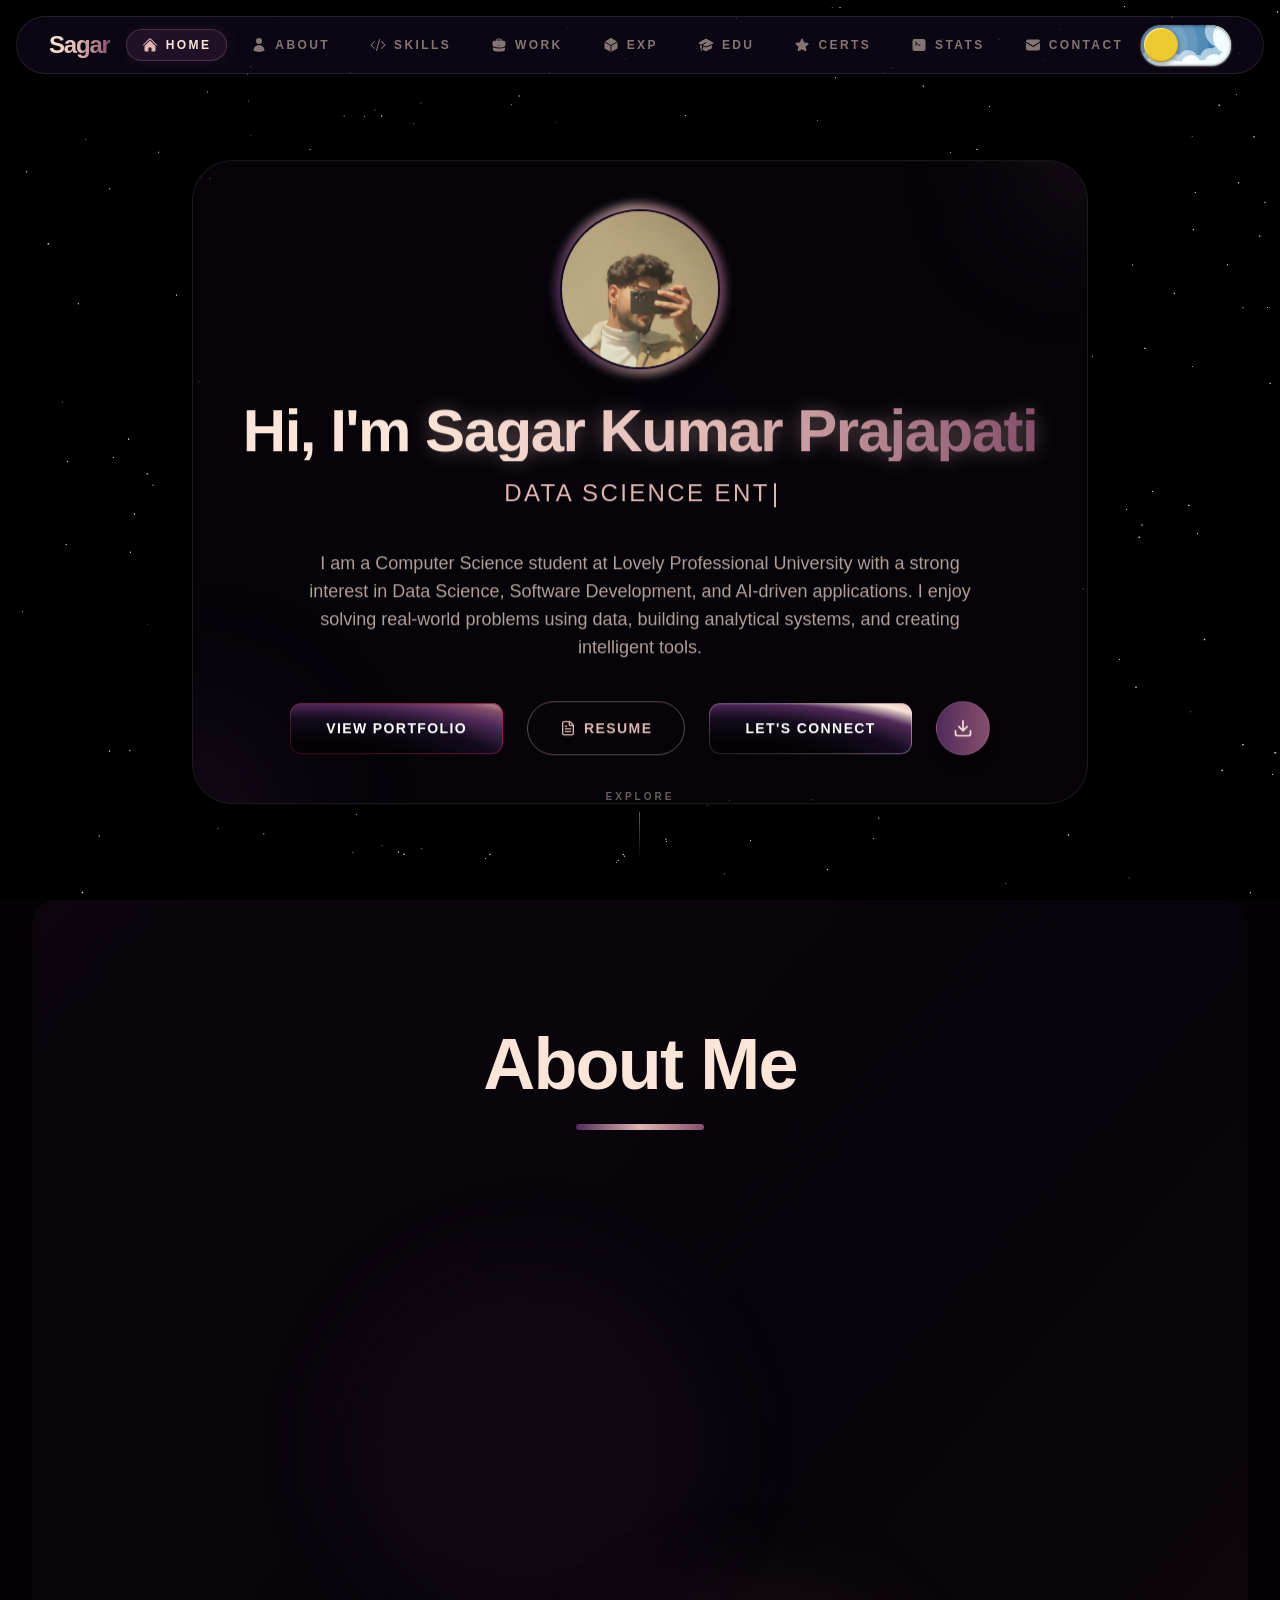
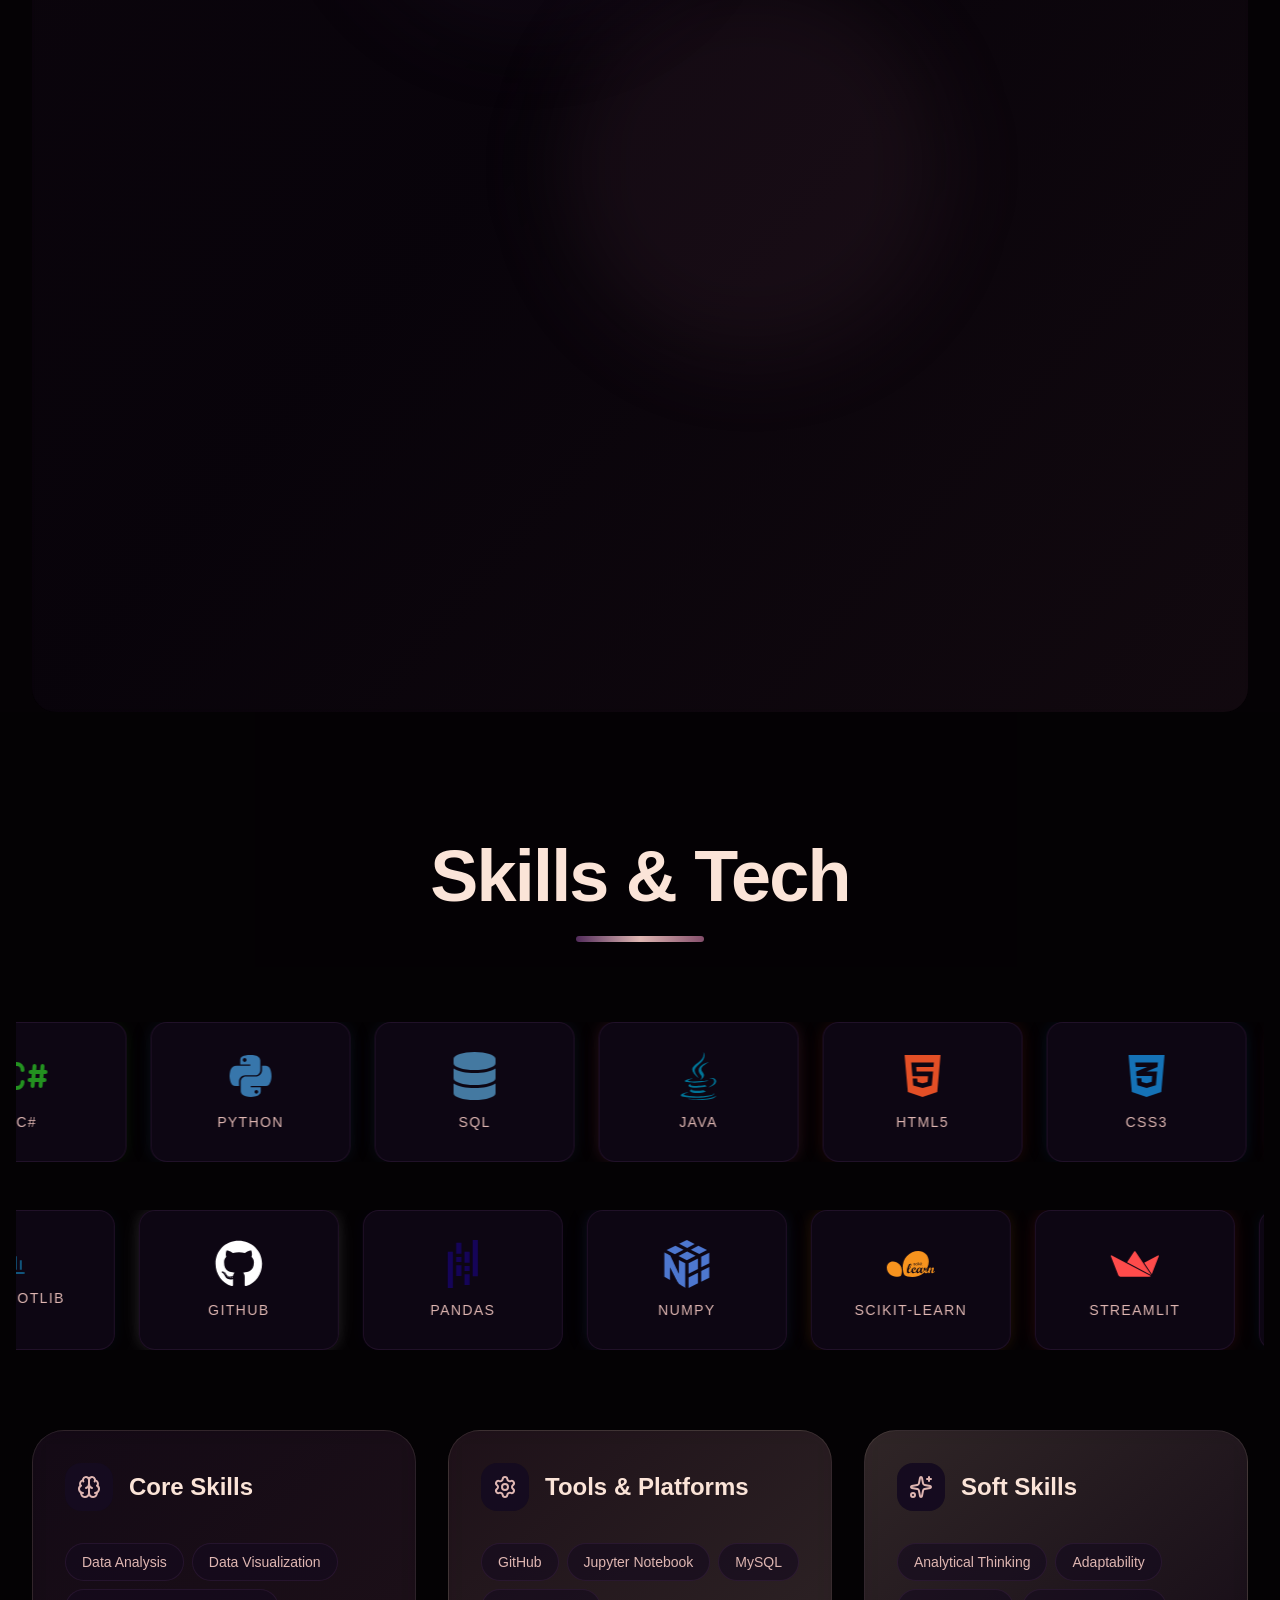
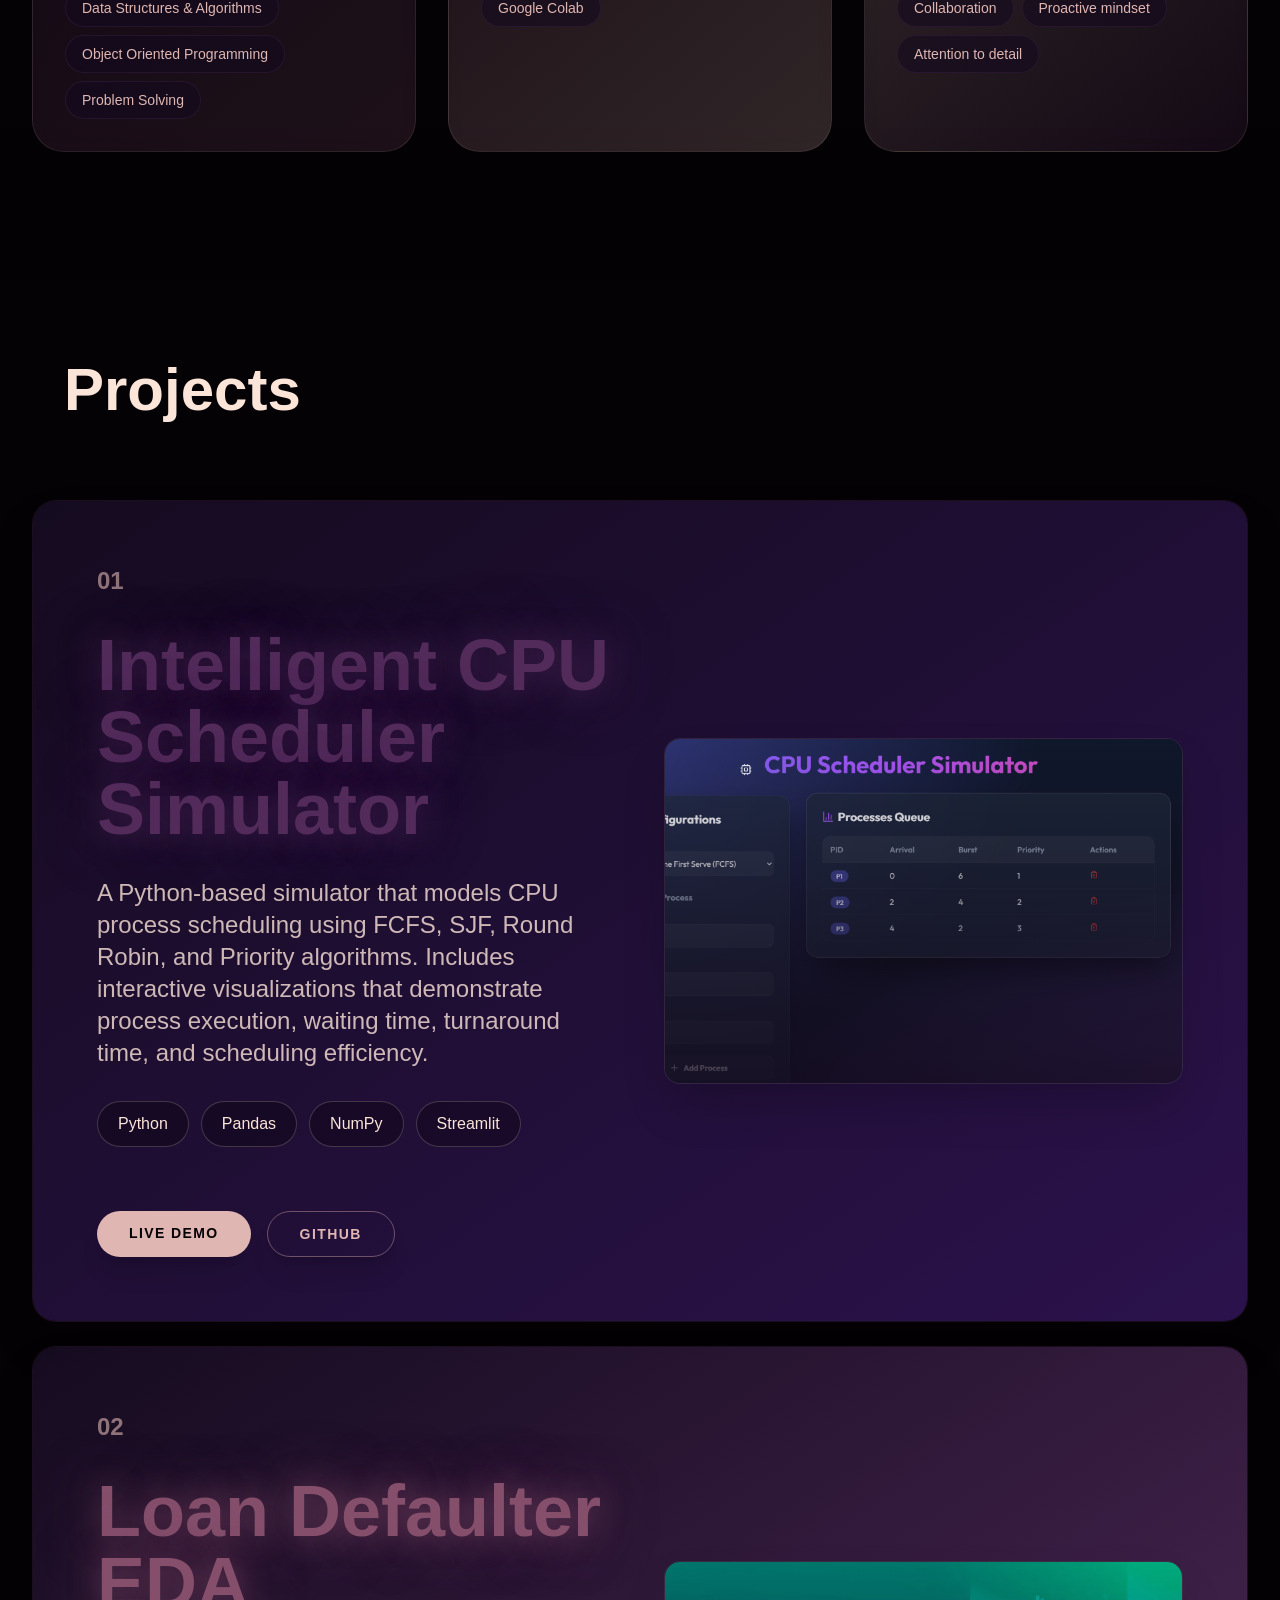
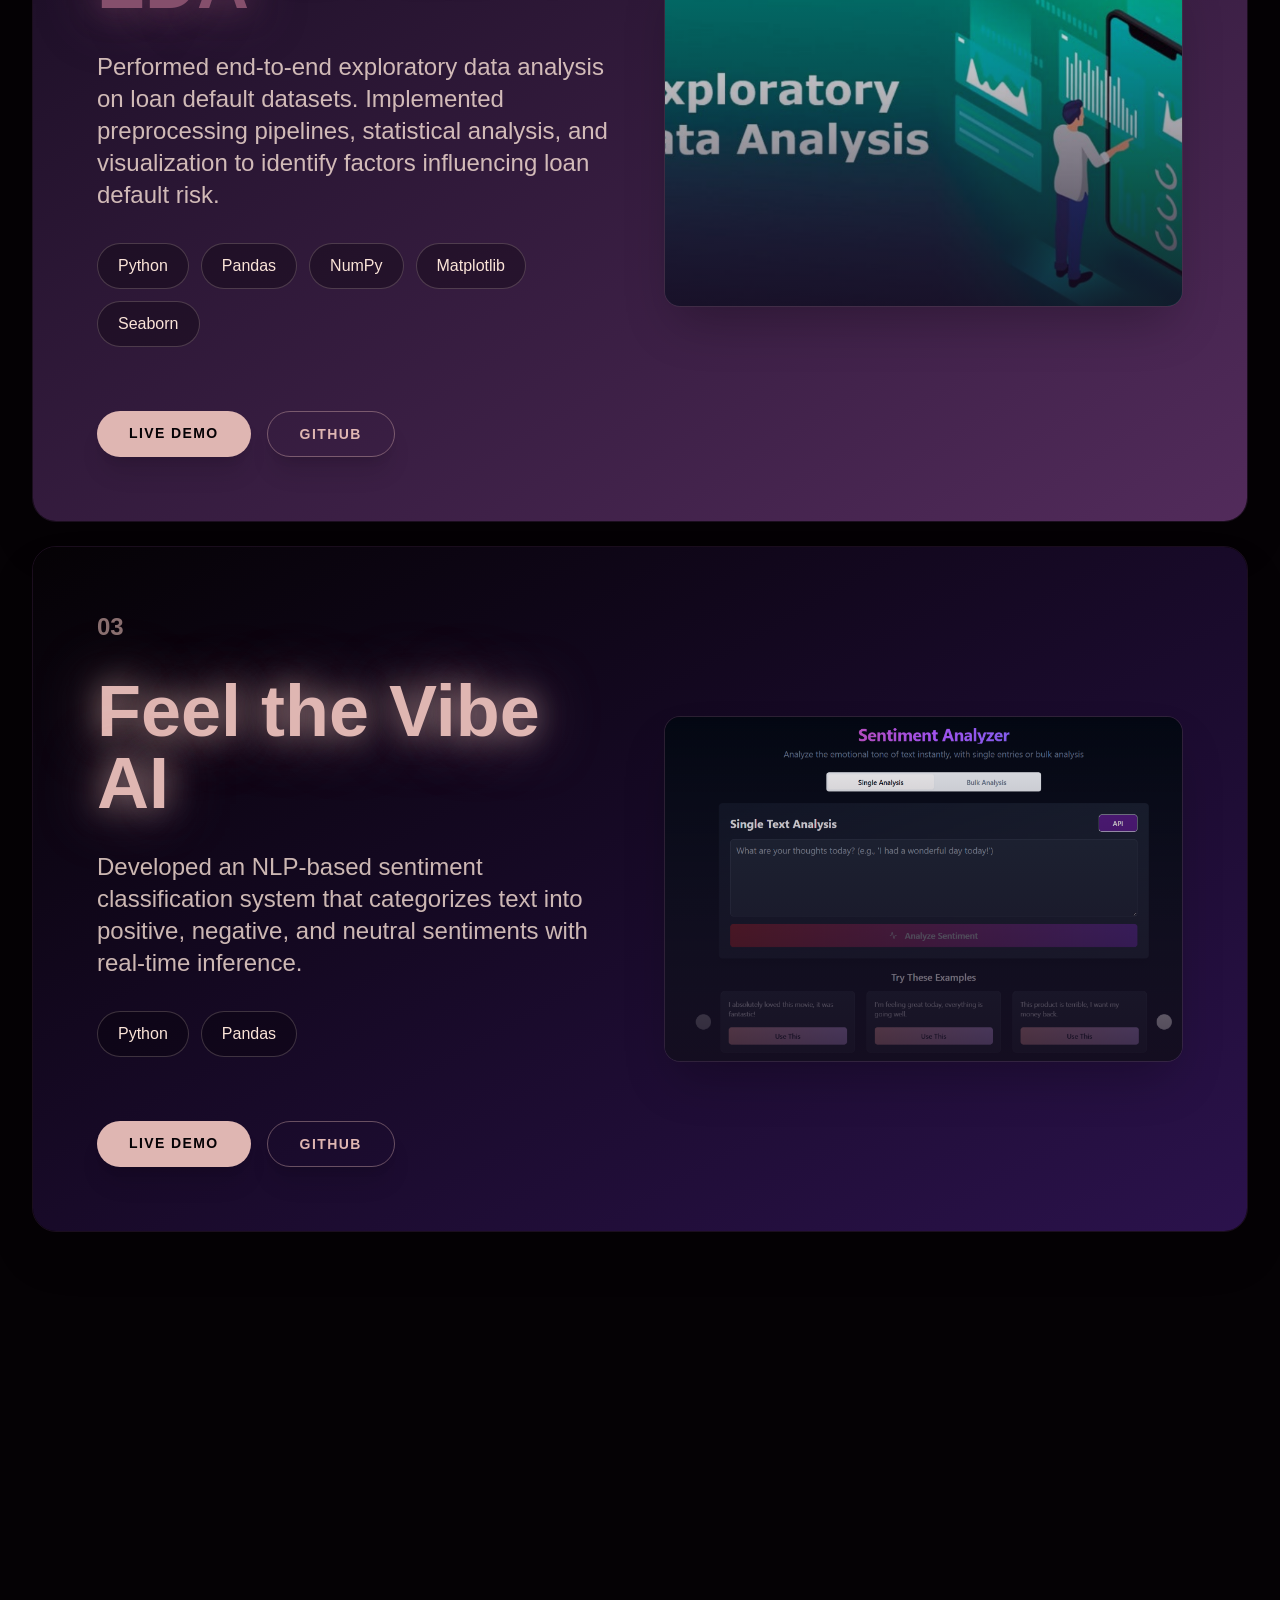
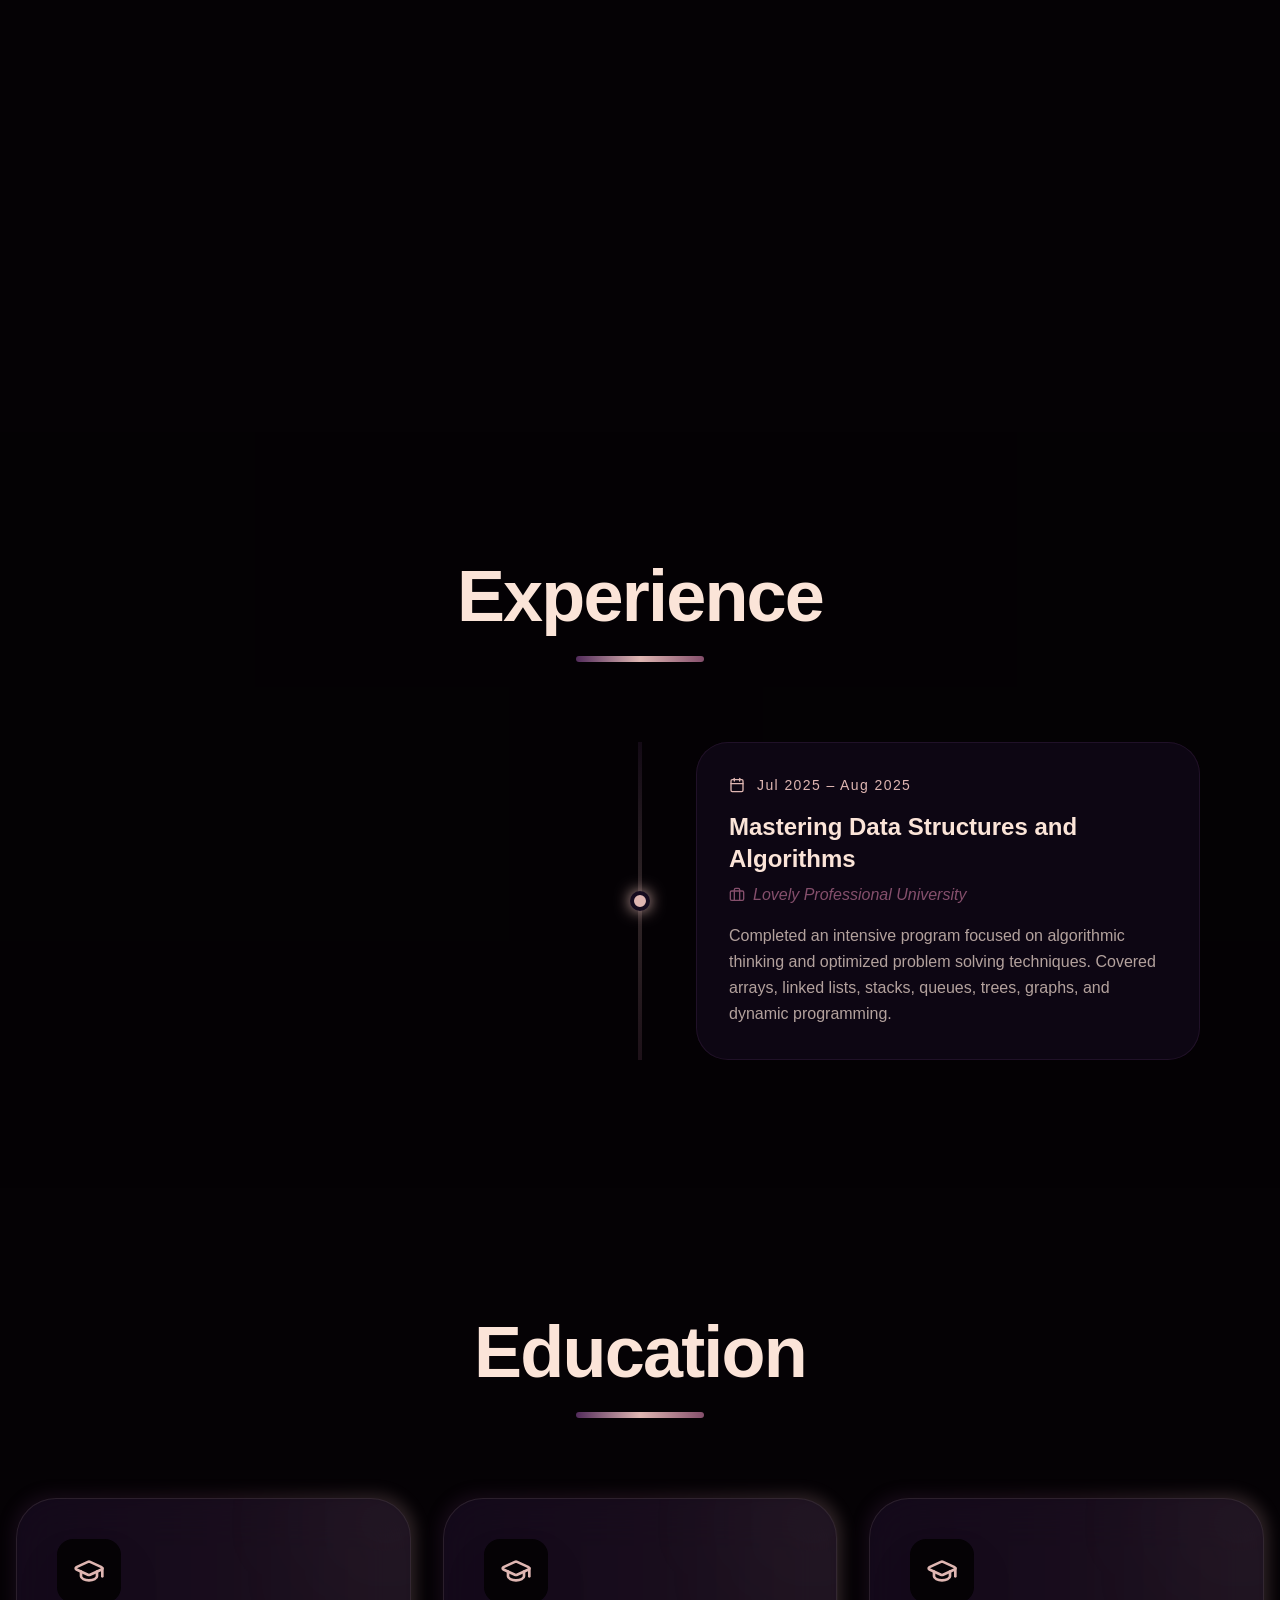
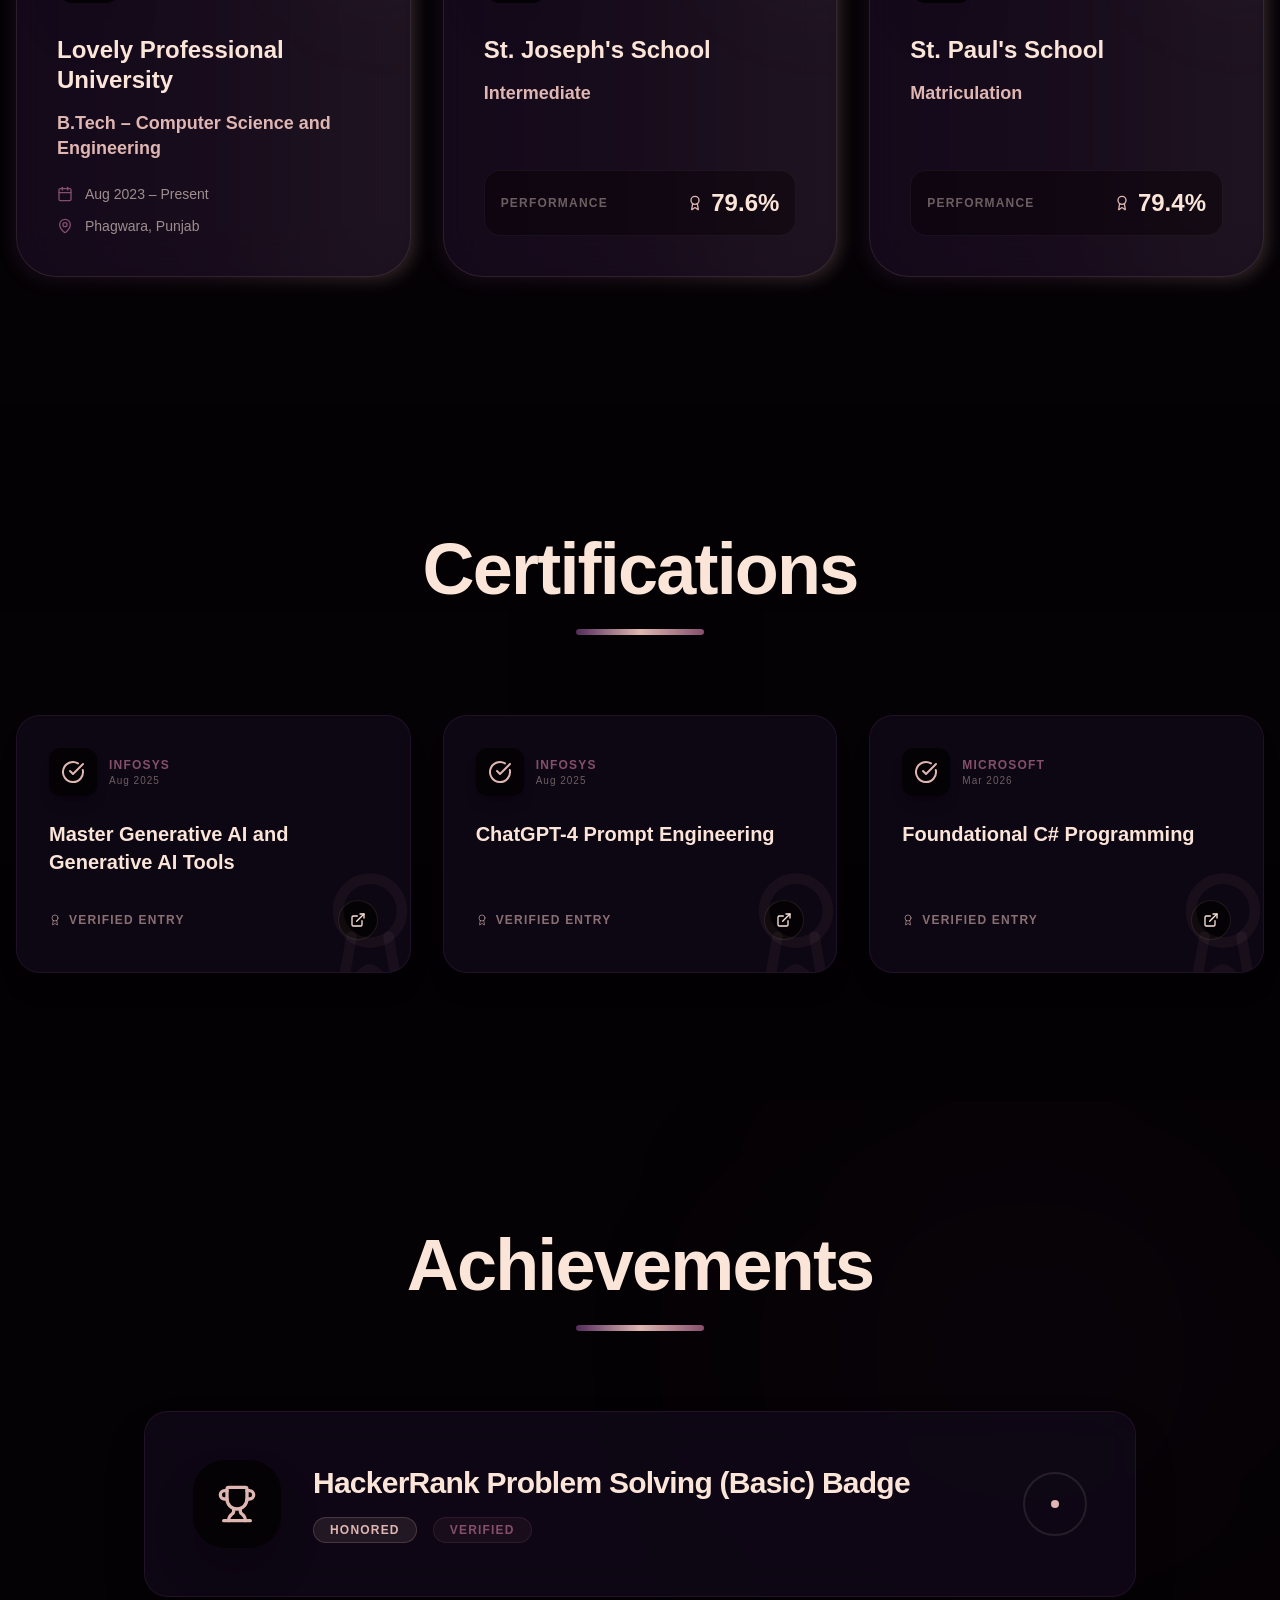
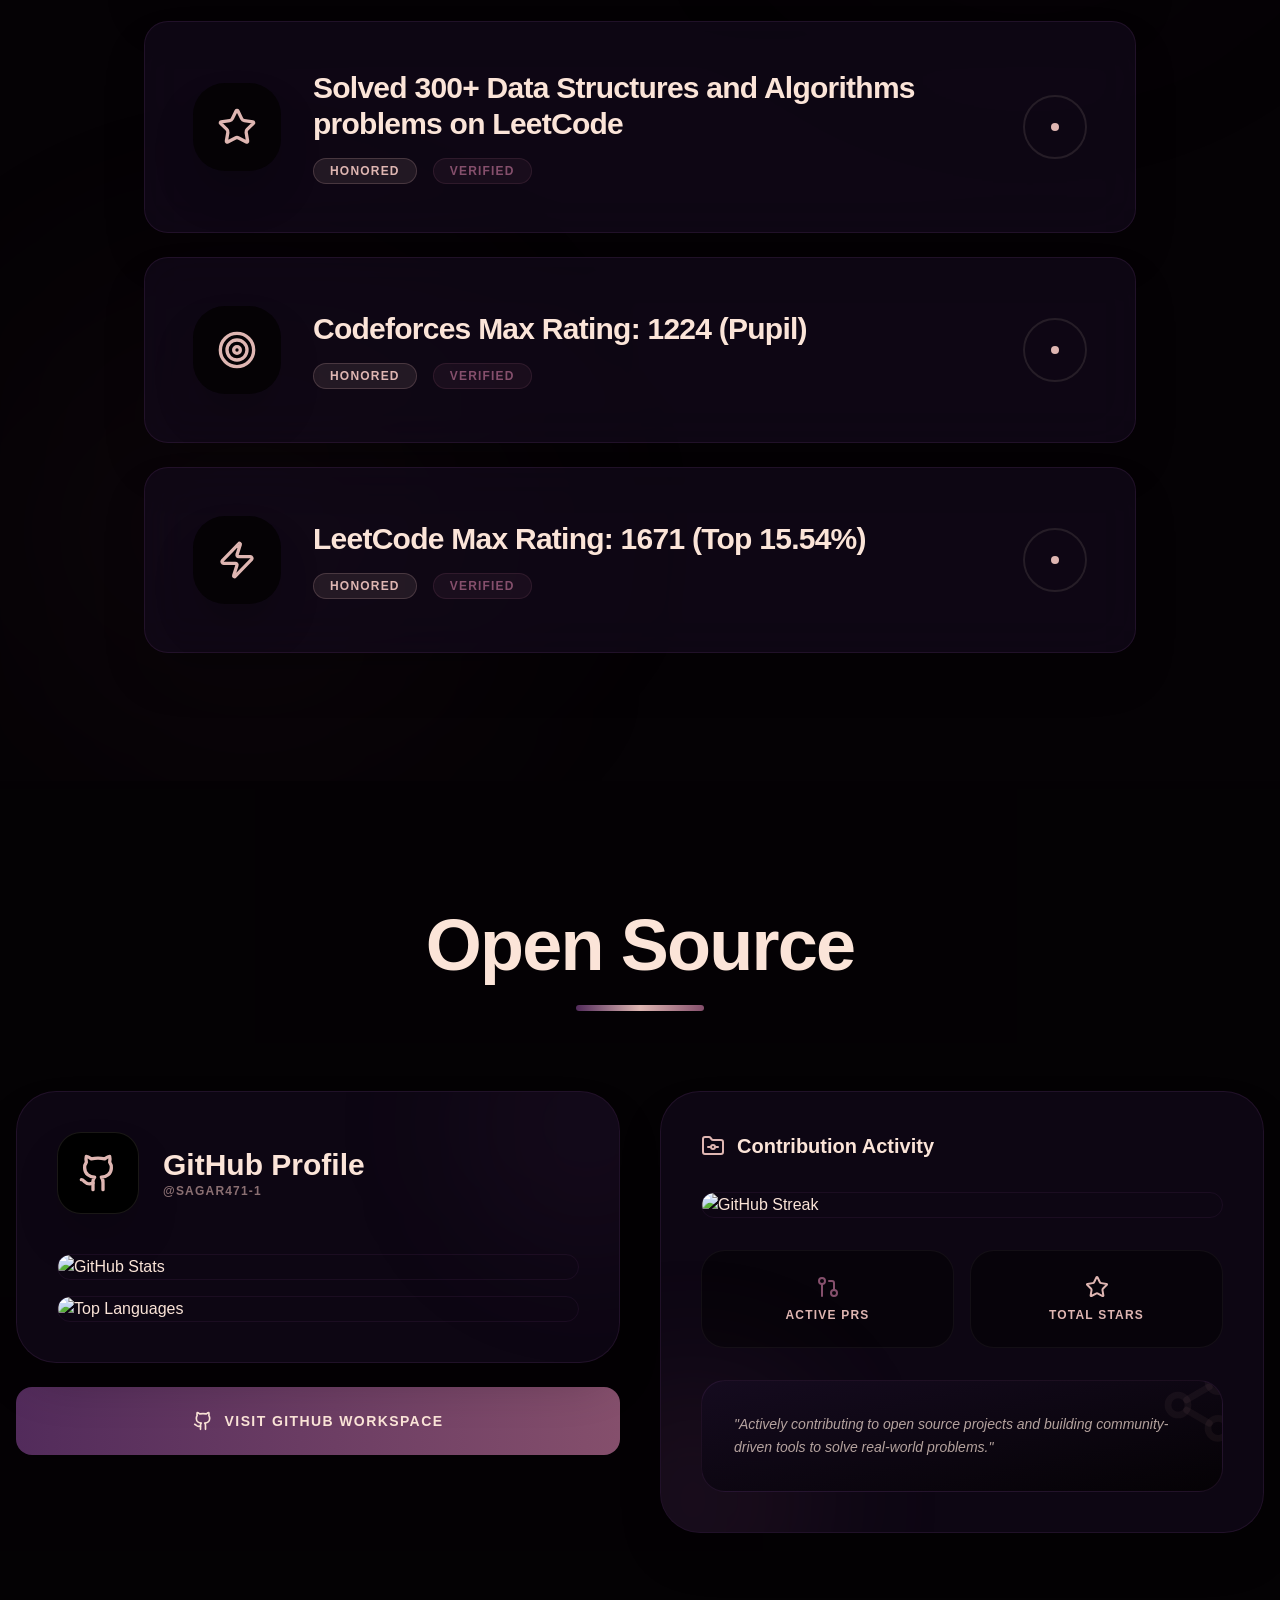
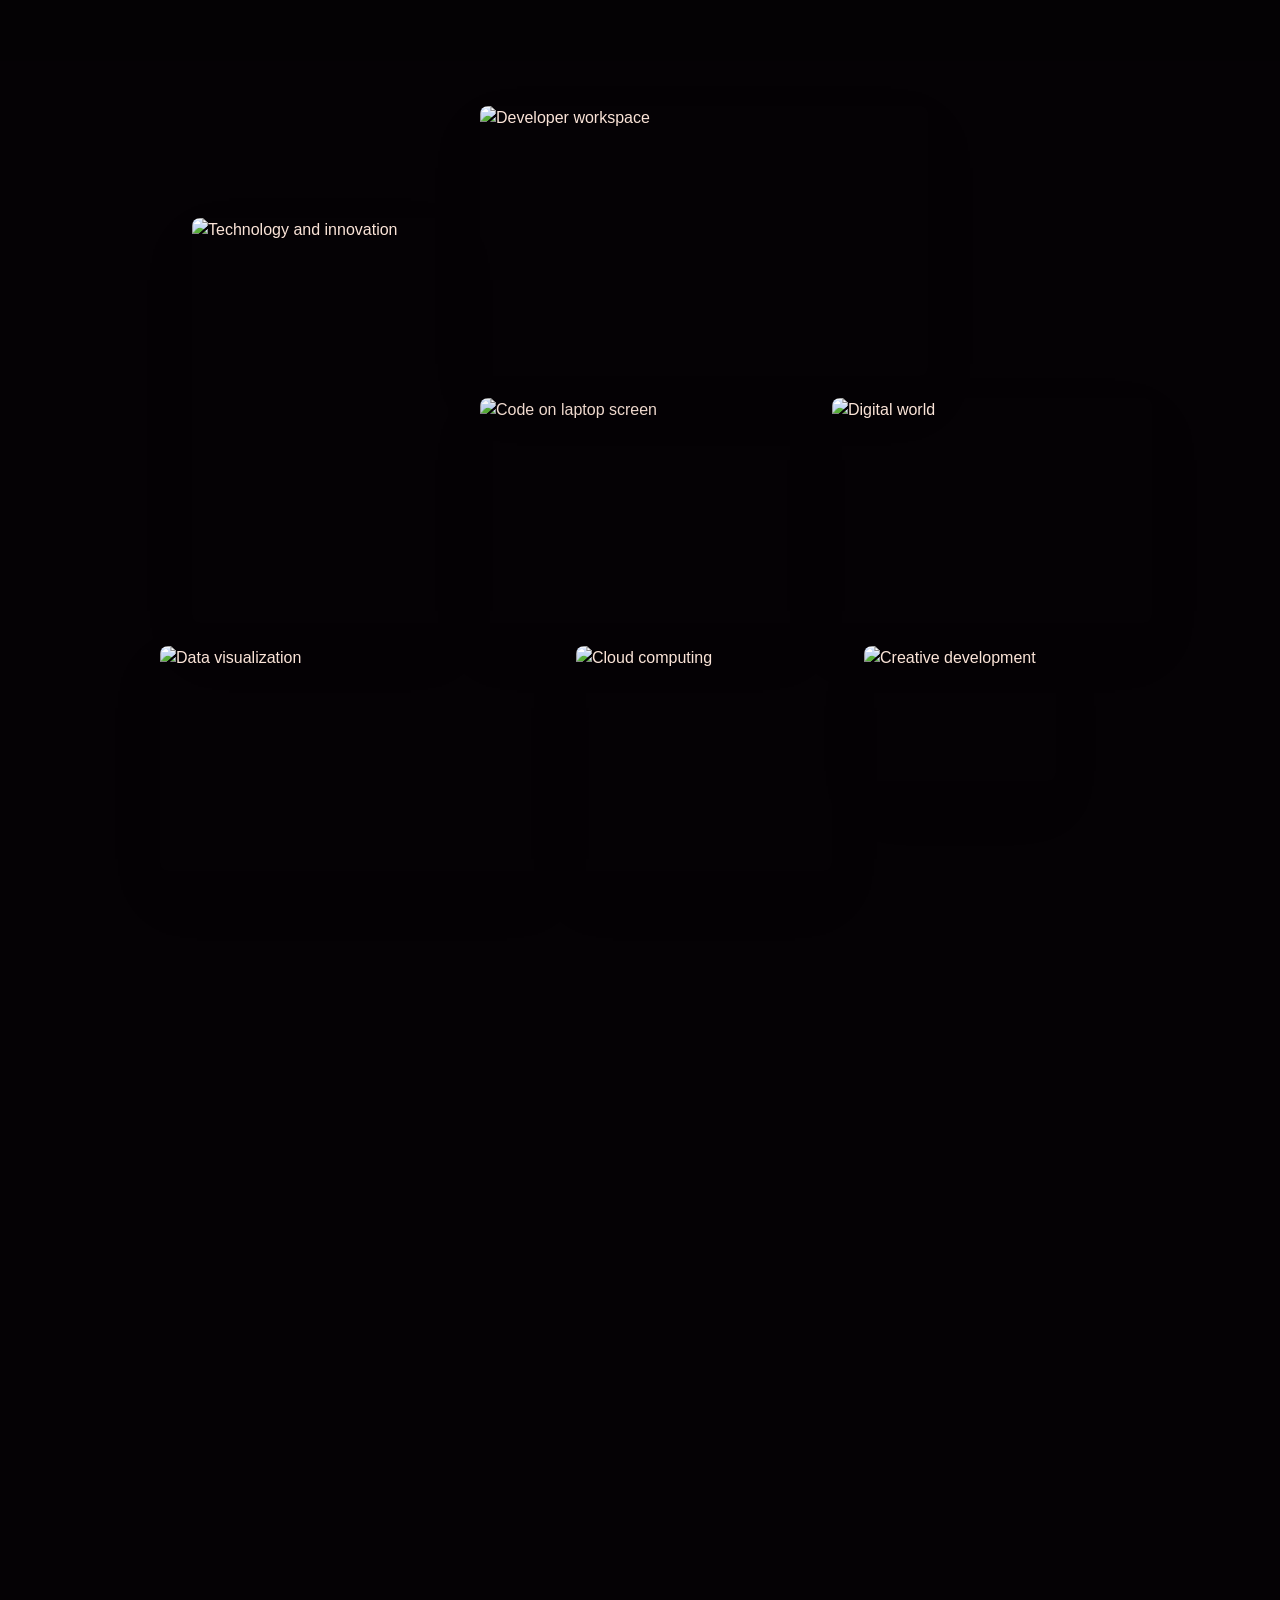
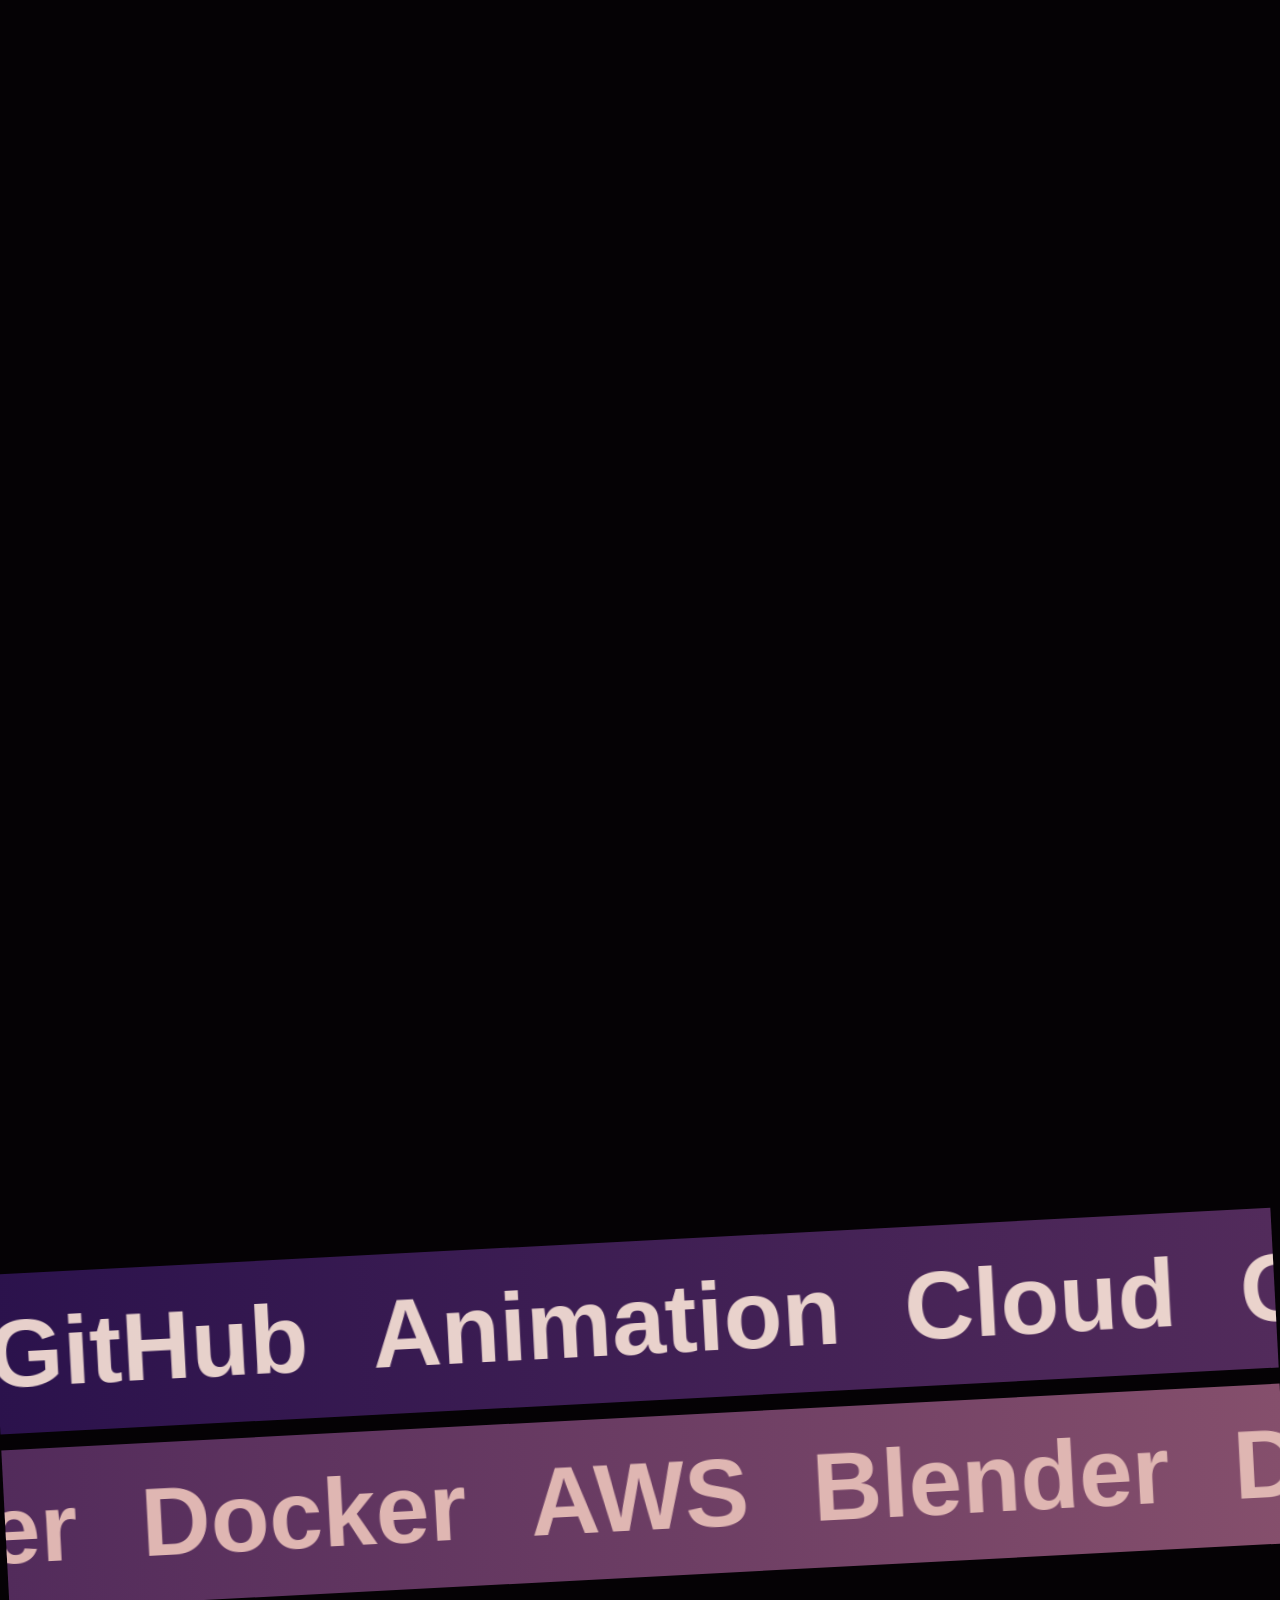
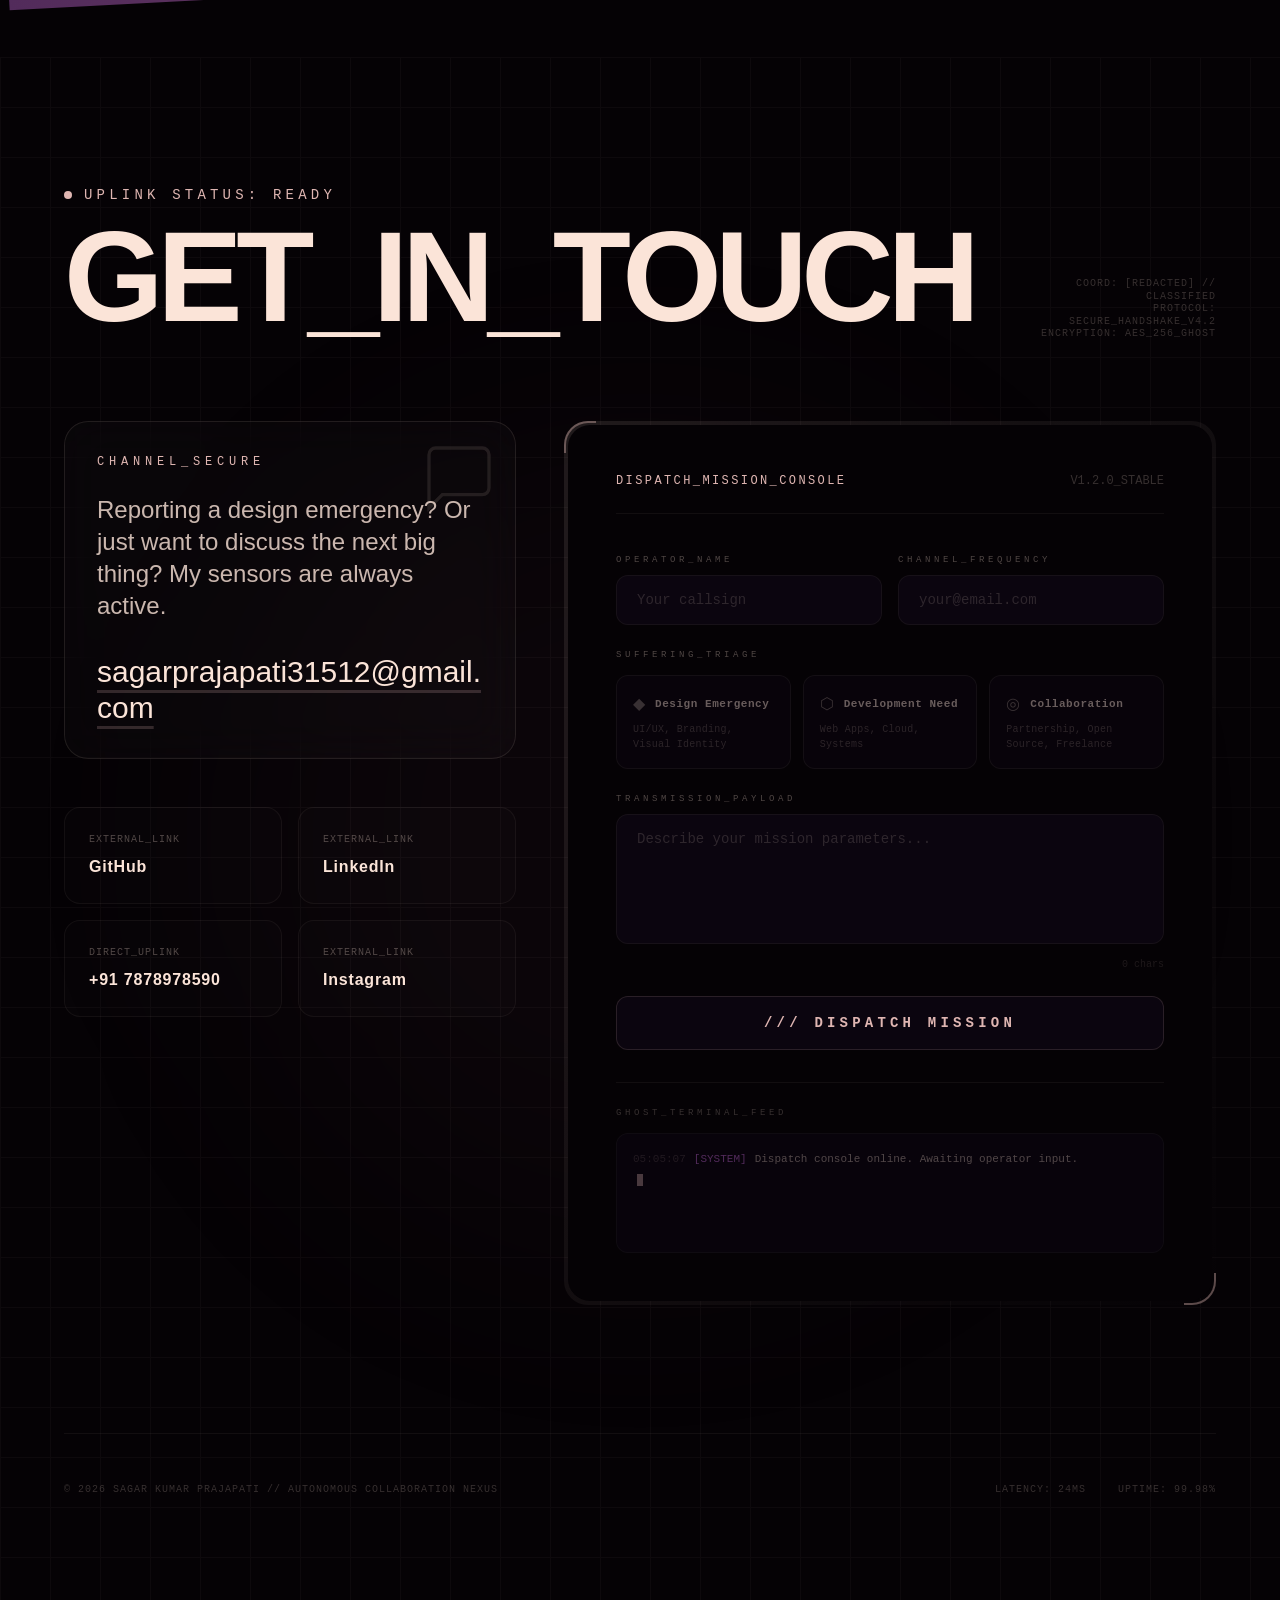
==== commit 958780db: "deploy: 421da1f55e7b055edeaaad918775df3ddf03ef0c" ====
--- a/index.html
+++ b/index.html
@@ -28,7 +28,7 @@
   <meta name="twitter:description"
     content="Aspiring Software Development Engineer and Competitive Programmer — Scalable Applications, Algorithms, and Efficient Problem Solving." />
   <meta name="twitter:image" content="https://sagar471-1.github.io/cpu_scheduler_preview_1772267471236.png" />
-  <script type="module" crossorigin src="/assets/index-BOA-sHDi.js"></script>
+  <script type="module" crossorigin src="/assets/index-DiuwJwhU.js"></script>
   <link rel="stylesheet" crossorigin href="/assets/index-fTtUTMx9.css">
 </head>
 
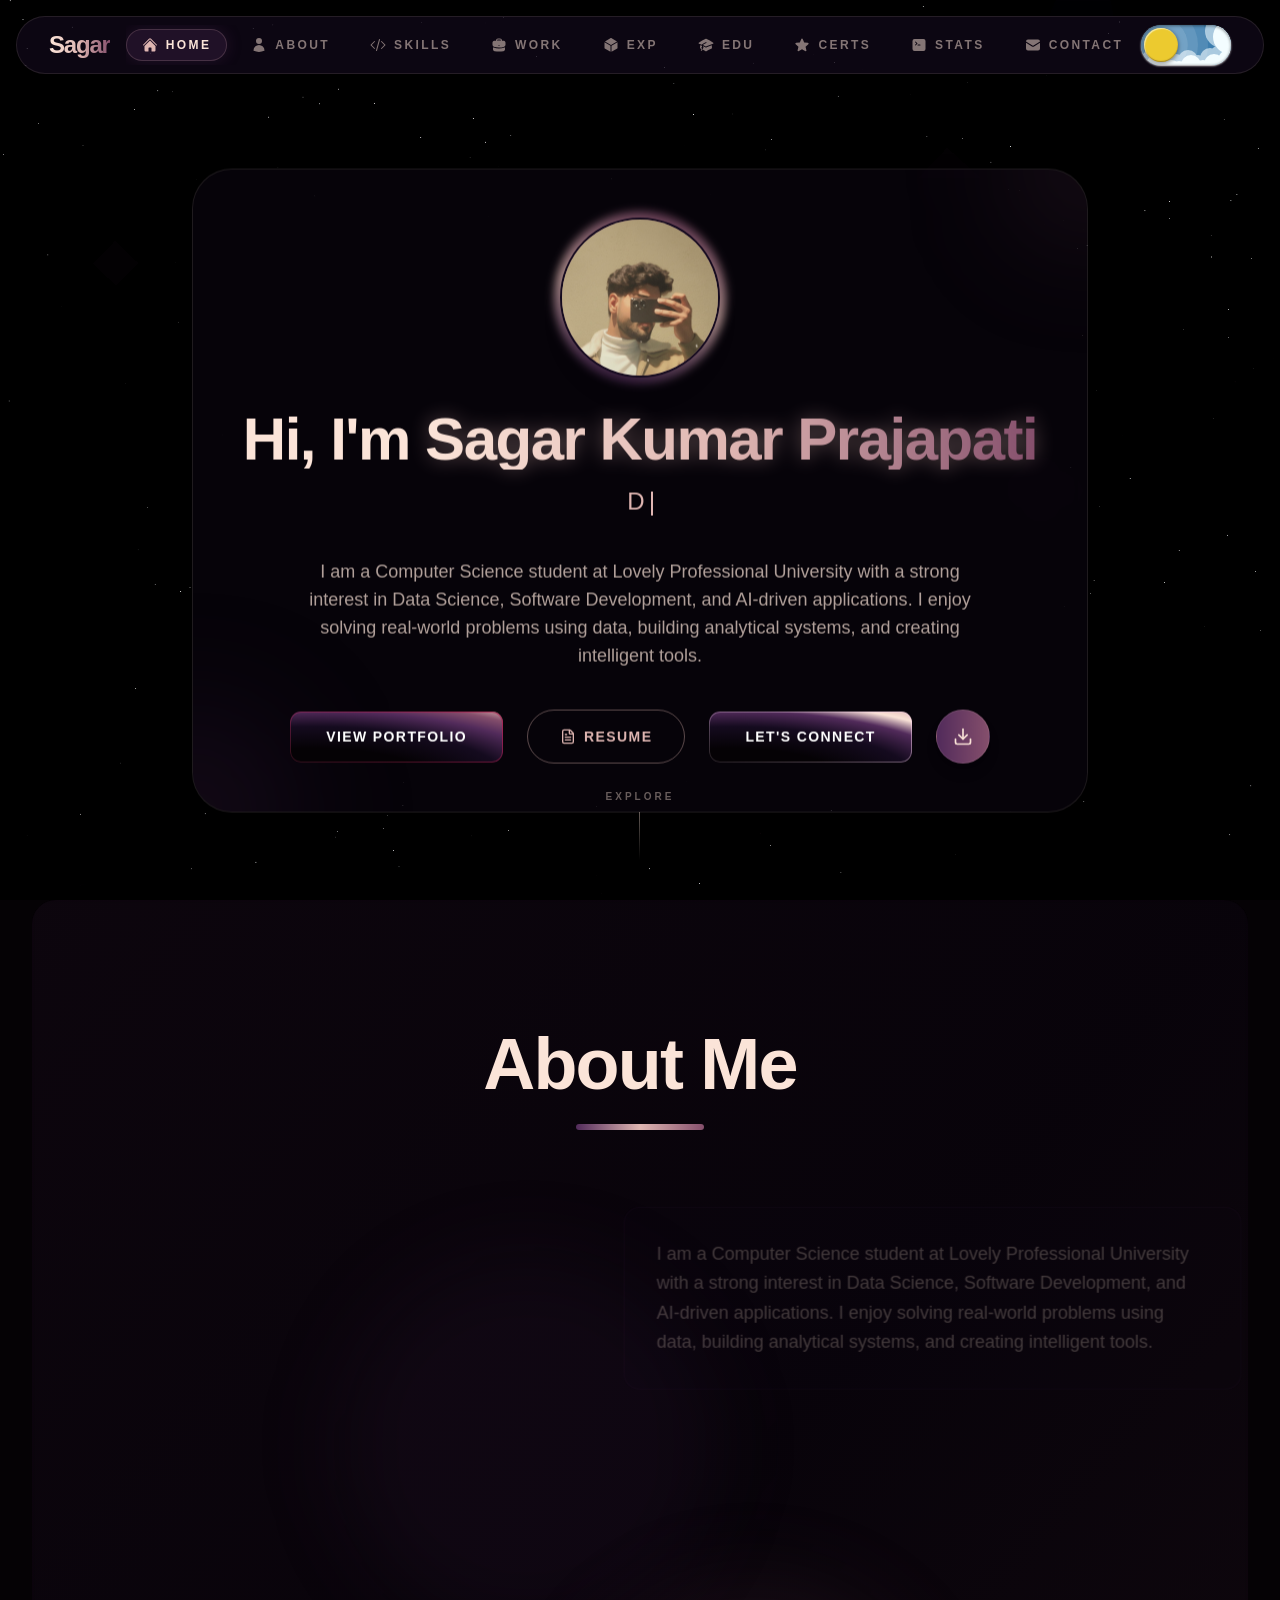
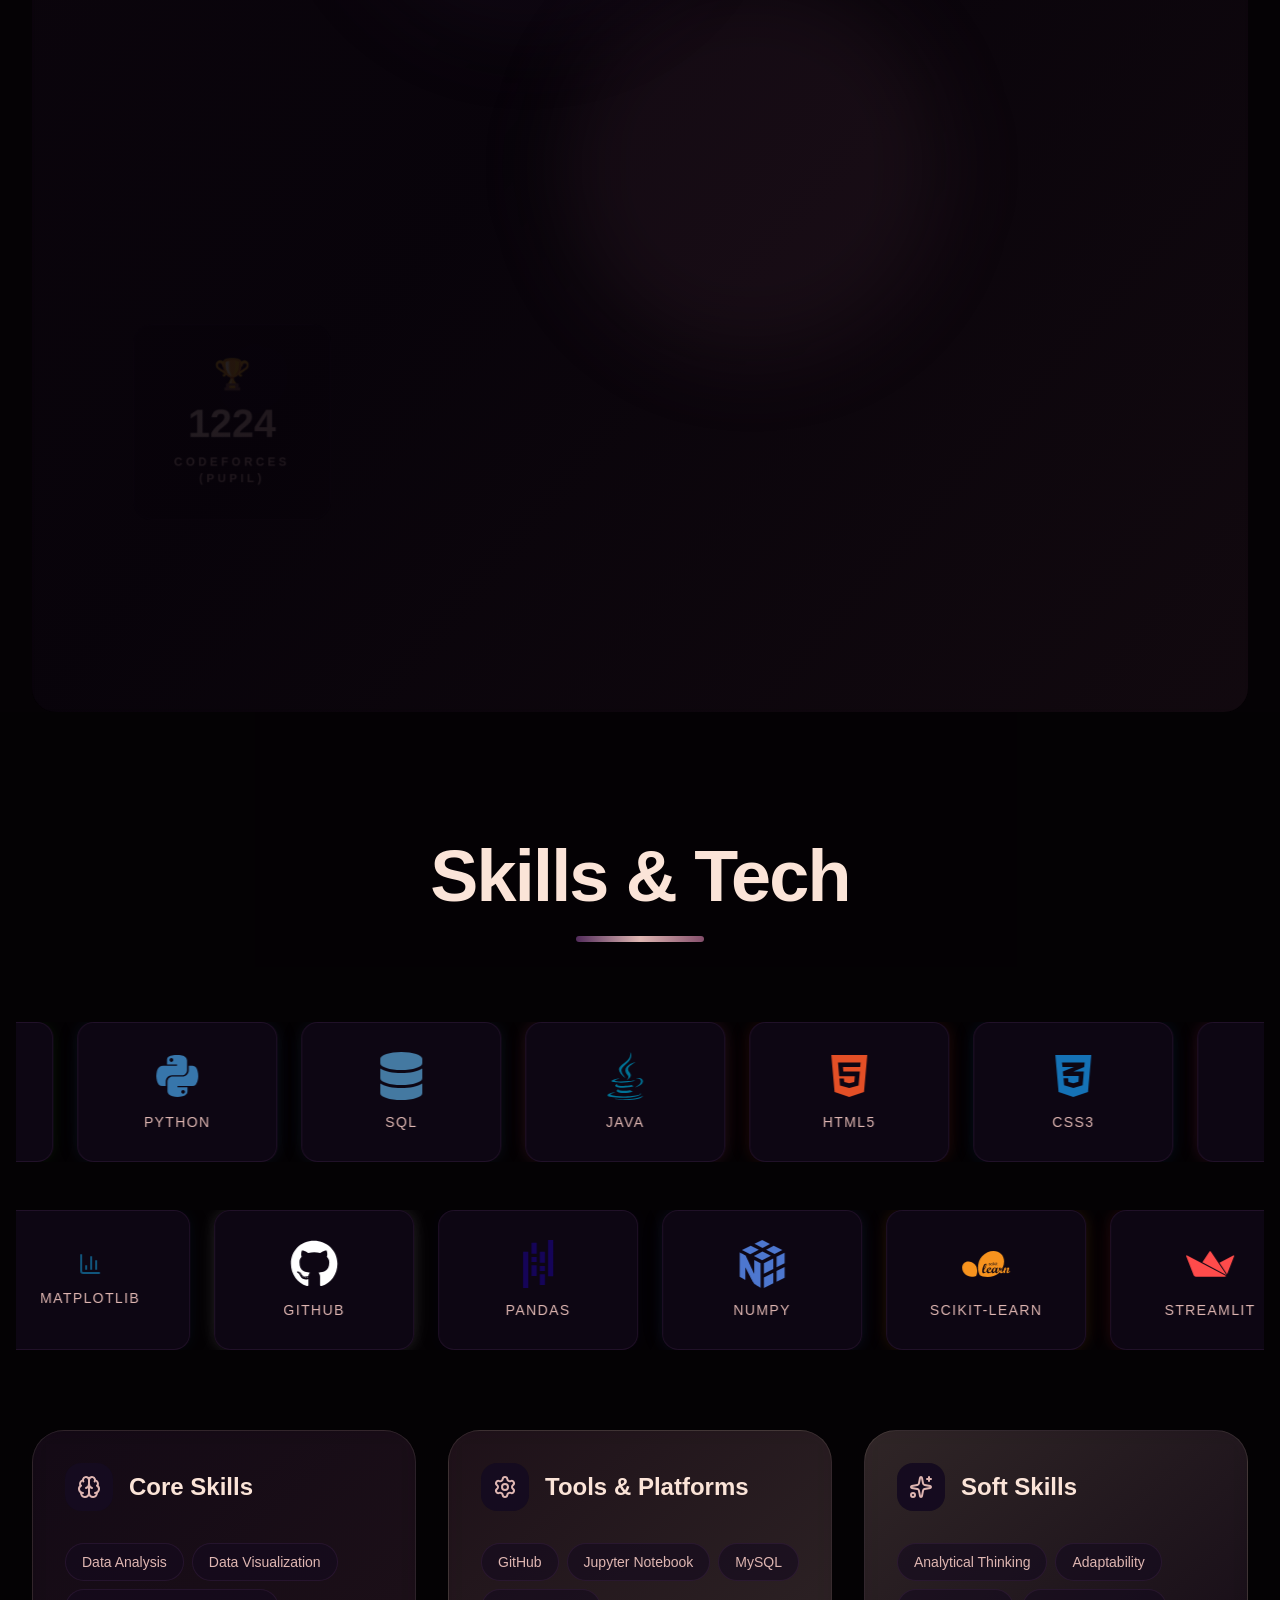
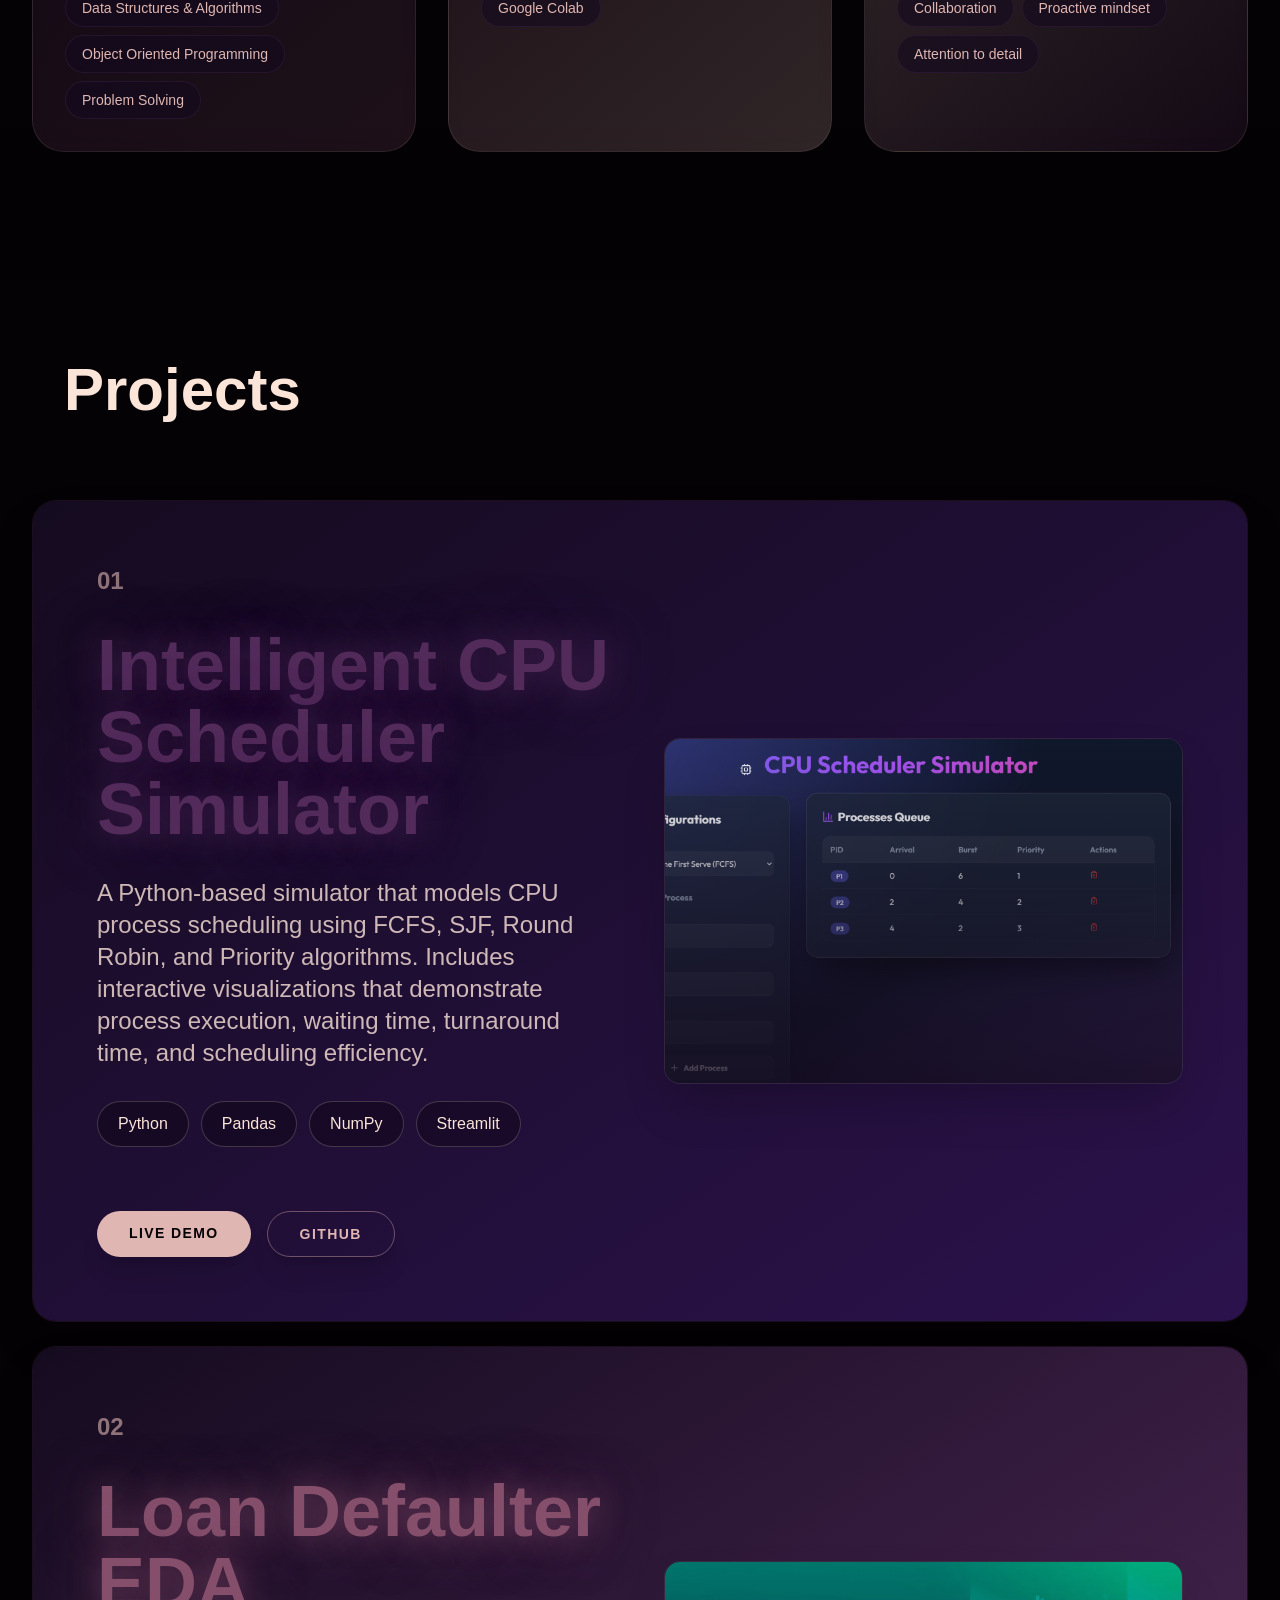
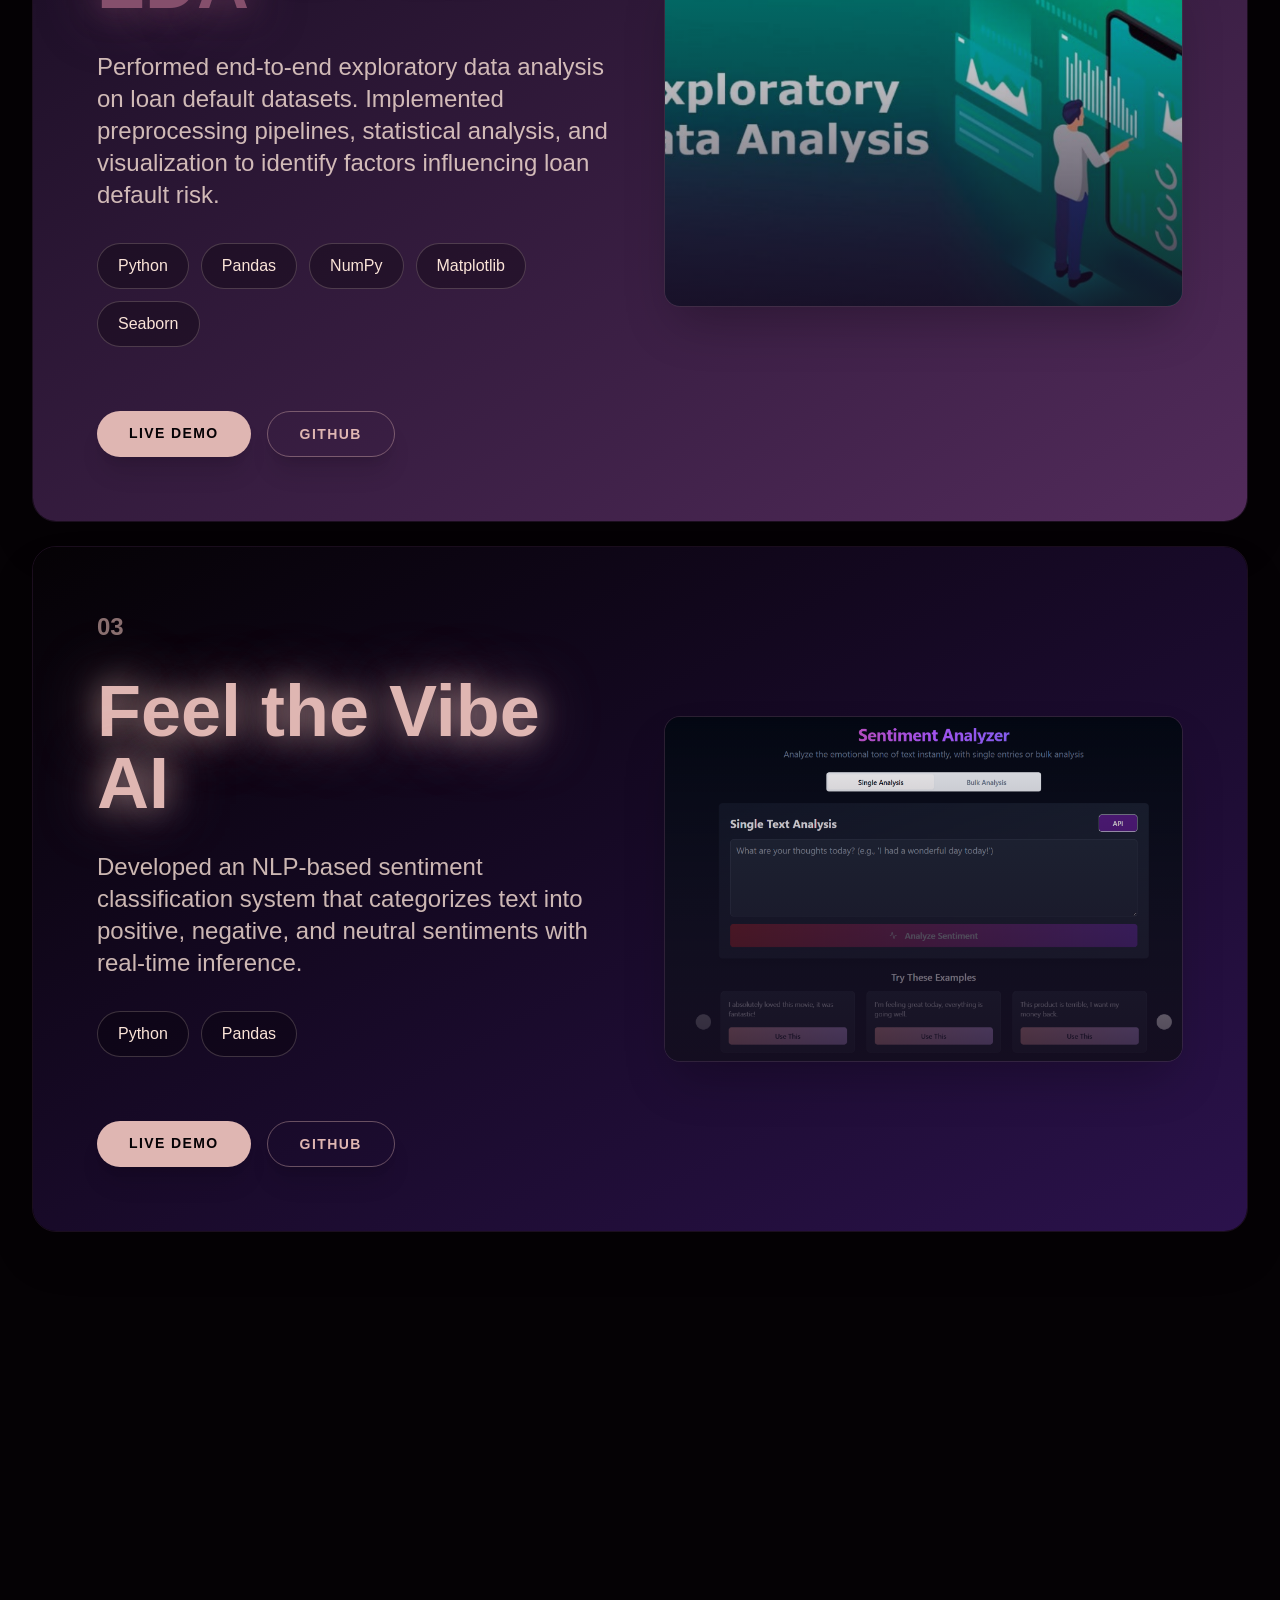
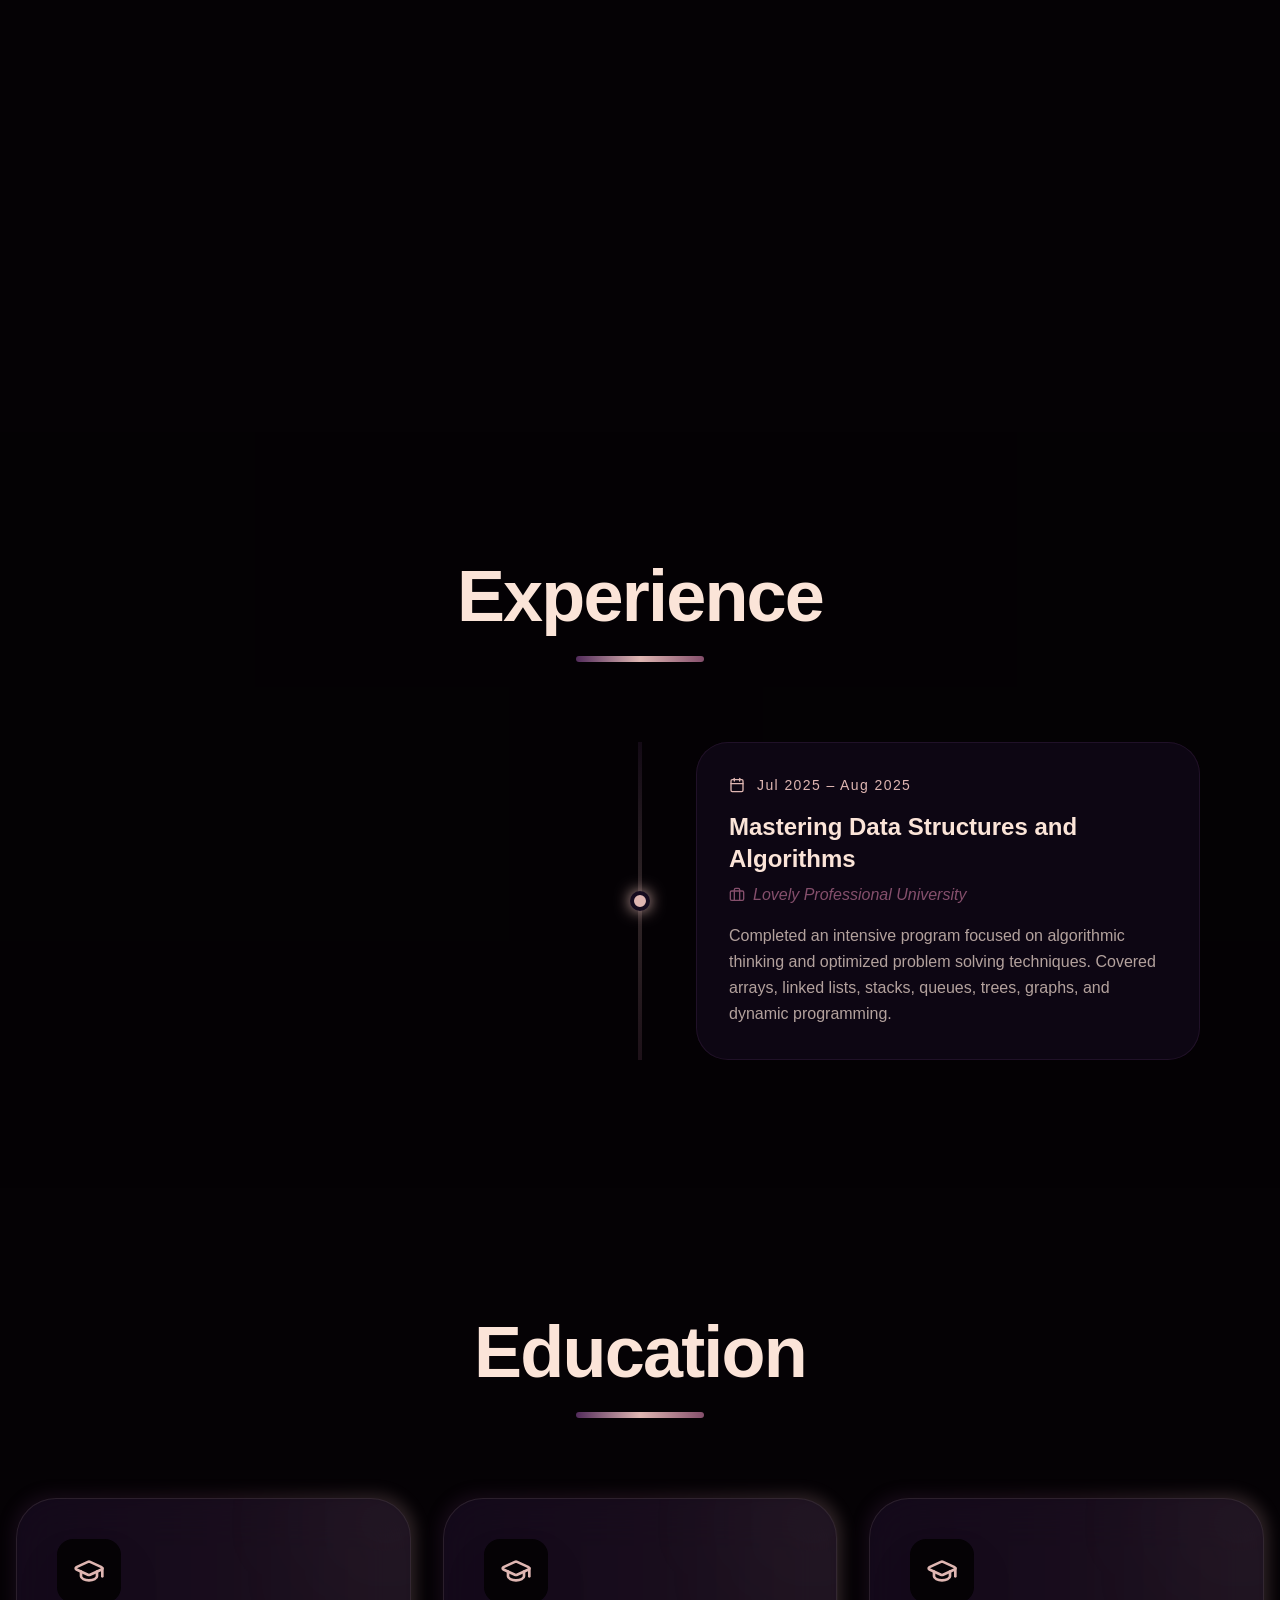
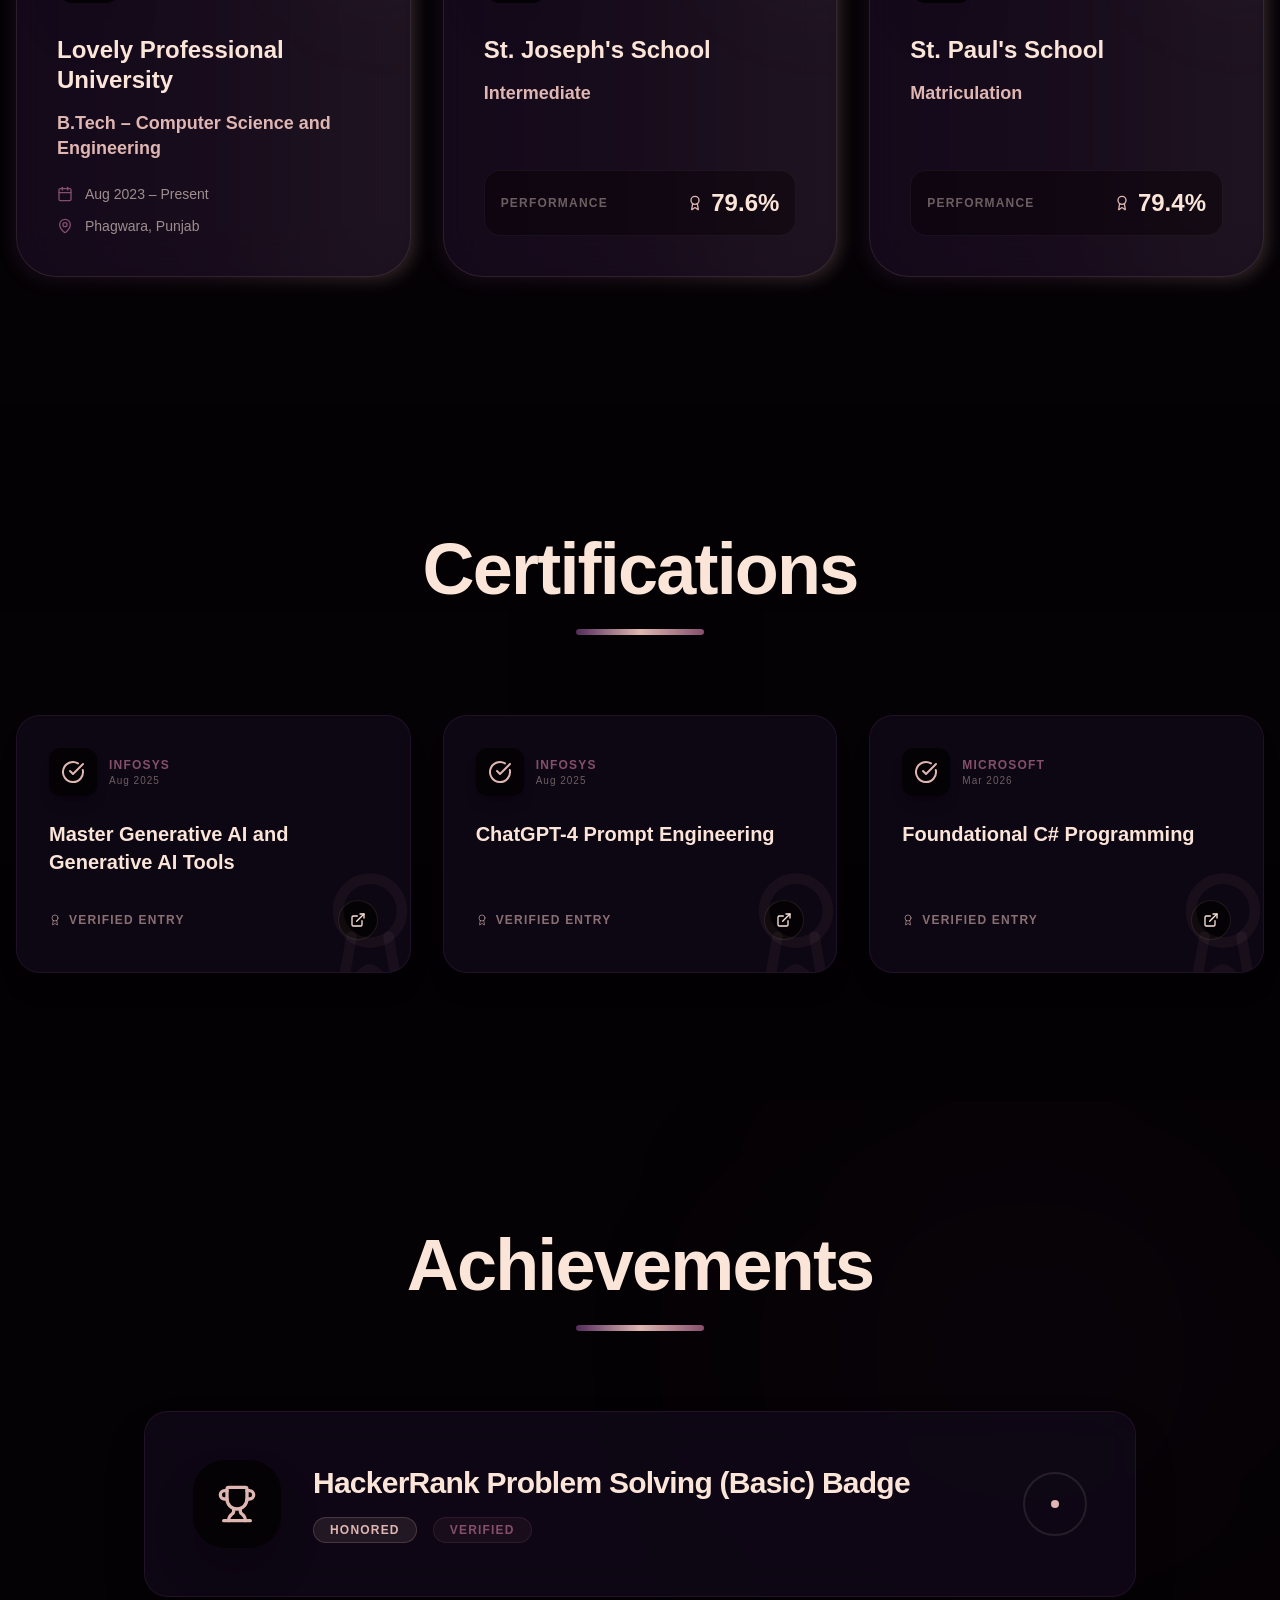
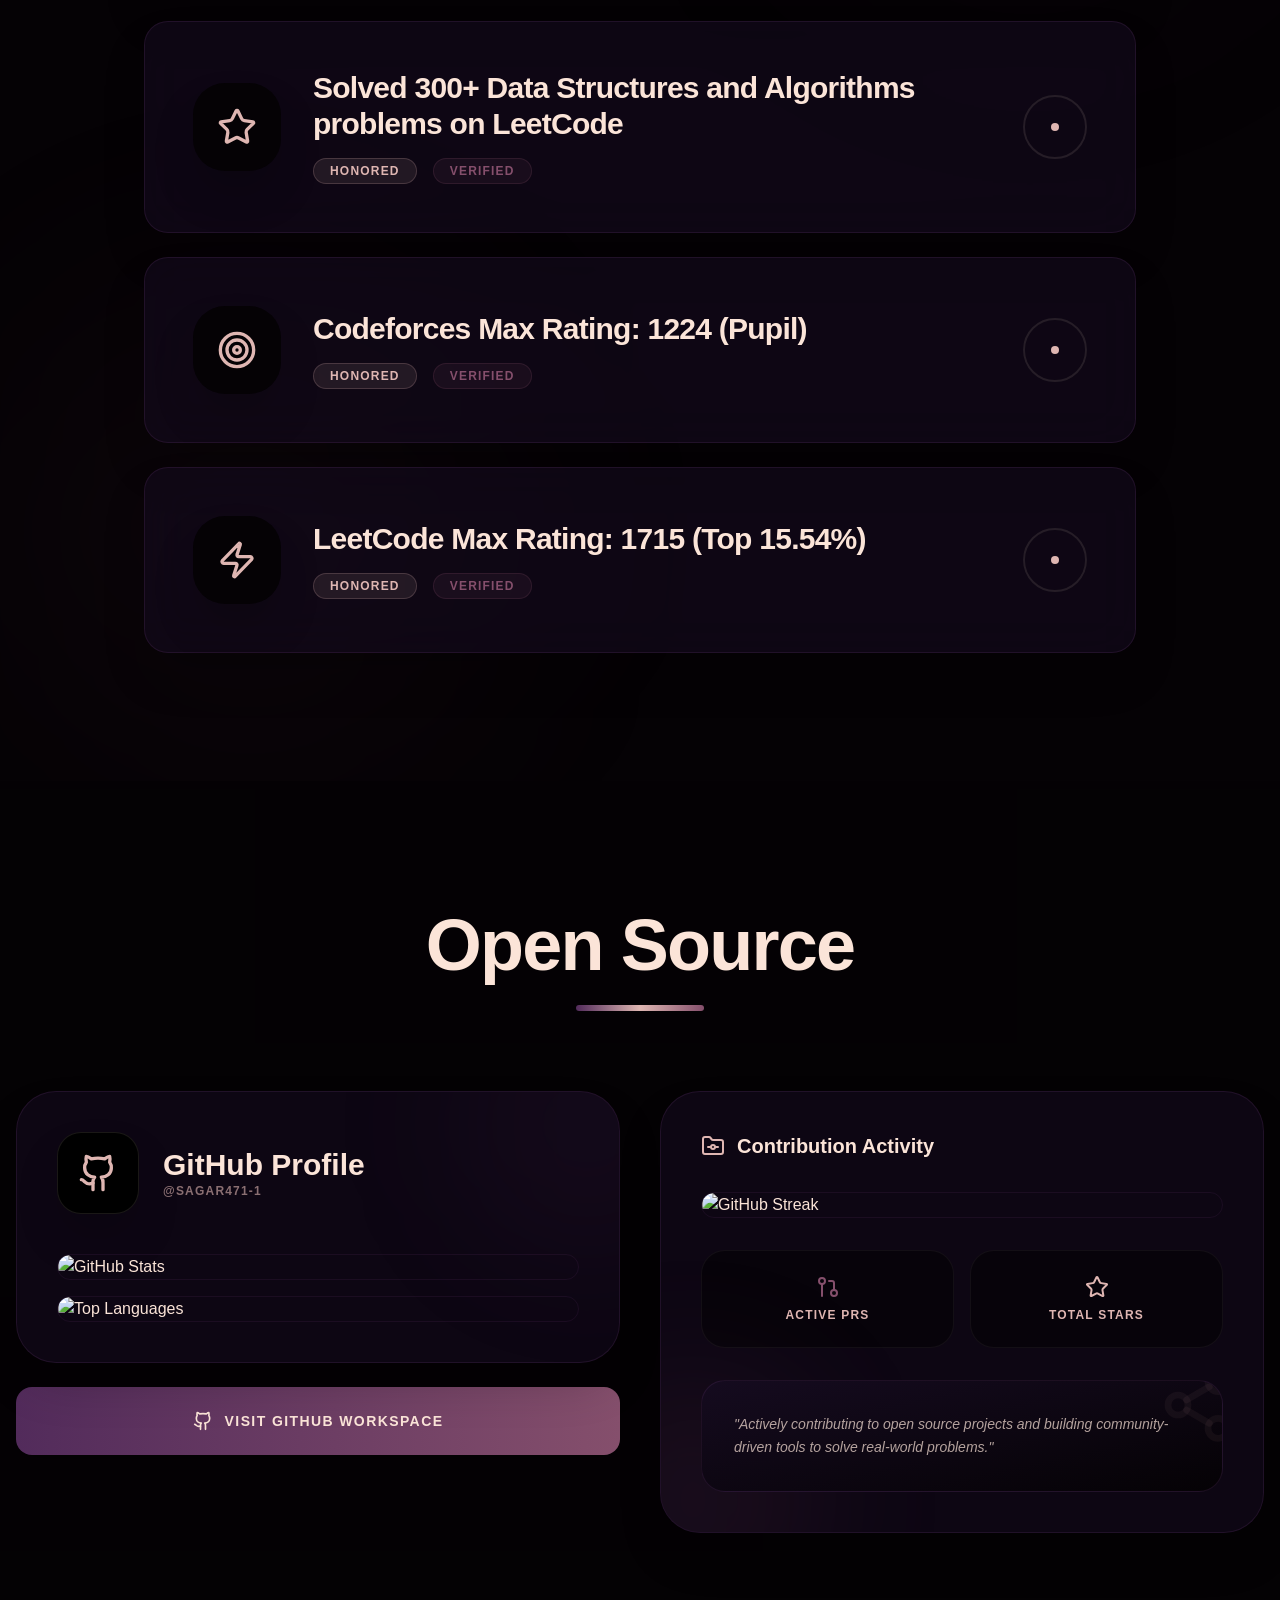
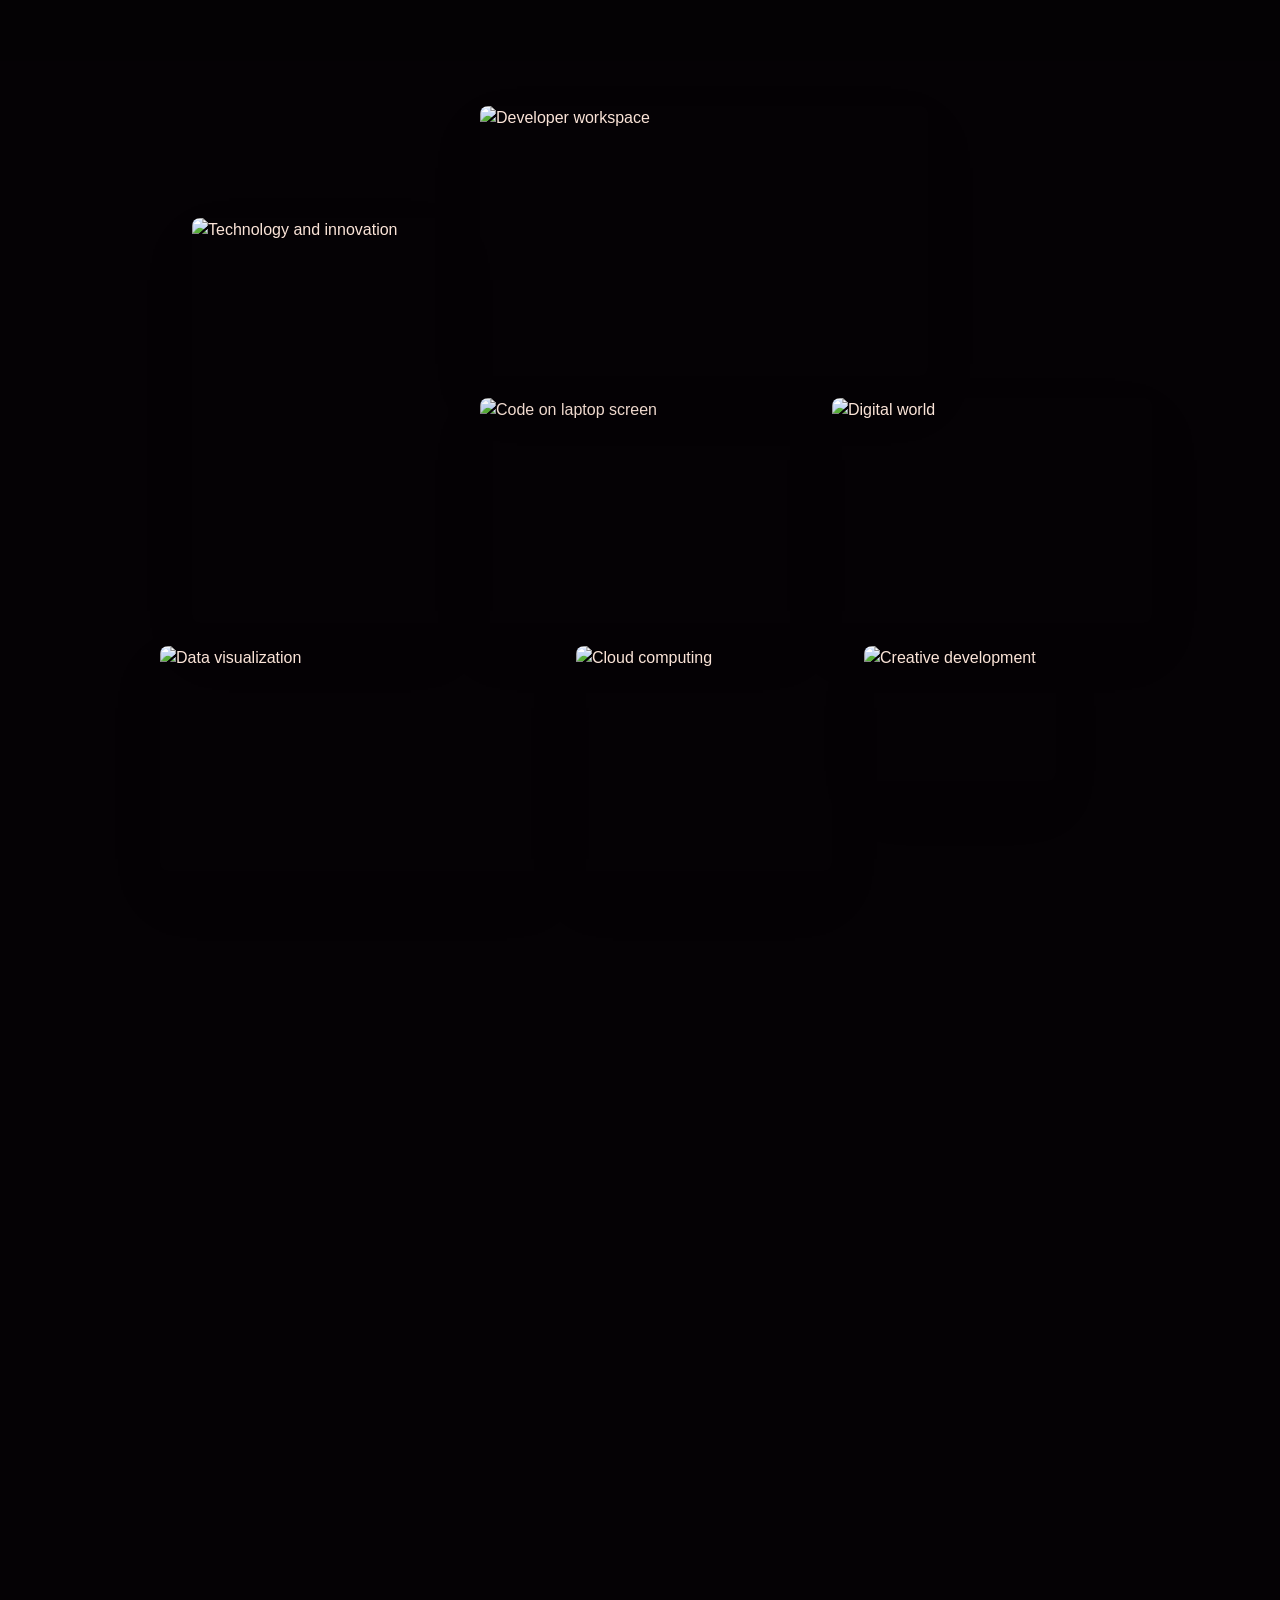
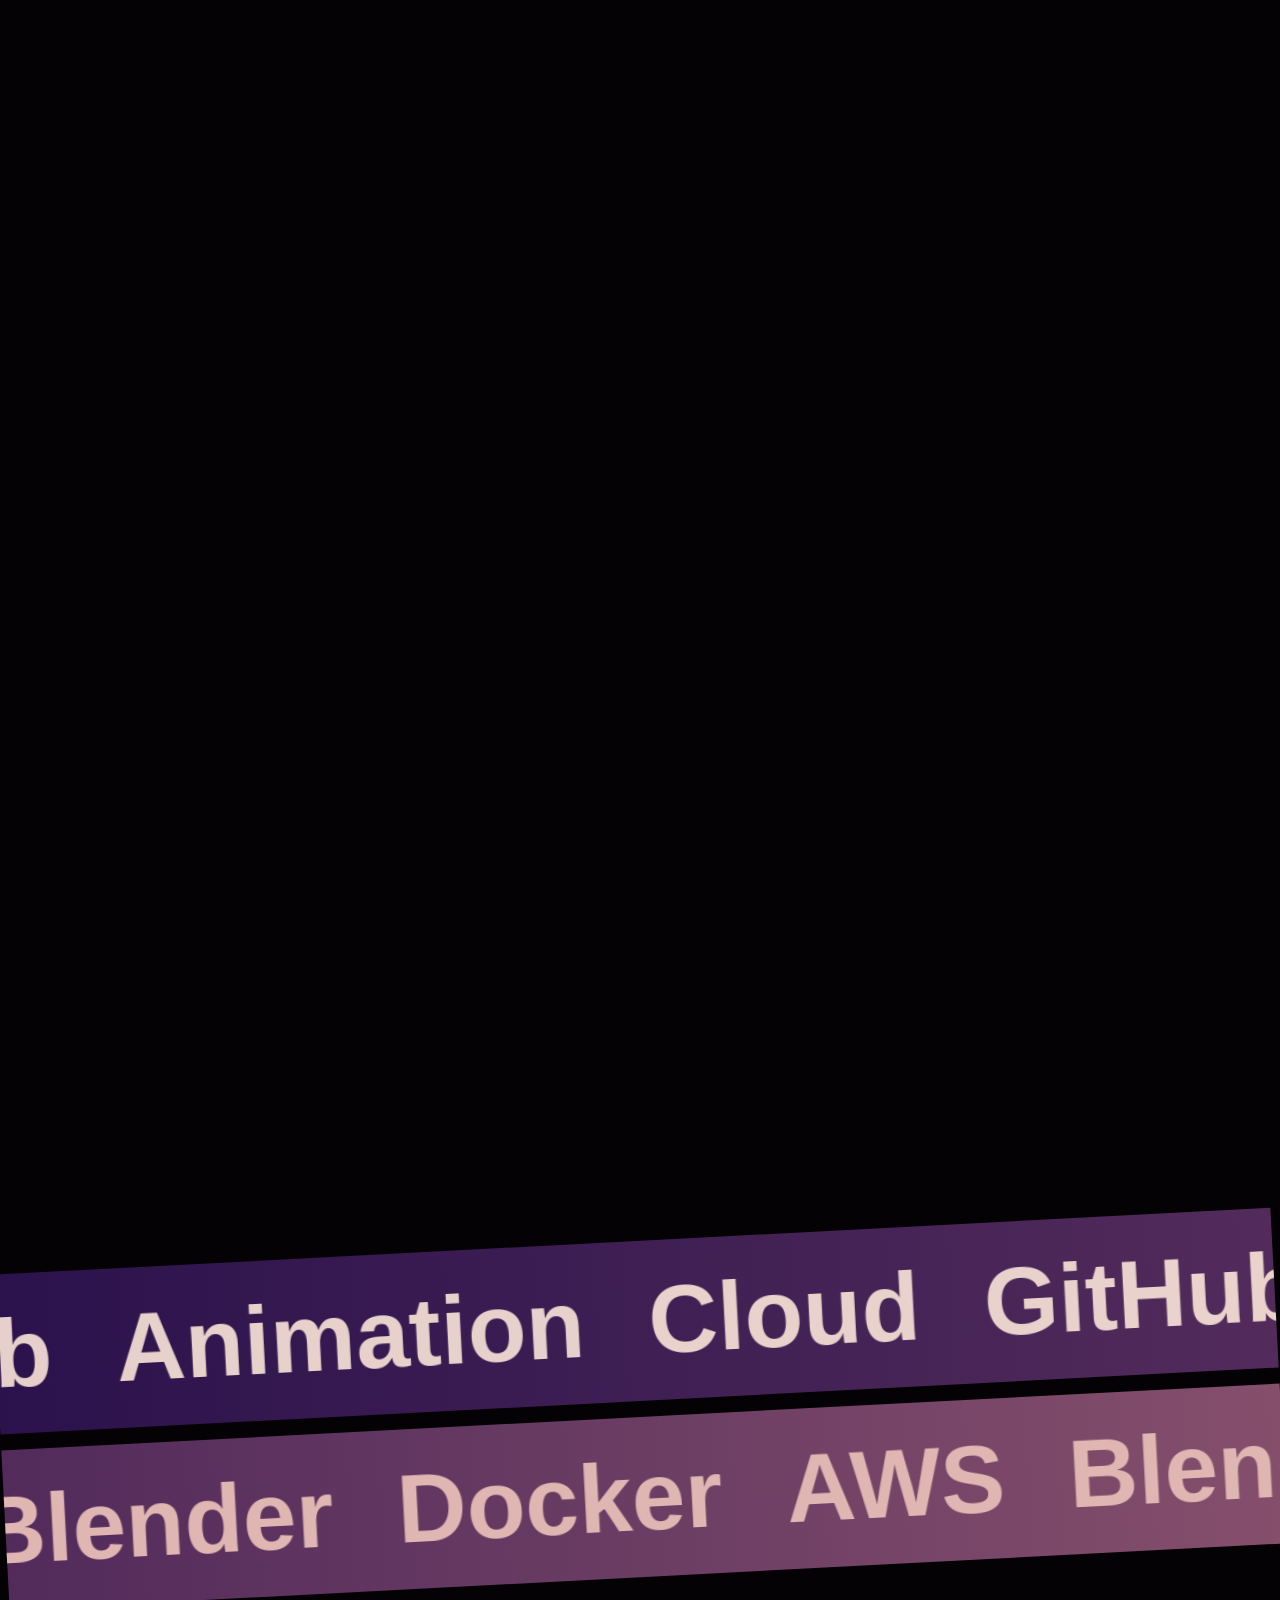
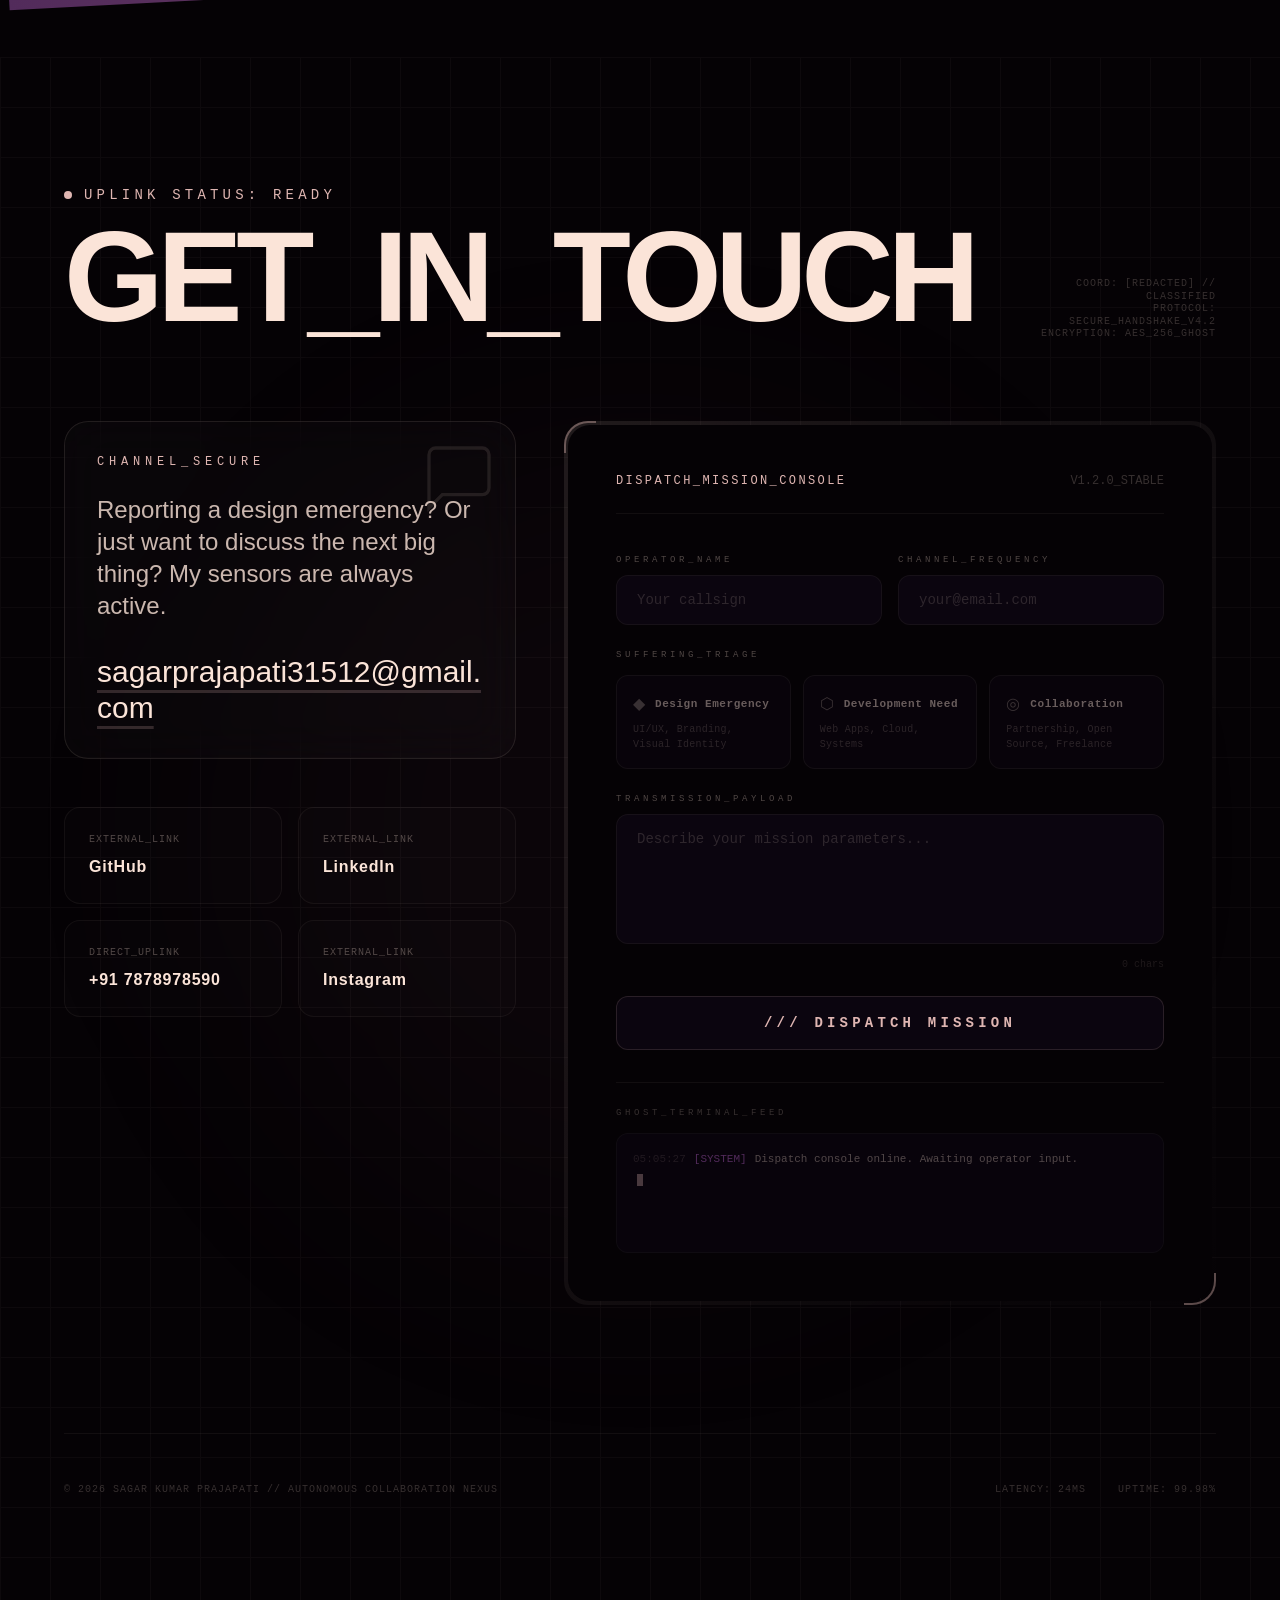
==== commit 987c3b4a: "deploy: 9e11d58d0c79e149ffa00388b90dafac0e988373" ====
--- a/index.html
+++ b/index.html
@@ -28,7 +28,7 @@
   <meta name="twitter:description"
     content="Aspiring Software Development Engineer and Competitive Programmer — Scalable Applications, Algorithms, and Efficient Problem Solving." />
   <meta name="twitter:image" content="https://sagar471-1.github.io/cpu_scheduler_preview_1772267471236.png" />
-  <script type="module" crossorigin src="/assets/index-DiuwJwhU.js"></script>
+  <script type="module" crossorigin src="/assets/index-SmIozieu.js"></script>
   <link rel="stylesheet" crossorigin href="/assets/index-fTtUTMx9.css">
 </head>
 
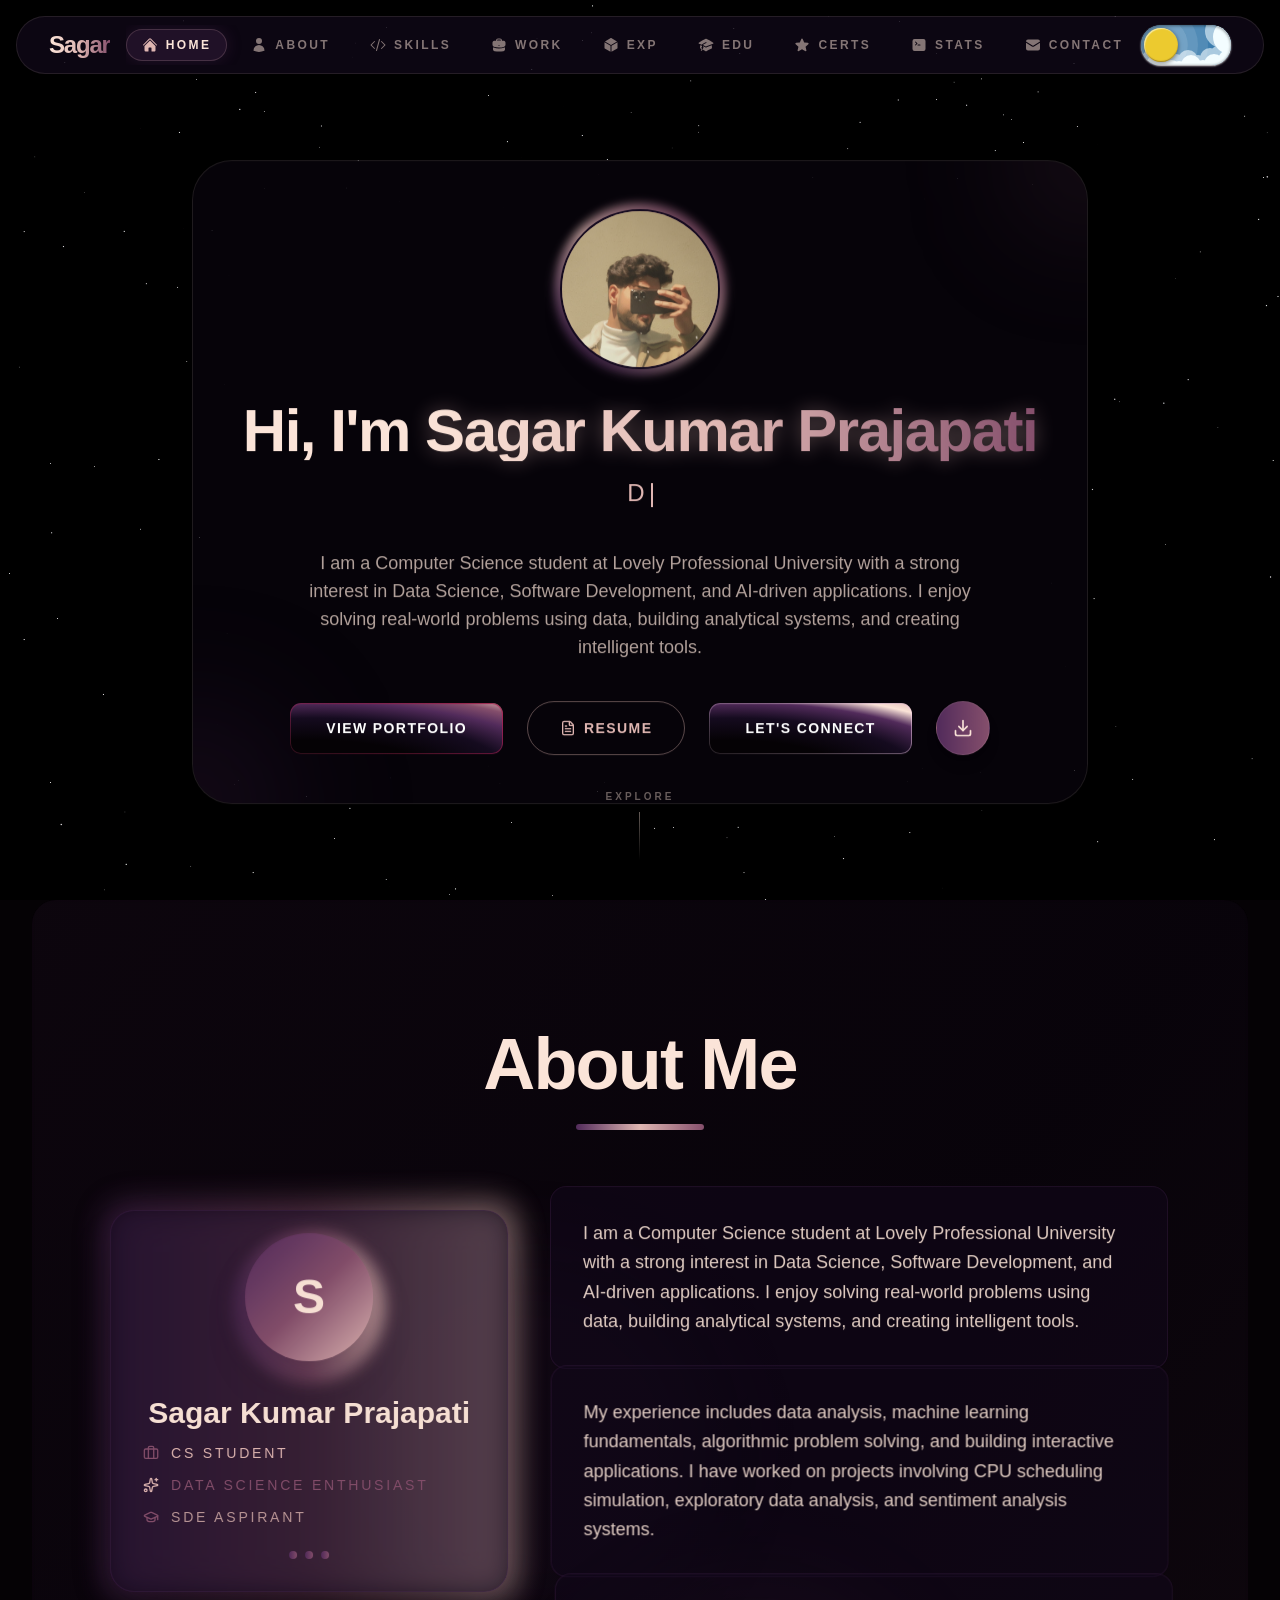
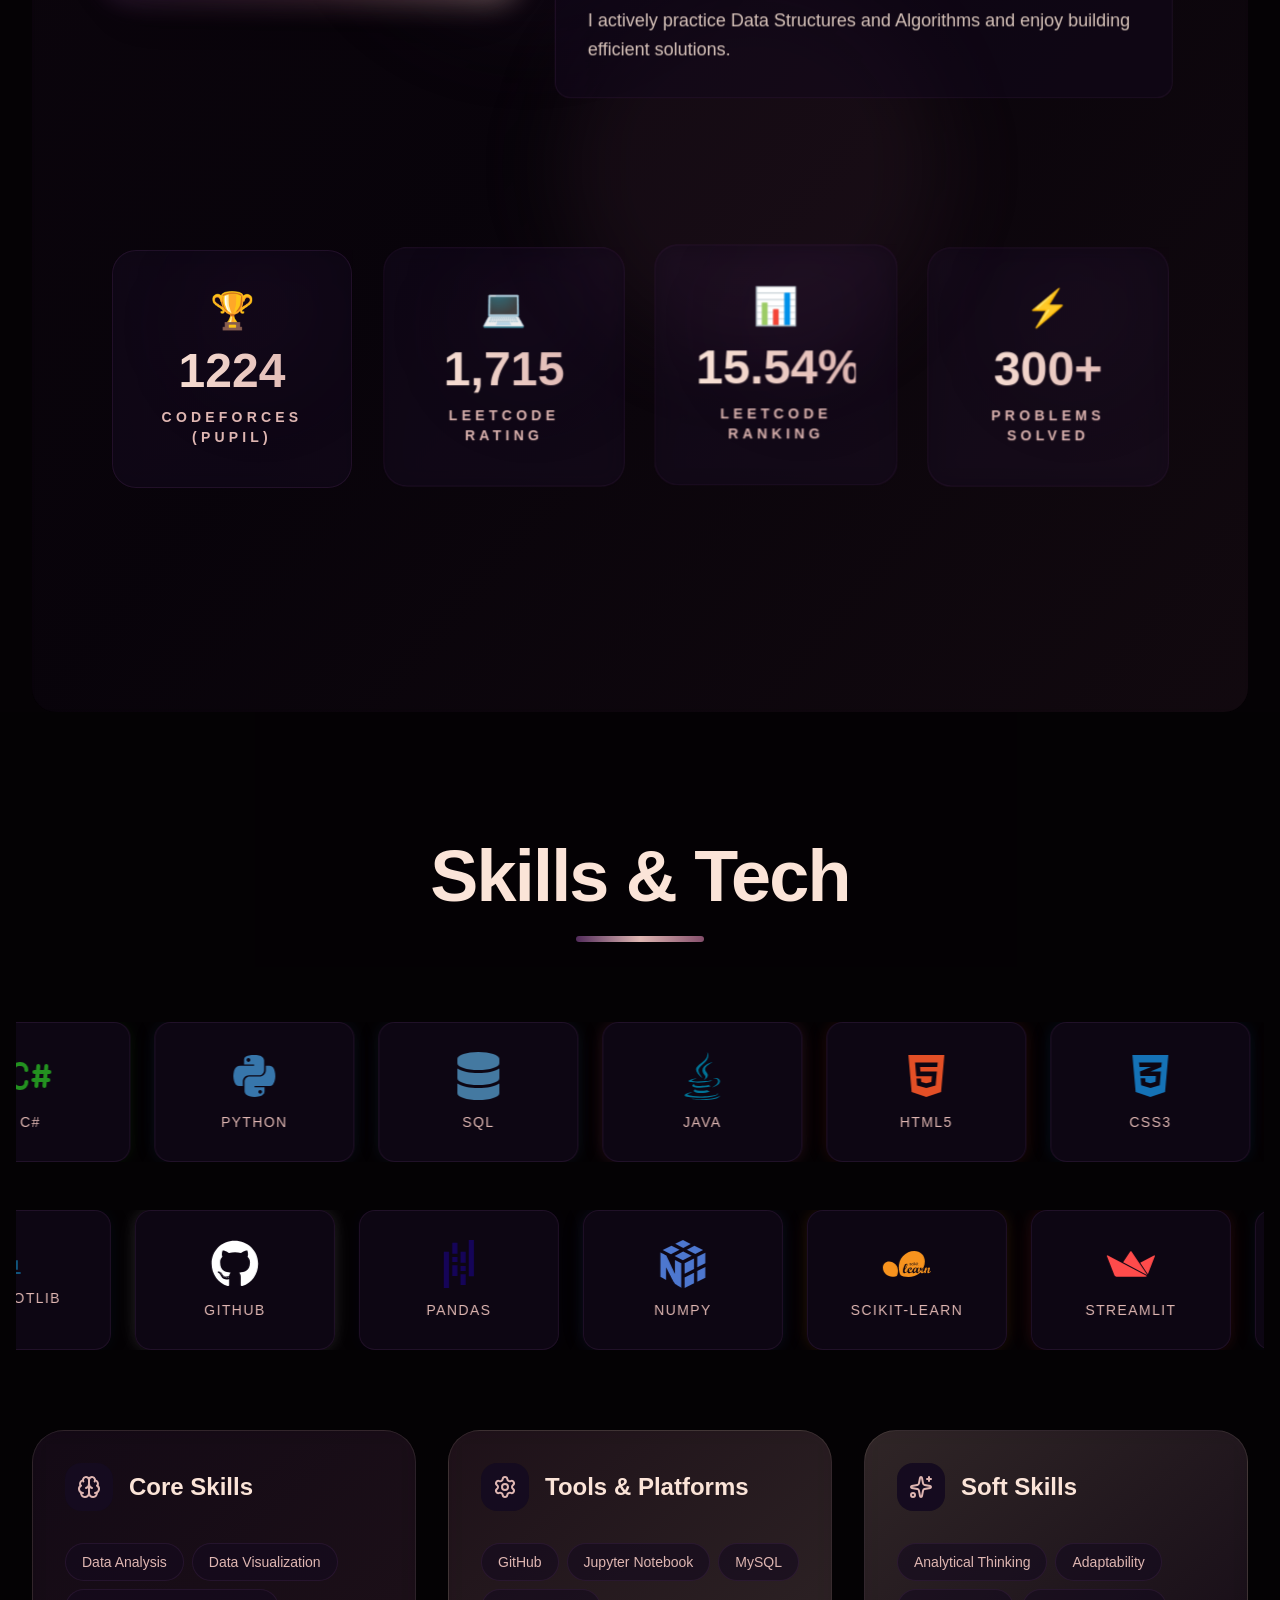
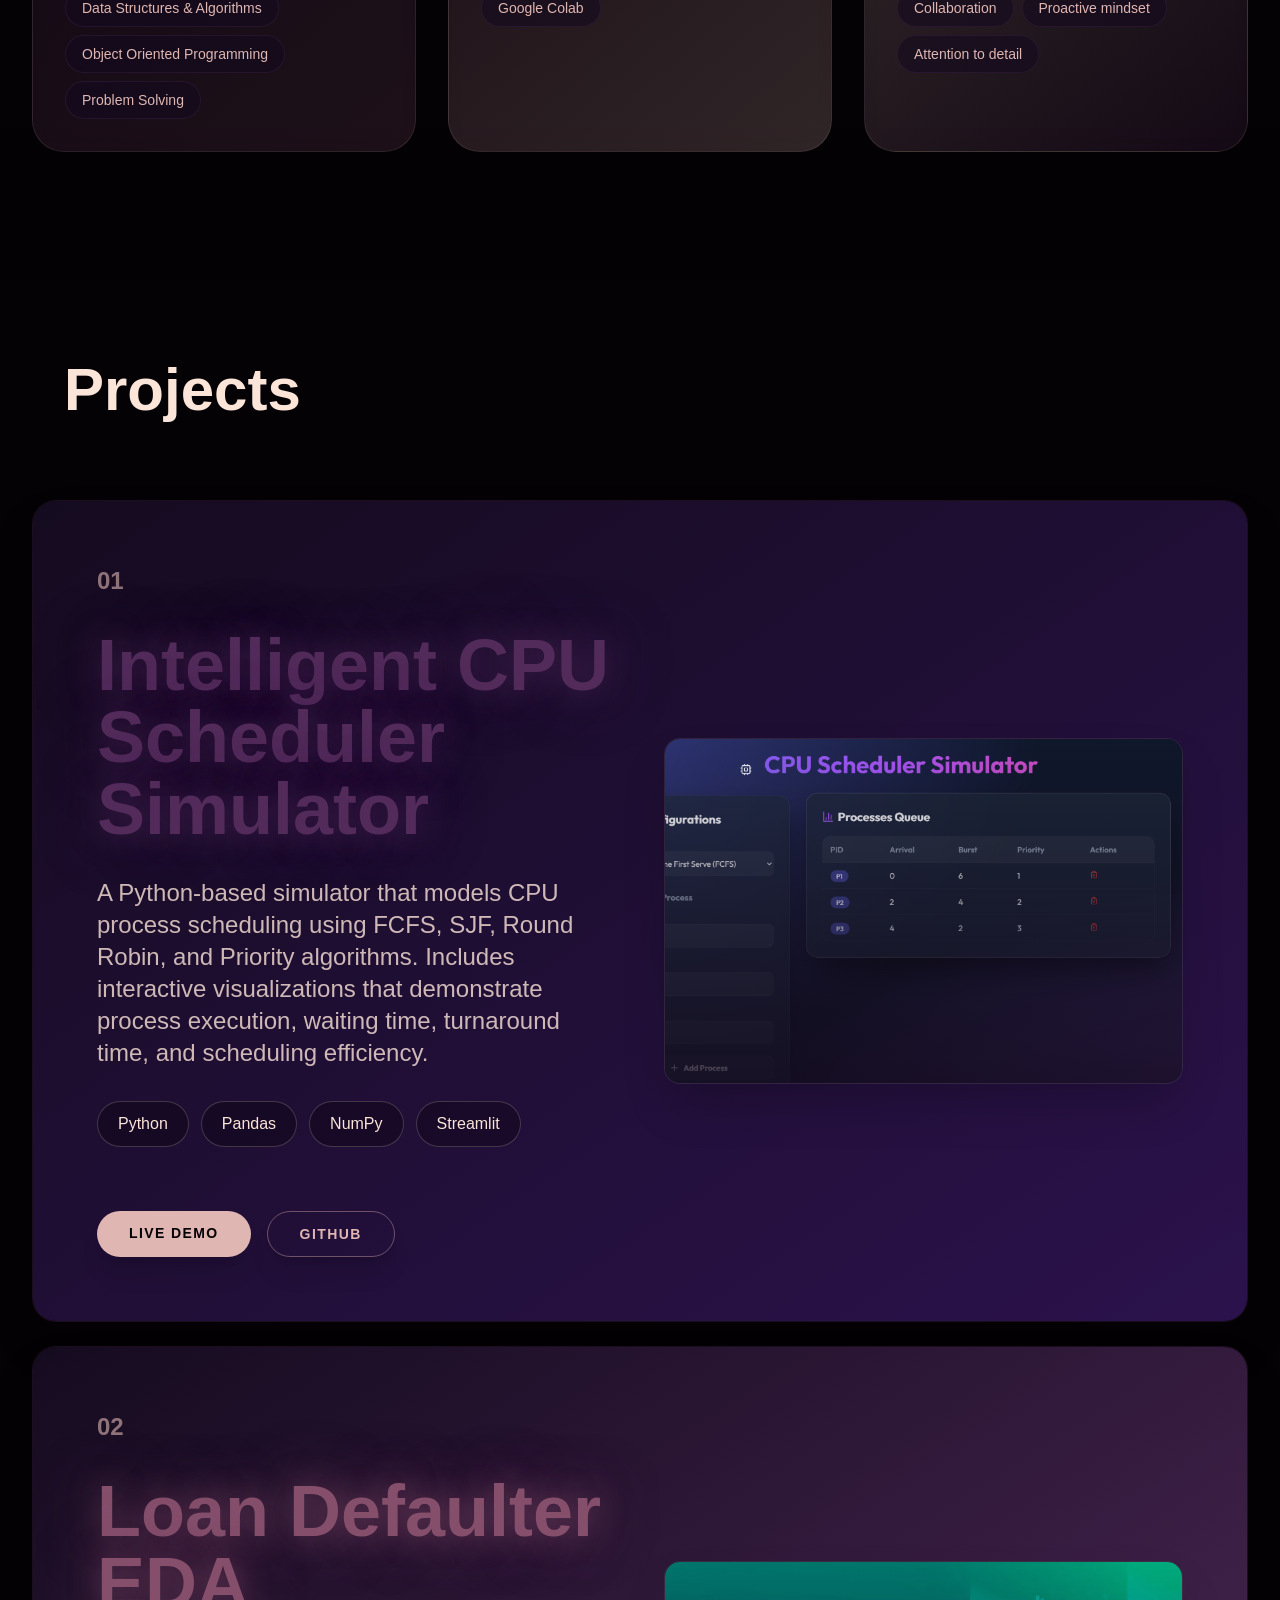
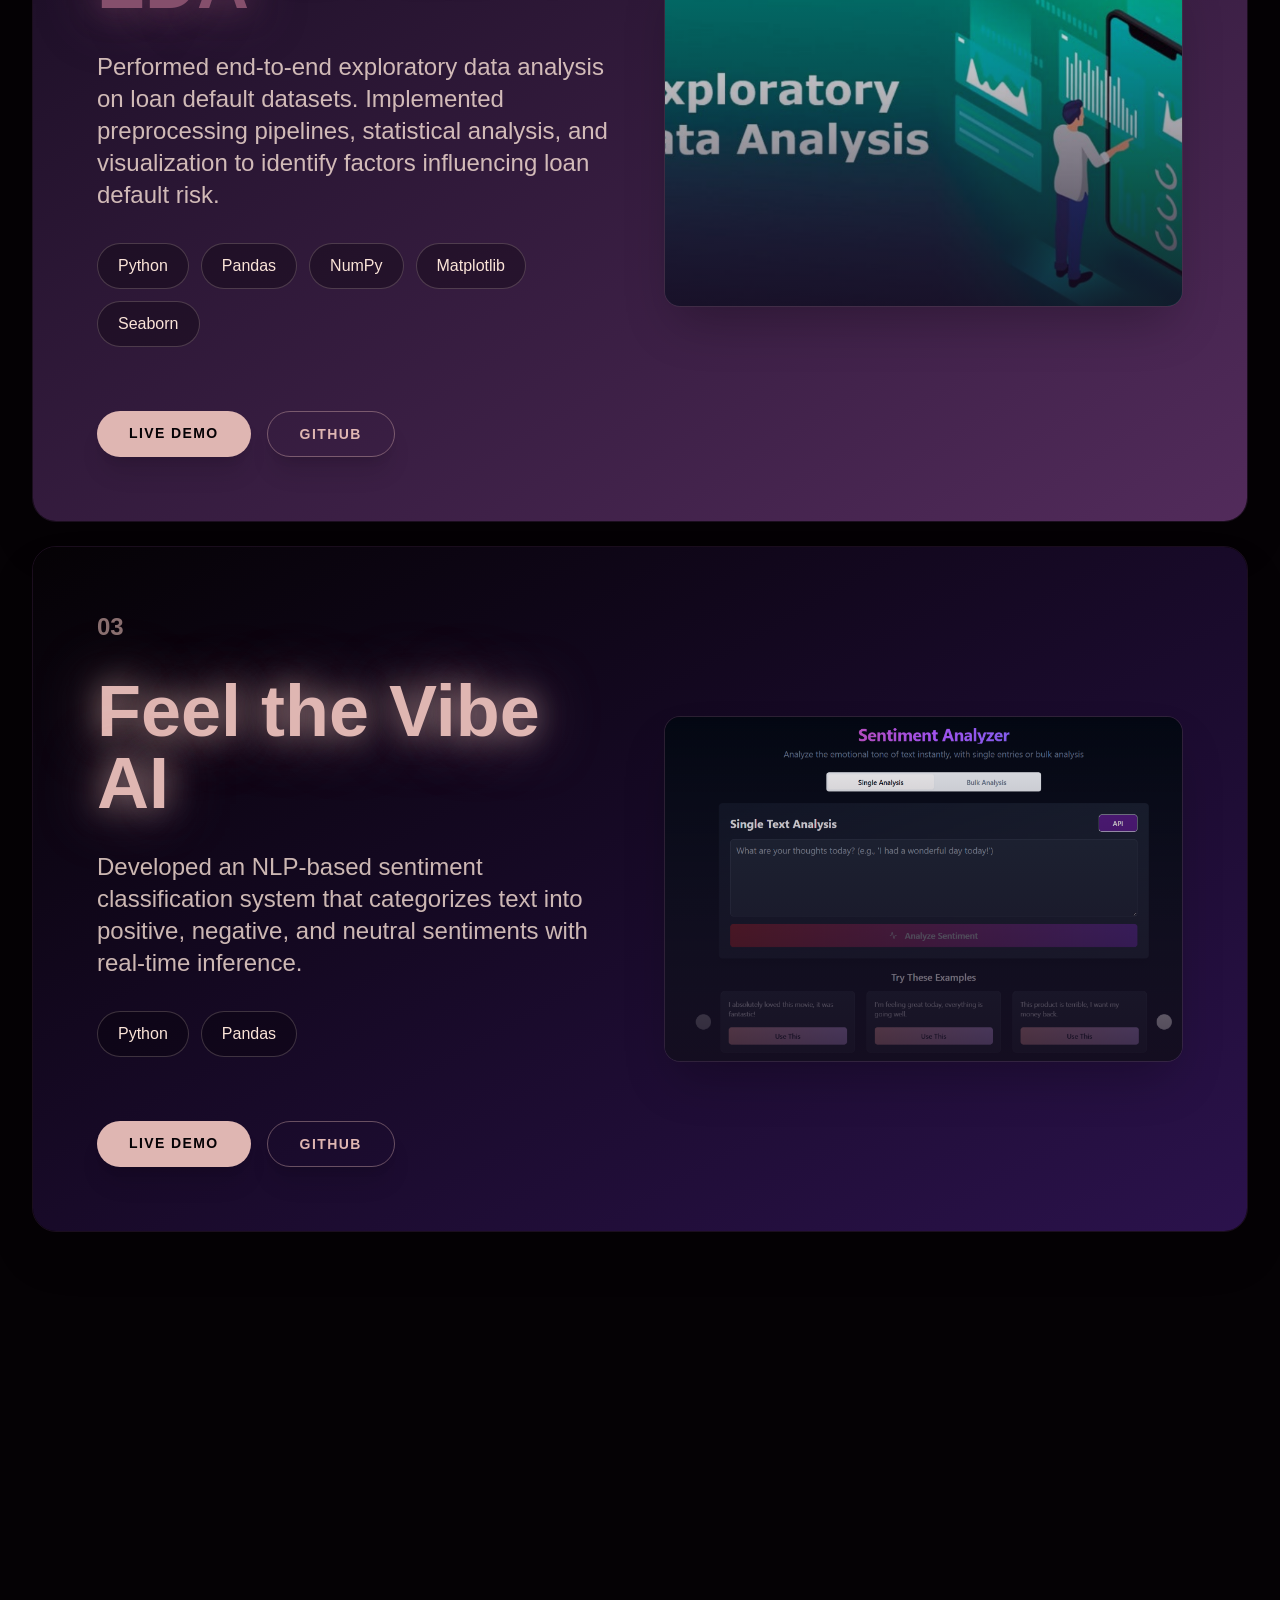
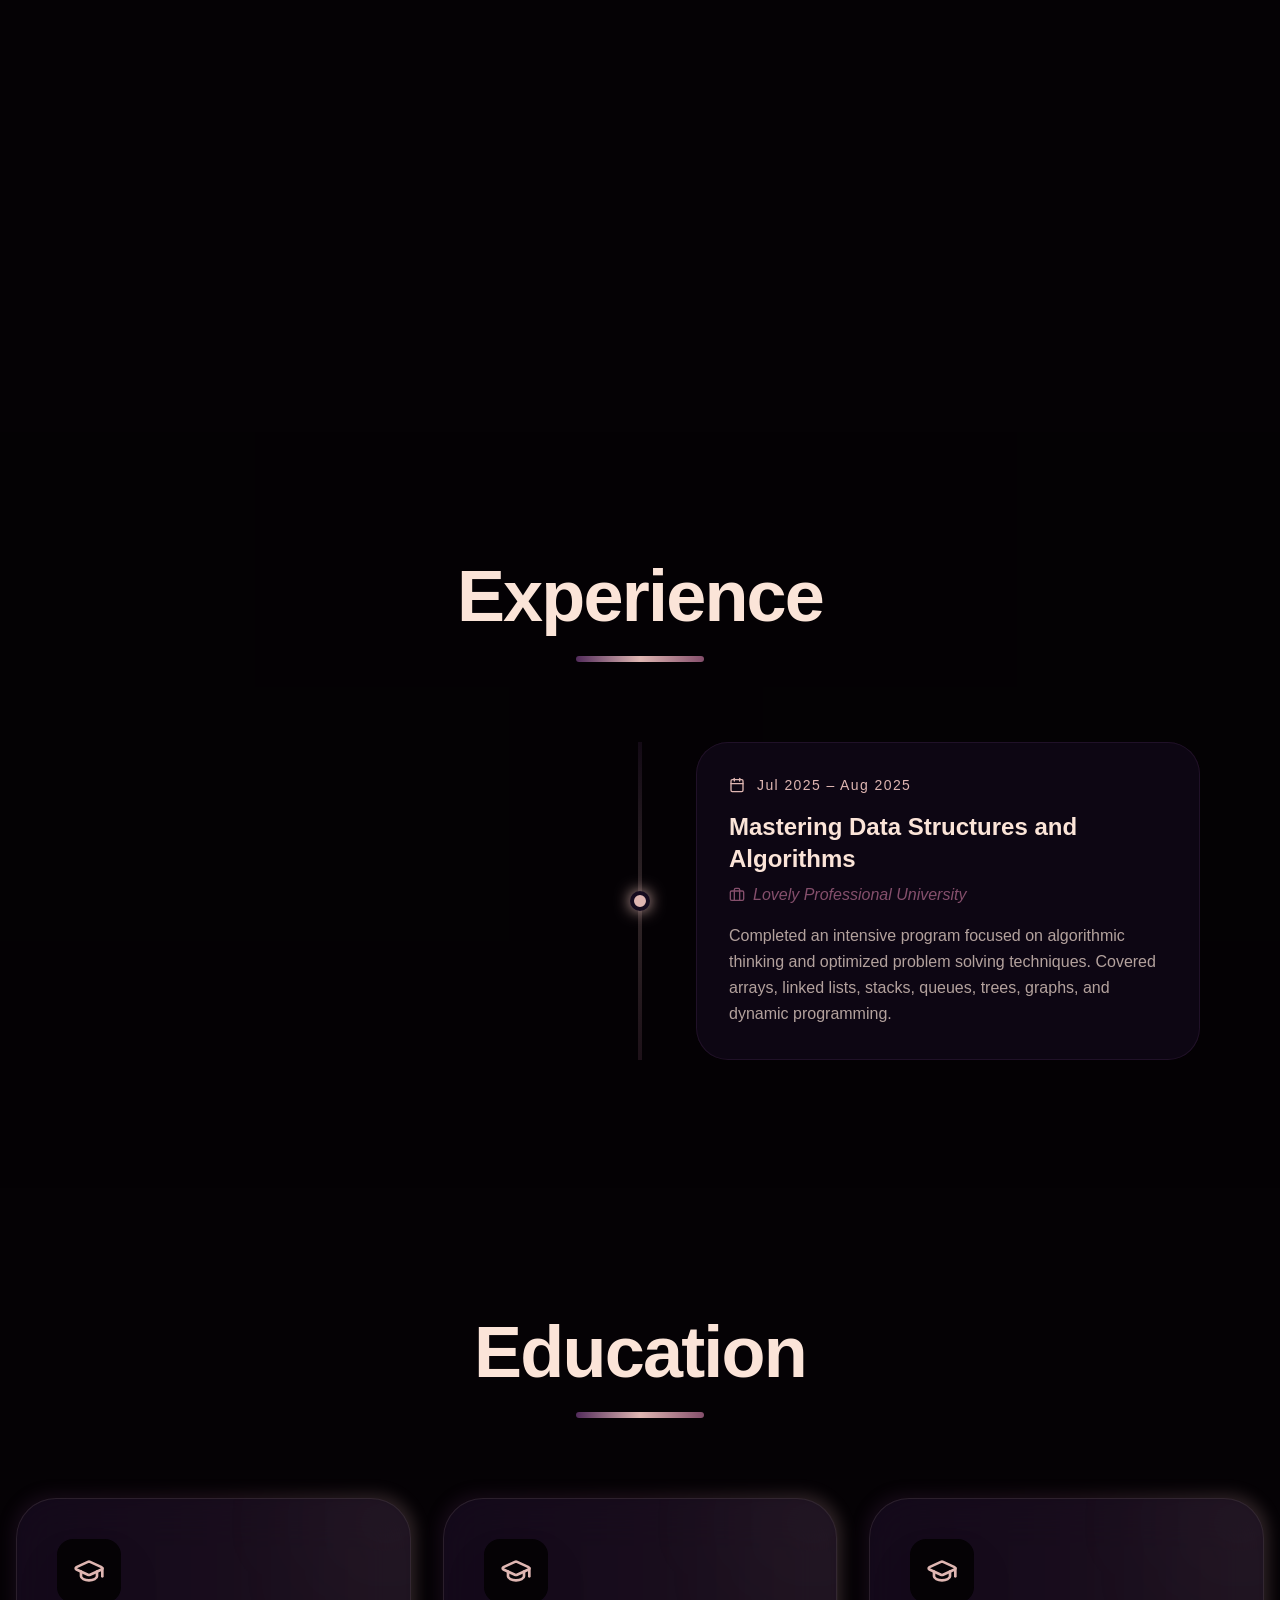
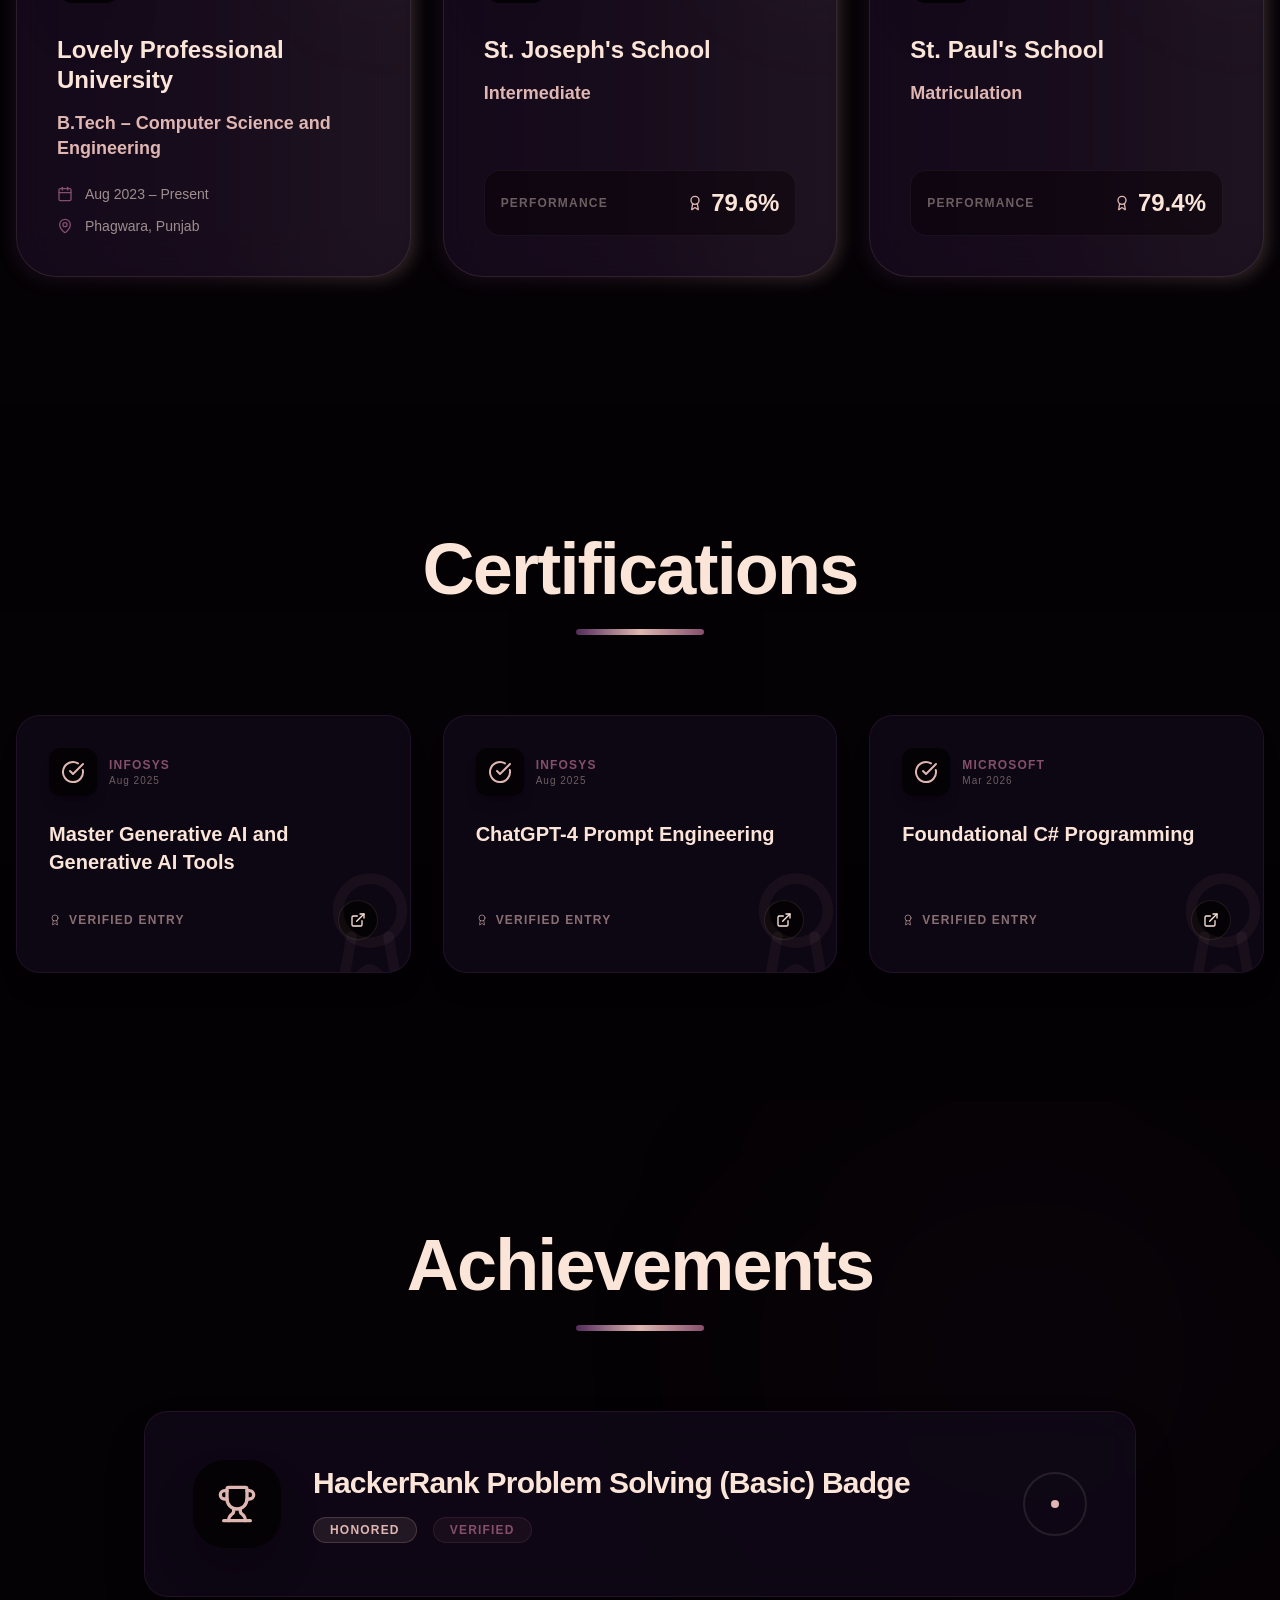
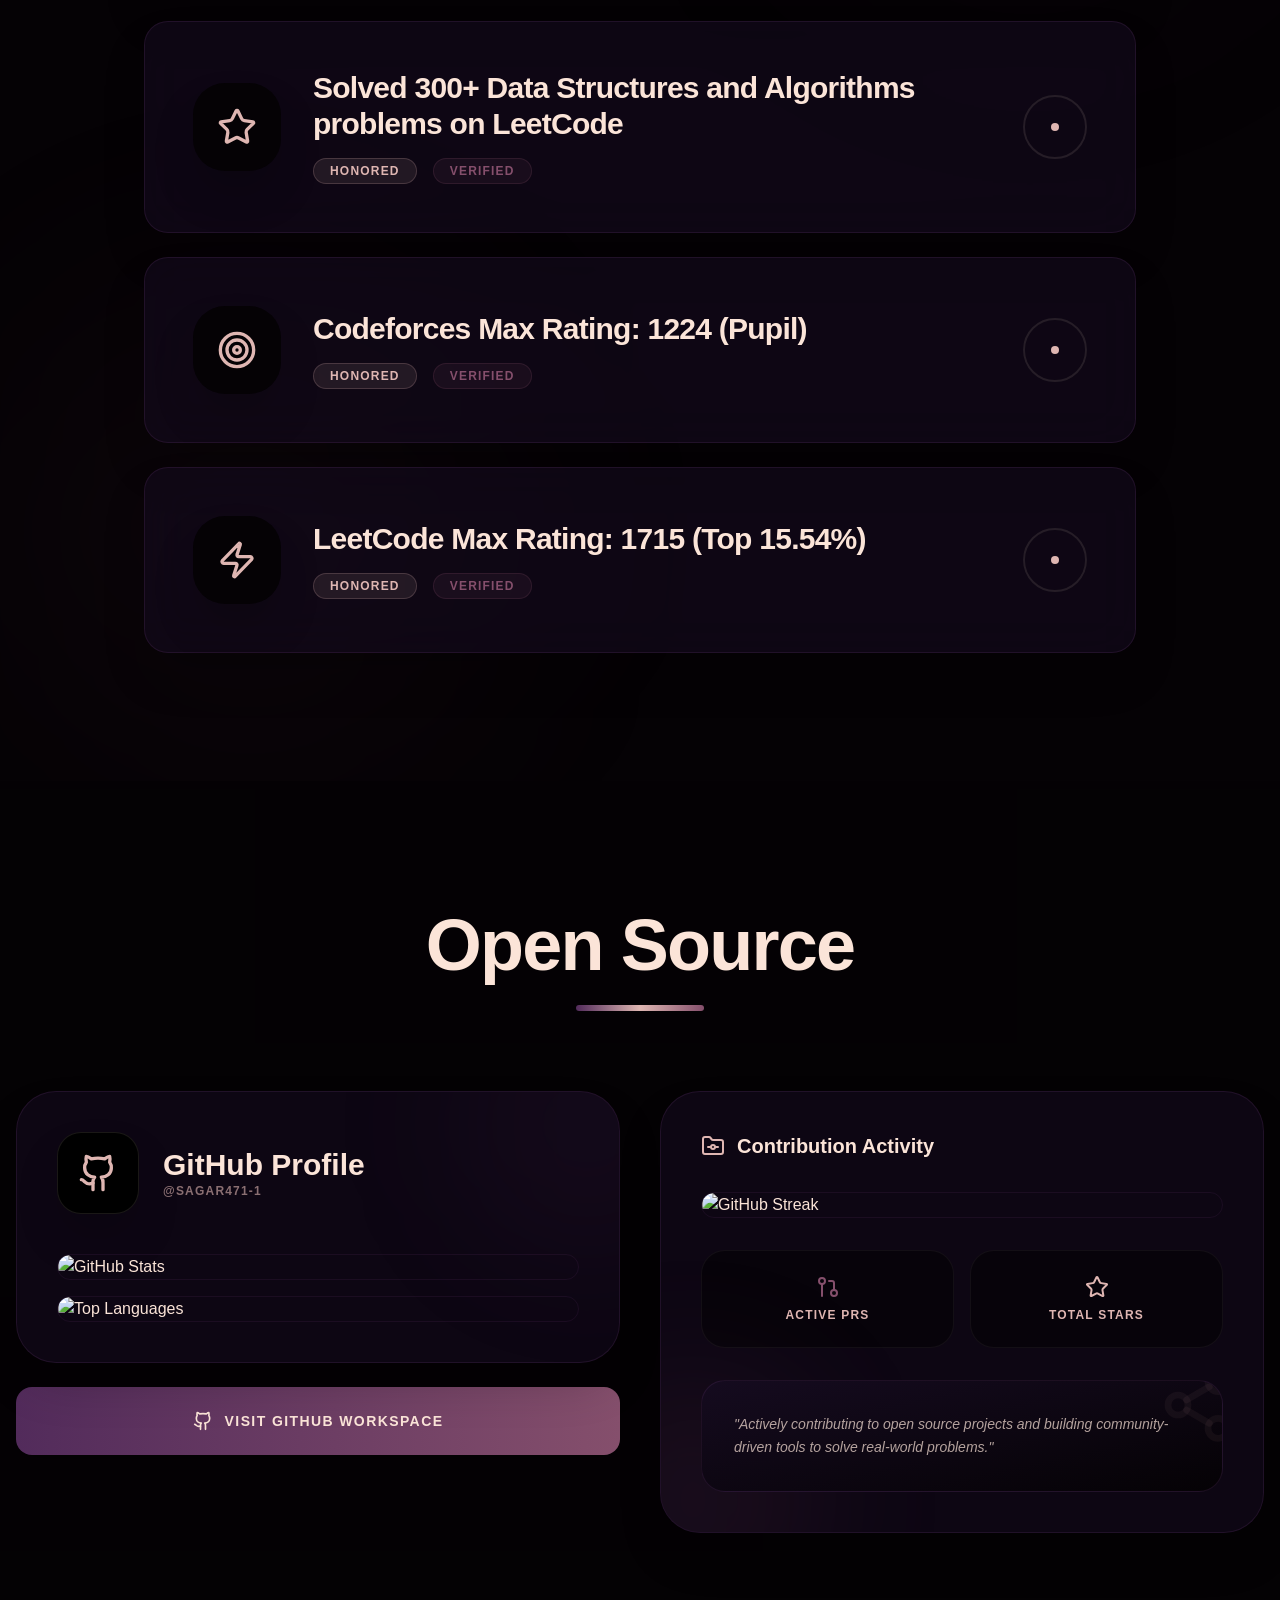
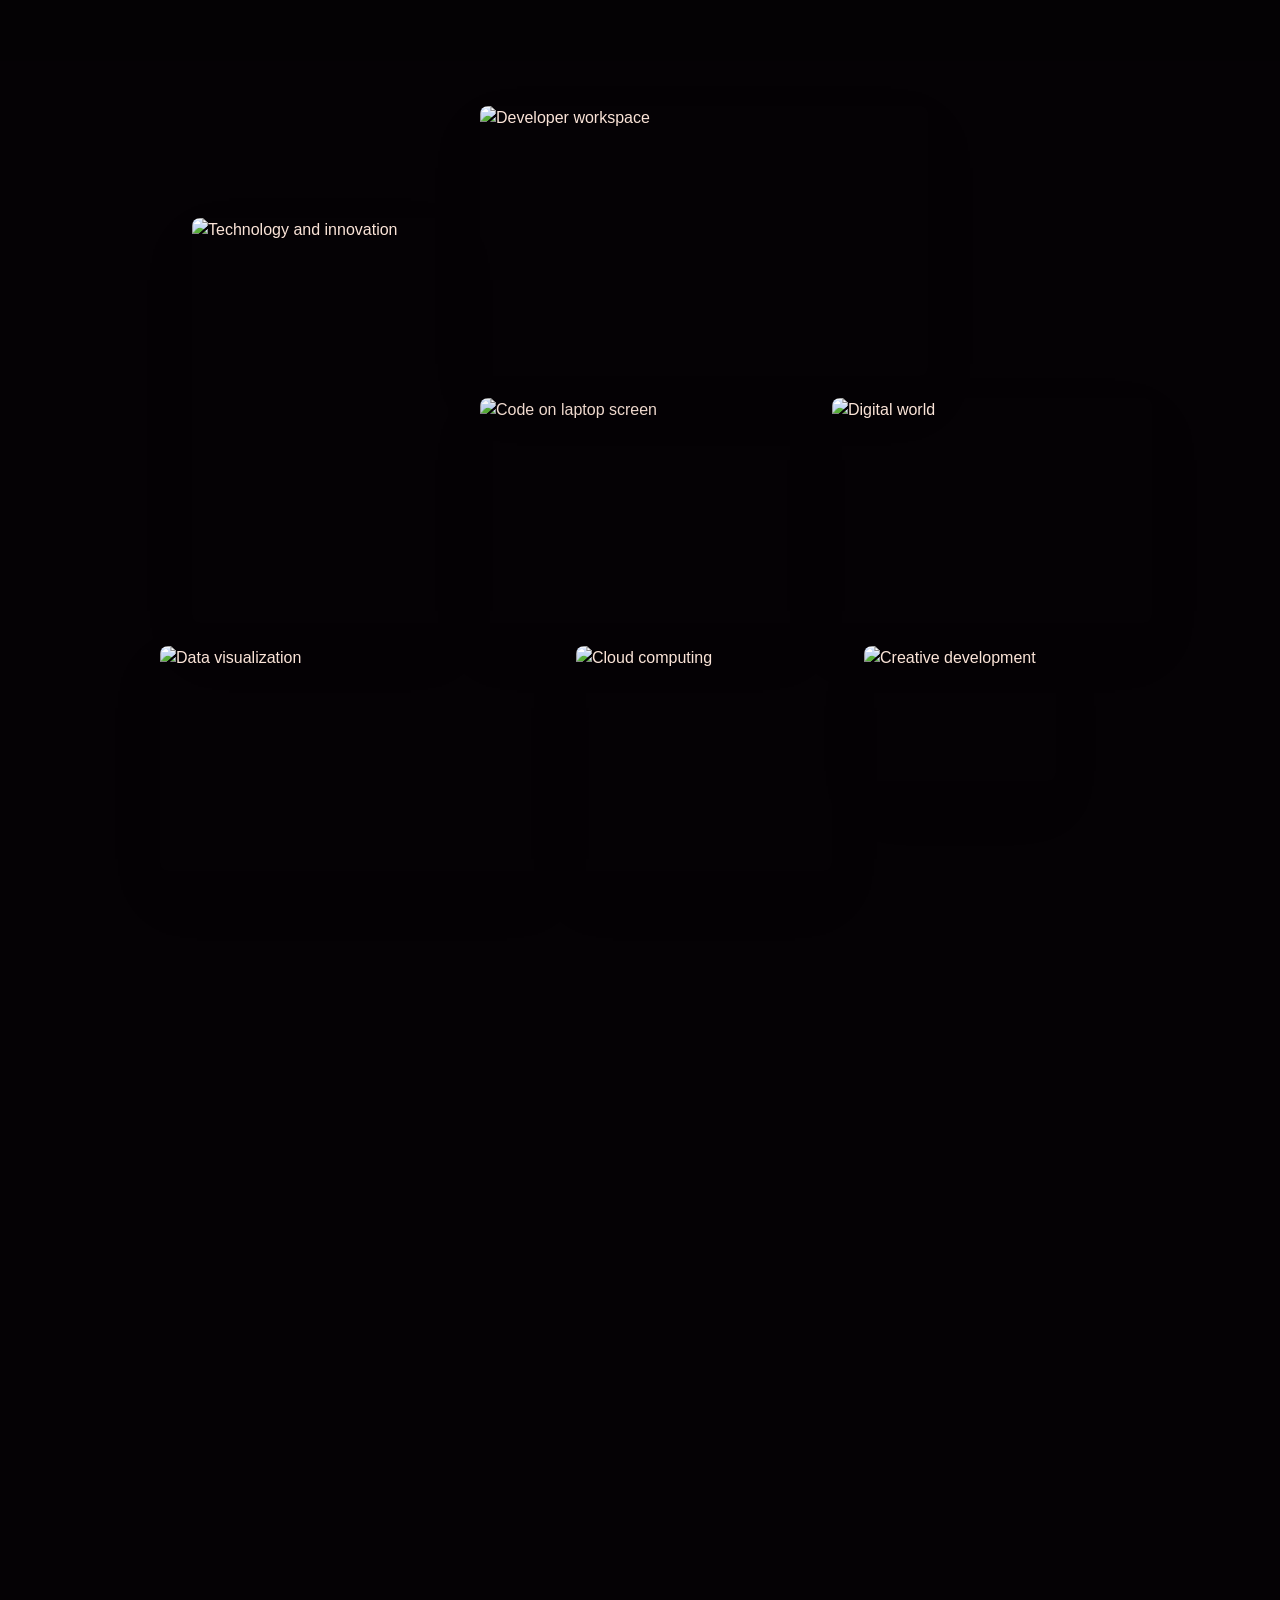
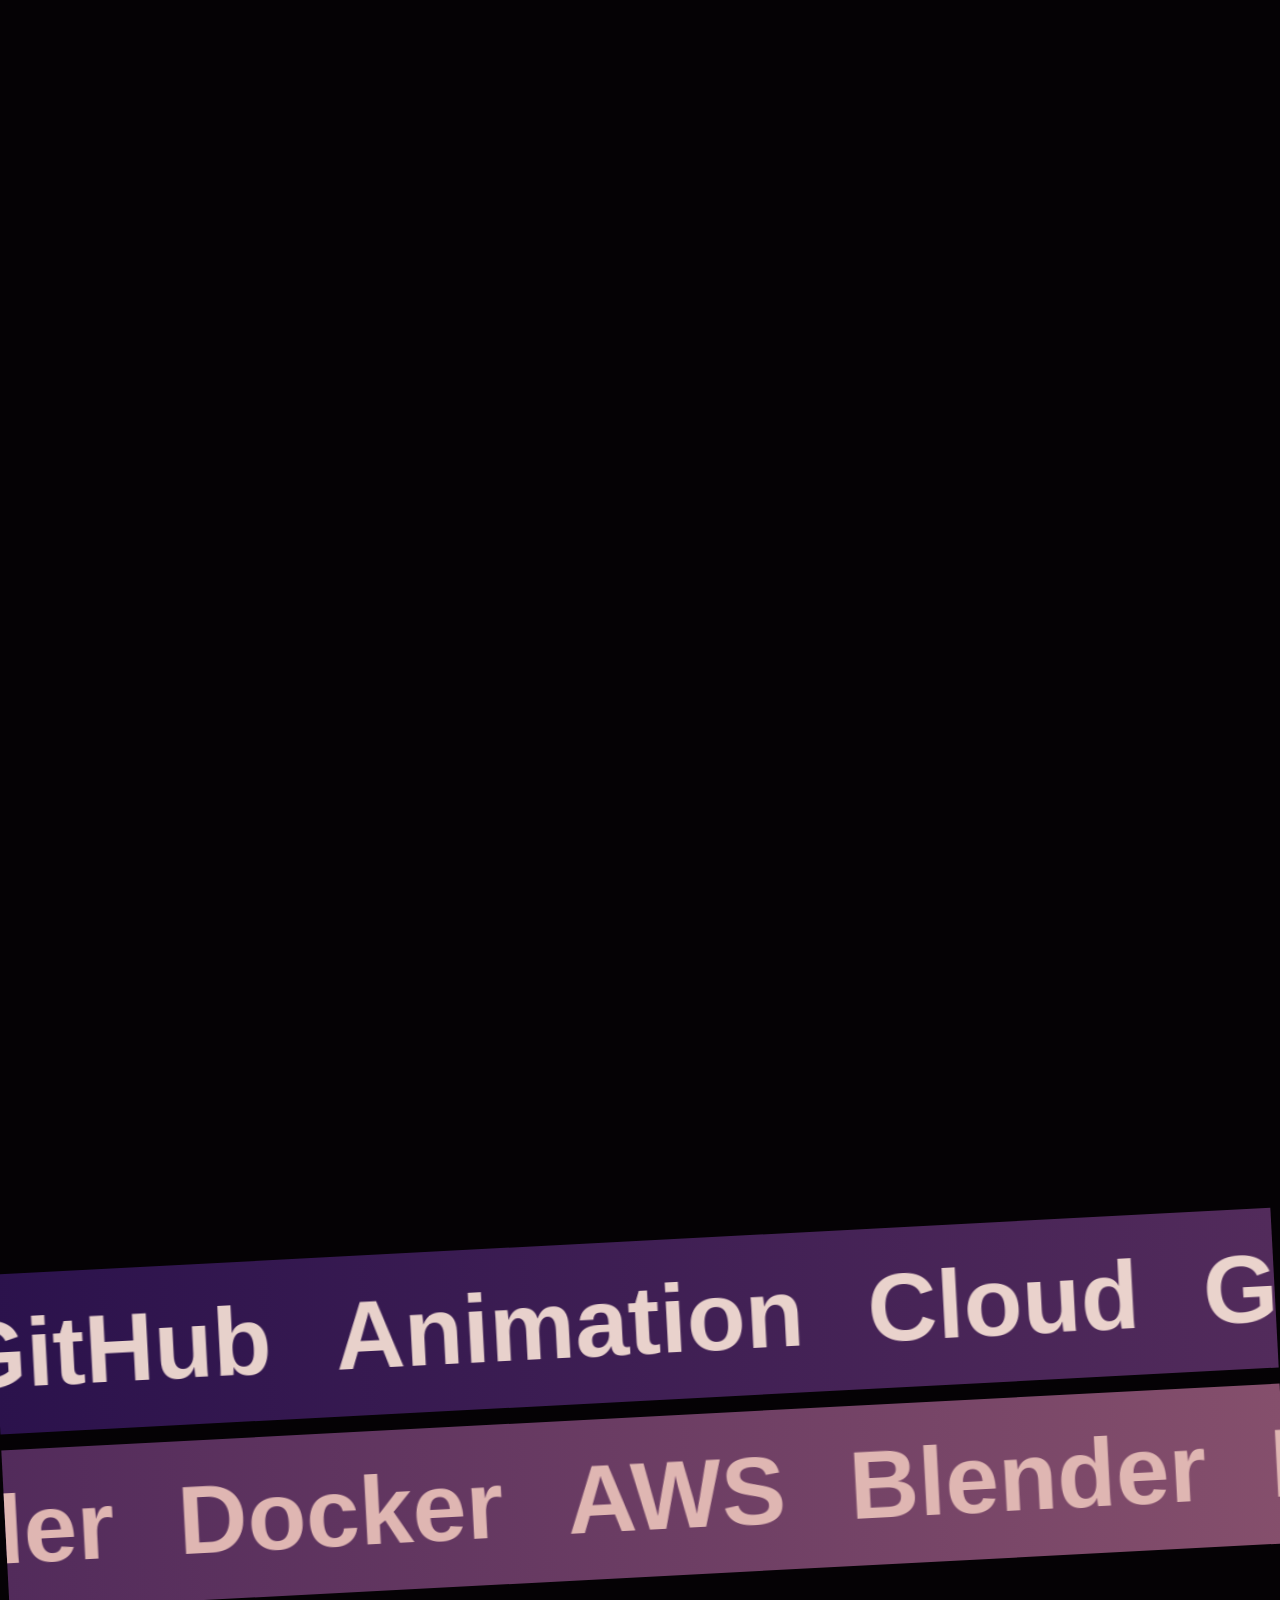
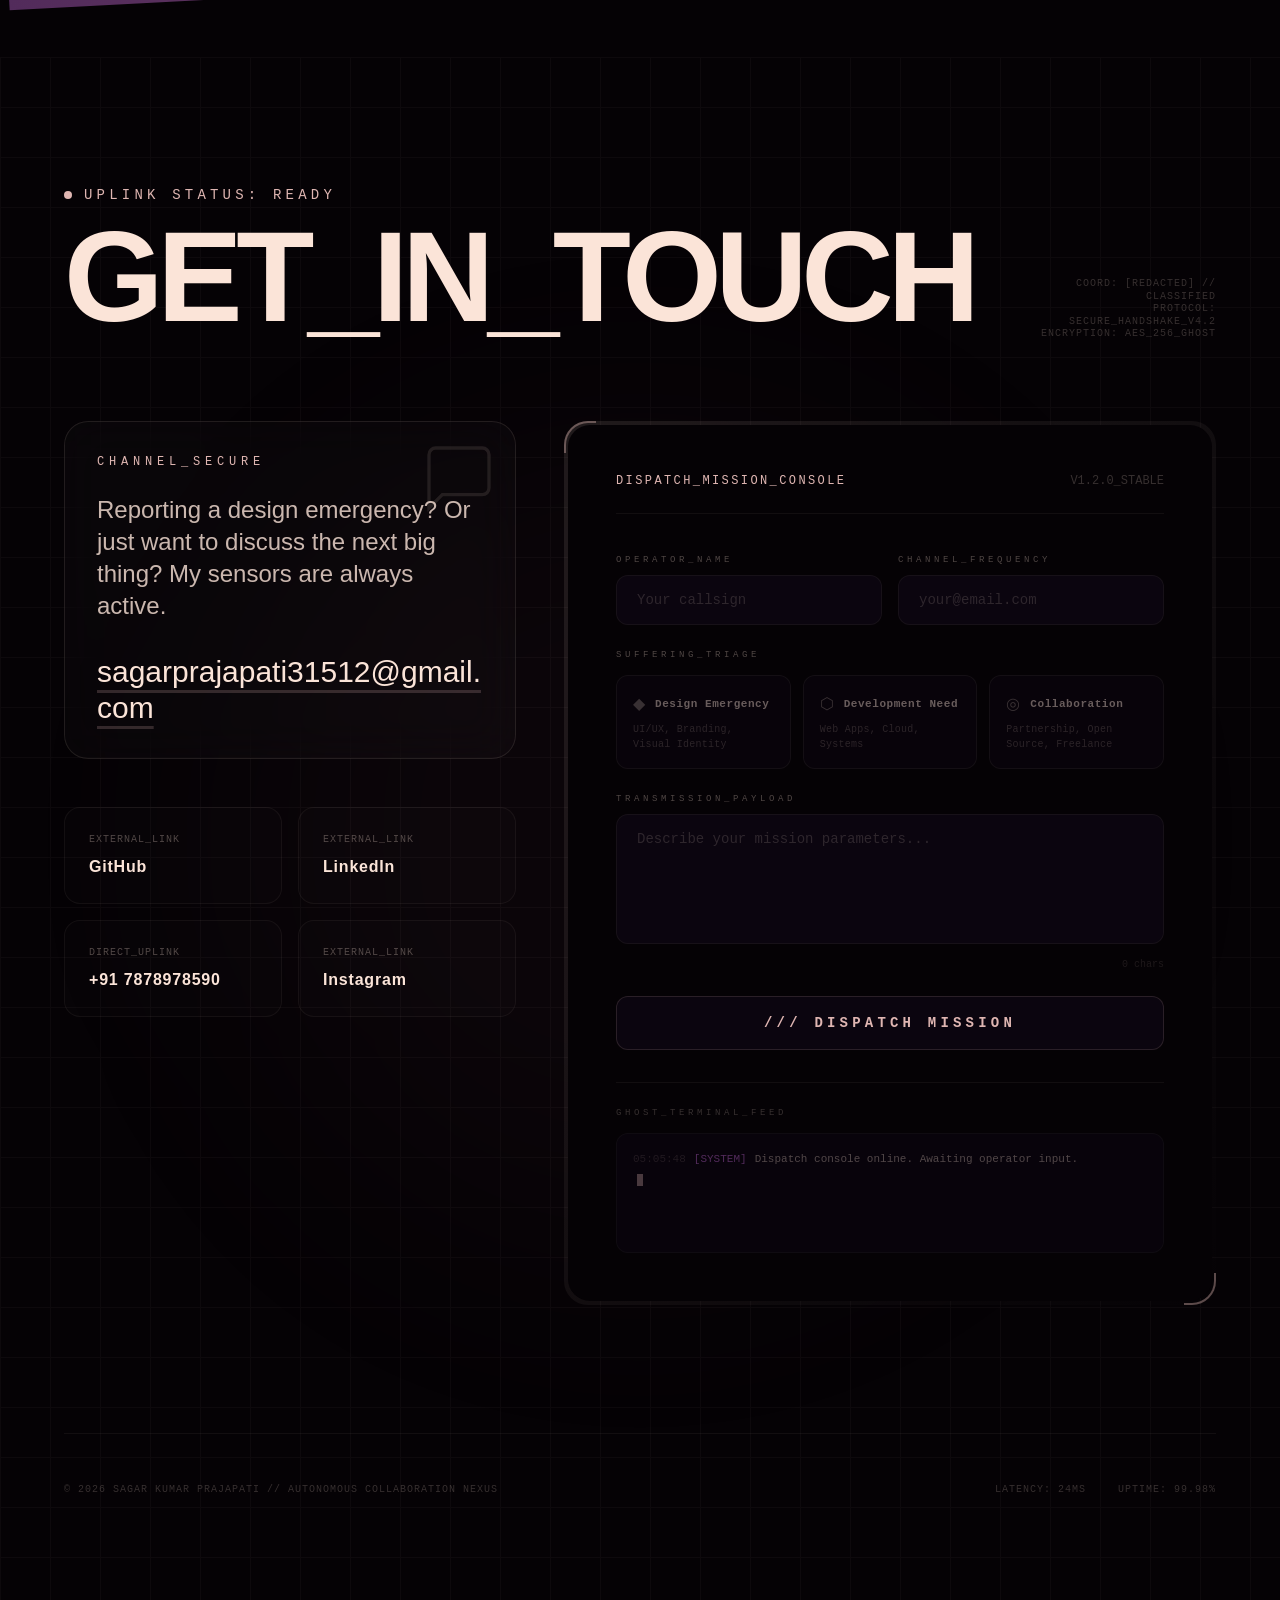
==== commit e77a9593: "deploy: ee1ca7f753a69df9f5211a94ebbc266c6459c40a" ====
--- a/index.html
+++ b/index.html
@@ -28,8 +28,8 @@
   <meta name="twitter:description"
     content="Aspiring Software Development Engineer and Competitive Programmer — Scalable Applications, Algorithms, and Efficient Problem Solving." />
   <meta name="twitter:image" content="https://sagar471-1.github.io/cpu_scheduler_preview_1772267471236.png" />
-  <script type="module" crossorigin src="/assets/index-SmIozieu.js"></script>
-  <link rel="stylesheet" crossorigin href="/assets/index-fTtUTMx9.css">
+  <script type="module" crossorigin src="/assets/index-Wn8RRj8_.js"></script>
+  <link rel="stylesheet" crossorigin href="/assets/index-CirZUCDK.css">
 </head>
 
 <body>
--- a/assets/index-CirZUCDK.css
+++ b/assets/index-CirZUCDK.css
@@ -0,0 +1 @@
+*,:before,:after{--tw-border-spacing-x: 0;--tw-border-spacing-y: 0;--tw-translate-x: 0;--tw-translate-y: 0;--tw-rotate: 0;--tw-skew-x: 0;--tw-skew-y: 0;--tw-scale-x: 1;--tw-scale-y: 1;--tw-pan-x: ;--tw-pan-y: ;--tw-pinch-zoom: ;--tw-scroll-snap-strictness: proximity;--tw-gradient-from-position: ;--tw-gradient-via-position: ;--tw-gradient-to-position: ;--tw-ordinal: ;--tw-slashed-zero: ;--tw-numeric-figure: ;--tw-numeric-spacing: ;--tw-numeric-fraction: ;--tw-ring-inset: ;--tw-ring-offset-width: 0px;--tw-ring-offset-color: #fff;--tw-ring-color: rgb(59 130 246 / .5);--tw-ring-offset-shadow: 0 0 #0000;--tw-ring-shadow: 0 0 #0000;--tw-shadow: 0 0 #0000;--tw-shadow-colored: 0 0 #0000;--tw-blur: ;--tw-brightness: ;--tw-contrast: ;--tw-grayscale: ;--tw-hue-rotate: ;--tw-invert: ;--tw-saturate: ;--tw-sepia: ;--tw-drop-shadow: ;--tw-backdrop-blur: ;--tw-backdrop-brightness: ;--tw-backdrop-contrast: ;--tw-backdrop-grayscale: ;--tw-backdrop-hue-rotate: ;--tw-backdrop-invert: ;--tw-backdrop-opacity: ;--tw-backdrop-saturate: ;--tw-backdrop-sepia: ;--tw-contain-size: ;--tw-contain-layout: ;--tw-contain-paint: ;--tw-contain-style: }::backdrop{--tw-border-spacing-x: 0;--tw-border-spacing-y: 0;--tw-translate-x: 0;--tw-translate-y: 0;--tw-rotate: 0;--tw-skew-x: 0;--tw-skew-y: 0;--tw-scale-x: 1;--tw-scale-y: 1;--tw-pan-x: ;--tw-pan-y: ;--tw-pinch-zoom: ;--tw-scroll-snap-strictness: proximity;--tw-gradient-from-position: ;--tw-gradient-via-position: ;--tw-gradient-to-position: ;--tw-ordinal: ;--tw-slashed-zero: ;--tw-numeric-figure: ;--tw-numeric-spacing: ;--tw-numeric-fraction: ;--tw-ring-inset: ;--tw-ring-offset-width: 0px;--tw-ring-offset-color: #fff;--tw-ring-color: rgb(59 130 246 / .5);--tw-ring-offset-shadow: 0 0 #0000;--tw-ring-shadow: 0 0 #0000;--tw-shadow: 0 0 #0000;--tw-shadow-colored: 0 0 #0000;--tw-blur: ;--tw-brightness: ;--tw-contrast: ;--tw-grayscale: ;--tw-hue-rotate: ;--tw-invert: ;--tw-saturate: ;--tw-sepia: ;--tw-drop-shadow: ;--tw-backdrop-blur: ;--tw-backdrop-brightness: ;--tw-backdrop-contrast: ;--tw-backdrop-grayscale: ;--tw-backdrop-hue-rotate: ;--tw-backdrop-invert: ;--tw-backdrop-opacity: ;--tw-backdrop-saturate: ;--tw-backdrop-sepia: ;--tw-contain-size: ;--tw-contain-layout: ;--tw-contain-paint: ;--tw-contain-style: }*,:before,:after{box-sizing:border-box;border-width:0;border-style:solid;border-color:#e5e7eb}:before,:after{--tw-content: ""}html,:host{line-height:1.5;-webkit-text-size-adjust:100%;-moz-tab-size:4;-o-tab-size:4;tab-size:4;font-family:Inter,sans-serif;font-feature-settings:normal;font-variation-settings:normal;-webkit-tap-highlight-color:transparent}body{margin:0;line-height:inherit}hr{height:0;color:inherit;border-top-width:1px}abbr:where([title]){-webkit-text-decoration:underline dotted;text-decoration:underline dotted}h1,h2,h3,h4,h5,h6{font-size:inherit;font-weight:inherit}a{color:inherit;text-decoration:inherit}b,strong{font-weight:bolder}code,kbd,samp,pre{font-family:ui-monospace,SFMono-Regular,Menlo,Monaco,Consolas,Liberation Mono,Courier New,monospace;font-feature-settings:normal;font-variation-settings:normal;font-size:1em}small{font-size:80%}sub,sup{font-size:75%;line-height:0;position:relative;vertical-align:baseline}sub{bottom:-.25em}sup{top:-.5em}table{text-indent:0;border-color:inherit;border-collapse:collapse}button,input,optgroup,select,textarea{font-family:inherit;font-feature-settings:inherit;font-variation-settings:inherit;font-size:100%;font-weight:inherit;line-height:inherit;letter-spacing:inherit;color:inherit;margin:0;padding:0}button,select{text-transform:none}button,input:where([type=button]),input:where([type=reset]),input:where([type=submit]){-webkit-appearance:button;background-color:transparent;background-image:none}:-moz-focusring{outline:auto}:-moz-ui-invalid{box-shadow:none}progress{vertical-align:baseline}::-webkit-inner-spin-button,::-webkit-outer-spin-button{height:auto}[type=search]{-webkit-appearance:textfield;outline-offset:-2px}::-webkit-search-decoration{-webkit-appearance:none}::-webkit-file-upload-button{-webkit-appearance:button;font:inherit}summary{display:list-item}blockquote,dl,dd,h1,h2,h3,h4,h5,h6,hr,figure,p,pre{margin:0}fieldset{margin:0;padding:0}legend{padding:0}ol,ul,menu{list-style:none;margin:0;padding:0}dialog{padding:0}textarea{resize:vertical}input::-moz-placeholder,textarea::-moz-placeholder{opacity:1;color:#9ca3af}input::placeholder,textarea::placeholder{opacity:1;color:#9ca3af}button,[role=button]{cursor:pointer}:disabled{cursor:default}img,svg,video,canvas,audio,iframe,embed,object{display:block;vertical-align:middle}img,video{max-width:100%;height:auto}[hidden]:where(:not([hidden=until-found])){display:none}@property --pos-x{syntax: "<percentage>"; initial-value: 11.14%; inherits: false;}@property --pos-y{syntax: "<percentage>"; initial-value: 140%; inherits: false;}@property --spread-x{syntax: "<percentage>"; initial-value: 150%; inherits: false;}@property --spread-y{syntax: "<percentage>"; initial-value: 180.06%; inherits: false;}@property --color-1{syntax: "<color>"; initial-value: #050205; inherits: false;}@property --color-2{syntax: "<color>"; initial-value: #150B1F; inherits: false;}@property --color-3{syntax: "<color>"; initial-value: #522B5B; inherits: false;}@property --color-4{syntax: "<color>"; initial-value: #854F6C; inherits: false;}@property --color-5{syntax: "<color>"; initial-value: #DFB6B2; inherits: false;}@property --border-angle{syntax: "<angle>"; initial-value: 20deg; inherits: true;}@property --border-color-1{syntax: "<color>"; initial-value: hsla(340,75%,60%,.2); inherits: true;}@property --border-color-2{syntax: "<color>"; initial-value: hsla(340,75%,40%,.75); inherits: true;}@property --stop-1{syntax: "<percentage>"; initial-value: 37.35%; inherits: false;}@property --stop-2{syntax: "<percentage>"; initial-value: 61.36%; inherits: false;}@property --stop-3{syntax: "<percentage>"; initial-value: 78.42%; inherits: false;}@property --stop-4{syntax: "<percentage>"; initial-value: 89.52%; inherits: false;}@property --stop-5{syntax: "<percentage>"; initial-value: 100%; inherits: false;}.container{width:100%}@media (min-width: 640px){.container{max-width:640px}}@media (min-width: 768px){.container{max-width:768px}}@media (min-width: 1024px){.container{max-width:1024px}}@media (min-width: 1280px){.container{max-width:1280px}}@media (min-width: 1536px){.container{max-width:1536px}}.gradient-button{position:relative;cursor:pointer;-webkit-appearance:none;-moz-appearance:none;appearance:none;background:radial-gradient(var(--spread-x) var(--spread-y) at var(--pos-x) var(--pos-y),var(--color-1) var(--stop-1),var(--color-2) var(--stop-2),var(--color-3) var(--stop-3),var(--color-4) var(--stop-4),var(--color-5) var(--stop-5));transition:--pos-x .5s,--pos-y .5s,--spread-x .5s,--spread-y .5s,--color-1 .5s,--color-2 .5s,--color-3 .5s,--color-4 .5s,--color-5 .5s,--border-angle .5s,--border-color-1 .5s,--border-color-2 .5s,--stop-1 .5s,--stop-2 .5s,--stop-3 .5s,--stop-4 .5s,--stop-5 .5s}.gradient-button:before{content:"";position:absolute;top:0;right:0;bottom:0;left:0;border-radius:inherit;padding:1px;background:linear-gradient(var(--border-angle),var(--border-color-1),var(--border-color-2));-webkit-mask:linear-gradient(#fff 0 0) content-box,linear-gradient(#fff 0 0);mask:linear-gradient(#fff 0 0) content-box,linear-gradient(#fff 0 0);-webkit-mask-composite:xor;mask-composite:exclude;pointer-events:none}.gradient-button:hover{--pos-x: 0%;--pos-y: 91.51%;--spread-x: 120.24%;--spread-y: 103.18%;--color-1: #DFB6B2;--color-2: #FBE4D8;--color-3: #854F6C;--color-4: #522B5B;--color-5: #050205;--border-angle: 190deg;--border-color-1: hsla(340, 78%, 90%, .1);--border-color-2: hsla(340, 75%, 90%, .6);--stop-1: 0%;--stop-2: 8.8%;--stop-3: 21.44%;--stop-4: 71.34%;--stop-5: 85.76%}.gradient-button-variant{--color-1: #050205;--color-2: #150B1F;--color-3: #522B5B;--color-4: #FBE4D8;--border-angle: 200deg;--border-color-1: hsla(320, 75%, 90%, .6);--border-color-2: hsla(320, 50%, 90%, .15)}.gradient-button-variant:hover{--pos-x: 0%;--pos-y: 95.51%;--spread-x: 110.24%;--spread-y: 110.2%;--color-1: #050205;--color-2: #FBE4D8;--color-3: #854F6C;--color-4: #522B5B;--color-5: #050205;--stop-1: 0%;--stop-2: 10%;--stop-3: 35.44%;--stop-4: 71.34%;--stop-5: 90.76%;--border-angle: 210deg;--border-color-1: hsla(320, 75%, 90%, .2);--border-color-2: hsla(320, 50%, 90%, .75)}.pointer-events-none{pointer-events:none}.fixed{position:fixed}.absolute{position:absolute}.relative{position:relative}.sticky{position:sticky}.-inset-0\.5{top:-.125rem;right:-.125rem;bottom:-.125rem;left:-.125rem}.-inset-1{top:-.25rem;right:-.25rem;bottom:-.25rem;left:-.25rem}.-inset-1\.5{top:-.375rem;right:-.375rem;bottom:-.375rem;left:-.375rem}.-inset-2{top:-.5rem;right:-.5rem;bottom:-.5rem;left:-.5rem}.-inset-3{top:-.75rem;right:-.75rem;bottom:-.75rem;left:-.75rem}.-inset-px{top:-1px;right:-1px;bottom:-1px;left:-1px}.inset-0{top:0;right:0;bottom:0;left:0}.-bottom-24{bottom:-6rem}.-bottom-6{bottom:-1.5rem}.-left-24{left:-6rem}.-right-10{right:-2.5rem}.-right-24{right:-6rem}.-right-4{right:-1rem}.-right-6{right:-1.5rem}.-top-10{top:-2.5rem}.-top-24{top:-6rem}.-top-4{top:-1rem}.bottom-0{bottom:0}.bottom-1\/4{bottom:25%}.bottom-10{bottom:2.5rem}.bottom-\[-100px\]{bottom:-100px}.bottom-\[-50px\]{bottom:-50px}.left-0{left:0}.left-1\/2{left:50%}.left-1\/4{left:25%}.left-\[-2px\]{left:-2px}.right-0{right:0}.right-1\/4{right:25%}.right-3{right:.75rem}.top-0{top:0}.top-1\/2{top:50%}.top-1\/4{top:25%}.top-2{top:.5rem}.top-3{top:.75rem}.top-4{top:1rem}.-z-10{z-index:-10}.z-0{z-index:0}.z-10{z-index:10}.z-50{z-index:50}.z-\[9998\]{z-index:9998}.z-\[9999\]{z-index:9999}.mx-3{margin-left:.75rem;margin-right:.75rem}.mx-4{margin-left:1rem;margin-right:1rem}.mx-8{margin-left:2rem;margin-right:2rem}.mx-auto{margin-left:auto;margin-right:auto}.-mb-24{margin-bottom:-6rem}.-ml-24{margin-left:-6rem}.-mr-16{margin-right:-4rem}.-mt-16{margin-top:-4rem}.mb-1\.5{margin-bottom:.375rem}.mb-10{margin-bottom:2.5rem}.mb-2{margin-bottom:.5rem}.mb-20{margin-bottom:5rem}.mb-24{margin-bottom:6rem}.mb-3{margin-bottom:.75rem}.mb-4{margin-bottom:1rem}.mb-6{margin-bottom:1.5rem}.mb-8{margin-bottom:2rem}.ml-1{margin-left:.25rem}.mt-1{margin-top:.25rem}.mt-1\.5{margin-top:.375rem}.mt-10{margin-top:2.5rem}.mt-2{margin-top:.5rem}.mt-20{margin-top:5rem}.mt-32{margin-top:8rem}.mt-6{margin-top:1.5rem}.mt-8{margin-top:2rem}.mt-auto{margin-top:auto}.line-clamp-2{overflow:hidden;display:-webkit-box;-webkit-box-orient:vertical;-webkit-line-clamp:2}.\!block{display:block!important}.block{display:block}.inline-block{display:inline-block}.flex{display:flex}.inline-flex{display:inline-flex}.grid{display:grid}.\!hidden{display:none!important}.hidden{display:none}.aspect-\[3\/2\]{aspect-ratio:3/2}.size-4{width:1rem;height:1rem}.h-1{height:.25rem}.h-1\.5{height:.375rem}.h-10{height:2.5rem}.h-12{height:3rem}.h-16{height:4rem}.h-2{height:.5rem}.h-20{height:5rem}.h-3{height:.75rem}.h-32{height:8rem}.h-36{height:9rem}.h-4{height:1rem}.h-40{height:10rem}.h-48{height:12rem}.h-5{height:1.25rem}.h-6{height:1.5rem}.h-64{height:16rem}.h-8{height:2rem}.h-96{height:24rem}.h-\[140px\]{height:140px}.h-\[200px\]{height:200px}.h-\[25vh\]{height:25vh}.h-\[300px\]{height:300px}.h-\[300vh\]{height:300vh}.h-\[400px\]{height:400px}.h-\[500px\]{height:500px}.h-\[600px\]{height:600px}.h-\[800px\]{height:800px}.h-\[80vh\]{height:80vh}.h-full{height:100%}.h-screen{height:100vh}.max-h-\[200px\]{max-height:200px}.min-h-\[120px\]{min-height:120px}.min-h-\[3\.5rem\]{min-height:3.5rem}.min-h-\[3rem\]{min-height:3rem}.min-h-\[550px\]{min-height:550px}.min-h-screen{min-height:100vh}.w-0\.5{width:.125rem}.w-1{width:.25rem}.w-1\.5{width:.375rem}.w-10{width:2.5rem}.w-16{width:4rem}.w-2{width:.5rem}.w-20{width:5rem}.w-3{width:.75rem}.w-32{width:8rem}.w-4{width:1rem}.w-40{width:10rem}.w-48{width:12rem}.w-5{width:1.25rem}.w-6{width:1.5rem}.w-64{width:16rem}.w-8{width:2rem}.w-96{width:24rem}.w-\[100\%\]{width:100%}.w-\[120\%\]{width:120%}.w-\[150\%\]{width:150%}.w-\[180px\]{width:180px}.w-\[1px\]{width:1px}.w-\[22rem\]{width:22rem}.w-\[25vw\]{width:25vw}.w-\[400px\]{width:400px}.w-\[45\%\]{width:45%}.w-\[500px\]{width:500px}.w-\[600px\]{width:600px}.w-\[800px\]{width:800px}.w-fit{width:-moz-fit-content;width:fit-content}.w-full{width:100%}.min-w-\[132px\]{min-width:132px}.max-w-2xl{max-width:42rem}.max-w-4xl{max-width:56rem}.max-w-5xl{max-width:64rem}.max-w-6xl{max-width:72rem}.max-w-7xl{max-width:80rem}.max-w-\[600px\]{max-width:600px}.max-w-\[95vw\]{max-width:95vw}.max-w-xl{max-width:36rem}.flex-1{flex:1 1 0%}.flex-shrink-0,.shrink-0{flex-shrink:0}.-translate-x-1\/2{--tw-translate-x: -50%;transform:translate(var(--tw-translate-x),var(--tw-translate-y)) rotate(var(--tw-rotate)) skew(var(--tw-skew-x)) skewY(var(--tw-skew-y)) scaleX(var(--tw-scale-x)) scaleY(var(--tw-scale-y))}.-translate-y-1\/2{--tw-translate-y: -50%;transform:translate(var(--tw-translate-x),var(--tw-translate-y)) rotate(var(--tw-rotate)) skew(var(--tw-skew-x)) skewY(var(--tw-skew-y)) scaleX(var(--tw-scale-x)) scaleY(var(--tw-scale-y))}.translate-x-16{--tw-translate-x: 4rem;transform:translate(var(--tw-translate-x),var(--tw-translate-y)) rotate(var(--tw-rotate)) skew(var(--tw-skew-x)) skewY(var(--tw-skew-y)) scaleX(var(--tw-scale-x)) scaleY(var(--tw-scale-y))}.translate-x-32{--tw-translate-x: 8rem;transform:translate(var(--tw-translate-x),var(--tw-translate-y)) rotate(var(--tw-rotate)) skew(var(--tw-skew-x)) skewY(var(--tw-skew-y)) scaleX(var(--tw-scale-x)) scaleY(var(--tw-scale-y))}.translate-y-10{--tw-translate-y: 2.5rem;transform:translate(var(--tw-translate-x),var(--tw-translate-y)) rotate(var(--tw-rotate)) skew(var(--tw-skew-x)) skewY(var(--tw-skew-y)) scaleX(var(--tw-scale-x)) scaleY(var(--tw-scale-y))}.translate-y-20{--tw-translate-y: 5rem;transform:translate(var(--tw-translate-x),var(--tw-translate-y)) rotate(var(--tw-rotate)) skew(var(--tw-skew-x)) skewY(var(--tw-skew-y)) scaleX(var(--tw-scale-x)) scaleY(var(--tw-scale-y))}.-skew-y-\[8deg\]{--tw-skew-y: -8deg;transform:translate(var(--tw-translate-x),var(--tw-translate-y)) rotate(var(--tw-rotate)) skew(var(--tw-skew-x)) skewY(var(--tw-skew-y)) scaleX(var(--tw-scale-x)) scaleY(var(--tw-scale-y))}.transform{transform:translate(var(--tw-translate-x),var(--tw-translate-y)) rotate(var(--tw-rotate)) skew(var(--tw-skew-x)) skewY(var(--tw-skew-y)) scaleX(var(--tw-scale-x)) scaleY(var(--tw-scale-y))}@keyframes ping{75%,to{transform:scale(2);opacity:0}}.animate-ping{animation:ping 1s cubic-bezier(0,0,.2,1) infinite}@keyframes pulse{50%{opacity:.5}}.animate-pulse{animation:pulse 2s cubic-bezier(.4,0,.6,1) infinite}.cursor-default{cursor:default}.cursor-pointer{cursor:pointer}.cursor-wait{cursor:wait}.select-none{-webkit-user-select:none;-moz-user-select:none;user-select:none}.resize-none{resize:none}.resize{resize:both}.grid-cols-1{grid-template-columns:repeat(1,minmax(0,1fr))}.grid-cols-2{grid-template-columns:repeat(2,minmax(0,1fr))}.flex-col{flex-direction:column}.flex-wrap{flex-wrap:wrap}.place-items-center{place-items:center}.items-end{align-items:flex-end}.items-center{align-items:center}.justify-end{justify-content:flex-end}.justify-center{justify-content:center}.justify-between{justify-content:space-between}.gap-1{gap:.25rem}.gap-10{gap:2.5rem}.gap-12{gap:3rem}.gap-2{gap:.5rem}.gap-2\.5{gap:.625rem}.gap-3{gap:.75rem}.gap-4{gap:1rem}.gap-6{gap:1.5rem}.gap-8{gap:2rem}.space-y-12>:not([hidden])~:not([hidden]){--tw-space-y-reverse: 0;margin-top:calc(3rem * calc(1 - var(--tw-space-y-reverse)));margin-bottom:calc(3rem * var(--tw-space-y-reverse))}.space-y-2>:not([hidden])~:not([hidden]){--tw-space-y-reverse: 0;margin-top:calc(.5rem * calc(1 - var(--tw-space-y-reverse)));margin-bottom:calc(.5rem * var(--tw-space-y-reverse))}.space-y-3>:not([hidden])~:not([hidden]){--tw-space-y-reverse: 0;margin-top:calc(.75rem * calc(1 - var(--tw-space-y-reverse)));margin-bottom:calc(.75rem * var(--tw-space-y-reverse))}.space-y-5>:not([hidden])~:not([hidden]){--tw-space-y-reverse: 0;margin-top:calc(1.25rem * calc(1 - var(--tw-space-y-reverse)));margin-bottom:calc(1.25rem * var(--tw-space-y-reverse))}.space-y-6>:not([hidden])~:not([hidden]){--tw-space-y-reverse: 0;margin-top:calc(1.5rem * calc(1 - var(--tw-space-y-reverse)));margin-bottom:calc(1.5rem * var(--tw-space-y-reverse))}.space-y-8>:not([hidden])~:not([hidden]){--tw-space-y-reverse: 0;margin-top:calc(2rem * calc(1 - var(--tw-space-y-reverse)));margin-bottom:calc(2rem * var(--tw-space-y-reverse))}.overflow-hidden{overflow:hidden}.overflow-x-auto{overflow-x:auto}.overflow-y-auto{overflow-y:auto}.whitespace-nowrap{white-space:nowrap}.break-all{word-break:break-all}.rounded-2xl{border-radius:1rem}.rounded-3xl{border-radius:1.5rem}.rounded-\[11px\]{border-radius:11px}.rounded-\[2\.5rem\]{border-radius:2.5rem}.rounded-\[22px\]{border-radius:22px}.rounded-\[2rem\]{border-radius:2rem}.rounded-\[inherit\]{border-radius:inherit}.rounded-full{border-radius:9999px}.rounded-lg{border-radius:.5rem}.rounded-xl{border-radius:.75rem}.rounded-br-3xl{border-bottom-right-radius:1.5rem}.rounded-tl-3xl{border-top-left-radius:1.5rem}.border{border-width:1px}.border-2{border-width:2px}.border-4{border-width:4px}.border-b{border-bottom-width:1px}.border-b-2{border-bottom-width:2px}.border-l-2{border-left-width:2px}.border-r-2{border-right-width:2px}.border-t{border-top-width:1px}.border-t-2{border-top-width:2px}.border-\[\#150B1F\]{--tw-border-opacity: 1;border-color:rgb(21 11 31 / var(--tw-border-opacity, 1))}.border-\[\#4ade80\]\/20{border-color:#4ade8033}.border-\[\#522B5B\]\/20{border-color:#522b5b33}.border-\[\#522B5B\]\/30{border-color:#522b5b4d}.border-\[\#854F6C\]\/20{border-color:#854f6c33}.border-\[\#DFB6B2\]\/15{border-color:#dfb6b226}.border-\[\#DFB6B2\]\/20{border-color:#dfb6b233}.border-\[\#DFB6B2\]\/30{border-color:#dfb6b24d}.border-\[\#DFB6B2\]\/40{border-color:#dfb6b266}.border-\[\#FBE4D8\]\/10{border-color:#fbe4d81a}.border-\[\#FBE4D8\]\/20{border-color:#fbe4d833}.border-\[\#FBE4D8\]\/5{border-color:#fbe4d80d}.border-\[\#FBE4D8\]\/\[0\.03\]{border-color:#fbe4d808}.border-\[\#ef4444\]\/40{border-color:#ef444466}.border-white{--tw-border-opacity: 1;border-color:rgb(255 255 255 / var(--tw-border-opacity, 1))}.bg-\[\#050205\]{--tw-bg-opacity: 1;background-color:rgb(5 2 5 / var(--tw-bg-opacity, 1))}.bg-\[\#050205\]\/30{background-color:#0502054d}.bg-\[\#050205\]\/40{background-color:#05020566}.bg-\[\#0a0510\]\/60{background-color:#0a051099}.bg-\[\#150B1F\]{--tw-bg-opacity: 1;background-color:rgb(21 11 31 / var(--tw-bg-opacity, 1))}.bg-\[\#150B1F\]\/20{background-color:#150b1f33}.bg-\[\#150B1F\]\/30{background-color:#150b1f4d}.bg-\[\#150B1F\]\/40{background-color:#150b1f66}.bg-\[\#150B1F\]\/50{background-color:#150b1f80}.bg-\[\#150B1F\]\/60{background-color:#150b1f99}.bg-\[\#150B1F\]\/70{background-color:#150b1fb3}.bg-\[\#4ade80\]\/5{background-color:#4ade800d}.bg-\[\#522B5B\]{--tw-bg-opacity: 1;background-color:rgb(82 43 91 / var(--tw-bg-opacity, 1))}.bg-\[\#522B5B\]\/10{background-color:#522b5b1a}.bg-\[\#522B5B\]\/20{background-color:#522b5b33}.bg-\[\#522B5B\]\/30{background-color:#522b5b4d}.bg-\[\#522B5B\]\/5{background-color:#522b5b0d}.bg-\[\#854F6C\]\/10{background-color:#854f6c1a}.bg-\[\#854F6C\]\/20{background-color:#854f6c33}.bg-\[\#854F6C\]\/5{background-color:#854f6c0d}.bg-\[\#DFB6B2\]{--tw-bg-opacity: 1;background-color:rgb(223 182 178 / var(--tw-bg-opacity, 1))}.bg-\[\#DFB6B2\]\/10{background-color:#dfb6b21a}.bg-\[\#DFB6B2\]\/30{background-color:#dfb6b24d}.bg-\[\#DFB6B2\]\/5,.bg-\[\#DFB6B2\]\/\[0\.05\]{background-color:#dfb6b20d}.bg-\[\#FBE4D8\]\/\[0\.01\]{background-color:#fbe4d803}.bg-\[\#FBE4D8\]\/\[0\.02\]{background-color:#fbe4d805}.bg-black{--tw-bg-opacity: 1;background-color:rgb(0 0 0 / var(--tw-bg-opacity, 1))}.bg-black\/10{background-color:#0000001a}.bg-black\/20{background-color:#0003}.bg-black\/40{background-color:#0006}.bg-transparent{background-color:transparent}.bg-\[linear-gradient\(transparent_0\%\,rgba\(223\,182\,178\,0\.05\)_50\%\,transparent_100\%\)\]{background-image:linear-gradient(transparent 0%,rgba(223,182,178,.05) 50%,transparent 100%)}.bg-gradient-to-b{background-image:linear-gradient(to bottom,var(--tw-gradient-stops))}.bg-gradient-to-br{background-image:linear-gradient(to bottom right,var(--tw-gradient-stops))}.bg-gradient-to-r{background-image:linear-gradient(to right,var(--tw-gradient-stops))}.bg-gradient-to-t{background-image:linear-gradient(to top,var(--tw-gradient-stops))}.bg-gradient-to-tl{background-image:linear-gradient(to top left,var(--tw-gradient-stops))}.from-\[\#050205\]{--tw-gradient-from: #050205 var(--tw-gradient-from-position);--tw-gradient-to: rgb(5 2 5 / 0) var(--tw-gradient-to-position);--tw-gradient-stops: var(--tw-gradient-from), var(--tw-gradient-to)}.from-\[\#150B1F\]{--tw-gradient-from: #150B1F var(--tw-gradient-from-position);--tw-gradient-to: rgb(21 11 31 / 0) var(--tw-gradient-to-position);--tw-gradient-stops: var(--tw-gradient-from), var(--tw-gradient-to)}.from-\[\#150B1F\]\/25{--tw-gradient-from: rgb(21 11 31 / .25) var(--tw-gradient-from-position);--tw-gradient-to: rgb(21 11 31 / 0) var(--tw-gradient-to-position);--tw-gradient-stops: var(--tw-gradient-from), var(--tw-gradient-to)}.from-\[\#150B1F\]\/80{--tw-gradient-from: rgb(21 11 31 / .8) var(--tw-gradient-from-position);--tw-gradient-to: rgb(21 11 31 / 0) var(--tw-gradient-to-position);--tw-gradient-stops: var(--tw-gradient-from), var(--tw-gradient-to)}.from-\[\#2B124C\]{--tw-gradient-from: #2B124C var(--tw-gradient-from-position);--tw-gradient-to: rgb(43 18 76 / 0) var(--tw-gradient-to-position);--tw-gradient-stops: var(--tw-gradient-from), var(--tw-gradient-to)}.from-\[\#522B5B\]{--tw-gradient-from: #522B5B var(--tw-gradient-from-position);--tw-gradient-to: rgb(82 43 91 / 0) var(--tw-gradient-to-position);--tw-gradient-stops: var(--tw-gradient-from), var(--tw-gradient-to)}.from-\[\#522B5B\]\/10{--tw-gradient-from: rgb(82 43 91 / .1) var(--tw-gradient-from-position);--tw-gradient-to: rgb(82 43 91 / 0) var(--tw-gradient-to-position);--tw-gradient-stops: var(--tw-gradient-from), var(--tw-gradient-to)}.from-\[\#522B5B\]\/20{--tw-gradient-from: rgb(82 43 91 / .2) var(--tw-gradient-from-position);--tw-gradient-to: rgb(82 43 91 / 0) var(--tw-gradient-to-position);--tw-gradient-stops: var(--tw-gradient-from), var(--tw-gradient-to)}.from-\[\#522B5B\]\/30{--tw-gradient-from: rgb(82 43 91 / .3) var(--tw-gradient-from-position);--tw-gradient-to: rgb(82 43 91 / 0) var(--tw-gradient-to-position);--tw-gradient-stops: var(--tw-gradient-from), var(--tw-gradient-to)}.from-\[\#854F6C\]{--tw-gradient-from: #854F6C var(--tw-gradient-from-position);--tw-gradient-to: rgb(133 79 108 / 0) var(--tw-gradient-to-position);--tw-gradient-stops: var(--tw-gradient-from), var(--tw-gradient-to)}.from-\[\#854F6C\]\/20{--tw-gradient-from: rgb(133 79 108 / .2) var(--tw-gradient-from-position);--tw-gradient-to: rgb(133 79 108 / 0) var(--tw-gradient-to-position);--tw-gradient-stops: var(--tw-gradient-from), var(--tw-gradient-to)}.from-\[\#DFB6B2\]{--tw-gradient-from: #DFB6B2 var(--tw-gradient-from-position);--tw-gradient-to: rgb(223 182 178 / 0) var(--tw-gradient-to-position);--tw-gradient-stops: var(--tw-gradient-from), var(--tw-gradient-to)}.from-\[\#DFB6B2\]\/20{--tw-gradient-from: rgb(223 182 178 / .2) var(--tw-gradient-from-position);--tw-gradient-to: rgb(223 182 178 / 0) var(--tw-gradient-to-position);--tw-gradient-stops: var(--tw-gradient-from), var(--tw-gradient-to)}.from-\[\#FBE4D8\]{--tw-gradient-from: #FBE4D8 var(--tw-gradient-from-position);--tw-gradient-to: rgb(251 228 216 / 0) var(--tw-gradient-to-position);--tw-gradient-stops: var(--tw-gradient-from), var(--tw-gradient-to)}.from-\[\#FBE4D8\]\/10{--tw-gradient-from: rgb(251 228 216 / .1) var(--tw-gradient-from-position);--tw-gradient-to: rgb(251 228 216 / 0) var(--tw-gradient-to-position);--tw-gradient-stops: var(--tw-gradient-from), var(--tw-gradient-to)}.from-\[\#FBE4D8\]\/40{--tw-gradient-from: rgb(251 228 216 / .4) var(--tw-gradient-from-position);--tw-gradient-to: rgb(251 228 216 / 0) var(--tw-gradient-to-position);--tw-gradient-stops: var(--tw-gradient-from), var(--tw-gradient-to)}.via-\[\#150B1F\]\/20{--tw-gradient-to: rgb(21 11 31 / 0) var(--tw-gradient-to-position);--tw-gradient-stops: var(--tw-gradient-from), rgb(21 11 31 / .2) var(--tw-gradient-via-position), var(--tw-gradient-to)}.via-\[\#522B5B\]\/10{--tw-gradient-to: rgb(82 43 91 / 0) var(--tw-gradient-to-position);--tw-gradient-stops: var(--tw-gradient-from), rgb(82 43 91 / .1) var(--tw-gradient-via-position), var(--tw-gradient-to)}.via-\[\#522B5B\]\/15{--tw-gradient-to: rgb(82 43 91 / 0) var(--tw-gradient-to-position);--tw-gradient-stops: var(--tw-gradient-from), rgb(82 43 91 / .15) var(--tw-gradient-via-position), var(--tw-gradient-to)}.via-\[\#854F6C\]{--tw-gradient-to: rgb(133 79 108 / 0) var(--tw-gradient-to-position);--tw-gradient-stops: var(--tw-gradient-from), #854F6C var(--tw-gradient-via-position), var(--tw-gradient-to)}.via-\[\#854F6C\]\/20{--tw-gradient-to: rgb(133 79 108 / 0) var(--tw-gradient-to-position);--tw-gradient-stops: var(--tw-gradient-from), rgb(133 79 108 / .2) var(--tw-gradient-via-position), var(--tw-gradient-to)}.via-\[\#DFB6B2\]{--tw-gradient-to: rgb(223 182 178 / 0) var(--tw-gradient-to-position);--tw-gradient-stops: var(--tw-gradient-from), #DFB6B2 var(--tw-gradient-via-position), var(--tw-gradient-to)}.to-\[\#050205\]{--tw-gradient-to: #050205 var(--tw-gradient-to-position)}.to-\[\#2B124C\]{--tw-gradient-to: #2B124C var(--tw-gradient-to-position)}.to-\[\#522B5B\]{--tw-gradient-to: #522B5B var(--tw-gradient-to-position)}.to-\[\#522B5B\]\/20{--tw-gradient-to: rgb(82 43 91 / .2) var(--tw-gradient-to-position)}.to-\[\#854F6C\]{--tw-gradient-to: #854F6C var(--tw-gradient-to-position)}.to-\[\#854F6C\]\/10{--tw-gradient-to: rgb(133 79 108 / .1) var(--tw-gradient-to-position)}.to-\[\#854F6C\]\/20{--tw-gradient-to: rgb(133 79 108 / .2) var(--tw-gradient-to-position)}.to-\[\#DFB6B2\]{--tw-gradient-to: #DFB6B2 var(--tw-gradient-to-position)}.to-\[\#DFB6B2\]\/20{--tw-gradient-to: rgb(223 182 178 / .2) var(--tw-gradient-to-position)}.to-transparent{--tw-gradient-to: transparent var(--tw-gradient-to-position)}.bg-\[length\:100\%_4px\]{background-size:100% 4px}.bg-clip-text{-webkit-background-clip:text;background-clip:text}.object-contain{-o-object-fit:contain;object-fit:contain}.object-cover{-o-object-fit:cover;object-fit:cover}.p-1{padding:.25rem}.p-10{padding:2.5rem}.p-3{padding:.75rem}.p-4{padding:1rem}.p-5{padding:1.25rem}.p-6{padding:1.5rem}.p-8{padding:2rem}.px-3{padding-left:.75rem;padding-right:.75rem}.px-4{padding-left:1rem;padding-right:1rem}.px-5{padding-left:1.25rem;padding-right:1.25rem}.px-8{padding-left:2rem;padding-right:2rem}.px-9{padding-left:2.25rem;padding-right:2.25rem}.py-1{padding-top:.25rem;padding-bottom:.25rem}.py-2{padding-top:.5rem;padding-bottom:.5rem}.py-2\.5{padding-top:.625rem;padding-bottom:.625rem}.py-20{padding-top:5rem;padding-bottom:5rem}.py-3{padding-top:.75rem;padding-bottom:.75rem}.py-3\.5{padding-top:.875rem;padding-bottom:.875rem}.py-32{padding-top:8rem;padding-bottom:8rem}.py-4{padding-top:1rem;padding-bottom:1rem}.py-8{padding-top:2rem;padding-bottom:2rem}.pb-6{padding-bottom:1.5rem}.pt-12{padding-top:3rem}.pt-16{padding-top:4rem}.pt-6{padding-top:1.5rem}.pt-8{padding-top:2rem}.text-left{text-align:left}.text-center{text-align:center}.text-right{text-align:right}.align-middle{vertical-align:middle}.font-mono{font-family:ui-monospace,SFMono-Regular,Menlo,Monaco,Consolas,Liberation Mono,Courier New,monospace}.font-sans{font-family:Inter,sans-serif}.text-2xl{font-size:1.5rem;line-height:2rem}.text-3xl{font-size:1.875rem;line-height:2.25rem}.text-4xl{font-size:2.25rem;line-height:2.5rem}.text-5xl{font-size:3rem;line-height:1}.text-6xl{font-size:3.75rem;line-height:1}.text-7xl{font-size:4.5rem;line-height:1}.text-\[10px\]{font-size:10px}.text-\[11px\]{font-size:11px}.text-\[9px\]{font-size:9px}.text-base{font-size:1rem;line-height:1.5rem}.text-lg{font-size:1.125rem;line-height:1.75rem}.text-sm{font-size:.875rem;line-height:1.25rem}.text-xl{font-size:1.25rem;line-height:1.75rem}.text-xs{font-size:.75rem;line-height:1rem}.font-\[500\]{font-weight:500}.font-bold{font-weight:700}.font-light{font-weight:300}.font-medium{font-weight:500}.font-semibold{font-weight:600}.uppercase{text-transform:uppercase}.italic{font-style:italic}.leading-\[1\.8\]{line-height:1.8}.leading-\[19px\]{line-height:19px}.leading-relaxed{line-height:1.625}.leading-snug{line-height:1.375}.leading-tight{line-height:1.25}.tracking-\[0\.2em\]{letter-spacing:.2em}.tracking-\[0\.3em\]{letter-spacing:.3em}.tracking-\[0\.4em\]{letter-spacing:.4em}.tracking-tight{letter-spacing:-.025em}.tracking-tighter{letter-spacing:-.05em}.tracking-wide{letter-spacing:.025em}.tracking-wider{letter-spacing:.05em}.tracking-widest{letter-spacing:.1em}.text-\[\#00599C\]{--tw-text-opacity: 1;color:rgb(0 89 156 / var(--tw-text-opacity, 1))}.text-\[\#007396\]{--tw-text-opacity: 1;color:rgb(0 115 150 / var(--tw-text-opacity, 1))}.text-\[\#050205\]{--tw-text-opacity: 1;color:rgb(5 2 5 / var(--tw-text-opacity, 1))}.text-\[\#11557C\]{--tw-text-opacity: 1;color:rgb(17 85 124 / var(--tw-text-opacity, 1))}.text-\[\#150458\]{--tw-text-opacity: 1;color:rgb(21 4 88 / var(--tw-text-opacity, 1))}.text-\[\#1572B6\]{--tw-text-opacity: 1;color:rgb(21 114 182 / var(--tw-text-opacity, 1))}.text-\[\#239120\]{--tw-text-opacity: 1;color:rgb(35 145 32 / var(--tw-text-opacity, 1))}.text-\[\#3776AB\]{--tw-text-opacity: 1;color:rgb(55 118 171 / var(--tw-text-opacity, 1))}.text-\[\#4479A1\]{--tw-text-opacity: 1;color:rgb(68 121 161 / var(--tw-text-opacity, 1))}.text-\[\#4D77CF\]{--tw-text-opacity: 1;color:rgb(77 119 207 / var(--tw-text-opacity, 1))}.text-\[\#4ade80\]{--tw-text-opacity: 1;color:rgb(74 222 128 / var(--tw-text-opacity, 1))}.text-\[\#522B5B\]{--tw-text-opacity: 1;color:rgb(82 43 91 / var(--tw-text-opacity, 1))}.text-\[\#854F6C\]{--tw-text-opacity: 1;color:rgb(133 79 108 / var(--tw-text-opacity, 1))}.text-\[\#DFB6B2\]{--tw-text-opacity: 1;color:rgb(223 182 178 / var(--tw-text-opacity, 1))}.text-\[\#DFB6B2\]\/5{color:#dfb6b20d}.text-\[\#DFB6B2\]\/60{color:#dfb6b299}.text-\[\#DFB6B2\]\/80{color:#dfb6b2cc}.text-\[\#E34F26\]{--tw-text-opacity: 1;color:rgb(227 79 38 / var(--tw-text-opacity, 1))}.text-\[\#F7931E\]{--tw-text-opacity: 1;color:rgb(247 147 30 / var(--tw-text-opacity, 1))}.text-\[\#FBE4D8\]{--tw-text-opacity: 1;color:rgb(251 228 216 / var(--tw-text-opacity, 1))}.text-\[\#FBE4D8\]\/10{color:#fbe4d81a}.text-\[\#FBE4D8\]\/15{color:#fbe4d826}.text-\[\#FBE4D8\]\/20{color:#fbe4d833}.text-\[\#FBE4D8\]\/30{color:#fbe4d84d}.text-\[\#FBE4D8\]\/40{color:#fbe4d866}.text-\[\#FBE4D8\]\/50{color:#fbe4d880}.text-\[\#FBE4D8\]\/60{color:#fbe4d899}.text-\[\#FBE4D8\]\/70{color:#fbe4d8b3}.text-\[\#FBE4D8\]\/80{color:#fbe4d8cc}.text-\[\#FBE4D8\]\/90{color:#fbe4d8e6}.text-\[\#FF4B4B\]{--tw-text-opacity: 1;color:rgb(255 75 75 / var(--tw-text-opacity, 1))}.text-\[\#ef4444\]{--tw-text-opacity: 1;color:rgb(239 68 68 / var(--tw-text-opacity, 1))}.text-\[\#f59e0b\]{--tw-text-opacity: 1;color:rgb(245 158 11 / var(--tw-text-opacity, 1))}.text-transparent{color:transparent}.text-white{--tw-text-opacity: 1;color:rgb(255 255 255 / var(--tw-text-opacity, 1))}.text-white\/40{color:#fff6}.text-white\/60{color:#fff9}.underline{text-decoration-line:underline}.decoration-\[\#DFB6B2\]\/20{text-decoration-color:#dfb6b233}.underline-offset-8{text-underline-offset:8px}.placeholder-\[\#FBE4D8\]\/15::-moz-placeholder{color:#fbe4d826}.placeholder-\[\#FBE4D8\]\/15::placeholder{color:#fbe4d826}.opacity-0{opacity:0}.opacity-10{opacity:.1}.opacity-100{opacity:1}.opacity-20{opacity:.2}.opacity-30{opacity:.3}.opacity-40{opacity:.4}.opacity-50{opacity:.5}.opacity-60{opacity:.6}.opacity-75{opacity:.75}.opacity-\[0\.03\]{opacity:.03}.shadow{--tw-shadow: 0 1px 3px 0 rgb(0 0 0 / .1), 0 1px 2px -1px rgb(0 0 0 / .1);--tw-shadow-colored: 0 1px 3px 0 var(--tw-shadow-color), 0 1px 2px -1px var(--tw-shadow-color);box-shadow:var(--tw-ring-offset-shadow, 0 0 #0000),var(--tw-ring-shadow, 0 0 #0000),var(--tw-shadow)}.shadow-2xl{--tw-shadow: 0 25px 50px -12px rgb(0 0 0 / .25);--tw-shadow-colored: 0 25px 50px -12px var(--tw-shadow-color);box-shadow:var(--tw-ring-offset-shadow, 0 0 #0000),var(--tw-ring-shadow, 0 0 #0000),var(--tw-shadow)}.shadow-\[0_0_15px_\#DFB6B2\]{--tw-shadow: 0 0 15px #DFB6B2;--tw-shadow-colored: 0 0 15px var(--tw-shadow-color);box-shadow:var(--tw-ring-offset-shadow, 0 0 #0000),var(--tw-ring-shadow, 0 0 #0000),var(--tw-shadow)}.shadow-\[0_0_15px_rgba\(82\,43\,91\,0\.3\)\]{--tw-shadow: 0 0 15px rgba(82,43,91,.3);--tw-shadow-colored: 0 0 15px var(--tw-shadow-color);box-shadow:var(--tw-ring-offset-shadow, 0 0 #0000),var(--tw-ring-shadow, 0 0 #0000),var(--tw-shadow)}.shadow-\[0_0_25px_rgba\(223\,182\,178\,0\.08\)\]{--tw-shadow: 0 0 25px rgba(223,182,178,.08);--tw-shadow-colored: 0 0 25px var(--tw-shadow-color);box-shadow:var(--tw-ring-offset-shadow, 0 0 #0000),var(--tw-ring-shadow, 0 0 #0000),var(--tw-shadow)}.shadow-\[0_0_8px_rgba\(223\,182\,178\,0\.6\)\]{--tw-shadow: 0 0 8px rgba(223,182,178,.6);--tw-shadow-colored: 0 0 8px var(--tw-shadow-color);box-shadow:var(--tw-ring-offset-shadow, 0 0 #0000),var(--tw-ring-shadow, 0 0 #0000),var(--tw-shadow)}.shadow-lg{--tw-shadow: 0 10px 15px -3px rgb(0 0 0 / .1), 0 4px 6px -4px rgb(0 0 0 / .1);--tw-shadow-colored: 0 10px 15px -3px var(--tw-shadow-color), 0 4px 6px -4px var(--tw-shadow-color);box-shadow:var(--tw-ring-offset-shadow, 0 0 #0000),var(--tw-ring-shadow, 0 0 #0000),var(--tw-shadow)}.shadow-xl{--tw-shadow: 0 20px 25px -5px rgb(0 0 0 / .1), 0 8px 10px -6px rgb(0 0 0 / .1);--tw-shadow-colored: 0 20px 25px -5px var(--tw-shadow-color), 0 8px 10px -6px var(--tw-shadow-color);box-shadow:var(--tw-ring-offset-shadow, 0 0 #0000),var(--tw-ring-shadow, 0 0 #0000),var(--tw-shadow)}.shadow-\[\#DFB6B2\]\/50{--tw-shadow-color: rgb(223 182 178 / .5);--tw-shadow: var(--tw-shadow-colored)}.ring{--tw-ring-offset-shadow: var(--tw-ring-inset) 0 0 0 var(--tw-ring-offset-width) var(--tw-ring-offset-color);--tw-ring-shadow: var(--tw-ring-inset) 0 0 0 calc(3px + var(--tw-ring-offset-width)) var(--tw-ring-color);box-shadow:var(--tw-ring-offset-shadow),var(--tw-ring-shadow),var(--tw-shadow, 0 0 #0000)}.blur{--tw-blur: blur(8px);filter:var(--tw-blur) var(--tw-brightness) var(--tw-contrast) var(--tw-grayscale) var(--tw-hue-rotate) var(--tw-invert) var(--tw-saturate) var(--tw-sepia) var(--tw-drop-shadow)}.blur-2xl{--tw-blur: blur(40px);filter:var(--tw-blur) var(--tw-brightness) var(--tw-contrast) var(--tw-grayscale) var(--tw-hue-rotate) var(--tw-invert) var(--tw-saturate) var(--tw-sepia) var(--tw-drop-shadow)}.blur-3xl{--tw-blur: blur(64px);filter:var(--tw-blur) var(--tw-brightness) var(--tw-contrast) var(--tw-grayscale) var(--tw-hue-rotate) var(--tw-invert) var(--tw-saturate) var(--tw-sepia) var(--tw-drop-shadow)}.blur-\[120px\]{--tw-blur: blur(120px);filter:var(--tw-blur) var(--tw-brightness) var(--tw-contrast) var(--tw-grayscale) var(--tw-hue-rotate) var(--tw-invert) var(--tw-saturate) var(--tw-sepia) var(--tw-drop-shadow)}.blur-\[40px\]{--tw-blur: blur(40px);filter:var(--tw-blur) var(--tw-brightness) var(--tw-contrast) var(--tw-grayscale) var(--tw-hue-rotate) var(--tw-invert) var(--tw-saturate) var(--tw-sepia) var(--tw-drop-shadow)}.blur-\[60px\]{--tw-blur: blur(60px);filter:var(--tw-blur) var(--tw-brightness) var(--tw-contrast) var(--tw-grayscale) var(--tw-hue-rotate) var(--tw-invert) var(--tw-saturate) var(--tw-sepia) var(--tw-drop-shadow)}.blur-\[80px\]{--tw-blur: blur(80px);filter:var(--tw-blur) var(--tw-brightness) var(--tw-contrast) var(--tw-grayscale) var(--tw-hue-rotate) var(--tw-invert) var(--tw-saturate) var(--tw-sepia) var(--tw-drop-shadow)}.blur-\[var\(--blur\)\]{--tw-blur: blur(var(--blur));filter:var(--tw-blur) var(--tw-brightness) var(--tw-contrast) var(--tw-grayscale) var(--tw-hue-rotate) var(--tw-invert) var(--tw-saturate) var(--tw-sepia) var(--tw-drop-shadow)}.blur-lg{--tw-blur: blur(16px);filter:var(--tw-blur) var(--tw-brightness) var(--tw-contrast) var(--tw-grayscale) var(--tw-hue-rotate) var(--tw-invert) var(--tw-saturate) var(--tw-sepia) var(--tw-drop-shadow)}.blur-sm{--tw-blur: blur(4px);filter:var(--tw-blur) var(--tw-brightness) var(--tw-contrast) var(--tw-grayscale) var(--tw-hue-rotate) var(--tw-invert) var(--tw-saturate) var(--tw-sepia) var(--tw-drop-shadow)}.blur-xl{--tw-blur: blur(24px);filter:var(--tw-blur) var(--tw-brightness) var(--tw-contrast) var(--tw-grayscale) var(--tw-hue-rotate) var(--tw-invert) var(--tw-saturate) var(--tw-sepia) var(--tw-drop-shadow)}.drop-shadow{--tw-drop-shadow: drop-shadow(0 1px 2px rgb(0 0 0 / .1)) drop-shadow(0 1px 1px rgb(0 0 0 / .06));filter:var(--tw-blur) var(--tw-brightness) var(--tw-contrast) var(--tw-grayscale) var(--tw-hue-rotate) var(--tw-invert) var(--tw-saturate) var(--tw-sepia) var(--tw-drop-shadow)}.grayscale-\[100\%\]{--tw-grayscale: grayscale(100%);filter:var(--tw-blur) var(--tw-brightness) var(--tw-contrast) var(--tw-grayscale) var(--tw-hue-rotate) var(--tw-invert) var(--tw-saturate) var(--tw-sepia) var(--tw-drop-shadow)}.filter{filter:var(--tw-blur) var(--tw-brightness) var(--tw-contrast) var(--tw-grayscale) var(--tw-hue-rotate) var(--tw-invert) var(--tw-saturate) var(--tw-sepia) var(--tw-drop-shadow)}.backdrop-blur-2xl{--tw-backdrop-blur: blur(40px);-webkit-backdrop-filter:var(--tw-backdrop-blur) var(--tw-backdrop-brightness) var(--tw-backdrop-contrast) var(--tw-backdrop-grayscale) var(--tw-backdrop-hue-rotate) var(--tw-backdrop-invert) var(--tw-backdrop-opacity) var(--tw-backdrop-saturate) var(--tw-backdrop-sepia);backdrop-filter:var(--tw-backdrop-blur) var(--tw-backdrop-brightness) var(--tw-backdrop-contrast) var(--tw-backdrop-grayscale) var(--tw-backdrop-hue-rotate) var(--tw-backdrop-invert) var(--tw-backdrop-opacity) var(--tw-backdrop-saturate) var(--tw-backdrop-sepia)}.backdrop-blur-\[2px\]{--tw-backdrop-blur: blur(2px);-webkit-backdrop-filter:var(--tw-backdrop-blur) var(--tw-backdrop-brightness) var(--tw-backdrop-contrast) var(--tw-backdrop-grayscale) var(--tw-backdrop-hue-rotate) var(--tw-backdrop-invert) var(--tw-backdrop-opacity) var(--tw-backdrop-saturate) var(--tw-backdrop-sepia);backdrop-filter:var(--tw-backdrop-blur) var(--tw-backdrop-brightness) var(--tw-backdrop-contrast) var(--tw-backdrop-grayscale) var(--tw-backdrop-hue-rotate) var(--tw-backdrop-invert) var(--tw-backdrop-opacity) var(--tw-backdrop-saturate) var(--tw-backdrop-sepia)}.backdrop-blur-md{--tw-backdrop-blur: blur(12px);-webkit-backdrop-filter:var(--tw-backdrop-blur) var(--tw-backdrop-brightness) var(--tw-backdrop-contrast) var(--tw-backdrop-grayscale) var(--tw-backdrop-hue-rotate) var(--tw-backdrop-invert) var(--tw-backdrop-opacity) var(--tw-backdrop-saturate) var(--tw-backdrop-sepia);backdrop-filter:var(--tw-backdrop-blur) var(--tw-backdrop-brightness) var(--tw-backdrop-contrast) var(--tw-backdrop-grayscale) var(--tw-backdrop-hue-rotate) var(--tw-backdrop-invert) var(--tw-backdrop-opacity) var(--tw-backdrop-saturate) var(--tw-backdrop-sepia)}.backdrop-blur-sm{--tw-backdrop-blur: blur(4px);-webkit-backdrop-filter:var(--tw-backdrop-blur) var(--tw-backdrop-brightness) var(--tw-backdrop-contrast) var(--tw-backdrop-grayscale) var(--tw-backdrop-hue-rotate) var(--tw-backdrop-invert) var(--tw-backdrop-opacity) var(--tw-backdrop-saturate) var(--tw-backdrop-sepia);backdrop-filter:var(--tw-backdrop-blur) var(--tw-backdrop-brightness) var(--tw-backdrop-contrast) var(--tw-backdrop-grayscale) var(--tw-backdrop-hue-rotate) var(--tw-backdrop-invert) var(--tw-backdrop-opacity) var(--tw-backdrop-saturate) var(--tw-backdrop-sepia)}.backdrop-blur-xl{--tw-backdrop-blur: blur(24px);-webkit-backdrop-filter:var(--tw-backdrop-blur) var(--tw-backdrop-brightness) var(--tw-backdrop-contrast) var(--tw-backdrop-grayscale) var(--tw-backdrop-hue-rotate) var(--tw-backdrop-invert) var(--tw-backdrop-opacity) var(--tw-backdrop-saturate) var(--tw-backdrop-sepia);backdrop-filter:var(--tw-backdrop-blur) var(--tw-backdrop-brightness) var(--tw-backdrop-contrast) var(--tw-backdrop-grayscale) var(--tw-backdrop-hue-rotate) var(--tw-backdrop-invert) var(--tw-backdrop-opacity) var(--tw-backdrop-saturate) var(--tw-backdrop-sepia)}.transition{transition-property:color,background-color,border-color,text-decoration-color,fill,stroke,opacity,box-shadow,transform,filter,backdrop-filter;transition-timing-function:cubic-bezier(.4,0,.2,1);transition-duration:.15s}.transition-all{transition-property:all;transition-timing-function:cubic-bezier(.4,0,.2,1);transition-duration:.15s}.transition-colors{transition-property:color,background-color,border-color,text-decoration-color,fill,stroke;transition-timing-function:cubic-bezier(.4,0,.2,1);transition-duration:.15s}.transition-opacity{transition-property:opacity;transition-timing-function:cubic-bezier(.4,0,.2,1);transition-duration:.15s}.transition-transform{transition-property:transform;transition-timing-function:cubic-bezier(.4,0,.2,1);transition-duration:.15s}.duration-200{transition-duration:.2s}.duration-300{transition-duration:.3s}.duration-500{transition-duration:.5s}.duration-700{transition-duration:.7s}.will-change-transform{will-change:transform}.\[grid-area\:stack\]{grid-area:stack}.\[grid-template-areas\:\'stack\'\]{grid-template-areas:"stack"}body{background-color:#050205;color:#fbe4d8;overflow-x:hidden}::-webkit-scrollbar{width:8px}::-webkit-scrollbar-track{background:#050205}::-webkit-scrollbar-thumb{background:#150b1f;border-radius:4px;border:1px solid #522B5B}::-webkit-scrollbar-thumb:hover{background:#522b5b}.mix-blend-exclusion{mix-blend-mode:exclusion}.gold-glow{border:2px solid #DFB6B2;box-shadow:0 0 50px #dfb6b299,0 0 20px #dfb6b266 inset;z-index:20;position:relative}@keyframes sparkle-anim{0%,to{opacity:0;transform:scale(.5) rotate(0)}50%{opacity:1;transform:scale(1.2) rotate(180deg)}}.gold-glow:before{content:"✨";position:absolute;top:-25px;right:-25px;font-size:2.5rem;animation:sparkle-anim 2s infinite ease-in-out;pointer-events:none;text-shadow:0 0 10px #FBE4D8}.gold-glow:after{content:"✨";position:absolute;bottom:-25px;left:-25px;font-size:2rem;animation:sparkle-anim 2s infinite ease-in-out 1s;pointer-events:none;text-shadow:0 0 10px #FBE4D8}@keyframes shimmer{0%{background-position:200% 50%}to{background-position:-200% 50%}}.text-shimmer{background:linear-gradient(110deg,#fbe4d8,#fbe4d8 40%,#854f6c,#fbe4d8 60%,#fbe4d8);background-size:200% auto;color:transparent;-webkit-background-clip:text;background-clip:text;animation:shimmer 3s linear infinite}@keyframes gradientAnimation{0%{background-position:0% 50%}to{background-position:200% 50%}}@keyframes gradient-shift{0%,to{background-position:0% 50%}50%{background-position:100% 50%}}.animate-gradient-shift{background-size:200% 200%;animation:gradient-shift 8s ease infinite}@keyframes fog-pulse-1{0%,to{transform:translate(-50%) scale(1);opacity:.6;filter:hue-rotate(0deg)}50%{transform:translate(-50%,-20px) scale(1.05);opacity:.5;filter:hue-rotate(45deg)}}@keyframes fog-pulse-2{0%,to{transform:translate(-50%) scale(1);opacity:.5;filter:hue-rotate(0deg)}50%{transform:translate(-50%,10px) scale(1.1);opacity:.4;filter:hue-rotate(-45deg)}}@keyframes fog-pulse-3{0%,to{transform:translate(-50%) scale(1);opacity:.3;filter:hue-rotate(0deg)}50%{transform:translate(-50%,-10px) scale(1.15);opacity:.2;filter:hue-rotate(30deg)}}.animate-fog-pulse-1{animation:fog-pulse-1 10s ease-in-out infinite}.animate-fog-pulse-2{animation:fog-pulse-2 14s ease-in-out infinite}.animate-fog-pulse-3{animation:fog-pulse-3 12s ease-in-out infinite}@keyframes gradientMove{0%{background-position:0% 50%}50%{background-position:100% 50%}to{background-position:0% 50%}}@keyframes terminal-pulse{0%,to{box-shadow:0 0 20px #522b5b33,0 0 0 1px #dfb6b21a;border-color:#dfb6b21a}50%{box-shadow:0 0 40px #522b5b66,0 0 0 2px #dfb6b24d;border-color:#dfb6b24d}}.animate-terminal-pulse{animation:terminal-pulse 4s cubic-bezier(.4,0,.6,1) infinite}@keyframes scanline{0%{transform:translateY(-100%)}to{transform:translateY(100%)}}.animate-scanline{animation:scanline 8s linear infinite}.no-animations *,.no-animations *:before,.no-animations *:after{animation-play-state:paused!important;animation:none!important}.no-animations a,.no-animations button,.no-animations [class*="hover:"],.no-animations .bio-card>div,.no-animations .stat-card>div,.no-animations .stat-card .absolute,.no-animations .theme-switch *,.no-animations nav *,.no-animations .gradient-button{transition:all .3s ease!important}.no-animations canvas{opacity:.3!important}.selection\:bg-\[\#DFB6B2\] *::-moz-selection{--tw-bg-opacity: 1;background-color:rgb(223 182 178 / var(--tw-bg-opacity, 1))}.selection\:bg-\[\#DFB6B2\] *::selection{--tw-bg-opacity: 1;background-color:rgb(223 182 178 / var(--tw-bg-opacity, 1))}.selection\:text-\[\#050205\] *::-moz-selection{--tw-text-opacity: 1;color:rgb(5 2 5 / var(--tw-text-opacity, 1))}.selection\:text-\[\#050205\] *::selection{--tw-text-opacity: 1;color:rgb(5 2 5 / var(--tw-text-opacity, 1))}.selection\:bg-\[\#DFB6B2\]::-moz-selection{--tw-bg-opacity: 1;background-color:rgb(223 182 178 / var(--tw-bg-opacity, 1))}.selection\:bg-\[\#DFB6B2\]::selection{--tw-bg-opacity: 1;background-color:rgb(223 182 178 / var(--tw-bg-opacity, 1))}.selection\:text-\[\#050205\]::-moz-selection{--tw-text-opacity: 1;color:rgb(5 2 5 / var(--tw-text-opacity, 1))}.selection\:text-\[\#050205\]::selection{--tw-text-opacity: 1;color:rgb(5 2 5 / var(--tw-text-opacity, 1))}.before\:absolute:before{content:var(--tw-content);position:absolute}.before\:left-0:before{content:var(--tw-content);left:0}.before\:top-0:before{content:var(--tw-content);top:0}.before\:h-\[100\%\]:before{content:var(--tw-content);height:100%}.before\:w-\[100\%\]:before{content:var(--tw-content);width:100%}.before\:rounded-xl:before{content:var(--tw-content);border-radius:.75rem}.before\:bg-\[\#050205\]\/50:before{content:var(--tw-content);background-color:#05020580}.before\:bg-blend-overlay:before{content:var(--tw-content);background-blend-mode:overlay}.before\:outline-1:before{content:var(--tw-content);outline-width:1px}.before\:outline-\[\#522B5B\]\/30:before{content:var(--tw-content);outline-color:#522b5b4d}.before\:transition-opacity:before{content:var(--tw-content);transition-property:opacity;transition-timing-function:cubic-bezier(.4,0,.2,1);transition-duration:.15s}.before\:duration-700:before{content:var(--tw-content);transition-duration:.7s}.before\:content-\[\'\'\]:before{--tw-content: "";content:var(--tw-content)}.after\:absolute:after{content:var(--tw-content);position:absolute}.after\:inset-\[calc\(-1\*var\(--glowingeffect-border-width\)\)\]:after{content:var(--tw-content);inset:calc(-1 * var(--glowingeffect-border-width))}.after\:-right-1:after{content:var(--tw-content);right:-.25rem}.after\:top-\[-5\%\]:after{content:var(--tw-content);top:-5%}.after\:h-\[110\%\]:after{content:var(--tw-content);height:110%}.after\:w-\[20rem\]:after{content:var(--tw-content);width:20rem}.after\:rounded-\[inherit\]:after{content:var(--tw-content);border-radius:inherit}.after\:bg-gradient-to-l:after{content:var(--tw-content);background-image:linear-gradient(to left,var(--tw-gradient-stops))}.after\:from-\[\#050205\]:after{content:var(--tw-content);--tw-gradient-from: #050205 var(--tw-gradient-from-position);--tw-gradient-to: rgb(5 2 5 / 0) var(--tw-gradient-to-position);--tw-gradient-stops: var(--tw-gradient-from), var(--tw-gradient-to)}.after\:to-transparent:after{content:var(--tw-content);--tw-gradient-to: transparent var(--tw-gradient-to-position)}.after\:opacity-\[var\(--active\)\]:after{content:var(--tw-content);opacity:var(--active)}.after\:transition-opacity:after{content:var(--tw-content);transition-property:opacity;transition-timing-function:cubic-bezier(.4,0,.2,1);transition-duration:.15s}.after\:duration-300:after{content:var(--tw-content);transition-duration:.3s}.after\:content-\[\"\"\]:after{--tw-content: "";content:var(--tw-content)}.after\:content-\[\'\'\]:after{--tw-content: "";content:var(--tw-content)}.after\:\[background-attachment\:fixed\]:after{content:var(--tw-content);background-attachment:fixed}.after\:\[background\:var\(--gradient\)\]:after{content:var(--tw-content);background:var(--gradient)}.after\:\[border\:var\(--glowingeffect-border-width\)_solid_transparent\]:after{content:var(--tw-content);border:var(--glowingeffect-border-width) solid transparent}.after\:\[mask-clip\:padding-box\,border-box\]:after{content:var(--tw-content);-webkit-mask-clip:padding-box,border-box;mask-clip:padding-box,border-box}.after\:\[mask-composite\:intersect\]:after{content:var(--tw-content);-webkit-mask-composite:source-in,xor;mask-composite:intersect}.after\:\[mask-image\:linear-gradient\(\#0000\,\#0000\)\,conic-gradient\(from_calc\(\(var\(--start\)-var\(--spread\)\)\*1deg\)\,\#00000000_0deg\,\#fff\,\#00000000_calc\(var\(--spread\)\*2deg\)\)\]:after{content:var(--tw-content);-webkit-mask-image:linear-gradient(#0000,#0000),conic-gradient(from calc((var(--start) - var(--spread)) * 1deg),#00000000 0deg,#fff,#00000000 calc(var(--spread) * 2deg));mask-image:linear-gradient(#0000,#0000),conic-gradient(from calc((var(--start) - var(--spread)) * 1deg),#0000,#fff,#0000 calc(var(--spread) * 2deg))}.hover\:-translate-y-1:hover{--tw-translate-y: -.25rem;transform:translate(var(--tw-translate-x),var(--tw-translate-y)) rotate(var(--tw-rotate)) skew(var(--tw-skew-x)) skewY(var(--tw-skew-y)) scaleX(var(--tw-scale-x)) scaleY(var(--tw-scale-y))}.hover\:-translate-y-10:hover{--tw-translate-y: -2.5rem;transform:translate(var(--tw-translate-x),var(--tw-translate-y)) rotate(var(--tw-rotate)) skew(var(--tw-skew-x)) skewY(var(--tw-skew-y)) scaleX(var(--tw-scale-x)) scaleY(var(--tw-scale-y))}.hover\:-translate-y-2:hover{--tw-translate-y: -.5rem;transform:translate(var(--tw-translate-x),var(--tw-translate-y)) rotate(var(--tw-rotate)) skew(var(--tw-skew-x)) skewY(var(--tw-skew-y)) scaleX(var(--tw-scale-x)) scaleY(var(--tw-scale-y))}.hover\:translate-y-10:hover{--tw-translate-y: 2.5rem;transform:translate(var(--tw-translate-x),var(--tw-translate-y)) rotate(var(--tw-rotate)) skew(var(--tw-skew-x)) skewY(var(--tw-skew-y)) scaleX(var(--tw-scale-x)) scaleY(var(--tw-scale-y))}.hover\:scale-105:hover{--tw-scale-x: 1.05;--tw-scale-y: 1.05;transform:translate(var(--tw-translate-x),var(--tw-translate-y)) rotate(var(--tw-rotate)) skew(var(--tw-skew-x)) skewY(var(--tw-skew-y)) scaleX(var(--tw-scale-x)) scaleY(var(--tw-scale-y))}.hover\:scale-110:hover{--tw-scale-x: 1.1;--tw-scale-y: 1.1;transform:translate(var(--tw-translate-x),var(--tw-translate-y)) rotate(var(--tw-rotate)) skew(var(--tw-skew-x)) skewY(var(--tw-skew-y)) scaleX(var(--tw-scale-x)) scaleY(var(--tw-scale-y))}.hover\:scale-\[1\.02\]:hover{--tw-scale-x: 1.02;--tw-scale-y: 1.02;transform:translate(var(--tw-translate-x),var(--tw-translate-y)) rotate(var(--tw-rotate)) skew(var(--tw-skew-x)) skewY(var(--tw-skew-y)) scaleX(var(--tw-scale-x)) scaleY(var(--tw-scale-y))}.hover\:border-\[\#DFB6B2\]\/30:hover{border-color:#dfb6b24d}.hover\:border-\[\#DFB6B2\]\/40:hover{border-color:#dfb6b266}.hover\:border-\[\#DFB6B2\]\/50:hover{border-color:#dfb6b280}.hover\:border-\[\#DFB6B2\]\/70:hover{border-color:#dfb6b2b3}.hover\:border-\[\#FBE4D8\]:hover{--tw-border-opacity: 1;border-color:rgb(251 228 216 / var(--tw-border-opacity, 1))}.hover\:border-\[\#FBE4D8\]\/10:hover{border-color:#fbe4d81a}.hover\:bg-\[\#050205\]\/50:hover{background-color:#05020580}.hover\:bg-\[\#150B1F\]\/40:hover{background-color:#150b1f66}.hover\:bg-\[\#150B1F\]\/90:hover{background-color:#150b1fe6}.hover\:bg-\[\#854F6C\]\/30:hover{background-color:#854f6c4d}.hover\:bg-\[\#DFB6B2\]\/10:hover{background-color:#dfb6b21a}.hover\:bg-\[\#DFB6B2\]\/\[0\.05\]:hover{background-color:#dfb6b20d}.hover\:bg-\[\#FBE4D8\]:hover{--tw-bg-opacity: 1;background-color:rgb(251 228 216 / var(--tw-bg-opacity, 1))}.hover\:bg-\[\#FBE4D8\]\/\[0\.05\]:hover{background-color:#fbe4d80d}.hover\:from-\[\#854F6C\]:hover{--tw-gradient-from: #854F6C var(--tw-gradient-from-position);--tw-gradient-to: rgb(133 79 108 / 0) var(--tw-gradient-to-position);--tw-gradient-stops: var(--tw-gradient-from), var(--tw-gradient-to)}.hover\:to-\[\#DFB6B2\]:hover{--tw-gradient-to: #DFB6B2 var(--tw-gradient-to-position)}.hover\:text-\[\#DFB6B2\]:hover{--tw-text-opacity: 1;color:rgb(223 182 178 / var(--tw-text-opacity, 1))}.hover\:text-\[\#FBE4D8\]:hover{--tw-text-opacity: 1;color:rgb(251 228 216 / var(--tw-text-opacity, 1))}.hover\:shadow-2xl:hover{--tw-shadow: 0 25px 50px -12px rgb(0 0 0 / .25);--tw-shadow-colored: 0 25px 50px -12px var(--tw-shadow-color);box-shadow:var(--tw-ring-offset-shadow, 0 0 #0000),var(--tw-ring-shadow, 0 0 #0000),var(--tw-shadow)}.hover\:shadow-\[0_0_40px_rgba\(223\,182\,178\,0\.06\)\]:hover{--tw-shadow: 0 0 40px rgba(223,182,178,.06);--tw-shadow-colored: 0 0 40px var(--tw-shadow-color);box-shadow:var(--tw-ring-offset-shadow, 0 0 #0000),var(--tw-ring-shadow, 0 0 #0000),var(--tw-shadow)}.hover\:shadow-\[\#522B5B\]\/20:hover{--tw-shadow-color: rgb(82 43 91 / .2);--tw-shadow: var(--tw-shadow-colored)}.hover\:shadow-\[\#854F6C\]\/20:hover{--tw-shadow-color: rgb(133 79 108 / .2);--tw-shadow: var(--tw-shadow-colored)}.hover\:shadow-\[\#DFB6B2\]\/20:hover{--tw-shadow-color: rgb(223 182 178 / .2);--tw-shadow: var(--tw-shadow-colored)}.hover\:grayscale-0:hover{--tw-grayscale: grayscale(0);filter:var(--tw-blur) var(--tw-brightness) var(--tw-contrast) var(--tw-grayscale) var(--tw-hue-rotate) var(--tw-invert) var(--tw-saturate) var(--tw-sepia) var(--tw-drop-shadow)}.hover\:before\:opacity-0:hover:before{content:var(--tw-content);opacity:0}.focus\:border-\[\#DFB6B2\]\/30:focus{border-color:#dfb6b24d}.focus\:bg-\[\#150B1F\]\/60:focus{background-color:#150b1f99}.focus\:outline-none:focus{outline:2px solid transparent;outline-offset:2px}.focus-visible\:outline-none:focus-visible{outline:2px solid transparent;outline-offset:2px}.focus-visible\:ring-1:focus-visible{--tw-ring-offset-shadow: var(--tw-ring-inset) 0 0 0 var(--tw-ring-offset-width) var(--tw-ring-offset-color);--tw-ring-shadow: var(--tw-ring-inset) 0 0 0 calc(1px + var(--tw-ring-offset-width)) var(--tw-ring-color);box-shadow:var(--tw-ring-offset-shadow),var(--tw-ring-shadow),var(--tw-shadow, 0 0 #0000)}.disabled\:pointer-events-none:disabled{pointer-events:none}.disabled\:opacity-50:disabled{opacity:.5}.group:hover .group-hover\:rotate-12{--tw-rotate: 12deg;transform:translate(var(--tw-translate-x),var(--tw-translate-y)) rotate(var(--tw-rotate)) skew(var(--tw-skew-x)) skewY(var(--tw-skew-y)) scaleX(var(--tw-scale-x)) scaleY(var(--tw-scale-y))}.group:hover .group-hover\:rotate-3{--tw-rotate: 3deg;transform:translate(var(--tw-translate-x),var(--tw-translate-y)) rotate(var(--tw-rotate)) skew(var(--tw-skew-x)) skewY(var(--tw-skew-y)) scaleX(var(--tw-scale-x)) scaleY(var(--tw-scale-y))}.group:hover .group-hover\:rotate-6{--tw-rotate: 6deg;transform:translate(var(--tw-translate-x),var(--tw-translate-y)) rotate(var(--tw-rotate)) skew(var(--tw-skew-x)) skewY(var(--tw-skew-y)) scaleX(var(--tw-scale-x)) scaleY(var(--tw-scale-y))}.group\/stat:hover .group-hover\/stat\:scale-110{--tw-scale-x: 1.1;--tw-scale-y: 1.1;transform:translate(var(--tw-translate-x),var(--tw-translate-y)) rotate(var(--tw-rotate)) skew(var(--tw-skew-x)) skewY(var(--tw-skew-y)) scaleX(var(--tw-scale-x)) scaleY(var(--tw-scale-y))}.group:hover .group-hover\:scale-105{--tw-scale-x: 1.05;--tw-scale-y: 1.05;transform:translate(var(--tw-translate-x),var(--tw-translate-y)) rotate(var(--tw-rotate)) skew(var(--tw-skew-x)) skewY(var(--tw-skew-y)) scaleX(var(--tw-scale-x)) scaleY(var(--tw-scale-y))}.group:hover .group-hover\:scale-110{--tw-scale-x: 1.1;--tw-scale-y: 1.1;transform:translate(var(--tw-translate-x),var(--tw-translate-y)) rotate(var(--tw-rotate)) skew(var(--tw-skew-x)) skewY(var(--tw-skew-y)) scaleX(var(--tw-scale-x)) scaleY(var(--tw-scale-y))}.group:hover .group-hover\:scale-150{--tw-scale-x: 1.5;--tw-scale-y: 1.5;transform:translate(var(--tw-translate-x),var(--tw-translate-y)) rotate(var(--tw-rotate)) skew(var(--tw-skew-x)) skewY(var(--tw-skew-y)) scaleX(var(--tw-scale-x)) scaleY(var(--tw-scale-y))}.group:hover .group-hover\:border-\[\#DFB6B2\]\/40{border-color:#dfb6b266}.group:hover .group-hover\:bg-\[\#522B5B\]\/20{background-color:#522b5b33}.group:hover .group-hover\:bg-\[\#854F6C\]\/20{background-color:#854f6c33}.group:hover .group-hover\:bg-\[\#DFB6B2\]{--tw-bg-opacity: 1;background-color:rgb(223 182 178 / var(--tw-bg-opacity, 1))}.group:hover .group-hover\:bg-\[\#DFB6B2\]\/10{background-color:#dfb6b21a}.group:hover .group-hover\:text-\[\#050205\]{--tw-text-opacity: 1;color:rgb(5 2 5 / var(--tw-text-opacity, 1))}.group:hover .group-hover\:text-\[\#DFB6B2\]{--tw-text-opacity: 1;color:rgb(223 182 178 / var(--tw-text-opacity, 1))}.group:hover .group-hover\:text-\[\#DFB6B2\]\/10{color:#dfb6b21a}.group:hover .group-hover\:text-\[\#FBE4D8\]{--tw-text-opacity: 1;color:rgb(251 228 216 / var(--tw-text-opacity, 1))}.group:hover .group-hover\:opacity-10{opacity:.1}.group:hover .group-hover\:opacity-100{opacity:1}.group:hover .group-hover\:opacity-30{opacity:.3}.group:hover .group-hover\:opacity-60{opacity:.6}.group:active .group-active\:scale-95{--tw-scale-x: .95;--tw-scale-y: .95;transform:translate(var(--tw-translate-x),var(--tw-translate-y)) rotate(var(--tw-rotate)) skew(var(--tw-skew-x)) skewY(var(--tw-skew-y)) scaleX(var(--tw-scale-x)) scaleY(var(--tw-scale-y))}@media (min-width: 640px){.sm\:block{display:block}.sm\:grid-cols-3{grid-template-columns:repeat(3,minmax(0,1fr))}.sm\:flex-row{flex-direction:row}.sm\:p-4{padding:1rem}}@media (min-width: 768px){.md\:left-1\/2{left:50%}.md\:mx-8{margin-left:2rem;margin-right:2rem}.md\:block{display:block}.md\:h-4{height:1rem}.md\:h-40{height:10rem}.md\:h-80{height:20rem}.md\:min-h-\[650px\]{min-height:650px}.md\:w-4{width:1rem}.md\:w-40{width:10rem}.md\:w-80{width:20rem}.md\:w-\[200px\]{width:200px}.md\:w-\[45\%\]{width:45%}.md\:-translate-x-1\/2{--tw-translate-x: -50%;transform:translate(var(--tw-translate-x),var(--tw-translate-y)) rotate(var(--tw-rotate)) skew(var(--tw-skew-x)) skewY(var(--tw-skew-y)) scaleX(var(--tw-scale-x)) scaleY(var(--tw-scale-y))}.md\:grid-cols-2{grid-template-columns:repeat(2,minmax(0,1fr))}.md\:grid-cols-4{grid-template-columns:repeat(4,minmax(0,1fr))}.md\:flex-row{flex-direction:row}.md\:flex-row-reverse{flex-direction:row-reverse}.md\:justify-start{justify-content:flex-start}.md\:gap-12{gap:3rem}.md\:gap-2{gap:.5rem}.md\:space-y-8>:not([hidden])~:not([hidden]){--tw-space-y-reverse: 0;margin-top:calc(2rem * calc(1 - var(--tw-space-y-reverse)));margin-bottom:calc(2rem * var(--tw-space-y-reverse))}.md\:p-10{padding:2.5rem}.md\:p-12{padding:3rem}.md\:p-16{padding:4rem}.md\:px-16{padding-left:4rem;padding-right:4rem}.md\:px-20{padding-left:5rem;padding-right:5rem}.md\:px-4{padding-left:1rem;padding-right:1rem}.md\:px-8{padding-left:2rem;padding-right:2rem}.md\:text-left{text-align:left}.md\:text-2xl{font-size:1.5rem;line-height:2rem}.md\:text-3xl{font-size:1.875rem;line-height:2.25rem}.md\:text-5xl{font-size:3rem;line-height:1}.md\:text-6xl{font-size:3.75rem;line-height:1}.md\:text-7xl{font-size:4.5rem;line-height:1}.md\:text-8xl{font-size:6rem;line-height:1}.md\:text-lg{font-size:1.125rem;line-height:1.75rem}.md\:text-xs{font-size:.75rem;line-height:1rem}}@media (min-width: 1024px){.lg\:col-span-2{grid-column:span 2 / span 2}.lg\:col-span-3{grid-column:span 3 / span 3}.lg\:col-span-5{grid-column:span 5 / span 5}.lg\:col-span-7{grid-column:span 7 / span 7}.lg\:h-96{height:24rem}.lg\:w-96{width:24rem}.lg\:grid-cols-12{grid-template-columns:repeat(12,minmax(0,1fr))}.lg\:grid-cols-2{grid-template-columns:repeat(2,minmax(0,1fr))}.lg\:grid-cols-3{grid-template-columns:repeat(3,minmax(0,1fr))}.lg\:grid-cols-5{grid-template-columns:repeat(5,minmax(0,1fr))}.lg\:items-start{align-items:flex-start}.lg\:justify-start{justify-content:flex-start}.lg\:text-9xl{font-size:8rem;line-height:1}}@media (min-width: 1280px){.xl\:inline{display:inline}}.\[\&\>\*\]\:flex>*{display:flex}.\[\&\>\*\]\:items-center>*{align-items:center}.\[\&\>\*\]\:gap-2>*{gap:.5rem}.\[\&\>div\]\:\!-left-\[22\.5vw\]>div{left:-22.5vw!important}.\[\&\>div\]\:\!-left-\[25vw\]>div{left:-25vw!important}.\[\&\>div\]\:\!-top-\[10vh\]>div{top:-10vh!important}.\[\&\>div\]\:\!-top-\[30vh\]>div{top:-30vh!important}.\[\&\>div\]\:\!left-\[25vw\]>div{left:25vw!important}.\[\&\>div\]\:\!left-\[27\.5vw\]>div{left:27.5vw!important}.\[\&\>div\]\:\!left-\[5vw\]>div{left:5vw!important}.\[\&\>div\]\:\!top-\[22\.5vh\]>div{top:22.5vh!important}.\[\&\>div\]\:\!top-\[27\.5vh\]>div{top:27.5vh!important}.\[\&\>div\]\:\!h-\[15vh\]>div{height:15vh!important}.\[\&\>div\]\:\!h-\[25vh\]>div{height:25vh!important}.\[\&\>div\]\:\!h-\[30vh\]>div{height:30vh!important}.\[\&\>div\]\:\!h-\[45vh\]>div{height:45vh!important}.\[\&\>div\]\:\!w-\[15vw\]>div{width:15vw!important}.\[\&\>div\]\:\!w-\[20vw\]>div{width:20vw!important}.\[\&\>div\]\:\!w-\[25vw\]>div{width:25vw!important}.\[\&\>div\]\:\!w-\[30vw\]>div{width:30vw!important}.\[\&\>div\]\:\!w-\[35vw\]>div{width:35vw!important}
